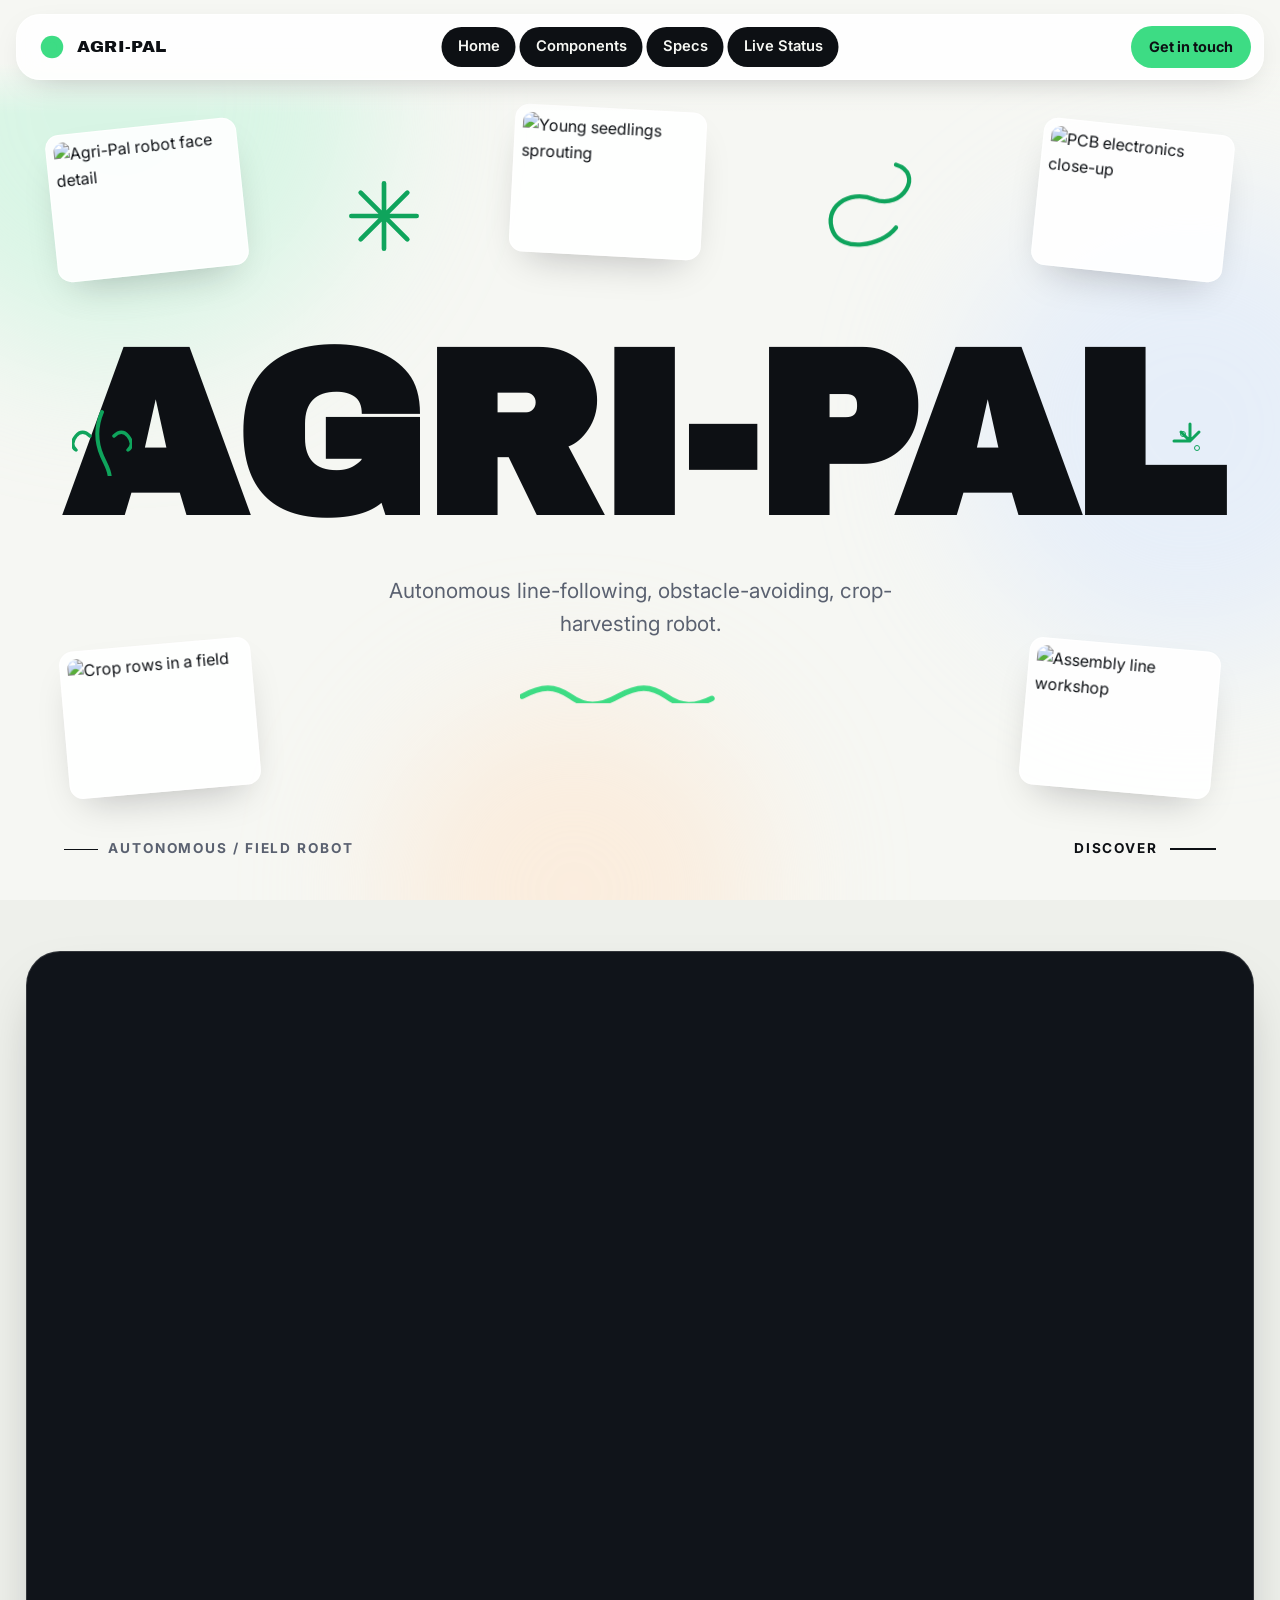
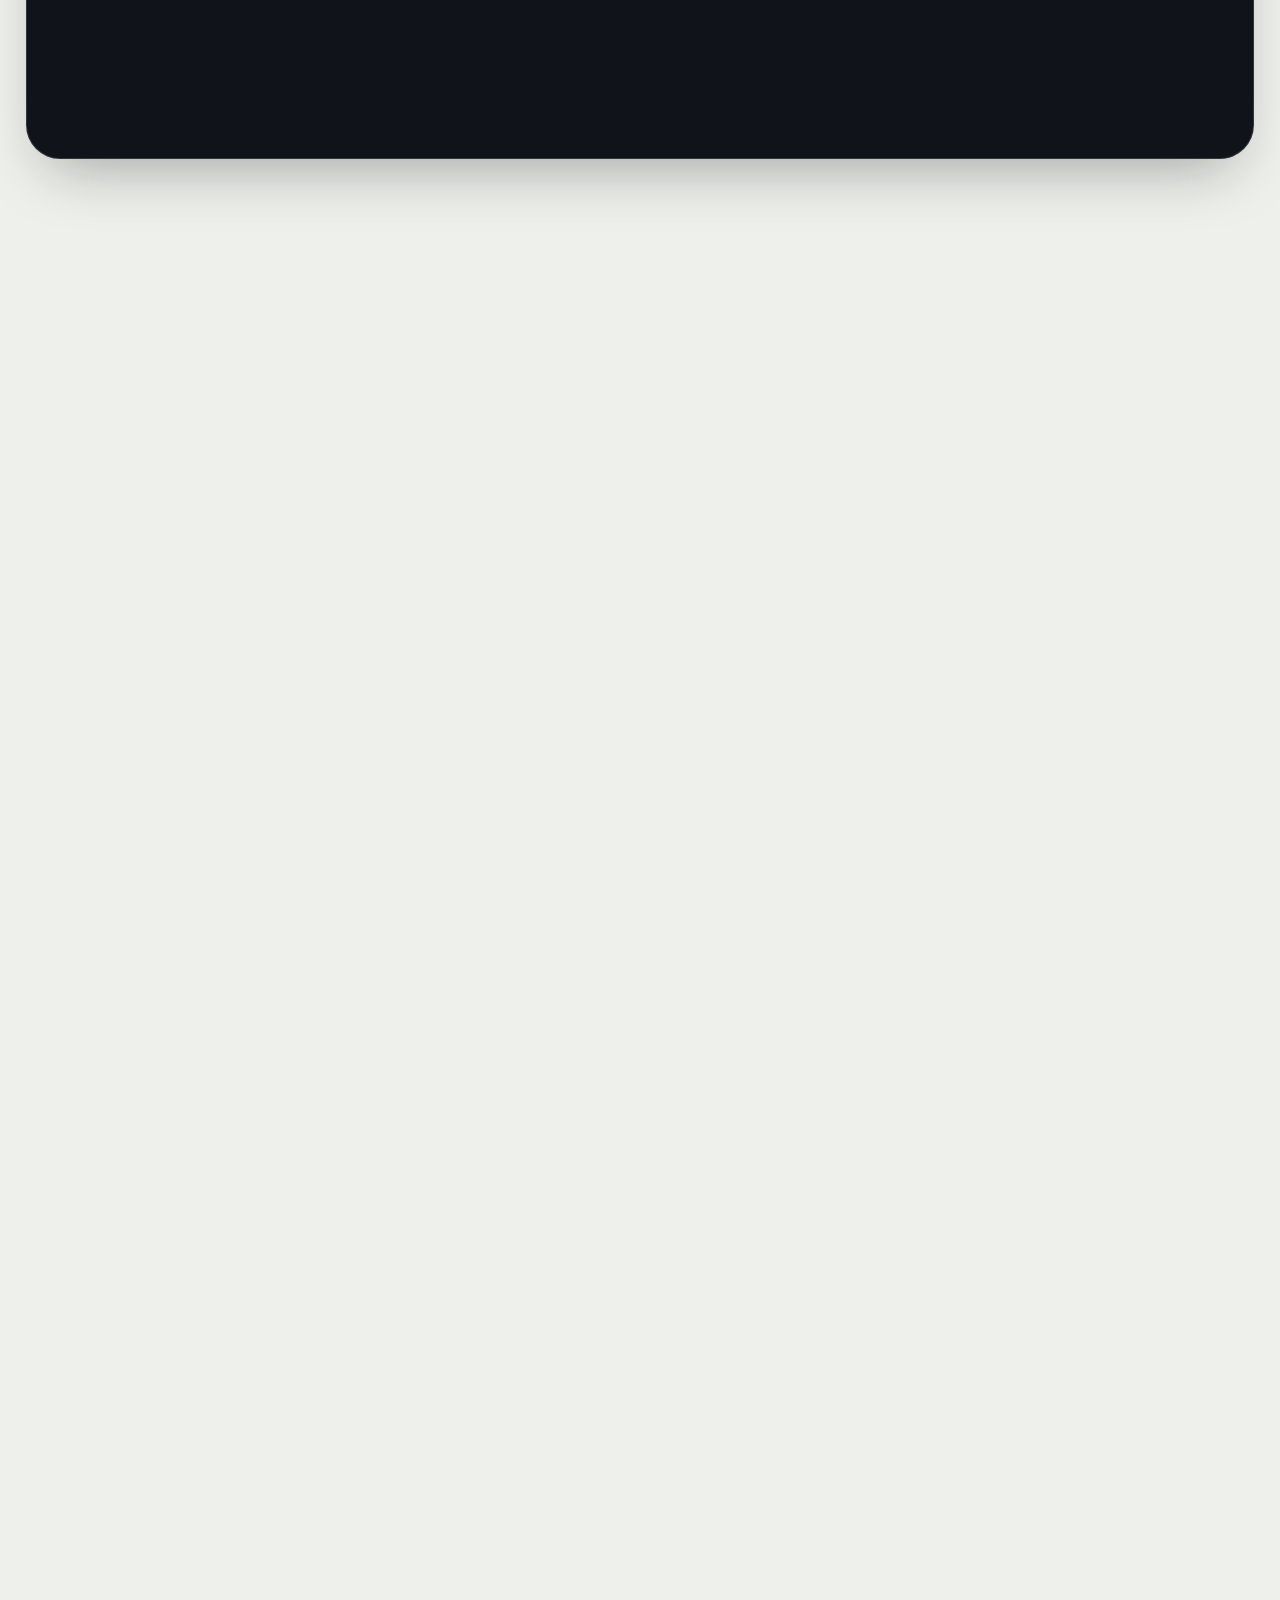
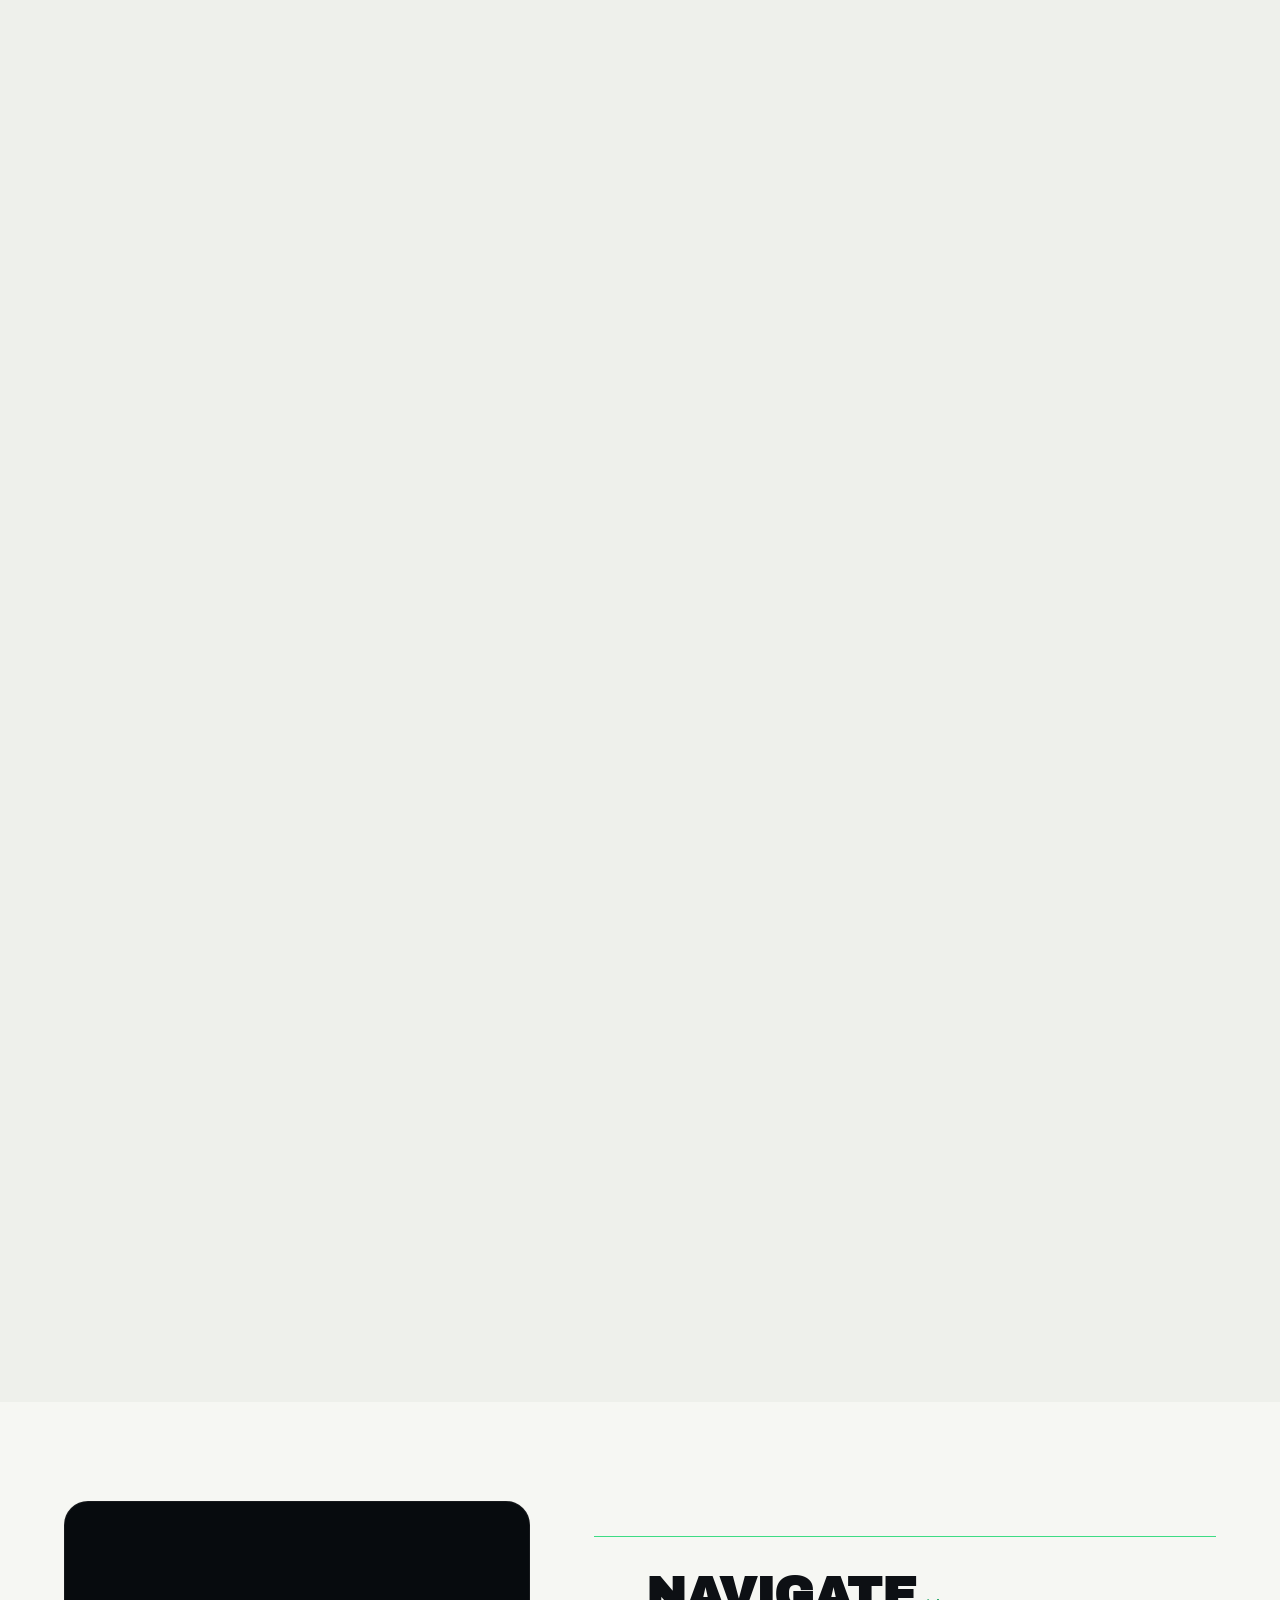
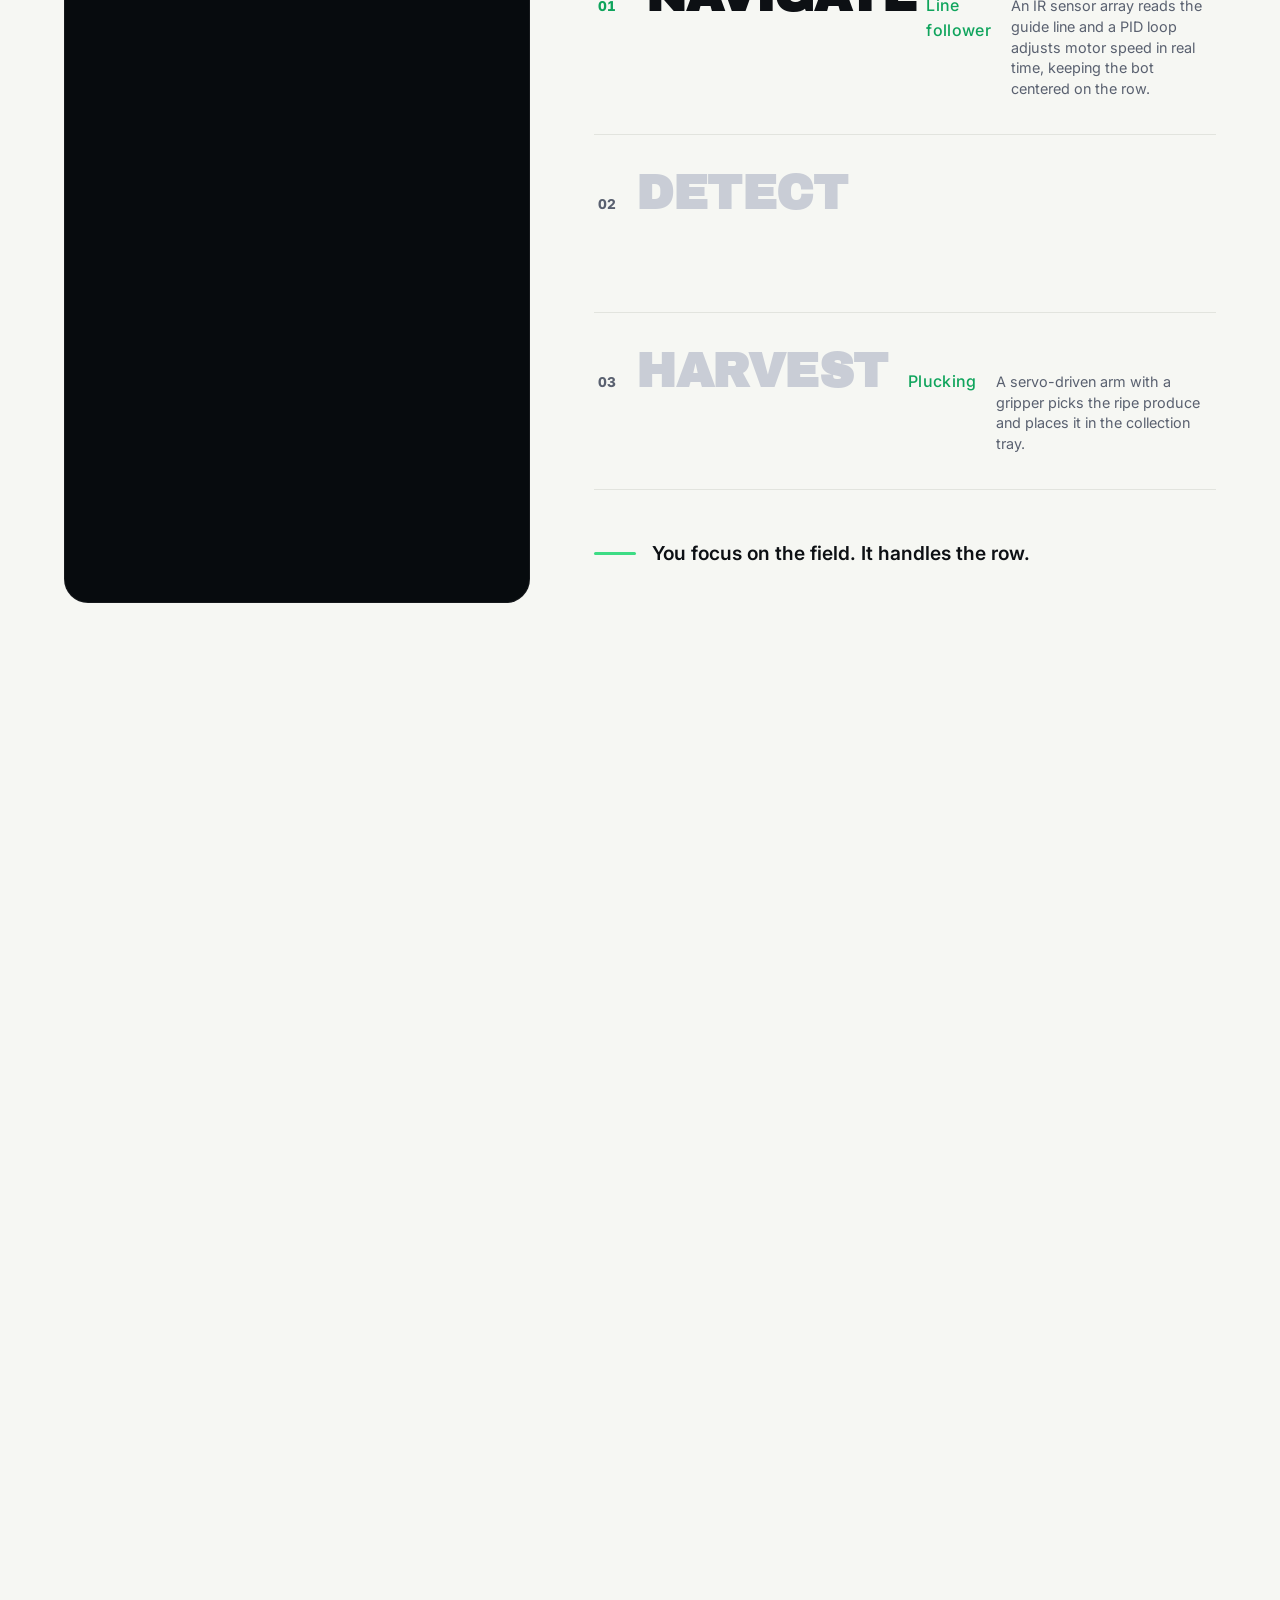
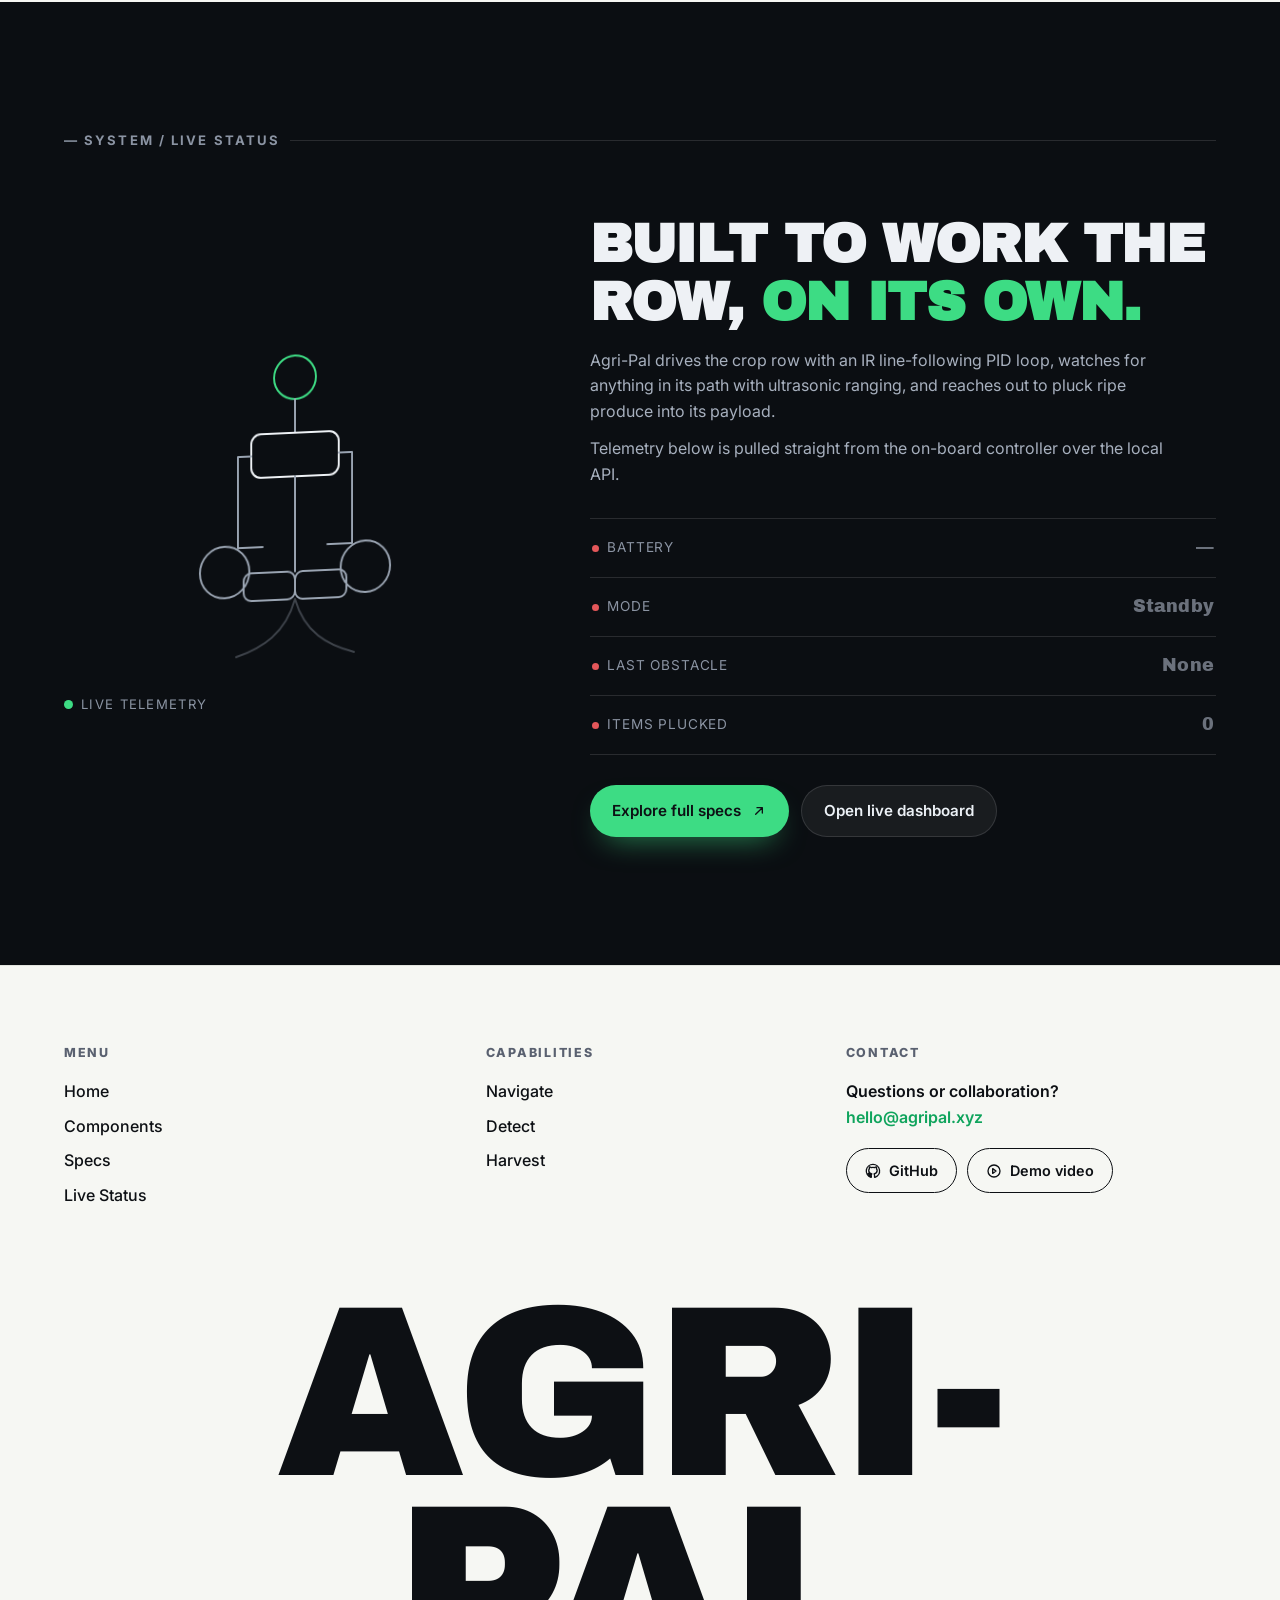
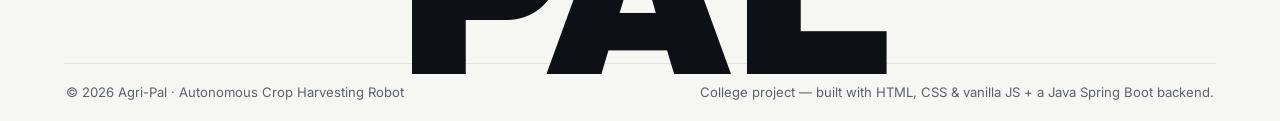
==== index.html @ 2f0918ff "changes style changes" ====
<!DOCTYPE html>
<html lang="en">
<head>
  <meta charset="UTF-8" />
  <meta name="viewport" content="width=device-width, initial-scale=1.0" />
  <title>AGRI-PAL — Autonomous Field Robot</title>
  <meta name="description" content="Agri-Pal is an autonomous line-following, obstacle-avoiding, crop-harvesting field robot. Explore the design, the build and the live status." />
  <link rel="preconnect" href="https://fonts.googleapis.com" />
  <link rel="preconnect" href="https://fonts.gstatic.com" crossorigin />
  <link href="https://fonts.googleapis.com/css2?family=Archivo+Black&family=Inter:wght@400;500;600;700&display=swap" rel="stylesheet" />
  <link rel="stylesheet" href="style.css" />
</head>
<body id="top" data-page="home">

  <a class="skip-link" href="#main">Skip to content</a>

  <!-- ============ NAVBAR: floating pill ============ -->
  <header class="site-nav" id="site-nav" data-theme="light">
    <a class="nav-logo" href="#top" data-modal="home">
      <svg class="nav-mark" viewBox="0 0 32 32" aria-hidden="true">
        <circle cx="16" cy="16" r="12" />
        <circle cx="16" cy="16" r="5" fill="#0d1014" />
      </svg>
      <span class="nav-name">Agri-Pal</span>
    </a>
    <nav class="nav-links" id="nav-links" aria-label="Primary">
      <a href="#top" data-modal="home">Home</a>
<a href="#components" data-modal="components">Components</a>
      <a href="#specs" data-modal="specs">Specs</a>
      <a href="#live-status" data-modal="status">Live Status</a>
    </nav>
    <a class="nav-cta" href="#contact" data-contact>Get in touch</a>
    <button class="nav-burger" id="nav-burger" aria-expanded="false" aria-controls="nav-links" aria-label="Toggle navigation">
      <span></span><span></span><span></span>
    </button>
  </header>

  <main id="main">

    <!-- ============ 1 · HERO / MOODBOARD ============ -->
    <section class="hero moodboard">
      <div class="mg-blobs" aria-hidden="true"><i></i><i></i><i></i></div>

      <!-- hand-drawn accents (direct children of hero, centred % of hero container) -->
      <div class="doodle-wrap aster" style="left: 30%; top: 24%;"><svg class="doodle-svg" viewBox="0 0 60 60" fill="none" aria-hidden="true">
        <path d="M30 2v56M2 30h56M10 10l40 40M50 10L10 50" stroke-width="4" stroke-linecap="round"/>
      </svg></div>
      <div class="doodle-wrap swirl" style="left: 68%; top: 23%;"><svg class="doodle-svg" viewBox="0 0 120 90" fill="none" aria-hidden="true">
        <path d="M84 6c26 8 6 42-20 32C40 28 16 46 26 68c8 18 44 14 58-4" stroke-width="4" stroke-linecap="round"/>
      </svg></div>
      <div class="doodle-wrap squiggle" style="left: 50%; top: 77%;"><svg class="doodle-svg" viewBox="0 0 220 18" fill="none" aria-hidden="true">
        <path d="M2 12c18-10 30-10 44 0s26 10 44 0 30-10 44 0 26 10 42 2" stroke-width="5" stroke-linecap="round"/>
      </svg></div>
      <div class="doodle-wrap leaf" style="left: 8%; top: 49%;"><svg class="doodle-svg" viewBox="0 0 60 70" fill="none" aria-hidden="true">
        <path d="M30 6c-6 14-6 30 0 44s14 20 0 44" stroke-width="4" stroke-linecap="round"/>
        <path d="M18 30c-5-5-10-5-14 0s-5 10 0 14M42 30c5-5 10-5 14 0s5 10 0 14" stroke-width="3.5" stroke-linecap="round"/>
      </svg></div>
      <div class="doodle-wrap sparkle" style="left: 93%; top: 49%;"><svg class="doodle-svg" viewBox="0 0 38 38" fill="none" aria-hidden="true">
        <path d="M19 2v16M3 19h16M10 10l8 8M28 10l-8 8" stroke-width="3" stroke-linecap="round"/>
        <circle cx="12" cy="12" r="2.5"/><circle cx="26" cy="26" r="2.5"/>
      </svg></div>

      <p class="kicker">Autonomous / Field Robot</p>

      <div class="wordmark-wrap">
        <h1 class="wordmark">Agri-Pal</h1>
      </div>

      <p class="tagline">Autonomous line-following, obstacle-avoiding, crop-harvesting robot.</p>

      <!-- scattered photo thumbnails -->
      <div class="thumb-cloud" aria-hidden="false">
        <figure class="thumb t1">
          <div class="thumb-img"><img src="assets/moodboard/thumb-robot-face.jpg" alt="Agri-Pal robot face detail" loading="lazy" width="320" height="240"/></div>
          <figcaption class="thumb-caption">Robot face</figcaption>
        </figure>
        <figure class="thumb t2">
          <div class="thumb-img"><img src="assets/moodboard/thumb-pcb-electronics.jpg" alt="PCB electronics close-up" loading="lazy" width="320" height="240"/></div>
          <figcaption class="thumb-caption">Control board</figcaption>
        </figure>
        <figure class="thumb t3">
          <div class="thumb-img"><img src="assets/moodboard/thumb-crop-rows.jpg" alt="Crop rows in a field" loading="lazy" width="320" height="240"/></div>
          <figcaption class="thumb-caption">Field rows</figcaption>
        </figure>
        <figure class="thumb t4">
          <div class="thumb-img"><img src="assets/moodboard/thumb-assembly-line.jpg" alt="Assembly line workshop" loading="lazy" width="320" height="240"/></div>
          <figcaption class="thumb-caption">Assembly line</figcaption>
        </figure>
        <figure class="thumb t5">
          <div class="thumb-img"><img src="assets/moodboard/thumb-seedlings.jpg" alt="Young seedlings sprouting" loading="lazy" width="320" height="240"/></div>
          <figcaption class="thumb-caption">Seedlings</figcaption>
        </figure>
      </div>

      <a class="discover" href="#assembly" aria-label="Discover the assembly">
        <span>Discover</span>
        <span class="cue-line" aria-hidden="true"></span>
      </a>
    </section>

    <!-- ============ 2 · ASSEMBLY SHOWCASE ============ -->
    <section id="assembly" class="asc-section">
      <div class="asc-track" id="asc-track">
        <div class="asc-stage" id="asc-stage">
          <canvas id="bot-canvas" class="assembly-canvas" aria-label="Assembly animation — scroll to assemble the bot"></canvas>

          <div class="asc-loader" id="asc-loader" role="status" aria-live="polite">
            <span class="spinner" aria-hidden="true"></span>
            <span id="asc-loader-label">Loading render frames…</span>
          </div>

          <p class="asc-caption" id="asc-caption">Scroll to assemble the bot</p>

          <noscript>
            <div class="noscript-fallback">
              <img src="assets/frames/frame_120.jpg" alt="Assembled Agri-Pal robot" />
              <span>Enable JavaScript to see the assembly animation. Here is the finished build.</span>
            </div>
          </noscript>
        </div>
      </div>
    </section>

    <!-- ============ 3 · CAPABILITIES (pinned, scroll-driven) ============ -->
    <section id="capabilities" class="cap-track-section">
      <div class="cap-stage" id="cap-stage">
        <div class="cap-wire reveal" aria-hidden="true">
          <svg class="doodle aster" viewBox="0 0 60 60" fill="none">
            <path d="M30 2v56M2 30h56M10 10l40 40M50 10L10 50" stroke-width="4" stroke-linecap="round"/>
          </svg>
          <div class="robot-panel" id="robot-panel">
            <canvas class="dot-robot" id="dot-robot" role="img" aria-label="Dot-built Agri-Pal robot"></canvas>
          </div>
        </div>

        <div class="cap-content reveal">
          <div class="cap-labels" id="cap-labels">
            <div class="cap-label lit" id="cap-navigate" data-phase="0">
              <span class="num">01</span>
              <h3>Navigate</h3>
              <p class="cap-sub">Line follower</p>
              <p class="cap-desc">An IR sensor array reads the guide line and a PID loop adjusts motor speed in real time, keeping the bot centered on the row.</p>
            </div>
            <div class="cap-label" id="cap-detect" data-phase="1">
              <span class="num">02</span>
              <h3>Detect</h3>
              <p class="cap-sub">Obstacle detection</p>
              <p class="cap-desc">Ultrasonic sensing scans ahead. When something enters the safety distance, the bot halts or reroutes around it.</p>
            </div>
            <div class="cap-label" id="cap-harvest" data-phase="2">
              <span class="num">03</span>
              <h3>Harvest</h3>
              <p class="cap-sub">Plucking</p>
              <p class="cap-desc">A servo-driven arm with a gripper picks the ripe produce and places it in the collection tray.</p>
            </div>
          </div>
          <p class="cap-tag">You focus on the field. It handles the row.</p>
        </div>
      </div>
    </section>

    <!-- ============ 4 · DARK FLIP — LIVE STATUS / SPECS ============ -->
    <section id="live" class="section dark-flip">
      <p class="flip-eyebrow">— System / Live status</p>

      <div class="wire-model reveal">
        <div class="wire-rotate" id="wire-rotate" role="img" aria-label="Interactive Agri-Pal wireframe — drag to rotate">
          <svg viewBox="0 0 300 340" fill="none" stroke="#9aa4b2" stroke-width="2" stroke-linecap="round" stroke-linejoin="round">
            <circle cx="150" cy="40" r="22" stroke="#3ddc84" />
            <path d="M150 62v34" />
            <rect x="104" y="96" width="92" height="44" rx="10" stroke="#eef1f5" />
            <path d="M104 118h-14v92h26M196 118h14v92h-26" />
            <circle cx="76" cy="234" r="26" />
            <circle cx="224" cy="234" r="26" />
            <path d="M150 140v96" />
            <rect x="96" y="236" width="54" height="28" rx="8" />
            <rect x="150" y="236" width="54" height="28" rx="8" />
            <path d="M150 264c-10 34-34 48-62 56M150 264c10 34 34 48 62 56" opacity=".35" />
          </svg>
        </div>
        <p class="tele-caption">Live telemetry</p>
      </div>

      <div class="flip-content reveal">
        <h2 class="flip-head">Built to work the row, <span class="glow">on its own.</span></h2>
        <div class="flip-body">
          <p>Agri-Pal drives the crop row with an IR line-following PID loop, watches for anything in its path with ultrasonic ranging, and reaches out to pluck ripe produce into its payload.</p>
          <p>Telemetry below is pulled straight from the on-board controller over the local API.</p>
        </div>

        <div class="stat-rows" id="stat-rows">
          <div class="stat-row">
            <span class="stat-label"><span class="live-dot" aria-hidden="true"></span>Battery</span>
            <span class="stat-value pulse" id="row-battery">—</span>
          </div>
          <div class="stat-row">
            <span class="stat-label"><span class="live-dot" aria-hidden="true"></span>Mode</span>
            <span class="stat-value" id="row-mode">Standby</span>
          </div>
          <div class="stat-row">
            <span class="stat-label"><span class="live-dot" aria-hidden="true"></span>Last obstacle</span>
            <span class="stat-value" id="row-obstacle">None</span>
          </div>
          <div class="stat-row">
            <span class="stat-label"><span class="live-dot" aria-hidden="true"></span>Items plucked</span>
            <span class="stat-value pulse" id="row-plucked">0</span>
          </div>
        </div>

        <div class="flip-cta">
          <a class="btn btn-accent btn-arrow" href="#specs" data-modal="specs">
            Explore full specs
            <svg viewBox="0 0 24 24" fill="none" stroke="currentColor" stroke-width="2" stroke-linecap="round" stroke-linejoin="round"><path d="M7 17L17 7M9 7h8v8"/></svg>
          </a>
          <a class="btn btn-dark" href="#live-status" data-modal="status">Open live dashboard</a>
        </div>
      </div>
    </section>
  </main>

  <!-- ============ 5 · FOOTER ============ -->
  <footer class="footer-site">
    <div class="footer-cols">
      <div class="footer-col">
        <h4>Menu</h4>
        <ul class="footer-links">
          <li><a href="#top">Home</a></li>
          <li><a href="#components" data-modal="components">Components</a></li>
          <li><a href="#specs" data-modal="specs">Specs</a></li>
          <li><a href="#live-status" data-modal="status">Live Status</a></li>
        </ul>
      </div>
      <div class="footer-col">
        <h4>Capabilities</h4>
        <ul class="footer-links">
          <li><a href="#capabilities">Navigate</a></li>
          <li><a href="#capabilities">Detect</a></li>
          <li><a href="#capabilities">Harvest</a></li>
        </ul>
      </div>
      <div class="footer-col">
        <h4>Contact</h4>
        <p class="footer-contact">Questions or collaboration?<br /><a href="#contact" data-contact>hello@agripal.xyz</a></p>
        <div class="footer-pills">
          <a class="pill" href="#" aria-label="GitHub repository">
            <svg viewBox="0 0 24 24" fill="none" stroke="currentColor" stroke-width="2" stroke-linecap="round" stroke-linejoin="round"><path d="M12 2a10 10 0 0 0-3.2 19.5c.5.1.7-.2.7-.5v-1.8c-2.8.6-3.4-1.3-3.4-1.3-.5-1.2-1.1-1.5-1.1-1.5-.9-.6.1-.6.1-.6 1 .1 1.5 1 1.5 1 .9 1.5 2.4 1.1 3 .9.1-.7.4-1.1.6-1.4-2.2-.3-4.6-1.1-4.6-5 0-1.1.4-2 1-2.7-.1-.3-.4-1.3.1-2.7 0 0 .8-.3 2.7 1a9.4 9.4 0 0 1 5 0c1.9-1.3 2.7-1 2.7-1 .5 1.4.2 2.4.1 2.7.6.7 1 1.6 1 2.7 0 3.9-2.4 4.7-4.6 5 .4.3.7.9.7 1.9v2.8c0 .3.2.6.7.5A10 10 0 0 0 12 2z"/></svg>
            GitHub
          </a>
          <a class="pill" href="#" aria-label="Demo video">
            <svg viewBox="0 0 24 24" fill="none" stroke="currentColor" stroke-width="2" stroke-linecap="round" stroke-linejoin="round"><circle cx="12" cy="12" r="9"/><path d="M10 8.5l5 3.5-5 3.5v-7z"/></svg>
            Demo video
          </a>
        </div>
      </div>
    </div>

    <div class="footer-wordmark" aria-hidden="true">Agri-Pal</div>

    <div class="footer-bottom">
      <span>© 2026 Agri-Pal · Autonomous Crop Harvesting Robot</span>
      <span>College project — built with HTML, CSS &amp; vanilla JS + a Java Spring Boot backend.</span>
    </div>
  </footer>

  <div id="modal-root"></div>

  <script src="ui.js"></script>
  <script src="botshape.js"></script>
  <script src="botrig.js"></script>
  <script src="dotrobot.js"></script>
  <script src="script.js"></script>
  <script src="live-dashboard.js"></script>
  <script src="specs.js"></script>
  <script src="particles.js"></script>
</body>
</html>
---- style.css ----
/* ============================================================================
   AGRI-PAL — Smart Farm Bot
   Light editorial "creative-studio" theme
   ========================================================================= */

/* ---------- Design tokens ---------- */
:root {
  --paper:      #f6f7f3;   /* off-white page bg */
  --paper-2:    #eef0eb;   /* softer panel bg */
  --card:       rgba(255, 255, 255, .85);
  --ink:        #0d1014;   /* near-black text */
  --ink-soft:   #5a6170;   /* muted text */
  --line:       #e2e4de;   /* hairline borders */
  --accent:     #3ddc84;   /* vivid green */
  --accent-deep:#0fa45c;   /* darker green (legible accent) */
  --dark:       #0b0e12;   /* flip-section bg */
  --dark-soft:  #1a2028;   /* flip-card bg */
  --dark-line:  rgba(255, 255, 255, .12);

  --radius-xl:  28px;
  --radius-lg:  20px;
  --radius-md:  12px;

  --font-display: "Archivo Black", "Arial Black", system-ui, sans-serif;
  --font-body:    "Inter", system-ui, -apple-system, "Segoe UI", sans-serif;

  --nav-h: 66px;
  --shadow-soft: 0 18px 40px -18px rgba(13, 16, 20, .28);
  --shadow-hover: 0 28px 60px -22px rgba(13, 16, 20, .35);

  --ease: cubic-bezier(.22, .61, .36, 1);
}

/* ---------- Reset & base ---------- */
* { box-sizing: border-box; margin: 0; padding: 0; }

html {
  scroll-behavior: smooth;
  scroll-padding-top: calc(var(--nav-h) + 26px);
  -webkit-text-size-adjust: 100%;
}

body {
  font-family: var(--font-body);
  background: var(--paper);
  color: var(--ink);
  line-height: 1.6;
  -webkit-font-smoothing: antialiased;
  /* `clip` (not `hidden`) preserves position:sticky for descendants —
     `overflow-x: hidden` on body breaks the sticky assembly panel. */
  overflow-x: clip;
}

img, svg, canvas { display: block; max-width: 100%; }

a { color: inherit; text-decoration: none; }

button {
  font: inherit;
  color: inherit;
  background: none;
  border: 0;
  cursor: pointer;
}

::selection { background: var(--accent); color: var(--ink); }

:focus-visible { outline: 2px solid var(--accent-deep); outline-offset: 3px; }

.skip-link {
  position: fixed; left: 12px; top: -60px; z-index: 200;
  background: var(--ink); color: var(--paper);
  padding: 10px 16px; border-radius: 10px;
  transition: top .2s ease;
}
.skip-link:focus { top: 12px; }

/* ---------- Shared primitives ---------- */
.page-main { padding-top: calc(var(--nav-h) + 28px); }

.section { padding: clamp(72px, 10vw, 130px) clamp(20px, 5vw, 64px); }

.section-head { margin-bottom: clamp(34px, 5vw, 60px); }

.section-title {
  font-family: var(--font-display);
  font-size: clamp(2.1rem, 5.2vw, 4rem);
  line-height: 1.02;
  letter-spacing: -0.015em;
  text-transform: uppercase;
}

.section-title .accent { color: var(--accent-deep); }

.section-sub {
  margin-top: 14px;
  color: var(--ink-soft);
  max-width: 54ch;
  font-size: clamp(1rem, 1.6vw, 1.15rem);
}

.accent { color: var(--accent-deep); }

.badge {
  display: inline-flex; align-items: center; gap: 8px;
  font-size: .78rem; font-weight: 700; letter-spacing: .08em;
  text-transform: uppercase; color: var(--ink-soft);
  border: 1px solid var(--line); border-radius: 999px;
  padding: 7px 14px; background: rgba(255, 255, 255, .6);
}
.badge::before {
  content: ""; width: 8px; height: 8px; border-radius: 50%;
  background: var(--accent-deep);
}

.glass-card {
  background: var(--card);
  -webkit-backdrop-filter: blur(12px);
  backdrop-filter: blur(12px);
  border: 1px solid rgba(255, 255, 255, .7);
  box-shadow: var(--shadow-soft);
  border-radius: var(--radius-lg);
}

.card {
  background: var(--card);
  border: 1px solid var(--line);
  border-radius: var(--radius-md);
  padding: 22px;
  box-shadow: none;
}

.card-grid {
  display: grid;
  gap: 18px;
  grid-template-columns: repeat(auto-fit, minmax(240px, 1fr));
}

/* Scoped wide container used only by the Components mosaic grid */
.components-grid-wide {
  width: min(100% - 48px, 1760px);
  margin-inline: auto;
}
@media (max-width: 700px) {
  .components-grid-wide {
    width: min(100% - 32px, 1760px);
  }
}

/* Restore the normal (narrower) tab-section containers */
.pt-intro-inner,
.pt-rows-inner,
.specs-inner {
  width: min(100% - 48px, 1200px);
  margin-inline: auto;
}
@media (max-width: 700px) {
  .pt-intro-inner,
  .pt-rows-inner,
  .specs-inner {
    width: min(100% - 32px, 1200px);
  }
}

/* Reveal-on-scroll */
.reveal {
  opacity: 0;
  transform: translateY(30px);
  transition: opacity .7s var(--ease), transform .7s var(--ease);
}
@media (prefers-reduced-motion: no-preference) {
  .reveal.stagger > * { opacity: 0; transform: translateY(30px); transition: opacity .7s var(--ease), transform .7s var(--ease); }
  .reveal.stagger.visible > * ,
  .reveal.visible { opacity: 1; transform: none; }
  .reveal.stagger.visible > *:nth-child(2) { transition-delay: .08s; }
  .reveal.stagger.visible > *:nth-child(3) { transition-delay: .16s; }
  .reveal.stagger.visible > *:nth-child(4) { transition-delay: .24s; }
  .reveal.stagger.visible > *:nth-child(5) { transition-delay: .32s; }
  .reveal.stagger.visible > *:nth-child(6) { transition-delay: .4s; }
  .reveal.stagger.visible > *:nth-child(7) { transition-delay: .48s; }
  .reveal.stagger.visible > *:nth-child(8) { transition-delay: .56s; }
  .reveal.stagger.visible > *:nth-child(9) { transition-delay: .64s; }
}
@media (prefers-reduced-motion: reduce) {
  .reveal { opacity: 1; transform: none; transition: none; }
  .reveal.stagger > * { opacity: 1; transform: none; transition: none; }
}

/* ---------- Buttons ---------- */
.btn {
  display: inline-flex; align-items: center; justify-content: center; gap: 10px;
  padding: 13px 22px; border-radius: 999px;
  font-weight: 600; font-size: .95rem;
  transition: transform .25s var(--ease), box-shadow .25s var(--ease), background .25s ease;
  white-space: nowrap;
}
.btn svg { width: 17px; height: 17px; }

.btn-fill {
  background: var(--ink); color: var(--paper);
  box-shadow: 0 14px 30px -14px rgba(13, 16, 20, .5);
}
.btn-fill:hover { transform: translateY(-2px); box-shadow: var(--shadow-hover); }

.btn-accent {
  background: var(--accent); color: var(--ink);
  box-shadow: 0 14px 30px -14px rgba(61, 220, 132, .65);
}
.btn-accent:hover { transform: translateY(-2px); background: #53e794; }

.btn-ghost {
  border: 1px solid var(--line); color: var(--ink);
  background: rgba(255, 255, 255, .55);
}
.btn-ghost:hover { border-color: var(--ink); transform: translateY(-2px); }

.btn-dark { background: rgba(255, 255, 255, .06); color: #ecf1f6; border: 1px solid var(--dark-line); }
.btn-dark:hover { background: rgba(255, 255, 255, .14); transform: translateY(-2px); }

/* ============================================================================
   Floating pill navbar
   ========================================================================= */
.site-nav {
  position: fixed;
  top: 14px; left: 16px; right: 16px;
  z-index: 90;
  height: var(--nav-h);
  display: flex; align-items: center;
  padding: 0 12px 0 20px;
  background: rgba(255, 255, 255, .86);
  -webkit-backdrop-filter: blur(14px); backdrop-filter: blur(14px);
  border: 1px solid rgba(255, 255, 255, .85);
  border-radius: 24px;
  box-shadow: 0 10px 34px -18px rgba(13, 16, 20, .35);
  transition: background 300ms ease, border-color 300ms ease, color 300ms ease;
}
.site-nav.nav-overlay { z-index: 1000; }
.site-nav[data-theme="dark"] {
  background: rgba(10, 14, 18, 0.92);
  border-color: rgba(255, 255, 255, 0.08);
  color: #ffffff;
}
.site-nav[data-theme="dark"] .nav-mark circle { fill: var(--accent); }
.site-nav[data-theme="dark"] .nav-links a { color: #e8eef0; }
.site-nav[data-theme="dark"] .nav-links a:hover { color: #fff; background: rgba(255, 255, 255, 0.08); }
.site-nav[data-theme="dark"] .nav-links a.nav-active { color: #fff; background: #1fa463; }
.site-nav[data-theme="dark"] .nav-cta { background: var(--accent); color: var(--ink); }
.site-nav[data-theme="dark"] .nav-burger span { background: #ecf1f6; }

.nav-logo { display: flex; align-items: center; gap: 10px; font-family: var(--font-display); letter-spacing: .01em; font-size: 1.05rem; }
.nav-mark { width: 30px; height: 30px; }
.nav-mark circle { fill: var(--accent); }
.nav-name { text-transform: uppercase; }

.nav-links {
  position: absolute; left: 50%; transform: translateX(-50%);
  display: flex; align-items: center; gap: 4px;
}
.nav-links a {
  padding: 8px 16px; border-radius: 999px;
  font-size: .92rem; font-weight: 600; color: var(--ink-soft);
  transition: color .2s ease, background .2s ease;
}
.nav-links a:hover { color: var(--ink); background: rgba(13, 16, 20, .06); }
.nav-links a.active, .nav-links a[aria-current="page"] { color: var(--paper); background: var(--ink); }
.nav-links a.nav-active { color: var(--paper); background: var(--ink); }

.nav-cta {
  margin-left: auto;
  padding: 9px 18px; border-radius: 999px;
  background: var(--accent); color: var(--ink);
  font-weight: 700; font-size: .9rem;
  transition: transform .2s var(--ease), box-shadow .2s ease;
}
.nav-cta:hover { transform: translateY(-1px); box-shadow: 0 10px 22px -10px rgba(61, 220, 132, .7); }

.nav-burger {
  display: none; margin-left: auto;
  width: 42px; height: 42px; border-radius: 12px;
  flex-direction: column; align-items: center; justify-content: center; gap: 5px;
}
.nav-burger span { width: 20px; height: 2px; background: var(--ink); border-radius: 2px; transition: transform .3s var(--ease), opacity .2s; }
.nav-burger.open span:nth-child(1) { transform: translateY(7px) rotate(45deg); }
.nav-burger.open span:nth-child(2) { opacity: 0; }
.nav-burger.open span:nth-child(3) { transform: translateY(-7px) rotate(-45deg); }

@media (max-width: 940px) {
  .nav-links {
    position: static; transform: none; flex-direction: column; align-items: stretch; gap: 4px;
    position: absolute; top: calc(100% + 10px); left: 0; right: 0;
    background: rgba(255, 255, 255, .97);
    -webkit-backdrop-filter: blur(14px); backdrop-filter: blur(14px);
    border: 1px solid var(--line); border-radius: 20px;
    padding: 12px; box-shadow: var(--shadow-soft);
    opacity: 0; pointer-events: none; transform: translateY(-8px);
    transition: opacity .25s ease, transform .3s var(--ease);
  }
  .nav-links.open { opacity: 1; pointer-events: auto; transform: none; }
  .nav-links a { padding: 12px 14px; }
  .nav-cta { display: none; }
  .nav-burger { display: flex; }
}

/* Soft scrim behind the floating navbar so content never clips its edge */
.nav-scrim {
  position: fixed; top: 0; left: 0; right: 0; z-index: 88;
  height: calc(var(--nav-h) + 48px);
  pointer-events: none;
  background: linear-gradient(to bottom, var(--paper), var(--paper) 55%, rgba(246, 247, 243, 0));
}

/* ============================================================================
   Custom cursor trail (created only on fine-pointer devices, see ui.js)
   ========================================================================= */
.cursor-trail {
  position: fixed; inset: 0;
  width: 100%; height: 100%;
  pointer-events: none;
  z-index: 2000;
}

/* ============================================================================
   Modal system
   ========================================================================= */
.modal { display: none; }
.modal.open { display: block; }

.modal-backdrop {
  position: fixed; inset: 0; z-index: 120;
  background: rgba(13, 16, 20, .45);
  -webkit-backdrop-filter: blur(3px); backdrop-filter: blur(3px);
}

.modal-panel {
  position: fixed; z-index: 121;
  left: 50%; top: 50%;
  transform: translate(-50%, -50%);
  width: min(680px, calc(100vw - 32px));
  max-height: min(78vh, 720px);
  display: flex; flex-direction: column;
  background: var(--paper);
  border-radius: var(--radius-xl);
  box-shadow: 0 40px 90px -30px rgba(0, 0, 0, .5);
  overflow: hidden;
  animation: modalIn .3s var(--ease);
}
@keyframes modalIn { from { opacity: 0; transform: translate(-50%, -48%); } }

.modal-shell { display: flex; flex-direction: column; height: 100%; }

.modal-head {
  display: flex; align-items: center; justify-content: space-between; gap: 14px;
  padding: 20px 22px 14px;
  border-bottom: 1px solid var(--line);
}
.modal-title {
  font-family: var(--font-display);
  font-size: 1.35rem; text-transform: uppercase; letter-spacing: .01em;
}
.modal-close {
  flex: none; width: 40px; height: 40px; border-radius: 50%;
  display: flex; align-items: center; justify-content: center;
  border: 1px solid var(--line); color: var(--ink-soft);
  transition: background .2s, color .2s;
}
.modal-close:hover { background: var(--ink); color: var(--paper); }

.modal-scroll { overflow-y: auto; overscroll-behavior: contain; padding: 22px; }

.modal-body { color: var(--ink-soft); max-width: 62ch; }
.modal-body p + p { margin-top: 12px; }
.modal-body strong { color: var(--ink); }

.modal-cards { display: grid; gap: 12px; }
.modal-card {
  display: grid; grid-template-columns: 1fr auto; gap: 8px 20px;
  border: 1px solid var(--line); border-radius: var(--radius-md);
  padding: 18px 20px; text-align: left;
  transition: transform .2s var(--ease), border-color .2s ease, box-shadow .2s ease;
  cursor: pointer;
}
.modal-card:hover { transform: translateY(-3px); border-color: var(--accent-deep); box-shadow: var(--shadow-soft); }
.modal-card h4 { font-size: 1.02rem; letter-spacing: .005em; }
.modal-card p { color: var(--ink-soft); font-size: .93rem; margin-top: 2px; }
.modal-card .go {
  grid-row: span 2; align-self: center;
  width: 42px; height: 42px; border-radius: 50%;
  display: flex; align-items: center; justify-content: center;
  border: 1px solid var(--line); color: var(--ink);
}
.modal-card .go svg { width: 17px; height: 17px; }

.modal-part {
  display: inline-block; margin-bottom: 16px;
  font-size: .75rem; font-weight: 700; letter-spacing: .1em; text-transform: uppercase;
  color: var(--accent-deep); background: rgba(61, 220, 132, .14);
  padding: 5px 12px; border-radius: 999px;
}
.detail-title {
  font-family: var(--font-display);
  font-size: 1.6rem; text-transform: uppercase; letter-spacing: .01em; line-height: 1.05;
  margin-bottom: 4px;
}

/* Diagram / photo area inside the component "Details" modal.
   Add an `img` path to a component card in ui.js MODALS to display a
   photo, exploded diagram or labelled illustration here. */
.modal-visual {
  margin: 18px 0 4px;
  border-radius: var(--radius-md);
  background: linear-gradient(135deg, #10141a, #2a3340);
  aspect-ratio: 16 / 9;
  display: flex; align-items: center; justify-content: center;
  position: relative; overflow: hidden;
}
.modal-visual img {
  width: 100%; height: 100%; object-fit: cover;
}
.modal-visual.placeholder {
  flex-direction: column; gap: 10px;
  text-align: center; padding: 22px;
  font-size: .9rem; color: rgba(255, 255, 255, .55);
  border: 1px dashed rgba(255, 255, 255, .28);
  font-style: italic;
}
.modal-visual .vs-icon svg { width: 30px; height: 30px; stroke: rgba(255, 255, 255, .5); }
.modal-detail { display: grid; gap: 18px; margin-top: 18px; }
.modal-detail h4 { font-size: .8rem; letter-spacing: .12em; text-transform: uppercase; color: var(--ink-soft); margin-bottom: 8px; }
.modal-how p { margin-top: 6px; }
.modal-chip {
  display: inline-block; background: var(--card); border: 1px solid var(--line);
  padding: 7px 13px; border-radius: 999px; font-size: .82rem; font-weight: 600; margin: 4px 4px 0 0;
}

.modal-table-wrap { overflow-x: auto; border: 1px solid var(--line); border-radius: var(--radius-md); }
.specs-table { width: 100%; border-collapse: collapse; font-size: .93rem; background: var(--card); }
.specs-table th, .specs-table td { text-align: left; padding: 12px 16px; border-bottom: 1px solid var(--line); }
.specs-table th { font-family: var(--font-display); text-transform: uppercase; font-size: .78rem; letter-spacing: .06em; color: var(--ink); background: var(--paper-2); }
.specs-table tr:last-child td { border-bottom: 0; }
.specs-table td:first-child { color: var(--ink); font-weight: 600; white-space: nowrap; }
.specs-table tr:hover td { background: rgba(61, 220, 132, .05); }

.modal-footer {
  display: flex; justify-content: space-between; align-items: center; gap: 12px; flex-wrap: wrap;
  padding: 14px 22px 20px; border-top: 1px solid var(--line);
}
.modal-jump {
  font-size: .92rem; font-weight: 600; color: var(--accent-deep);
  display: inline-flex; align-items: center; gap: 6px;
}
.modal-jump:hover { text-decoration: underline; }

/* ============================================================================
   1 · Hero / moodboard
   ========================================================================= */
.hero {
  position: relative;
  min-height: 100vh;
  display: flex; flex-direction: column; align-items: center; justify-content: center;
  padding: 110px 20px 40px;
  overflow: hidden;
}

.mg-blobs { position: absolute; inset: 0; pointer-events: none; }
.mg-blobs i { position: absolute; border-radius: 50%; filter: blur(70px); opacity: .5; }
.mg-blobs i:nth-child(1) { width: 520px; height: 520px; left: -140px; top: -160px; background: #bcf4d8; }
.mg-blobs i:nth-child(2) { width: 460px; height: 460px; right: -140px; top: 22%; background: #d7e6ff; }
.mg-blobs i:nth-child(3) { width: 380px; height: 380px; left: 30%; bottom: -180px; background: #ffe3c9; }

.kicker {
  position: absolute; left: clamp(20px, 5vw, 64px); bottom: 40px; z-index: 4;
  font-size: .85rem; font-weight: 700; letter-spacing: .14em; text-transform: uppercase; color: var(--ink-soft);
  display: flex; align-items: center; gap: 10px;
}
.kicker::before { content: ""; width: 34px; height: 1px; background: var(--ink); }

.wordmark-wrap { position: relative; text-align: center; z-index: 3; }

.wordmark {
  font-family: var(--font-display);
  font-size: clamp(4rem, 18vw, 16rem);
  line-height: .95;
  letter-spacing: -0.02em;
  text-transform: uppercase;
  color: var(--ink);
  position: relative; z-index: 4;
}

.doodle-wrap { position: absolute; z-index: 6; pointer-events: none; }
.doodle-wrap.aster { left: 30%; top: 24%; transform: translate(-50%, -50%); }
.doodle-wrap.swirl { left: 68%; top: 23%; transform: translate(-50%, -50%); }
.doodle-wrap.squiggle { left: 50%; top: 77%; transform: translate(-50%, -50%); }
.doodle-wrap.leaf { left: 8%; top: 49%; transform: translate(-50%, -50%); }
.doodle-wrap.sparkle { left: 93%; top: 49%; transform: translate(-50%, -50%); }

.doodle-svg { width: 100%; height: auto; display: block; }
.doodle-wrap.aster .doodle-svg { width: clamp(56px, 8vw, 70px); stroke: var(--accent-deep); }
.doodle-wrap.swirl .doodle-svg { width: clamp(90px, 14vw, 130px); stroke: var(--accent-deep); }
.doodle-wrap.squiggle .doodle-svg { width: clamp(170px, 24vw, 240px); stroke: var(--accent); }
.doodle-wrap.leaf .doodle-svg { width: clamp(45px, 6vw, 60px); stroke: var(--accent-deep); }
.doodle-wrap.sparkle .doodle-svg { width: clamp(30px, 4vw, 38px); stroke: var(--accent-deep); }

@media (max-width: 700px) {
  .doodle-wrap.leaf, .doodle-wrap.sparkle { display: none; }
}

@media (prefers-reduced-motion: no-preference) {
  .doodle-svg {
    animation: doodleDraw 1.4s var(--ease) both, doodleWobble 6s ease-in-out infinite;
  }
  @keyframes doodleDraw {
    from { opacity: 0; transform: scale(0.85); }
    to { opacity: 1; transform: scale(1); }
  }
  @keyframes doodleWobble {
    0%, 100% { transform: scale(1) rotate(0deg); }
    33% { transform: scale(1.04) rotate(1deg); }
    66% { transform: scale(0.97) rotate(-1deg); }
  }
}

/* Photo thumbnails scattered around the hero — bigger, clamp-scaled, re-spaced */
.thumb-cloud { position: absolute; inset: 0; z-index: 1; pointer-events: none; }

figure.thumb {
  --rot: 0deg;
  position: absolute; pointer-events: auto;
  width: clamp(170px, 15vw, 250px);
  aspect-ratio: 4 / 3;
  background: rgba(255, 255, 255, .9);
  border: 1px solid rgba(255, 255, 255, .9);
  border-radius: 14px;
  padding: 7px;
  box-shadow: var(--shadow-soft);
  transform: rotate(var(--rot));
  transition: transform .35s var(--ease), box-shadow .35s ease, z-index 0s;
  cursor: pointer;
  z-index: 1;
}
figure.thumb:hover { transform: rotate(0deg) scale(1.06); box-shadow: var(--shadow-hover); z-index: 6; }

.tagline {
  margin: 26px auto 0; text-align: center; z-index: 4; position: relative;
  max-width: 46ch; color: var(--ink-soft);
  font-size: clamp(1.05rem, 1.8vw, 1.3rem);
}

/* Photo thumbnails scattered around the hero — bigger, clamp-scaled, re-spaced */
.thumb-cloud { position: absolute; inset: 0; z-index: 1; pointer-events: none; }

.thumb-img {
  overflow: hidden; border-radius: 9px;
  animation: thumbFloat 7s ease-in-out infinite;
  will-change: transform;
}
.thumb img { width: 100%; height: auto; border-radius: 9px; }

/* Slow, organic drift + whisper of rotation. Amplitudes stay small
   (<=8px vertical, <=3px sway, <=1.6deg) and the loop starts and ends at
   identity (0%/100% translate(0,0) rotate(0)), so each card only bobs
   around its own scattered spot — it never wanders. Each card tunes its
   own vars + duration, and a negative delay starts it mid-loop. */
@keyframes thumbFloat {
  0%   { transform: translateY(0) translateX(0) rotate(var(--rot)); }
  50%  { transform: translateY(var(--drift, 0px)) translateX(var(--sway, 0px)) rotate(var(--rot)); }
  100% { transform: translateY(0) translateX(0) rotate(var(--rot)); }
}

figcaption.thumb-caption {
  position: absolute; left: 10px; bottom: 10px;
  font-size: .72rem; font-weight: 700; letter-spacing: .08em; text-transform: uppercase;
  color: var(--paper); background: rgba(13, 16, 20, .82);
  border-radius: 999px; padding: 4px 10px;
  opacity: 0; transform: translateY(6px);
  transition: opacity .3s ease, transform .3s ease;
  pointer-events: none;
}
figure.thumb:hover .thumb-caption { opacity: 1; transform: none; }

/* Thumb placement — all fully visible, safe margins, balanced around wordmark */
.thumb.t1 { left: 4%; top: 14%; width: clamp(170px, 15vw, 250px); --rot: -6deg; }
.thumb.t5 { left: 40%; top: 12%; width: clamp(170px, 15vw, 250px); --rot: 3deg; }
.thumb.t2 { right: 4%; top: 14%; width: clamp(170px, 15vw, 250px); --rot: 6deg; }
.thumb.t3 { left: 5%; bottom: 12%; width: clamp(170px, 15vw, 250px); --rot: -5deg; }
.thumb.t4 { right: 5%; bottom: 12%; width: clamp(170px, 15vw, 250px); --rot: 5deg; }

.thumb.t1 .thumb-img { --drift: -6px; --sway: 2px; --tilt: 1.2deg; animation-duration: 7s;   animation-delay: -1.4s; }
.thumb.t2 .thumb-img { --drift: 5px;  --sway: -2px; --tilt: -1.1deg; animation-duration: 8.5s; animation-delay: -3.2s; }
.thumb.t3 .thumb-img { --drift: -6px; --sway: 2.5px; --tilt: 1.1deg;  animation-duration: 10s;  animation-delay: -4.6s; }
.thumb.t4 .thumb-img { --drift: 5px;  --sway: -2px; --tilt: -1.2deg; animation-duration: 9s;   animation-delay: -3.8s; }
.thumb.t5 .thumb-img { --drift: -5px; --sway: 2.5px; --tilt: 1.2deg;  animation-duration: 7.5s; animation-delay: -2.2s; }

@media (max-width: 980px) {
  .thumb-cloud { display: block; }
  .hero { min-height: 0; padding-top: calc(var(--nav-h) + 90px); }
  .kicker { position: static; order: -1; margin-bottom: 20px; }
  .discover { position: static; margin-top: 44px; }
  .thumb.t2, .thumb.t4 { display: none; }
  .thumb.t1 { left: 6%; top: 58%; width: clamp(120px, 28vw, 170px); --rot: -4deg; }
  .thumb.t3 { left: 50%; top: 76%; width: clamp(120px, 28vw, 170px); transform: translateX(-50%); --rot: 4deg; }
  .thumb.t5 { right: 6%; top: 58%; width: clamp(120px, 28vw, 170px); --rot: -4deg; }
}

/* Dot robot panel in the Navigate / Detect / Harvest section */
.robot-panel {
  position: relative;
  width: 100%;
  height: 78vh;
  min-height: 520px;
  background: #070b0e;
  border: 1px solid rgba(255, 255, 255, 0.06);
  border-radius: 24px;
  overflow: hidden;
}
.dot-robot {
  position: absolute;
  inset: 0;
  width: 100%; height: 100%;
  display: block;
  background: transparent;
}

/* Discover scroll cue */
.discover {
  position: absolute; right: clamp(20px, 5vw, 64px); bottom: 40px; z-index: 4;
  display: inline-flex; align-items: center; gap: 12px;
  font-size: .85rem; font-weight: 700; letter-spacing: .14em; text-transform: uppercase; color: var(--ink);
}
.discover .cue-line { width: 46px; height: 2px; background: var(--ink); position: relative; overflow: hidden; }
.discover .cue-line::after {
  content: ""; position: absolute; inset: 0;
  background: var(--accent-deep);
  transform: translateX(-100%);
  -webkit-animation: cueSlide 1.8s var(--ease) infinite;
  animation: cueSlide 1.8s var(--ease) infinite;
}
.btn-arrow svg { width: 16px; height: 16px; transition: transform .25s var(--ease); }
.btn-arrow:hover svg { transform: translate(3px, 3px); }
@keyframes cueSlide { 0% { transform: translateX(-100%); } 60% { transform: translateX(0); } 100% { transform: translateX(100%); } }

@media (max-width: 980px) {
  .thumb-cloud { display: block; }
  .hero { min-height: 0; padding-top: calc(var(--nav-h) + 90px); }
  .kicker { position: static; order: -1; margin-bottom: 20px; }
  .discover { position: static; margin-top: 44px; }
}

/* ============================================================================
   2 · Assembly showcase (canvas scrubbed through 120 frames)
   ========================================================================= */
.asc-section { background: var(--paper-2); padding: clamp(28px, 4vw, 56px) 0 clamp(24px, 4vw, 56px); }

.asc-track { height: 400vh; position: relative; }

.asc-stage {
  position: -webkit-sticky; position: sticky;
  top: calc(var(--nav-h) + 26px);
  height: calc(100vh - var(--nav-h) - 26px);
  width: calc(100% - clamp(24px, 4vw, 56px));
  margin: 0 auto;
  background: #10141a;
  border: 1px solid rgba(255, 255, 255, .14);
  border-radius: calc(var(--radius-xl) + 6px);
  overflow: hidden;
  box-shadow: var(--shadow-hover);
}

.assembly-canvas {
  position: absolute; inset: 0;
  width: 100%; height: 100%;
}

.asc-loader {
  position: absolute; inset: 0;
  display: flex; flex-direction: column; align-items: center; justify-content: center; gap: 14px;
  color: #9aa4b2; font-size: .9rem;
  background: #10141a;
  transition: opacity .5s ease, visibility .5s;
  z-index: 5;
}
.asc-loader.done { opacity: 0; visibility: hidden; }
.asc-loader .spinner { width: 34px; height: 34px; border-radius: 50%; border: 3px solid rgba(255, 255, 255, .15); border-top-color: var(--accent); -webkit-animation: spin .8s linear infinite; animation: spin .8s linear infinite; }
@keyframes spin { to { transform: rotate(360deg); } }

.asc-caption {
  position: absolute; left: 50%; bottom: 26px; transform: translateX(-50%);
  z-index: 4;
  display: flex; align-items: center; gap: 10px;
  color: rgba(255, 255, 255, .85);
  font-size: .85rem; font-weight: 600; letter-spacing: .06em; text-transform: uppercase;
  padding: 9px 18px; border-radius: 999px;
  background: rgba(13, 16, 20, .55);
  -webkit-backdrop-filter: blur(6px); backdrop-filter: blur(6px);
  border: 1px solid rgba(255, 255, 255, .14);
  transition: opacity .6s ease;
}
.asc-caption::before { content: ""; width: 9px; height: 9px; border-radius: 50%; background: var(--accent); -webkit-animation: blink 1.4s ease infinite; animation: blink 1.4s ease infinite; }
@keyframes blink { 50% { opacity: .35; } }
.asc-caption.faded { opacity: 0; }

.asc-scrub {
  position: absolute; left: 50%; transform: translateX(-50%); bottom: 26px; z-index: 3;
  width: min(320px, 60vw); height: 2px; background: rgba(255, 255, 255, .22); border-radius: 2px;
}
.asc-scrub i { display: block; height: 100%; width: 0%; background: var(--accent); border-radius: 2px; }

/* ============================================================================
   3 · Capabilities
   ========================================================================= */
.cap-track-section {
  height: 200vh;
  position: relative;
  background: var(--paper);
}

.cap-stage {
  position: -webkit-sticky; position: sticky; top: 0;
  height: 100vh;
  display: grid; grid-template-columns: minmax(280px, .9fr) 1.2fr;
  gap: clamp(28px, 5vw, 80px); align-items: center;
  padding: 0 clamp(20px, 5vw, 64px);
  overflow: hidden;
}

.cap-wire { position: relative; display: flex; justify-content: center; align-items: center; height: 100%; }
.cap-wire svg { width: min(340px, 80vw); height: auto; }
.cap-wire .doodle.aster { position: absolute; top: -6%; right: 2%; width: 60px; }

.cap-labels { display: grid; gap: 0; }

.cap-label {
  display: flex; align-items: baseline; gap: 20px;
  border-top: 1px solid var(--line);
  padding: clamp(20px, 3vw, 34px) 4px;
  transition: border-color .3s ease;
}
.cap-label:last-child { border-bottom: 1px solid var(--line); }
.cap-label.lit { border-top-color: var(--accent); }
.cap-label .num {
  font-size: .85rem; font-weight: 800; color: var(--ink-soft); font-variant-numeric: tabular-nums;
  transition: color .3s ease;
}
.cap-label.lit .num { color: var(--accent-deep); }
.cap-label h3 {
  font-family: var(--font-display); font-size: clamp(1.8rem, 4.4vw, 3rem);
  text-transform: uppercase; line-height: 1; letter-spacing: -0.01em;
  color: #c9cdd6; transition: color .35s var(--ease), transform .35s var(--ease);
}
.cap-label.lit h3 { color: var(--ink); transform: translateX(10px); }

.cap-label .cap-desc {
  font-size: clamp(0.8rem, 1.6vw, 0.9rem);
  color: var(--ink-soft);
  margin-top: 2px;
  max-width: 34ch;
  line-height: 1.45;
  transition: opacity 400ms var(--ease), transform 400ms var(--ease), color .3s ease;
  opacity: 0;
  transform: translateY(12px);
}
.cap-label.lit .cap-desc { color: var(--ink-soft); opacity: 1; transform: none; transition-delay: 140ms; }

.cap-label .cap-sub {
  font-size: clamp(0.85rem, 1.8vw, 1rem);
  font-weight: 500;
  color: var(--accent-deep);
  margin-top: 6px;
  letter-spacing: 0.02em;
  transition: opacity 400ms var(--ease), transform 400ms var(--ease), color .3s ease;
  opacity: 0;
  transform: translateY(12px);
}
.cap-label.lit .cap-sub { color: var(--accent-deep); opacity: 1; transform: none; transition-delay: 80ms; }

.cap-wire .robot-part { transition: stroke .35s var(--ease); }
.cap-stage.phase-0 .robot-wheels { stroke: var(--accent-deep); }
.cap-stage.phase-0 .robot-head,
.cap-stage.phase-0 .robot-body,
.cap-stage.phase-0 .robot-harvest { stroke: #8a919c; }
.cap-stage.phase-1 .robot-head { stroke: var(--accent-deep); }
.cap-stage.phase-1 .robot-wheels,
.cap-stage.phase-1 .robot-body,
.cap-stage.phase-1 .robot-harvest { stroke: #8a919c; }
.cap-stage.phase-2 .robot-harvest { stroke: var(--accent-deep); }
.cap-stage.phase-2 .robot-head,
.cap-stage.phase-2 .robot-body,
.cap-stage.phase-2 .robot-wheels { stroke: #8a919c; }

.cap-tag {
  margin-top: clamp(30px, 4vw, 48px);
  display: flex; align-items: center; gap: 16px;
  font-size: clamp(1rem, 2vw, 1.2rem); font-weight: 600; color: var(--ink);
}
.cap-tag::before { content: ""; flex: none; width: 42px; height: 3px; background: var(--accent); border-radius: 3px; }

/* Tab indicator (02 / 03) with prev/next arrows inside tab views */
.tab-indicator {
  position: fixed; right: 24px; bottom: 24px; z-index: 1100;
  display: flex; align-items: center; gap: 10px;
  background: rgba(255, 255, 255, .9);
  -webkit-backdrop-filter: blur(10px); backdrop-filter: blur(10px);
  border: 1px solid var(--line); border-radius: 12px;
  padding: 8px 14px; font-size: 12px; font-weight: 700;
  letter-spacing: .12em; text-transform: uppercase; color: var(--ink);
  pointer-events: auto;
}
.tab-indicator.dark {
  background: rgba(11, 14, 18, .9); border-color: rgba(255,255,255,.15); color: #ecf1f6;
}
.tab-indicator .tab-arrow {
  width: 28px; height: 28px; border-radius: 8px; border: 1px solid var(--line);
  display: flex; align-items: center; justify-content: center;
  font-size: 14px; font-weight: 800; color: var(--ink); cursor: pointer;
  transition: background .2s ease, color .2s ease;
}
.tab-indicator .tab-arrow:hover { background: var(--accent-deep); color: #fff; border-color: var(--accent-deep); }
.tab-indicator.dark .tab-arrow { color: #c9d2de; border-color: rgba(255,255,255,.25); }
.tab-indicator.dark .tab-arrow:hover { background: var(--accent-deep); color: #fff; }

.tab-count { font-variant-numeric: tabular-nums; }

@media (max-width: 900px) {
  .cap-stage { grid-template-columns: 1fr; }
  .cap-wire { order: -1; }
}

/* ============================================================================
   4 · Dark flip section — live status / specs
   ========================================================================= */
.dark-flip {
  background: var(--dark);
  color: #eef1f5;
  display: grid; grid-template-columns: minmax(280px, .85fr) 1.15fr;
  gap: clamp(30px, 5vw, 80px); align-items: center;
}

.flip-eyebrow {
  grid-column: 1 / -1;
  display: flex; align-items: center; gap: 10px;
  font-size: .82rem; font-weight: 700; letter-spacing: .16em; text-transform: uppercase; color: #8b94a3;
}
.flip-eyebrow::after { content: ""; flex: 1; height: 1px; background: var(--dark-line); }

.wire-model { position: relative; }
.wire-model svg { width: min(300px, 76vw); height: auto; margin: 0 auto; }
.wire-rotate {
  cursor: grab; user-select: none; -webkit-user-select: none;
  transform-style: preserve-3d;
  transition: transform .5s var(--ease);
}
.wire-rotate:active { cursor: grabbing; }

.tele-caption {
  margin-top: 18px; text-align: center;
  display: inline-flex; align-items: center; gap: 8px;
  font-size: .82rem; letter-spacing: .1em; text-transform: uppercase; color: #8b94a3;
}
.tele-caption::before { content: ""; width: 9px; height: 9px; border-radius: 50%; background: var(--accent); -webkit-animation: blink 1.6s ease infinite; animation: blink 1.6s ease infinite; }

.flip-head {
  font-family: var(--font-display); font-size: clamp(2rem, 4.6vw, 3.4rem);
  text-transform: uppercase; line-height: 1.05; letter-spacing: -0.01em;
}
.flip-head .glow { color: var(--accent); }
.flip-body { margin-top: 18px; color: #a7b0be; max-width: 58ch; }
.flip-body p + p { margin-top: 12px; }

.stat-rows { margin: 30px 0; border-top: 1px solid var(--dark-line); }

.stat-row {
  display: flex; align-items: center; justify-content: space-between; gap: 20px;
  padding: 15px 2px; border-bottom: 1px solid var(--dark-line);
}
.stat-label { font-size: .85rem; letter-spacing: .06em; text-transform: uppercase; color: #8b94a3; }
.stat-label .live-dot { display: inline-block; width: 7px; height: 7px; border-radius: 50%; background: var(--accent); margin-right: 8px; -webkit-animation: blink 1.6s ease infinite; animation: blink 1.6s ease infinite; }
.stat-value { font-family: var(--font-display); font-size: 1.1rem; letter-spacing: .01em; font-variant-numeric: tabular-nums; }
.stat-value.pulse { color: var(--accent); transition: transform .2s ease; }
.stat-value.pulse.tick { transform: scale(1.12); }
.stat-row.offline .stat-value { color: #6b717c; }
.stat-row.offline .live-dot { background: #e4575a; }

.flip-cta { margin-top: 8px; display: flex; gap: 12px; flex-wrap: wrap; }

@media (max-width: 900px) {
  .dark-flip { grid-template-columns: 1fr; }
  .wire-model { order: -1; }
  .flip-eyebrow { grid-column: 1; }
}

/* ============================================================================
   5 · Footer
   ========================================================================= */
.footer-site {
  background: var(--paper);
  border-top: 1px solid var(--line);
  padding: clamp(48px, 6vw, 84px) clamp(20px, 5vw, 64px) 0;
  overflow: hidden;
}

.footer-cols {
  display: grid; grid-template-columns: 1.2fr 1fr 1.2fr; gap: clamp(26px, 4vw, 60px);
  padding-bottom: clamp(34px, 5vw, 56px);
}
.footer-col h4 {
  font-size: .78rem; font-weight: 800; letter-spacing: .14em; text-transform: uppercase; color: var(--ink-soft);
  margin-bottom: 16px;
}
.footer-links { list-style: none; display: grid; gap: 9px; }
.footer-links a { font-weight: 500; transition: color .2s ease; }
.footer-links a:hover { color: var(--accent-deep); }

.footer-contact { font-weight: 600; }
.footer-contact a { color: var(--accent-deep); }
.footer-contact a:hover { text-decoration: underline; }

.footer-pills { display: flex; gap: 10px; margin-top: 18px; flex-wrap: wrap; }
.pill {
  display: inline-flex; align-items: center; gap: 8px;
  padding: 10px 18px; border-radius: 999px;
  border: 1px solid var(--ink); font-weight: 600; font-size: .9rem;
  transition: background .2s ease, color .2s ease, transform .2s var(--ease);
}
.pill svg { width: 16px; height: 16px; }
.pill:hover { background: var(--ink); color: var(--paper); transform: translateY(-2px); }

.footer-wordmark {
  font-family: var(--font-display);
  font-size: clamp(4.5rem, 19vw, 20rem);
  line-height: .82;
  text-transform: uppercase; text-align: center;
  letter-spacing: -0.02em; color: var(--ink);
  transform: translateY(0.12em);
  user-select: none;
}

.footer-bottom {
  display: flex; align-items: center; justify-content: space-between; gap: 14px; flex-wrap: wrap;
  border-top: 1px solid var(--line);
  padding: 18px 2px; font-size: .82rem; color: var(--ink-soft);
}

/* Subpage footers */
.footer {
  background: var(--paper);
  border-top: 1px solid var(--line);
  padding: 34px clamp(20px, 5vw, 64px);
  text-align: center; color: var(--ink-soft);
}
.footer p + p { margin-top: 6px; }
.footer-small { font-size: .85rem; }

/* ============================================================================
   Live Status page
   ========================================================================= */
.dash-top { display: flex; align-items: center; justify-content: space-between; gap: 18px; flex-wrap: wrap; margin-bottom: 26px; }

.status-pill { font-weight: 700; font-size: .88rem; letter-spacing: .05em; }
.pill-light {
  display: inline-flex; align-items: center; gap: 8px;
  padding: 10px 18px; border-radius: 999px;
  background: var(--card); border: 1px solid var(--line);
  box-shadow: var(--shadow-soft);
}
.pill-light .status-dot { width: 10px; height: 10px; border-radius: 50%; background: #9aa3b1; }
.pill-light.online .status-dot { background: var(--accent-deep); box-shadow: 0 0 0 4px rgba(61, 220, 132, .22); -webkit-animation: blink 1.6s ease infinite; animation: blink 1.6s ease infinite; }
.pill-light.offline .status-dot { background: #e4575a; box-shadow: 0 0 0 4px rgba(228, 87, 90, .2); }

.dash-grid { display: grid; grid-template-columns: repeat(5, minmax(0, 1fr)); gap: 18px; }

.dash-tile {
  position: relative;
  min-width: 0;
  background: var(--card);
  border: 1px solid var(--line);
  border-radius: var(--radius-lg);
  padding: 22px;
  transition: transform .3s var(--ease), box-shadow .3s ease;
}
.dash-tile:hover { transform: translateY(-4px); box-shadow: var(--shadow-soft); }

.dash-label {
  font-size: .78rem; font-weight: 700; letter-spacing: .12em; text-transform: uppercase; color: var(--ink-soft);
  display: flex; align-items: center; justify-content: space-between;
}
.tile-icon { width: 34px; height: 34px; border-radius: 10px; background: rgba(61, 220, 132, .16); color: var(--accent-deep); display: flex; align-items: center; justify-content: center; }
.tile-icon svg { width: 18px; height: 18px; }

.dash-value {
  margin-top: 14px;
  font-family: var(--font-display);
  font-size: clamp(2rem, 4vw, 2.6rem);
  line-height: 1; font-variant-numeric: tabular-nums;
}
.dash-value small { font-size: .5em; font-family: var(--font-body); color: var(--ink-soft); }

/* Live Status dashboard — scoped readability fixes */
.live-dash {
  --ld-label: #3a434c;
  --ld-note: #3a434c;
  --ld-intro: #3f4650;
  --ld-accent: #0b7a43;
  --ld-badge-bg: #dff3e7;
  --ld-border: #d3d7d0;
}
.live-dash .glass-card.dashboard {
  padding: 32px;
}
@media (max-width: 700px) {
  .live-dash .glass-card.dashboard {
    padding: 20px;
  }
}
.live-dash .pt-live-label {
  color: #0b7a43;
  font-size: 14px;
  font-weight: 700;
  letter-spacing: 0.12em;
}
.live-dash .pt-live-lede {
  color: #3f4650;
  font-size: 17px;
  line-height: 1.55;
  max-width: 60ch;
}
.live-dash .dash-label {
  color: #3a434c;
  font-size: 14px;
  font-weight: 700;
  letter-spacing: 0.06em;
}
.live-dash .dash-meta {
  color: #3a434c;
  font-size: 15px;
  display: block;
  margin-top: 6px;
  line-height: 1.4;
}
.live-dash .tile-icon {
  color: #0b7a43;
  background: #dff3e7;
}
.live-dash .dash-grid {
  grid-template-columns: repeat(auto-fit, minmax(210px, 1fr));
  gap: 14px;
  align-items: stretch;
}
.live-dash .dash-tile {
  background: #ffffff;
  border: 1.5px solid #d3d7d0;
  box-shadow: 0 2px 8px rgba(0, 0, 0, 0.06);
  container-type: inline-size;
  min-width: 0;
  display: flex;
  flex-direction: column;
}
.live-dash .dash-label-row {
  display: flex;
  align-items: center;
  justify-content: space-between;
  gap: 8px;
  height: 24px;
  min-width: 0;
}
.live-dash .dash-label {
  white-space: nowrap;
  overflow: hidden;
  text-overflow: ellipsis;
  min-width: 0;
}
.live-dash .status-pill {
  font-size: 16px;
}
.live-dash .pill-light {
  font-size: 16px;
}
.live-dash .pill-light.demo .status-dot {
  background: #d97706;
  box-shadow: 0 0 0 4px rgba(217, 119, 6, 0.2);
}
.live-dash .dash-value {
  font-family: var(--font-body);
  font-weight: 800;
  font-size: clamp(24px, 13cqw, 38px);
  line-height: 1.1;
  color: #1b2127;
  white-space: nowrap;
  min-width: 0;
}
.live-dash .dash-value.is-waiting {
  font-family: var(--font-body);
  font-size: 20px;
  color: #3a434c;
  white-space: normal;
}
.live-dash .battery-fill {
  background: #16a34a;
}
.live-dash .battery-fill.is-low {
  background: #d97706;
}
.live-dash .battery-fill.is-critical {
  background: #dc2626;
}
.live-dash .mode-dot {
  display: inline-block;
  width: 8px;
  height: 8px;
  border-radius: 50%;
  background: #0b7a43;
  margin-right: 6px;
  vertical-align: middle;
}
.live-dash .dash-demo-badge {
  display: inline-block;
  margin-left: 10px;
  padding: 2px 8px;
  border-radius: 999px;
  background: #0b7a43;
  color: #ffffff;
  font-size: 11px;
  font-weight: 700;
  letter-spacing: 0.12em;
  vertical-align: middle;
}
.live-dash .dash-source {
  margin-top: 20px;
  color: #5a6570;
  font-size: 14px;
}
.live-dash .dash-grid.is-empty .dash-tile {
  display: none;
}
.live-dash .dash-empty {
  display: none;
  grid-column: 1 / -1;
  flex-direction: column;
  align-items: center;
  text-align: center;
  gap: 10px;
  padding: 24px;
}
.live-dash .dash-grid.is-empty .dash-empty {
  display: flex;
}
.live-dash .dash-empty-dot {
  width: 12px;
  height: 12px;
  border-radius: 50%;
  background: #0b7a43;
  animation: ldPulse 1.4s ease-in-out infinite;
}
@keyframes ldPulse {
  0%, 100% { transform: scale(1); opacity: 1; }
  50% { transform: scale(1.35); opacity: 0.6; }
}
.live-dash .dash-empty-title {
  margin: 0;
  font-size: 22px;
  font-weight: 700;
  color: #1b2127;
}
.live-dash .dash-empty-text {
  margin: 0;
  font-size: 16px;
  color: #3a434c;
}


.battery-bar { margin-top: 16px; height: 8px; background: var(--paper-2); border-radius: 8px; overflow: hidden; }
.battery-fill { height: 100%; background: var(--accent-deep); border-radius: 8px; width: 0%; transition: width .6s var(--ease); }

.dash-meta { margin-top: 14px; font-size: .84rem; color: var(--ink-soft); }
.dash-meta.live { display: inline-flex; align-items: center; gap: 7px; }
.dash-meta.live::before { content: ""; width: 7px; height: 7px; border-radius: 50%; background: var(--accent-deep); -webkit-animation: blink 1.6s ease infinite; animation: blink 1.6s ease infinite; }

@media (max-width: 1024px) {
  .dash-grid { grid-template-columns: repeat(2, minmax(0, 1fr)); }
}
@media (max-width: 620px) {
  .dash-grid { grid-template-columns: minmax(0, 1fr); }
}

/* ============================================================================
   How It Works page
   ========================================================================= */
.steps {
  display: grid; grid-template-columns: 1fr auto 1fr auto 1fr;
  gap: 18px; align-items: stretch;
}
.step { text-align: left; position: relative; overflow: hidden; }
.step::after {
  content: ""; position: absolute; left: 0; top: 0; width: 100%; height: 4px;
  background: linear-gradient(90deg, var(--accent), transparent);
  opacity: .85;
}
.step-icon {
  width: 46px; height: 46px; border-radius: 14px; margin-bottom: 16px;
  background: rgba(61, 220, 132, .16); color: var(--accent-deep);
  display: flex; align-items: center; justify-content: center;
}
.step-icon svg { width: 22px; height: 22px; }
.step h3 { font-family: var(--font-display); text-transform: uppercase; font-size: 1.05rem; margin-bottom: 10px; line-height: 1.2; }
.step p { color: var(--ink-soft); font-size: .94rem; }
.step-arrow {
  display: flex; align-items: center; justify-content: center;
  color: var(--accent-deep); font-size: 1.6rem;
  padding-top: 46px;
}
@media (max-width: 900px) {
  .steps { grid-template-columns: 1fr; }
  .step-arrow { transform: rotate(90deg); padding: 4px 0; }
}

/* ============================================================================
   Team page
   ========================================================================= */

/* ============================================================================
   Misc
   ========================================================================= */
.noscript-fallback {
  position: absolute; inset: 0;
  display: flex; flex-direction: column; align-items: center; justify-content: center; gap: 12px;
  color: #9aa4b2; text-align: center; padding: 20px;
  background: #10141a;
}
.noscript-fallback img { max-height: 60%; width: auto; }

@media (max-height: 700px) {
  .wordmark { font-size: clamp(3rem, 12vw, 10rem); }
}
@media (prefers-reduced-motion: reduce) {
  * { animation: none !important; transition-duration: .01ms !important; }
  html { scroll-behavior: auto; }
}
/* ===== Particle nav pages ===== */
.pt-page {
  position: fixed;
  inset: 0;
  z-index: 950;
  background: #0d1014;
  color: #f6f7f3;
  overflow-y: auto;
  overflow-x: hidden;
  -webkit-overflow-scrolling: touch;
  visibility: hidden;
  pointer-events: none;
}
.pt-page.is-open,
.pt-page.is-open-calm {
  visibility: visible;
  pointer-events: auto;
}
.pt-page[data-calm] {
  opacity: 0;
  transition: opacity .34s ease;
}
.pt-page[data-calm].is-open-calm {
  opacity: 1;
}
.pt-page:not([data-calm]) {
  clip-path: var(--c0);
  transition: clip-path .65s cubic-bezier(.65, 0, .35, 1);
}
.pt-page:not([data-calm]).is-open {
  clip-path: var(--c1);
}
.pt-page:not([data-calm]).is-closing {
  clip-path: var(--c0);
}
.pt-page * {
  box-sizing: border-box;
}
.pt-close {
  position: fixed;
  top: 16px;
  right: 20px;
  z-index: 2;
  width: 46px;
  height: 46px;
  border-radius: 50%;
  border: 1px solid rgba(246, 247, 243, .28);
  background: transparent;
  color: #f6f7f3;
  font-size: 22px;
  line-height: 1;
  cursor: pointer;
  transition: border-color .2s, color .2s, transform .3s;
}
.pt-close:hover {
  border-color: #3ddc84;
  color: #3ddc84;
  transform: rotate(90deg);
}
.pt-inner {
  display: flex;
  flex-direction: column;
  min-height: 100%;
  width: 100%;
}
.pt-stage {
  position: sticky;
  top: 0;
  height: 100vh;
  height: 100dvh;
  overflow: hidden;
}
.pt-static-stage {
  display: flex;
  flex-direction: column;
  align-items: center;
  justify-content: center;
  gap: 18px;
  padding: calc(76px + 8px) 24px 44px;
  text-align: center;
}
.pt-bread {
  position: absolute;
  top: 26px;
  left: 0;
  right: 0;
  margin: 0;
  font-size: 12px;
  letter-spacing: .24em;
  text-transform: uppercase;
  text-align: center;
  color: #3ddc84;
  pointer-events: none;
}
.pt-canvas {
  position: absolute;
  inset: 0;
  width: 100%;
  height: 100%;
  cursor: crosshair;
  touch-action: manipulation;
  -webkit-user-select: none;
  user-select: none;
}
.pt-desc {
  margin: 16px auto 0;
  max-width: 620px;
  font-size: 14px;
  line-height: 1.6;
  color: rgba(246, 247, 243, .78);
}
.pt-hint {
  position: absolute;
  bottom: 24px;
  left: 0;
  width: 100%;
  margin: 0;
  font-size: 12px;
  letter-spacing: .18em;
  text-transform: uppercase;
  text-align: center;
  color: rgba(246, 247, 243, .45);
  pointer-events: none;
  animation: ptHint 1.8s ease-in-out infinite;
}
@keyframes ptHint {
  0%, 100% { transform: translateY(0); opacity: .45; }
  50% { transform: translateY(5px); opacity: .9; }
}
.pt-morph {
  position: absolute;
  right: 20px;
  bottom: 22px;
  margin: 0;
  font-size: 12px;
  letter-spacing: .16em;
  text-transform: uppercase;
  text-align: right;
  color: rgba(61, 220, 132, .85);
  pointer-events: none;
}
.pt-static {
  margin: 0;
  font-family: 'Archivo Black', 'Arial Black', sans-serif;
  font-size: clamp(30px, 8vw, 92px);
  letter-spacing: .02em;
  line-height: 1.05;
  text-transform: uppercase;
}
.pt-swap {
  margin-top: 4px;
  font: inherit;
  font-size: 13px;
  letter-spacing: .12em;
  text-transform: uppercase;
  color: #3ddc84;
  background: none;
  border: 1px solid rgba(246, 247, 243, .18);
  border-radius: 999px;
  padding: 10px 18px;
  cursor: pointer;
  transition: border-color .2s;
}
.pt-swap:hover {
  border-color: #3ddc84;
}
.pt-bot-box svg {
  width: min(270px, 62vw);
  height: auto;
  margin-top: 10px;
}
/* ===== Story panels ===== */
.pt-story {
  width: 100%;
}
.pt-intro {
  background: #0d1014;
  color: #f6f7f3;
  padding: 120px 0 96px;
}
.pt-intro-inner {
  /* width handled by .wrap-wide */
}
.pt-kicker {
  display: flex;
  justify-content: space-between;
  gap: 18px;
  flex-wrap: wrap;
}
.pt-part,
.pt-tag {
  margin: 0;
  font-size: 11.5px;
  letter-spacing: .22em;
  text-transform: uppercase;
  color: #3ddc84;
}
.pt-tag {
  color: rgba(246, 247, 243, .5);
}
.pt-rule {
  border: 0;
  border-top: 1px solid rgba(246, 247, 243, .16);
  margin: 20px 0 44px;
}
.pt-intro-grid {
  display: grid;
  grid-template-columns: 1.1fr .9fr;
  gap: 56px;
  align-items: start;
}
.pt-intro-text h2 {
  margin: 0 0 22px;
  font-family: 'Archivo Black', 'Arial Black', sans-serif;
  font-size: clamp(34px, 5.4vw, 64px);
  line-height: 1.02;
  letter-spacing: .01em;
}
.pt-intro-text h2 {
  max-width: 70ch;
}
.pt-intro-text p {
  margin: 0;
  max-width: 70ch;
  font-size: 15px;
  line-height: 1.75;
  color: rgba(246, 247, 243, .72);
}
.pt-fig {
  margin: 0;
  text-align: left;
}
.pt-fig svg {
  width: min(300px, 62vw);
  height: auto;
}
.pt-fig figcaption {
  margin-top: 14px;
  font-size: 11px;
  letter-spacing: .2em;
  text-transform: uppercase;
  color: #3ddc84;
}
.pt-fig-note {
  margin: 10px 0 0;
  max-width: 320px;
  font-size: 13px;
  line-height: 1.65;
  color: rgba(246, 247, 243, .55);
}
.pt-rows {
  background: #f6f7f3;
  color: #0d1014;
  padding: 120px 0 140px;
}
.pt-rows-inner {
  /* width handled by .wrap-wide */
}
.pt-live-head { margin: 0 0 28px; }
.pt-live-label {
  display: inline-block;
  margin-bottom: 10px;
  font-size: 11.5px;
  font-weight: 700;
  letter-spacing: .22em;
  text-transform: uppercase;
  color: var(--accent-deep);
}
.pt-live-lede {
  margin: 0;
  max-width: 70ch;
  font-size: 14px;
  line-height: 1.65;
  color: rgba(13, 16, 20, .6);
}
.pt-live-lede code {
  font-family: ui-monospace, SFMono-Regular, Menlo, Consolas, monospace;
  font-size: .92em;
  padding: 1px 5px;
  border-radius: 4px;
  background: rgba(13, 16, 20, .06);
}
.pt-foot {
  background: #0d1014;
  color: #f6f7f3;
  padding: 64px 24px 96px;
}
.pt-foot-inner {
  max-width: 1040px;
  margin: 0 auto;
  display: flex;
  justify-content: space-between;
  gap: 16px;
  align-items: baseline;
  flex-wrap: wrap;
  font-size: 12px;
  letter-spacing: .18em;
  text-transform: uppercase;
}
.pt-foot-inner p {
  margin: 0;
  color: rgba(246, 247, 243, .5);
}
.pt-foot-inner b {
  color: #3ddc84;
}

@media (max-width: 700px) {
  .pt-morph {
    right: 16px;
    bottom: 18px;
    font-size: 11px;
  }
  .pt-hint {
    left: 18px;
    right: 18px;
    width: auto;
    bottom: 20px;
  }
  .pt-intro {
    padding: 84px 0 72px;
  }
  .pt-rows {
    padding: 84px 0 100px;
  }
  .pt-intro-grid {
    grid-template-columns: 1fr;
    gap: 40px;
  }
}
@media (prefers-reduced-motion: reduce) {
  .pt-page:not([data-calm]) {
    transition-duration: .01ms !important;
  }
}

/* ============================================================================
   Components tab — photo mosaic grid
   ============================================================================ */
.pt-components-grid {
  display: grid;
  grid-template-columns: repeat(4, 1fr);
  grid-auto-rows: auto;
  gap: 12px;
}

.pt-components-grid .pt-tile,
.components-grid-wide .pt-tile,
.components-grid-wide .tile {
  height: clamp(280px, 21vw, 400px);
}

/* Photo fill fix scoped to the Components grid only */
.components-grid-wide .pt-tile,
.components-grid-wide .tile {
  overflow: hidden;
}
.components-grid-wide .pt-tile img,
.components-grid-wide .tile img {
  position: absolute;
  inset: 0;
  width: 100%;
  height: 100%;
  object-fit: cover;
}

.pt-tile {
  position: relative;
  border-radius: 7px;
  overflow: hidden;
  background: #cfd3d6;
  transition: transform .3s var(--ease), box-shadow .3s ease;
  cursor: default;
}
.pt-tile:focus {
  outline: 2px solid #3ddc84;
  outline-offset: 2px;
}

.pt-tile-photo img {
  position: absolute;
  inset: 0;
  width: 100%;
  height: 100%;
  object-fit: cover;
  object-position: center;
  background: #cfd3d6;
  display: block;
  transition: transform .4s var(--ease);
}

.pt-tile--assembled img {
  object-position: center 40%;
}

.pt-components-grid .pt-tile {
  opacity: 0;
  transform: translateY(18px);
  transition: opacity .55s var(--ease), transform .55s var(--ease);
}
.pt-components-grid.is-in .pt-tile {
  opacity: 1;
  transform: none;
}
@media (prefers-reduced-motion: reduce) {
  .pt-components-grid .pt-tile {
    opacity: 1;
    transform: none;
    transition: none;
  }
}

.pt-tile-gradient {
  position: absolute;
  inset: 0;
  background: linear-gradient(to top, rgba(13, 16, 20, .85), transparent);
  pointer-events: none;
}

.pt-tile-label {
  position: absolute;
  bottom: 14px;
  left: 14px;
  font-size: 11px;
  font-weight: 800;
  letter-spacing: .16em;
  text-transform: uppercase;
  color: #f6f7f3;
  text-shadow: 0 1px 3px rgba(0, 0, 0, .6);
  pointer-events: none;
  z-index: 2;
}

.pt-tile-intro {
  grid-column: 3 / span 2;
  grid-row: 1;
  background: #3ddc84;
  color: #0d1014;
  display: flex;
  flex-direction: column;
  justify-content: center;
  padding: 30px;
  text-align: left;
}
.pt-tile-eyebrow {
  font-size: 11px;
  font-weight: 800;
  letter-spacing: .22em;
  text-transform: uppercase;
  color: #0d1014;
  margin-bottom: 12px;
}
.pt-tile-headline {
  font-family: 'Archivo Black', 'Arial Black', sans-serif;
  font-size: clamp(24px, 4vw, 34px);
  line-height: 1.05;
  margin: 0 0 14px;
  color: #0d1014;
}
.pt-tile-intro-desc {
  margin: 0;
  font-size: 14px;
  line-height: 1.6;
  color: #0d1014;
  max-width: 260px;
}

.pt-tile-hover {
  position: absolute;
  inset: 0;
  background: rgba(13, 16, 20, .92);
  color: #f6f7f3;
  padding: 22px;
  display: flex;
  flex-direction: column;
  justify-content: center;
  opacity: 0;
  transform: translateY(20px);
  transition: opacity .35s var(--ease), transform .35s var(--ease);
  pointer-events: none;
  z-index: 3;
}
.pt-tile:hover .pt-tile-hover,
.pt-tile:focus-within .pt-tile-hover {
  opacity: 1;
  transform: none;
}
.pt-tile:hover img,
.pt-tile:focus-within img {
  transform: scale(1.05);
}

.pt-tile-hover-name {
  font-family: 'Archivo Black', 'Arial Black', sans-serif;
  font-size: 18px;
  text-transform: uppercase;
  letter-spacing: .02em;
  color: #3ddc84;
  margin: 0 0 10px;
}
.pt-tile-hover-desc {
  margin: 0 0 14px;
  font-size: 14px;
  line-height: 1.6;
  color: #f6f7f3;
}
.pt-tile-hover-specs {
  margin: 0;
  padding-left: 18px;
  color: rgba(246, 247, 243, .7);
  font-size: 13px;
}
.pt-tile-hover-specs li {
  margin: 0 0 6px;
}

/* Broken image fallback — dark gradient tile with label */
.pt-tile-broken img {
  display: none;
}
.pt-tile-broken .pt-tile-gradient {
  background: linear-gradient(135deg, #10141a 0%, #2a3340 100%);
}
.pt-tile-broken .pt-tile-label {
  z-index: 4;
  left: 50%;
  top: 50%;
  bottom: auto;
  transform: translate(-50%, -50%);
  width: 80%;
  text-align: center;
  font-size: 12px;
  letter-spacing: .18em;
  text-shadow: none;
}

/* Tablet — 2 columns */
@media (max-width: 900px) {
  .pt-components-grid {
    grid-template-columns: repeat(2, 1fr);
    grid-auto-rows: minmax(250px, auto);
    gap: 8px;
  }
  .pt-components-grid .pt-tile:nth-child(1) { grid-column: 1; grid-row: 1 !important; }
  .pt-components-grid .pt-tile:nth-child(2) { grid-column: 2; grid-row: 1 !important; }
  .pt-components-grid .pt-tile:nth-child(3) { grid-column: 1 / span 2; grid-row: 2 !important; }
  .pt-components-grid .pt-tile:nth-child(4) { grid-column: 1 / span 2; grid-row: 3 !important; }
  .pt-components-grid .pt-tile:nth-child(5) { grid-column: 1; grid-row: 4 !important; }
  .pt-components-grid .pt-tile:nth-child(6) { grid-column: 2; grid-row: 4 !important; }
  .pt-components-grid .pt-tile:nth-child(7) { grid-column: 1; grid-row: 5 !important; }
  .pt-components-grid .pt-tile:nth-child(8) { grid-column: 2; grid-row: 5 !important; }
  .pt-components-grid .pt-tile:nth-child(9) { grid-column: 1 / span 2; grid-row: 6 !important; }
}

/* Mobile — 1 column */
@media (max-width: 600px) {
  .pt-components-grid {
    grid-template-columns: 1fr;
    grid-auto-rows: minmax(220px, auto);
    gap: 8px;
  }
  .pt-components-grid .pt-tile {
    grid-column: 1 !important;
    grid-row: auto !important;
  }
}

/* ============================================================================
   Contact view
   ============================================================================ */
.site-nav .nav-cta.cta-active {
  box-shadow: 0 0 0 2px #0d1014, 0 0 0 4px rgba(61, 220, 132, .9), 0 12px 24px -12px rgba(61, 220, 132, .8);
}

.ct-view {
  position: fixed;
  inset: 0;
  z-index: 960;
  background: #f6f6f2;
  color: var(--ink);
  overflow-y: auto;
  overflow-x: hidden;
  -webkit-overflow-scrolling: touch;
  visibility: hidden;
  pointer-events: none;
  clip-path: var(--c0, circle(0px at 50% 50%));
  transition: clip-path .65s cubic-bezier(.65, 0, .35, 1);
}
.ct-view.is-open {
  visibility: visible;
  pointer-events: auto;
  clip-path: var(--c1);
}
.ct-view.is-closing {
  visibility: visible;
  pointer-events: none;
  clip-path: var(--c0);
}

.ct-main {
  position: relative;
  padding: calc(var(--nav-h) + 78px) clamp(20px, 5vw, 64px) clamp(64px, 8vw, 100px);
  overflow: hidden;
  background: #f6f6f2;
}

.ct-blobs {
  position: absolute;
  inset: 0;
  pointer-events: none;
  z-index: 0;
}
.ct-blobs i {
  position: absolute;
  border-radius: 50%;
  filter: blur(70px);
  opacity: .5;
}
.ct-blobs i:nth-child(1) { width: 500px; height: 500px; left: -160px; top: -150px; background: #bcf4d8; }
.ct-blobs i:nth-child(2) { width: 450px; height: 450px; right: -150px; top: 8%; background: #d7e6ff; }
.ct-blobs i:nth-child(3) { width: 330px; height: 330px; left: 28%; bottom: -190px; background: #d9f8e6; }

.ct-back {
  position: absolute;
  top: calc(var(--nav-h) + 28px);
  left: clamp(20px, 5vw, 64px);
  z-index: 3;
  display: inline-flex;
  align-items: center;
  gap: 8px;
  padding: 8px 15px;
  border: 1px solid var(--line);
  border-radius: 999px;
  background: rgba(255, 255, 255, .62);
  color: var(--ink-soft);
  font-size: .8rem;
  font-weight: 600;
  transition: color .2s ease, border-color .2s ease, transform .2s var(--ease);
}
.ct-back:hover { color: var(--ink); border-color: var(--ink); transform: translateX(-2px); }
.ct-back svg { width: 16px; height: 16px; }

.ct-hero {
  position: relative;
  z-index: 1;
  max-width: 1000px;
  margin: 0 auto;
  text-align: center;
}

.ct-headline-wrap {
  position: relative;
  display: inline-block;
  text-align: center;
}
.ct-headline {
  position: relative;
  z-index: 1;
  font-family: var(--font-display);
  font-size: clamp(2.7rem, 8vw, 6.4rem);
  line-height: .96;
  letter-spacing: -0.02em;
  text-transform: uppercase;
  color: var(--ink);
}
.ct-line { display: block; }
.ct-line-two { color: #14a35c; }
.ct-line-two-wrap { position: relative; display: inline-block; }

.ct-doodle {
  position: absolute;
  z-index: 2;
  pointer-events: none;
}
.ct-doodle svg { display: block; width: 100%; height: auto; }
.ct-doodle svg path {
  fill: none;
  stroke: currentColor;
  stroke-width: 4;
  stroke-linecap: round;
  stroke-linejoin: round;
  stroke-dasharray: 100;
  stroke-dashoffset: 100;
}
.ct-curl {
  right: 100%;
  top: 2px;
  margin-right: 24px;
  width: clamp(60px, 8vw, 104px);
  color: #14a35c;
}
.ct-aster {
  left: 100%;
  top: 6px;
  margin-left: 24px;
  width: clamp(42px, 5vw, 62px);
  color: #14a35c;
}
.ct-underline {
  left: 50%;
  top: calc(100% + 10px);
  transform: translateX(-50%);
  width: 55%;
  color: #3ddc84;
}
.ct-underline svg path { stroke-width: 4.5; }

.ct-hero > .ct-headline-wrap,
.ct-sub,
.ct-write,
.ct-card {
  opacity: 0;
  transform: translateY(24px);
  transition: opacity .7s var(--ease), transform .7s var(--ease);
}
.ct-view.is-open .ct-headline-wrap { opacity: 1; transform: none; transition-delay: .1s; }
.ct-view.is-open .ct-sub { opacity: 1; transform: none; transition-delay: .2s; }
.ct-view.is-open .ct-write { opacity: 1; transform: none; transition-delay: .28s; }
.ct-view.is-open .ct-card { opacity: 1; transform: none; transition-delay: .16s; }

.ct-view.is-open .ct-doodle svg path {
  animation: ctDraw .95s var(--ease) both;
}
.ct-view.is-open .ct-doodle svg {
  animation: ctWobble 5.6s ease-in-out 1.1s infinite;
}
@keyframes ctDraw {
  from { stroke-dashoffset: 100; }
  to { stroke-dashoffset: 0; }
}
@keyframes ctWobble {
  0%, 100% { transform: scale(1) rotate(0deg); }
  33% { transform: scale(1.04) rotate(1.4deg); }
  66% { transform: scale(.97) rotate(-1.2deg); }
}

.ct-sub {
  max-width: 46ch;
  margin: 58px auto 0;
  color: var(--ink-soft);
  font-size: clamp(1rem, 1.5vw, 1.08rem);
  line-height: 1.65;
}

.ct-write {
  display: flex;
  align-items: center;
  justify-content: center;
  gap: 12px;
  margin-top: 26px;
  flex-wrap: wrap;
}
.ct-write-label {
  font-size: .78rem;
  font-weight: 800;
  letter-spacing: .16em;
  text-transform: uppercase;
  color: var(--ink-soft);
}
.ct-mail {
  display: inline-flex;
  align-items: center;
  gap: 12px;
  padding: 9px 9px 9px 20px;
  border-radius: 999px;
  background: var(--ink);
  color: var(--paper);
  font-weight: 600;
  font-size: .92rem;
  transition: transform .22s var(--ease), box-shadow .22s ease;
}
.ct-mail:hover { transform: translateY(-2px); box-shadow: 0 14px 28px -14px rgba(13, 16, 20, .6); }
.ct-mail-arrow {
  width: 30px;
  height: 30px;
  border-radius: 50%;
  border: 1px solid rgba(255, 255, 255, .28);
  display: inline-flex;
  align-items: center;
  justify-content: center;
  transition: background .2s ease, border-color .2s ease, color .2s ease;
}
.ct-mail-arrow svg { width: 15px; height: 15px; }
.ct-mail:hover .ct-mail-arrow { background: #3ddc84; border-color: #3ddc84; color: var(--ink); }

.ct-card {
  position: relative;
  z-index: 1;
  width: 100%;
  max-width: 640px;
  margin: 44px auto 0;
  padding: 32px;
  border-radius: 28px;
  border: 1px solid rgba(0, 0, 0, .04);
  background: #fff;
  box-shadow: var(--shadow-soft);
}

.ct-card-head {
  display: flex;
  align-items: flex-start;
  justify-content: space-between;
  gap: 18px;
  margin-bottom: 24px;
}
.ct-card-title {
  font-family: var(--font-display);
  font-size: clamp(1.35rem, 2.6vw, 1.75rem);
  line-height: 1.05;
  text-transform: uppercase;
  letter-spacing: .01em;
}
.ct-card-sub {
  margin-top: 8px;
  font-size: .9rem;
  color: var(--ink-soft);
}
.ct-required {
  flex: none;
  font-size: .72rem;
  font-weight: 700;
  letter-spacing: .08em;
  text-transform: uppercase;
  color: #9aa0a8;
  padding-top: 5px;
}

.ct-form-grid {
  display: grid;
  grid-template-columns: 1fr 1fr;
  gap: 18px;
}
.ct-field { display: flex; flex-direction: column; gap: 7px; min-width: 0; }
.ct-field-full { grid-column: 1 / -1; margin-top: 18px; }
.ct-field label {
  font-size: .76rem;
  font-weight: 700;
  letter-spacing: .03em;
  color: var(--ink);
}
.ct-req { color: #14a35c; margin-left: 2px; }

.ct-field input,
.ct-field textarea {
  width: 100%;
  background: #f4f4f0;
  border: 1px solid rgba(0, 0, 0, .06);
  border-radius: 14px;
  padding: 14px;
  font-family: var(--font-body);
  font-size: .95rem;
  color: var(--ink);
  transition: border-color 150ms ease, box-shadow 150ms ease, background 150ms ease;
}
.ct-field textarea {
  min-height: 140px;
  resize: vertical;
  line-height: 1.55;
}
.ct-field input::placeholder,
.ct-field textarea::placeholder { color: #9aa0a8; }
.ct-field input:focus,
.ct-field textarea:focus {
  outline: none;
  border-color: #3ddc84;
  box-shadow: 0 0 0 3px rgba(61, 220, 132, .2);
  background: #fff;
}
.ct-field input.is-invalid,
.ct-field textarea.is-invalid {
  border-color: #d9542f;
  box-shadow: 0 0 0 3px rgba(217, 84, 47, .12);
}

.ct-error {
  margin: 0;
  color: #d9542f;
  font-size: .78rem;
  line-height: 1.4;
}
.ct-error:empty { display: none; }

.ct-check {
  position: relative;
  display: flex;
  align-items: flex-start;
  gap: 10px;
  margin: 18px 0 0;
  font-size: .86rem;
  line-height: 1.5;
  color: var(--ink-soft);
  cursor: pointer;
}
.ct-check input {
  position: absolute;
  width: 1px;
  height: 1px;
  opacity: 0;
  pointer-events: none;
}
.ct-box {
  flex: none;
  width: 20px;
  height: 20px;
  margin-top: 1px;
  border: 1px solid rgba(13, 16, 20, .18);
  border-radius: 6px;
  background: #f4f4f0;
  display: inline-flex;
  align-items: center;
  justify-content: center;
  transition: background .15s ease, border-color .15s ease;
}
.ct-box svg { width: 14px; height: 14px; stroke: #0d1014; stroke-width: 2.4; opacity: 0; transform: scale(.6); transition: opacity .15s ease, transform .15s ease; }
.ct-check input:checked + .ct-box { background: #3ddc84; border-color: #3ddc84; }
.ct-check input:checked + .ct-box svg { opacity: 1; transform: none; }
.ct-check input:focus-visible + .ct-box { box-shadow: 0 0 0 3px rgba(61, 220, 132, .24); }
.ct-check input.is-invalid + .ct-box { border-color: #d9542f; }

.ct-hp {
  position: absolute;
  left: -9999px;
  width: 1px;
  height: 1px;
  overflow: hidden;
}

.ct-notice {
  margin-top: 18px;
  padding: 14px 16px;
  border: 1px solid var(--line);
  border-radius: 14px;
  background: #f4f4f0;
  color: var(--ink-soft);
  font-size: .87rem;
  line-height: 1.5;
  display: flex;
  align-items: center;
  justify-content: space-between;
  gap: 14px;
  flex-wrap: wrap;
}
.ct-notice[hidden] { display: none; }
.ct-notice p { margin: 0; max-width: 36ch; }
.ct-notice-link {
  display: inline-flex;
  align-items: center;
  padding: 9px 16px;
  border-radius: 999px;
  background: var(--ink);
  color: var(--paper);
  font-size: .82rem;
  font-weight: 600;
  white-space: nowrap;
  transition: transform .2s var(--ease), background .2s ease;
}
.ct-notice-link:hover { transform: translateY(-1px); background: #14a35c; }

.ct-submit {
  position: relative;
  width: 100%;
  margin-top: 18px;
  padding: 14px 58px;
  border-radius: 999px;
  display: flex;
  align-items: center;
  justify-content: center;
  gap: 12px;
  background: #e6e8e1;
  color: #8b9199;
  font-weight: 700;
  font-size: .95rem;
  cursor: not-allowed;
  transition: background .2s ease, color .2s ease, transform .2s var(--ease), box-shadow .2s ease;
}
.ct-submit:not(:disabled) {
  background: #3ddc84;
  color: var(--ink);
  cursor: pointer;
  box-shadow: 0 16px 30px -18px rgba(61, 220, 132, .9);
}
.ct-submit:not(:disabled):hover { transform: translateY(-2px); background: #53e794; }
.ct-submit-ico {
  position: absolute;
  right: 10px;
  top: 50%;
  transform: translateY(-50%);
  width: 30px;
  height: 30px;
  border-radius: 50%;
  border: 1px solid currentColor;
  display: inline-flex;
  align-items: center;
  justify-content: center;
}
.ct-submit-arrow { width: 15px; height: 15px; }
.ct-spinner {
  display: none;
  width: 14px;
  height: 14px;
  border-radius: 50%;
  border: 2px solid rgba(13, 16, 20, .25);
  border-top-color: #0d1014;
  animation: spin .7s linear infinite;
}
.ct-submit.is-sending .ct-submit-arrow { display: none; }
.ct-submit.is-sending .ct-spinner { display: block; }

.ct-success {
  text-align: center;
  padding: 26px 12px 18px;
}
.ct-success-ring {
  width: 68px;
  height: 68px;
  margin: 0 auto 20px;
  border-radius: 50%;
  background: #3ddc84;
  color: #0d1014;
  display: flex;
  align-items: center;
  justify-content: center;
}
.ct-success-ring svg {
  width: 34px;
  height: 34px;
  stroke: currentColor;
  stroke-width: 2.8;
  stroke-linecap: round;
  stroke-linejoin: round;
}
.ct-check-path {
  stroke-dasharray: 30;
  stroke-dashoffset: 30;
  animation: ctCheck .55s .15s cubic-bezier(.65, 0, .35, 1) forwards;
}
@keyframes ctCheck { to { stroke-dashoffset: 0; } }
.ct-success-title {
  margin: 0 0 10px;
  font-family: var(--font-display);
  font-size: clamp(1.5rem, 3vw, 2rem);
  line-height: 1.05;
  text-transform: uppercase;
}
.ct-success p {
  max-width: 38ch;
  margin: 0 auto 22px;
  color: var(--ink-soft);
  font-size: .95rem;
  line-height: 1.6;
}
.ct-linkbtn {
  color: #14a35c;
  font-weight: 700;
  font-size: .9rem;
  text-decoration: underline;
  text-underline-offset: 4px;
}
.ct-linkbtn:hover { color: var(--ink); }

.ct-footer-slot .footer-site,
.ct-footer-slot .footer { border-top: 1px solid var(--line); }

.ct-sr {
  position: absolute;
  width: 1px;
  height: 1px;
  padding: 0;
  margin: -1px;
  overflow: hidden;
  clip: rect(0, 0, 0, 0);
  white-space: nowrap;
  border: 0;
}

@media (max-width: 700px) {
  .ct-main { padding: calc(var(--nav-h) + 68px) 18px 62px; }
  .ct-back { top: calc(var(--nav-h) + 20px); left: 18px; }
  .ct-headline { font-size: clamp(2rem, 10.5vw, 3.6rem); }
  .ct-curl, .ct-aster { display: none; }
  .ct-sub { margin-top: 28px; }
  .ct-card { padding: 22px; border-radius: 24px; margin-top: 34px; }
  .ct-card-head { flex-direction: column; gap: 6px; }
  .ct-required { align-self: flex-start; padding-top: 0; }
  .ct-form-grid { grid-template-columns: 1fr; }
  .ct-field-full { margin-top: 0; }
}

@media (prefers-reduced-motion: reduce) {
  .ct-view { transition: none; }
  .ct-view.is-open,
  .ct-view.is-closing { clip-path: none; }
  .ct-hero > .ct-headline-wrap,
  .ct-sub,
  .ct-write,
  .ct-card { opacity: 1; transform: none; transition: none; }
  .ct-doodle svg,
  .ct-doodle svg path { animation: none; }
  .ct-doodle svg path { stroke-dashoffset: 0; }
}

/* ============================================================================
   Specs tab — four-section redesign (all classes scoped with .specs-)
   ============================================================================ */
.specs-scope {
  --specs-light: #f6f6f2;
  --specs-dark: #0b0f12;
  --specs-accent: #3ddc84;
  --specs-accent-deep: #0fa45c;
  --specs-ink: #0d1014;
  --specs-line: rgba(13, 16, 20, .1);
  --specs-line-dark: rgba(255, 255, 255, .1);
  --specs-mono: ui-monospace, SFMono-Regular, Menlo, Consolas, "Liberation Mono", monospace;
  background: var(--specs-light);
  color: var(--specs-ink);
  overflow-x: clip;
}

.specs-section {
  padding: 96px 0;
  position: relative;
}
.specs-section--light { background: var(--specs-light); color: var(--specs-ink); }
.specs-section--dark { background: var(--specs-dark); color: #f6f7f3; }
.specs-scope section[id] { scroll-margin-top: calc(var(--nav-h) + 26px); }

.specs-inner {
  /* horizontal sizing handled by shared container rule above */
}

.specs-head {
  display: flex;
  justify-content: space-between;
  align-items: baseline;
  gap: 20px;
  padding-bottom: 16px;
  border-bottom: 1px solid var(--specs-line);
  font-family: var(--specs-mono);
  font-size: 11px;
  line-height: 1.4;
  letter-spacing: .18em;
  text-transform: uppercase;
  color: rgba(13, 16, 20, .5);
}
.specs-head span:first-child { color: var(--specs-accent-deep); }
.specs-section--dark .specs-head {
  border-bottom-color: rgba(255, 255, 255, .12);
  color: rgba(246, 247, 243, .5);
}
.specs-section--dark .specs-head span:first-child { color: var(--specs-accent); }

/* Scroll reveal */
.specs-reveal {
  opacity: 0;
  transform: translateY(32px);
  transition: opacity .75s var(--ease), transform .75s var(--ease);
}
.specs-reveal.is-visible { opacity: 1; transform: none; }

/* ------------------------------------------------------------------ 01 bento */
.specs-bento {
  display: grid;
  grid-template-columns: repeat(4, minmax(0, 1fr));
  grid-auto-rows: minmax(158px, auto);
  gap: 12px;
  margin-top: 44px;
}
.specs-tile {
  display: flex;
  flex-direction: column;
  min-width: 0;
  padding: 24px;
  border-radius: 24px;
  background: #fff;
  border: 1px solid rgba(13, 16, 20, .04);
  box-shadow: 0 20px 44px -32px rgba(13, 16, 20, .36);
  transition: transform .35s var(--ease), box-shadow .35s ease;
}
.specs-tile:hover {
  transform: translateY(-4px);
  box-shadow: 0 28px 52px -30px rgba(13, 16, 20, .32);
}
.specs-tile-top {
  display: flex;
  justify-content: space-between;
  align-items: center;
  gap: 12px;
}
.specs-tile-label {
  font-family: var(--specs-mono);
  font-size: 10.5px;
  font-weight: 700;
  letter-spacing: .16em;
  text-transform: uppercase;
  color: rgba(13, 16, 20, .52);
}

.specs-stat {
  margin: auto 0 0;
  padding-top: 18px;
  font-family: var(--font-display);
  font-size: clamp(36px, 4.4vw, 56px);
  line-height: .9;
  letter-spacing: -.02em;
  font-variant-numeric: tabular-nums;
}
.specs-stat small {
  margin-left: 8px;
  font-family: var(--specs-mono);
  font-size: 11px;
  font-weight: 600;
  letter-spacing: .02em;
  color: rgba(13, 16, 20, .45);
}
.specs-tile-meta {
  margin: 14px 0 0;
  font-size: 11.5px;
  line-height: 1.5;
  color: rgba(13, 16, 20, .52);
}
.specs-tile-rule {
  height: 1px;
  margin-top: 16px;
  background: rgba(13, 16, 20, .08);
}

.specs-tile--speed {
  grid-column: span 2;
  grid-row: span 2;
  padding: clamp(22px, 2.4vw, 30px);
}
.specs-gauge-wrap {
  position: relative;
  flex: 1;
  display: flex;
  align-items: flex-end;
  justify-content: center;
  min-height: 170px;
  margin-top: 8px;
}
.specs-gauge {
  width: 100%;
  max-width: 330px;
  height: auto;
  overflow: visible;
}
.specs-gauge-track,
.specs-gauge-fill {
  fill: none;
  stroke-width: 12;
  stroke-linecap: round;
}
.specs-gauge-track { stroke: #e9ebe4; }
.specs-gauge-fill {
  stroke: var(--specs-accent);
  transition: stroke-dashoffset 1.2s var(--ease);
}
.specs-gauge-value {
  position: absolute;
  left: 50%;
  bottom: 3px;
  transform: translateX(-50%);
  display: flex;
  align-items: baseline;
  gap: 8px;
  font-family: var(--font-display);
  font-size: clamp(44px, 5.4vw, 68px);
  line-height: .82;
  letter-spacing: -.03em;
  font-variant-numeric: tabular-nums;
}
.specs-gauge-value small {
  font-family: var(--specs-mono);
  font-size: 12px;
  font-weight: 600;
  letter-spacing: .03em;
  color: rgba(13, 16, 20, .45);
}
.specs-tile-note {
  margin: 18px 0 0;
  max-width: 32ch;
  font-size: 12.5px;
  line-height: 1.55;
  color: rgba(13, 16, 20, .55);
}

.specs-bar {
  height: 8px;
  margin-top: 16px;
  border-radius: 999px;
  background: #eceee7;
  overflow: hidden;
}
.specs-bar i {
  display: block;
  width: 0;
  height: 100%;
  border-radius: inherit;
  background: linear-gradient(90deg, var(--specs-accent), var(--specs-accent-deep));
  transition: width 1.2s var(--ease);
}

.specs-sensor-dots {
  display: flex;
  flex-wrap: wrap;
  gap: 8px;
  margin-top: 22px;
}
.specs-sensor-dots i {
  width: 12px;
  height: 12px;
  border-radius: 50%;
  background: #dfe4dd;
  transition: background .3s ease, box-shadow .3s ease, transform .3s ease;
  transition-delay: calc(var(--i) * 90ms);
}
.specs-sensor-dots.is-on i {
  background: var(--specs-accent-deep);
  box-shadow: 0 0 0 4px rgba(61, 220, 132, .14);
  transform: translateY(-1px);
}

.specs-pulse {
  width: 100%;
  height: 38px;
  margin-top: auto;
  color: var(--specs-accent-deep);
}
.specs-pulse path {
  fill: none;
  stroke: currentColor;
  stroke-width: 2.5;
  stroke-linecap: round;
  stroke-linejoin: round;
  stroke-dasharray: 100;
  stroke-dashoffset: 100;
}
.specs-pulse.is-on path { animation: specsPulse 2.8s linear infinite; }
@keyframes specsPulse {
  0% { stroke-dashoffset: 100; }
  70% { stroke-dashoffset: 0; }
  100% { stroke-dashoffset: -100; }
}

.specs-tile--drive {
  grid-column: span 4;
  padding: 24px 28px;
}
.specs-drive-row {
  display: flex;
  justify-content: space-between;
  align-items: center;
  gap: 24px;
  margin-top: 14px;
}
.specs-drive-value {
  margin: 0;
  font-family: var(--font-display);
  font-size: clamp(28px, 3.4vw, 44px);
  line-height: 1;
  letter-spacing: -.01em;
  text-transform: uppercase;
}
.specs-drive-wheels { display: flex; gap: 18px; }
.specs-drive-wheels i {
  position: relative;
  display: block;
  width: 58px;
  height: 58px;
  border: 2px solid var(--specs-accent-deep);
  border-radius: 50%;
}
.specs-drive-wheels i::before {
  content: "";
  position: absolute;
  inset: 12px;
  border: 2px dashed rgba(15, 164, 92, .45);
  border-radius: 50%;
}
.specs-tile--drive .specs-tile-meta { margin-top: 12px; }

/* ---------------------------------------------------------------- 02 explore */
.specs-explore-grid {
  display: grid;
  grid-template-columns: minmax(0, 1.05fr) minmax(0, .95fr);
  gap: clamp(24px, 4vw, 56px);
  margin-top: 44px;
  align-items: stretch;
}
.specs-explore-grid > * { min-width: 0; }

.specs-bot-panel {
  position: relative;
  width: 100%;
  min-height: 480px;
  aspect-ratio: 4 / 5;
  max-height: 720px;
  border-radius: 24px;
  border: 1px solid rgba(255, 255, 255, .06);
  background: #070b0e;
  overflow: hidden;
}
.specs-bot-canvas {
  position: absolute;
  inset: 0;
  width: 100%;
  height: 100%;
  display: block;
}
.specs-hotspots {
  position: absolute;
  inset: 0;
  pointer-events: none;
  z-index: 2;
}
.specs-hotspot {
  position: absolute;
  display: grid;
  place-items: center;
  width: 44px;
  height: 44px;
  padding: 0;
  transform: translate(-50%, -50%);
  border-radius: 50%;
  background: transparent;
  pointer-events: auto;
  touch-action: manipulation;
}
.specs-hotspot:focus-visible {
  outline: 2px solid #fff;
  outline-offset: 4px;
}
.specs-hotspot-dot {
  position: relative;
  z-index: 2;
  width: 20px;
  height: 20px;
  border-radius: 50%;
  background: var(--specs-accent);
  box-shadow: 0 0 0 4px rgba(61, 220, 132, .15), 0 0 18px rgba(61, 220, 132, .65);
  transition: transform .22s var(--ease), box-shadow .22s ease;
}
.specs-hotspot-ring {
  position: absolute;
  width: 30px;
  height: 30px;
  border: 1px solid rgba(61, 220, 132, .72);
  border-radius: 50%;
  animation: specsHotspot 2.2s ease-out infinite;
}
.specs-hotspot:hover .specs-hotspot-dot { transform: scale(1.15); }
.specs-hotspot.is-selected .specs-hotspot-dot {
  transform: scale(1.12);
  box-shadow: 0 0 0 3px #0b0f12, 0 0 0 5px var(--specs-accent), 0 0 24px rgba(61, 220, 132, .8);
}
.specs-hotspot.is-selected .specs-hotspot-ring {
  animation: none;
  border-color: var(--specs-accent);
  transform: scale(1.36);
}
@keyframes specsHotspot {
  0% { opacity: .85; transform: scale(.8); }
  75%, 100% { opacity: 0; transform: scale(1.55); }
}
.specs-hotspot-tip {
  position: absolute;
  left: 50%;
  bottom: calc(100% + 8px);
  padding: 6px 10px;
  transform: translate(-50%, 4px);
  border-radius: 8px;
  background: #f6f7f3;
  color: #0d1014;
  font-size: 11px;
  font-weight: 600;
  line-height: 1.2;
  white-space: nowrap;
  opacity: 0;
  pointer-events: none;
  box-shadow: 0 12px 24px -14px rgba(0, 0, 0, .8);
  transition: opacity .18s ease, transform .18s ease;
  z-index: 6;
}
.specs-hotspot:hover .specs-hotspot-tip,
.specs-hotspot:focus-visible .specs-hotspot-tip {
  opacity: 1;
  transform: translate(-50%, 0);
}


.specs-partcard {
  display: flex;
  flex-direction: column;
  padding: clamp(20px, 2.4vw, 28px);
  border: 1px solid rgba(255, 255, 255, .08);
  border-radius: 24px;
  background: #0f1418;
}
.specs-partcard-swap {
  transition: opacity .25s ease, transform .25s ease;
}
.specs-partcard-swap.is-swapping {
  opacity: 0;
  transform: translateY(6px);
}
.specs-partcard-photo {
  margin: 0;
  height: 160px;
  border-radius: 18px;
  overflow: hidden;
  background: #151c21;
  border: 1px solid rgba(255, 255, 255, .06);
}
.specs-card-photo-img {
  display: block;
  width: 100%;
  height: 160px;
  object-fit: cover;
  background: #151c21;
}
.specs-photo--fallback {
  display: flex;
  align-items: center;
  justify-content: center;
  background: linear-gradient(135deg, #141b20, #0b0f12);
  color: rgba(61, 220, 132, .8);
}
.specs-photo-fallback-icon svg { width: 42px; height: 42px; }

.specs-partcard-head {
  display: flex;
  justify-content: space-between;
  align-items: center;
  gap: 12px;
  margin: 20px 0 10px;
}
.specs-pill {
  display: inline-flex;
  align-items: center;
  padding: 5px 10px;
  border-radius: 999px;
  border: 1px solid rgba(61, 220, 132, .28);
  background: rgba(61, 220, 132, .12);
  color: var(--specs-accent);
  font-family: var(--specs-mono);
  font-size: 9.5px;
  letter-spacing: .12em;
  text-transform: uppercase;
  white-space: nowrap;
}

.specs-partcard-title {
  margin: 0 0 18px;
  font-family: var(--font-display);
  font-size: clamp(20px, 2.4vw, 28px);
  line-height: 1.06;
  letter-spacing: .01em;
  text-transform: uppercase;
}
.specs-card-rows {
  margin: 0;
  border-top: 1px solid rgba(255, 255, 255, .09);
}
.specs-card-row {
  display: flex;
  justify-content: space-between;
  gap: 16px;
  padding: 10px 0;
  border-bottom: 1px solid rgba(255, 255, 255, .08);
  font-size: 12.5px;
  line-height: 1.5;
}
.specs-card-row dt {
  font-family: var(--specs-mono);
  font-size: 10px;
  letter-spacing: .06em;
  text-transform: uppercase;
  color: rgba(246, 247, 243, .48);
}
.specs-card-row dd {
  margin: 0;
  text-align: right;
  color: rgba(246, 247, 243, .88);
}
.specs-partcard-role {
  margin: 18px 0 0;
  font-size: 13px;
  line-height: 1.65;
  color: rgba(246, 247, 243, .62);
}
.specs-card-nav {
  display: flex;
  align-items: center;
  justify-content: space-between;
  gap: 16px;
  margin-top: auto;
  padding-top: 22px;
  border-top: 1px solid rgba(255, 255, 255, .08);
}
.specs-card-arrow {
  display: grid;
  place-items: center;
  width: 44px;
  height: 44px;
  border-radius: 50%;
  border: 1px solid rgba(255, 255, 255, .14);
  color: #f6f7f3;
  transition: border-color .2s ease, color .2s ease, background .2s ease;
}
.specs-card-arrow:hover {
  border-color: var(--specs-accent);
  color: var(--specs-accent);
  background: rgba(61, 220, 132, .08);
}
.specs-card-arrow svg { width: 18px; height: 18px; }
.specs-card-counter {
  font-family: var(--specs-mono);
  font-size: 11px;
  letter-spacing: .14em;
  color: rgba(246, 247, 243, .5);
  font-variant-numeric: tabular-nums;
}

/* -------------------------------------------------------------- 03 datasheet */
.specs-tabs-wrap {
  position: sticky;
  top: calc(var(--nav-h) + 20px);
  z-index: 5;
  margin: 30px -4px 24px;
  padding: 8px 4px;
  background: linear-gradient(#f6f6f2 72%, rgba(246, 246, 242, 0));
}
.specs-tabs {
  display: flex;
  gap: 8px;
  padding: 5px;
  border-radius: 999px;
  border: 1px solid var(--specs-line);
  background: #fff;
  box-shadow: 0 14px 32px -28px rgba(13, 16, 20, .5);
  overflow-x: auto;
  scrollbar-width: none;
  -webkit-overflow-scrolling: touch;
}
.specs-tabs::-webkit-scrollbar { display: none; }
.specs-tab {
  flex: none;
  min-height: 44px;
  padding: 10px 16px;
  border-radius: 999px;
  color: rgba(13, 16, 20, .62);
  font-size: 12.5px;
  font-weight: 600;
  line-height: 1;
  white-space: nowrap;
  transition: background .22s ease, color .22s ease, box-shadow .22s ease;
}
.specs-tab:hover { background: #f1f3ee; color: var(--specs-ink); }
.specs-tab.is-active {
  background: var(--specs-accent);
  color: #0d1014;
  box-shadow: 0 8px 20px -12px rgba(61, 220, 132, .95);
}
.specs-tab-count {
  display: inline-flex;
  align-items: center;
  justify-content: center;
  min-width: 18px;
  height: 18px;
  margin-left: 4px;
  padding: 0 5px;
  border-radius: 999px;
  background: rgba(13, 16, 20, .07);
  font-family: var(--specs-mono);
  font-size: 9.5px;
  font-variant-numeric: tabular-nums;
}
.specs-tab.is-active .specs-tab-count { background: rgba(13, 16, 20, .14); }

.specs-ds-list { transition: opacity .3s ease, transform .3s var(--ease); }
.specs-ds-list.is-switching { opacity: 0; transform: translateX(12px); }

.specs-ds-row {
  position: relative;
  margin-bottom: 10px;
  border: 1px solid rgba(13, 16, 20, .06);
  border-radius: 20px;
  background: #fff;
  box-shadow: 0 14px 30px -28px rgba(13, 16, 20, .4);
  overflow: hidden;
}
.specs-ds-row::before {
  content: "";
  position: absolute;
  left: 0;
  top: 0;
  bottom: 0;
  width: 0;
  background: var(--specs-accent);
  transition: width .3s var(--ease);
}
.specs-ds-row.is-open::before { width: 3px; }
.specs-ds-head {
  display: grid;
  grid-template-columns: 64px minmax(0, 1fr) 44px;
  align-items: center;
  gap: 18px;
  padding: 16px 18px;
}
.specs-ds-thumb {
  display: block;
  width: 64px;
  height: 64px;
  border-radius: 16px;
  overflow: hidden;
  background: #0f1418;
}
.specs-ds-photo-img {
  display: block;
  width: 64px;
  height: 64px;
  object-fit: cover;
  background: #0f1418;
}
.specs-icon-tile {
  display: flex;
  align-items: center;
  justify-content: center;
  width: 64px;
  height: 64px;
  border-radius: 16px;
  border: 1px solid var(--specs-line);
  background: #f1f3ee;
  color: var(--specs-accent-deep);
}
.specs-icon-tile svg { width: 28px; height: 28px; }
.specs-ds-thumb .specs-photo--fallback { width: 64px; height: 64px; }
.specs-ds-thumb .specs-photo-fallback-icon svg { width: 28px; height: 28px; }

.specs-ds-main { min-width: 0; }
.specs-ds-name {
  display: block;
  padding: 0;
  border: 0;
  background: none;
  font-family: var(--font-display);
  font-size: 15px;
  line-height: 1.2;
  letter-spacing: .02em;
  text-align: left;
  text-transform: uppercase;
  color: var(--specs-ink);
  transition: color .2s ease;
}
.specs-ds-name:hover {
  color: var(--specs-accent-deep);
  text-decoration: underline;
  text-underline-offset: 4px;
}

.specs-ds-chips {
  display: flex;
  flex-wrap: wrap;
  gap: 6px;
  margin-top: 9px;
}
.specs-chip {
  display: inline-flex;
  gap: 5px;
  align-items: baseline;
  max-width: 100%;
  padding: 4px 8px;
  border: 1px solid rgba(13, 16, 20, .05);
  border-radius: 7px;
  background: #f3f5f0;
  font-family: var(--specs-mono);
  font-size: 10.5px;
  line-height: 1.4;
  color: rgba(13, 16, 20, .64);
}
.specs-chip b { font-weight: 700; color: rgba(13, 16, 20, .84); }

.specs-ds-plus {
  display: grid;
  place-items: center;
  width: 44px;
  height: 44px;
  border-radius: 50%;
  border: 1px solid rgba(13, 16, 20, .12);
  color: var(--specs-accent-deep);
  transition: border-color .2s ease, background .2s ease, color .2s ease;
}
.specs-ds-plus:hover {
  border-color: var(--specs-accent-deep);
  background: rgba(61, 220, 132, .1);
}
.specs-ds-plus span {
  position: relative;
  display: block;
  width: 14px;
  height: 14px;
  transition: transform .3s var(--ease);
}
.specs-ds-plus span::before,
.specs-ds-plus span::after {
  content: "";
  position: absolute;
  left: 50%;
  top: 50%;
  border-radius: 2px;
  background: currentColor;
  transform: translate(-50%, -50%);
}
.specs-ds-plus span::before { width: 14px; height: 1.5px; }
.specs-ds-plus span::after { width: 1.5px; height: 14px; }
.specs-ds-row.is-open .specs-ds-plus {
  border-color: var(--specs-accent-deep);
  background: rgba(61, 220, 132, .12);
}
.specs-ds-row.is-open .specs-ds-plus span { transform: rotate(45deg); }

.specs-ds-detail {
  height: 0;
  overflow: hidden;
  transition: height .35s var(--ease);
}
.specs-ds-detail-inner {
  padding: 2px 18px 20px 100px;
  border-top: 1px solid rgba(13, 16, 20, .06);
}
.specs-ds-fullrows {
  display: grid;
  grid-template-columns: repeat(2, minmax(0, 1fr));
  gap: 0 24px;
  margin: 0;
  padding: 12px 0 0;
}
.specs-ds-rowline {
  display: flex;
  justify-content: space-between;
  gap: 16px;
  padding: 8px 0;
  border-bottom: 1px solid rgba(13, 16, 20, .07);
  font-size: 12px;
  line-height: 1.45;
}
.specs-ds-rowline dt {
  font-family: var(--specs-mono);
  font-size: 10px;
  letter-spacing: .06em;
  text-transform: uppercase;
  color: rgba(13, 16, 20, .48);
}
.specs-ds-rowline dd {
  margin: 0;
  text-align: right;
  font-weight: 600;
  color: rgba(13, 16, 20, .86);
}
.specs-ds-role {
  margin: 16px 0 0;
  font-size: 12.5px;
  line-height: 1.6;
  color: rgba(13, 16, 20, .58);
}

/* ------------------------------------------------------------ 04 how it works */
.specs-diagram-wrap {
  margin-top: 40px;
  padding: 16px;
  border: 1px solid rgba(255, 255, 255, .06);
  border-radius: 20px;
  background: rgba(255, 255, 255, .015);
  overflow-x: auto;
  overflow-y: hidden;
  scrollbar-width: thin;
  scrollbar-color: rgba(61, 220, 132, .5) transparent;
}
.specs-diagram {
  display: block;
  width: 100%;
  min-width: 860px;
  height: auto;
}
.specs-wire {
  fill: none;
  stroke: rgba(255, 255, 255, .16);
  stroke-width: 1.6;
  transition: stroke .35s ease, stroke-width .35s ease;
}
.specs-wire.is-active {
  stroke: var(--specs-accent);
  stroke-width: 2.4;
  filter: drop-shadow(0 0 6px rgba(61, 220, 132, .45));
}
.specs-wire--telemetry {
  stroke: rgba(255, 255, 255, .08);
  stroke-dasharray: 3 5;
}
.specs-node-box {
  fill: #10161a;
  stroke: rgba(255, 255, 255, .12);
  stroke-width: 1.2;
  transition: fill .35s ease, stroke .35s ease, stroke-width .35s ease;
}
.specs-node-icon { color: rgba(246, 247, 243, .58); transition: color .35s ease; }
.specs-node-label {
  fill: rgba(246, 247, 243, .82);
  font-family: var(--font-body);
  font-size: 13px;
  font-weight: 600;
  letter-spacing: .01em;
  transition: fill .35s ease;
}
.specs-node.is-active .specs-node-box {
  fill: rgba(61, 220, 132, .1);
  stroke: var(--specs-accent);
  stroke-width: 1.8;
}
.specs-node.is-active .specs-node-icon { color: var(--specs-accent); }
.specs-node.is-active .specs-node-label { fill: #eafff3; }
.specs-node.is-paused .specs-node-box { animation: specsNodePause 1.4s ease-in-out infinite; }
@keyframes specsNodePause {
  0%, 100% { stroke-opacity: 1; }
  50% { stroke-opacity: .22; }
}
.specs-wifi-tag { color: rgba(246, 247, 243, .38); }
.specs-wifi-tag text {
  fill: currentColor;
  font-family: var(--specs-mono);
  font-size: 9.5px;
  letter-spacing: .16em;
}
.specs-flow-dot {
  fill: var(--specs-accent);
  filter: drop-shadow(0 0 4px rgba(61, 220, 132, .8));
}
.specs-flow-dot--telemetry {
  fill: rgba(61, 220, 132, .5);
  filter: none;
}

.specs-steps {
  display: flex;
  flex-wrap: wrap;
  gap: 8px;
  margin-top: 26px;
}
.specs-step {
  display: inline-flex;
  align-items: center;
  gap: 9px;
  min-height: 44px;
  padding: 9px 14px;
  border: 1px solid rgba(255, 255, 255, .12);
  border-radius: 999px;
  background: rgba(255, 255, 255, .03);
  color: rgba(246, 247, 243, .65);
  font-size: 12.5px;
  font-weight: 600;
  line-height: 1.2;
  transition: border-color .22s ease, background .22s ease, color .22s ease;
}
.specs-step > span {
  display: inline-flex;
  align-items: center;
  justify-content: center;
  width: 20px;
  height: 20px;
  border-radius: 50%;
  background: rgba(255, 255, 255, .08);
  font-family: var(--specs-mono);
  font-size: 10px;
  color: rgba(246, 247, 243, .7);
}
.specs-step:hover {
  border-color: rgba(61, 220, 132, .4);
  color: #fff;
}
.specs-step.is-active {
  border-color: var(--specs-accent);
  background: var(--specs-accent);
  color: #0b0f12;
}
.specs-step.is-active > span {
  background: rgba(11, 15, 18, .16);
  color: #0b0f12;
}
.specs-step-desc {
  min-height: 44px;
  max-width: 72ch;
  margin: 18px 0 0;
  font-size: 13.5px;
  line-height: 1.65;
  color: rgba(246, 247, 243, .6);
}

/* ------------------------------------------------------------- responsive */
@media (max-width: 980px) {
  .specs-bento { grid-template-columns: repeat(2, minmax(0, 1fr)); }
  .specs-tile--speed { grid-column: span 2; }
  .specs-tile--drive { grid-column: span 2; }
  .specs-explore-grid { grid-template-columns: 1fr; }
  .specs-bot-panel { max-width: 560px; margin: 0 auto; }
  .specs-partcard { width: 100%; }
  .specs-ds-detail-inner { padding-left: 18px; }
}

@media (max-width: 700px) {
  .specs-section { padding: 76px 0; }
  .specs-head { font-size: 10px; letter-spacing: .14em; gap: 12px; }
  .specs-bento { grid-template-columns: 1fr; }
  .specs-tile--speed,
  .specs-tile--drive { grid-column: span 1; }
  .specs-tile--speed { grid-row: auto; min-height: 340px; }
  .specs-tile { padding: 22px; }
  .specs-gauge-wrap { min-height: 150px; }
  .specs-drive-wheels i { width: 48px; height: 48px; }
  .specs-drive-row { gap: 16px; }
  .specs-bot-panel { min-height: 420px; aspect-ratio: 4 / 5; }
  .specs-partcard-photo,
  .specs-card-photo-img { height: 140px; }
  .specs-card-row { font-size: 12px; }
  .specs-tabs-wrap { top: calc(var(--nav-h) + 12px); margin-top: 24px; }
  .specs-tab { padding: 10px 13px; font-size: 12px; }
  .specs-ds-head {
    grid-template-columns: 56px minmax(0, 1fr) 44px;
    gap: 12px;
    padding: 14px;
  }
  .specs-ds-thumb,
  .specs-ds-photo-img,
  .specs-icon-tile,
  .specs-ds-thumb .specs-photo--fallback { width: 56px; height: 56px; }
  .specs-icon-tile svg { width: 24px; height: 24px; }
  .specs-ds-name { font-size: 13.5px; }
  .specs-ds-fullrows { grid-template-columns: 1fr; gap: 0; }
  .specs-ds-detail-inner { padding: 2px 14px 18px; }
  .specs-diagram-wrap { padding: 10px; }
  .specs-diagram { min-width: 900px; }
  .specs-step { font-size: 12px; padding: 8px 12px; }
}

@media (max-width: 460px) {
  .specs-chip { font-size: 9.5px; }
  .specs-ds-chips { gap: 5px; }
  .specs-partcard-head { align-items: flex-start; flex-direction: column; gap: 6px; }
  
  .specs-gauge-value { font-size: 46px; }
}

@media (prefers-reduced-motion: reduce) {
  .specs-reveal { opacity: 1; transform: none; transition: none; }
  .specs-tile,
  .specs-partcard-swap,
  .specs-ds-list,
  .specs-ds-detail,
  .specs-gauge-fill,
  .specs-bar i { transition: none; }
  .specs-sensor-dots i { transition: none; }
  .specs-hotspot-ring { animation: none; opacity: .55; }
  .specs-pulse path { animation: none; stroke-dashoffset: 0; }
  .specs-node.is-paused .specs-node-box { animation: none; }
}


/* ============================================================================
   Specs view — scoped readability overrides
   ========================================================================= */
.specs-view {
  --sv-text: #1b2127;
}
.specs-view .specs-head {
  font-family: var(--font-body);
  font-size: 15px;
  font-weight: 700;
  letter-spacing: 0.04em;
}
.specs-view .specs-head span:first-child {
  color: #0b7a43;
  font-size: 15px;
}
.specs-view .specs-section--dark .specs-head span:first-child {
  color: #5fe39a;
}
.specs-view .specs-head span:last-child {
  color: #3a434c;
  font-size: 14px;
  font-weight: 400;
  letter-spacing: 0.02em;
}
.specs-view .specs-section--dark .specs-head span:last-child {
  color: #c9d3d8;
}
.specs-view .specs-tile-label {
  font-family: var(--font-body);
  font-size: 15px;
  font-weight: 700;
  color: #3a434c;
  letter-spacing: 0.02em;
  text-transform: none;
}
.specs-view .specs-stat small,
.specs-view .specs-gauge-value small {
  font-size: 20px;
  font-weight: 600;
  color: #3a434c;
  font-family: var(--font-body);
  vertical-align: baseline;
  letter-spacing: 0.02em;
}
.specs-view .specs-tile-meta,
.specs-view .specs-tile-note {
  font-size: 16px;
  color: #3a434c;
  letter-spacing: 0.02em;
}
.specs-view .specs-card-row dt {
  font-family: var(--font-body);
  font-size: 14px;
  color: #c3cfd5;
  letter-spacing: 0.02em;
}
.specs-view .specs-card-row dd {
  font-size: 17px;
  color: #ffffff;
}
.specs-view .specs-partcard-role {
  font-size: 16px;
  color: #dbe4e8;
}
.specs-view .specs-card-counter {
  font-size: 15px;
  color: #dbe4e8;
}
.specs-view .specs-chip {
  font-size: 14px;
  color: #1b2127;
  text-transform: none;
  font-family: var(--font-body);
  letter-spacing: 0.02em;
}
.specs-view .specs-tab-count {
  font-size: 13px;
  color: #1b2127;
}
.specs-view .specs-tab {
  font-size: 14px;
}
.specs-view .specs-card-row {
  font-size: 14px;
}
.specs-view .specs-hotspot-tip {
  font-size: 14px;
  letter-spacing: 0.02em;
}
.specs-view .specs-pill {
  font-size: 14px;
  font-family: var(--font-body);
  letter-spacing: 0.02em;
}
.specs-view .specs-step {
  font-size: 14px;
}
.specs-view .specs-step-desc {
  font-size: 14px;
}
.specs-view .specs-node-label {
  font-size: 14px;
}
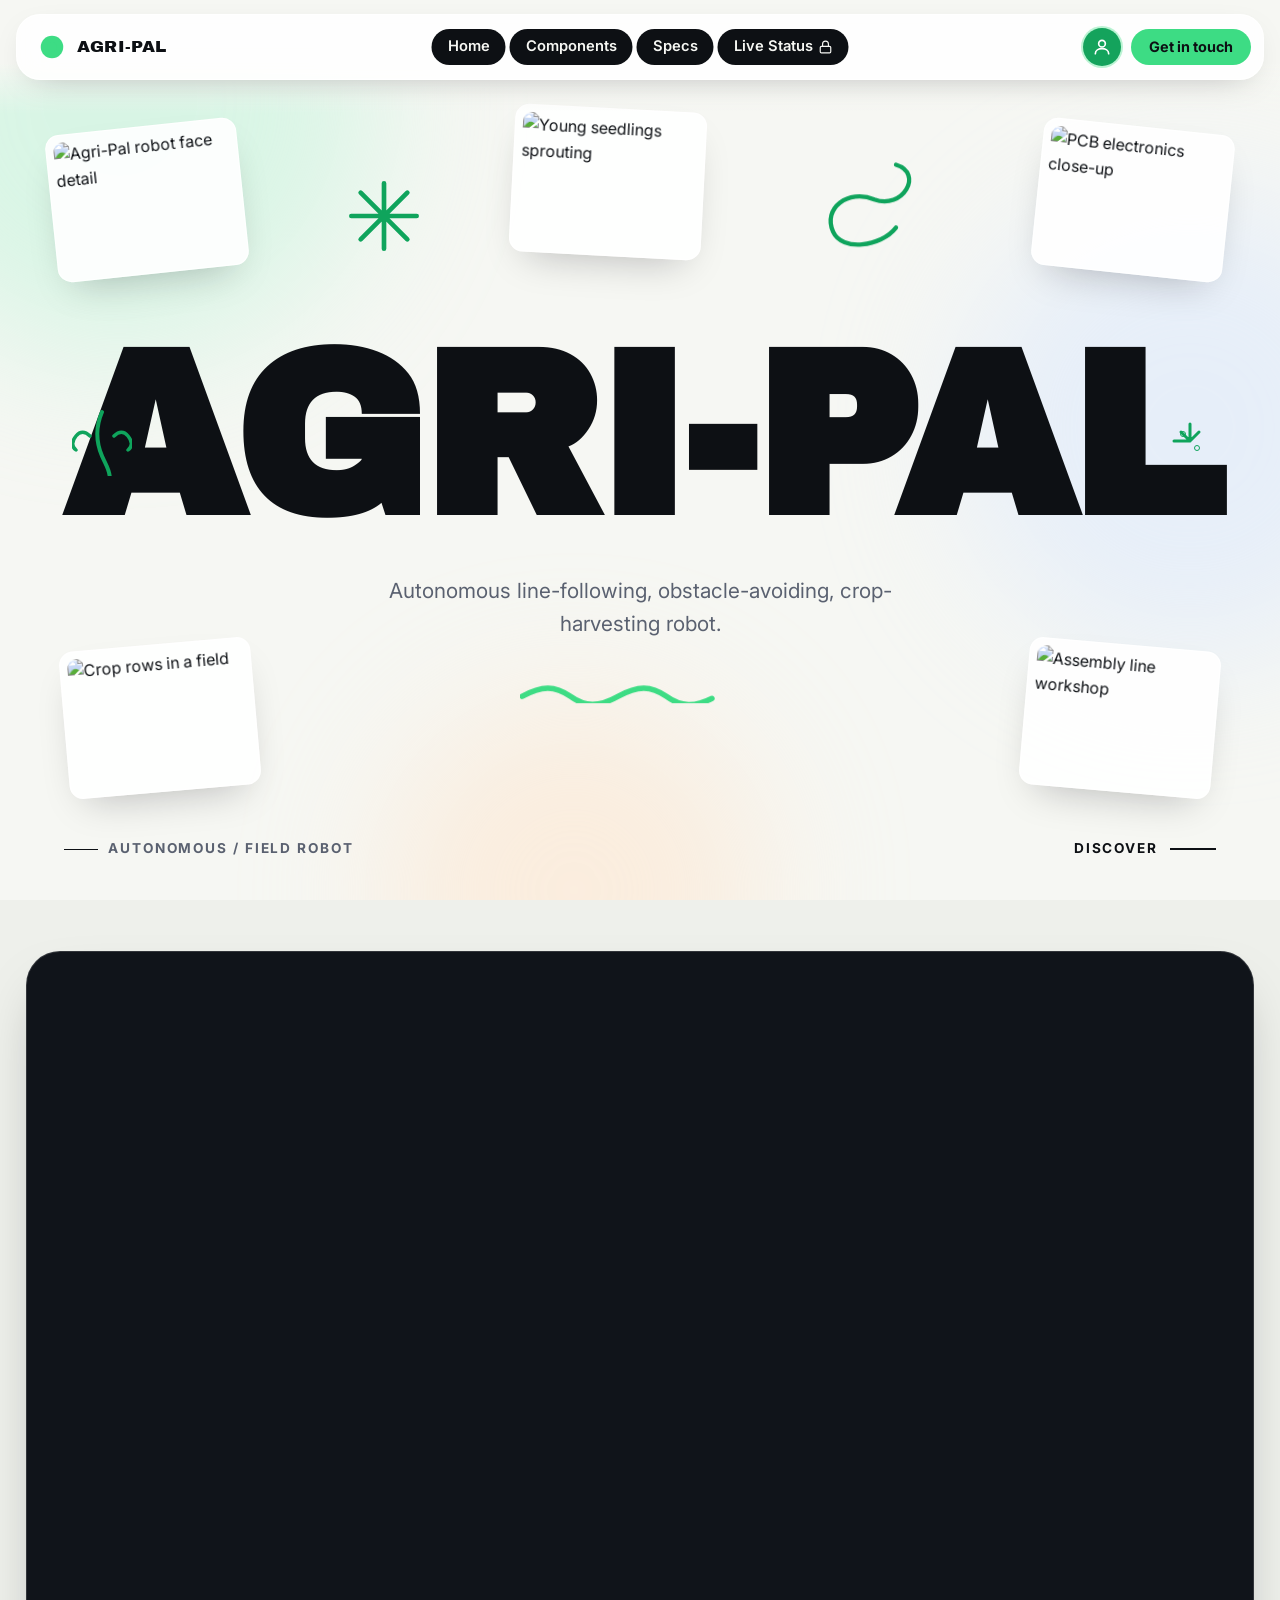
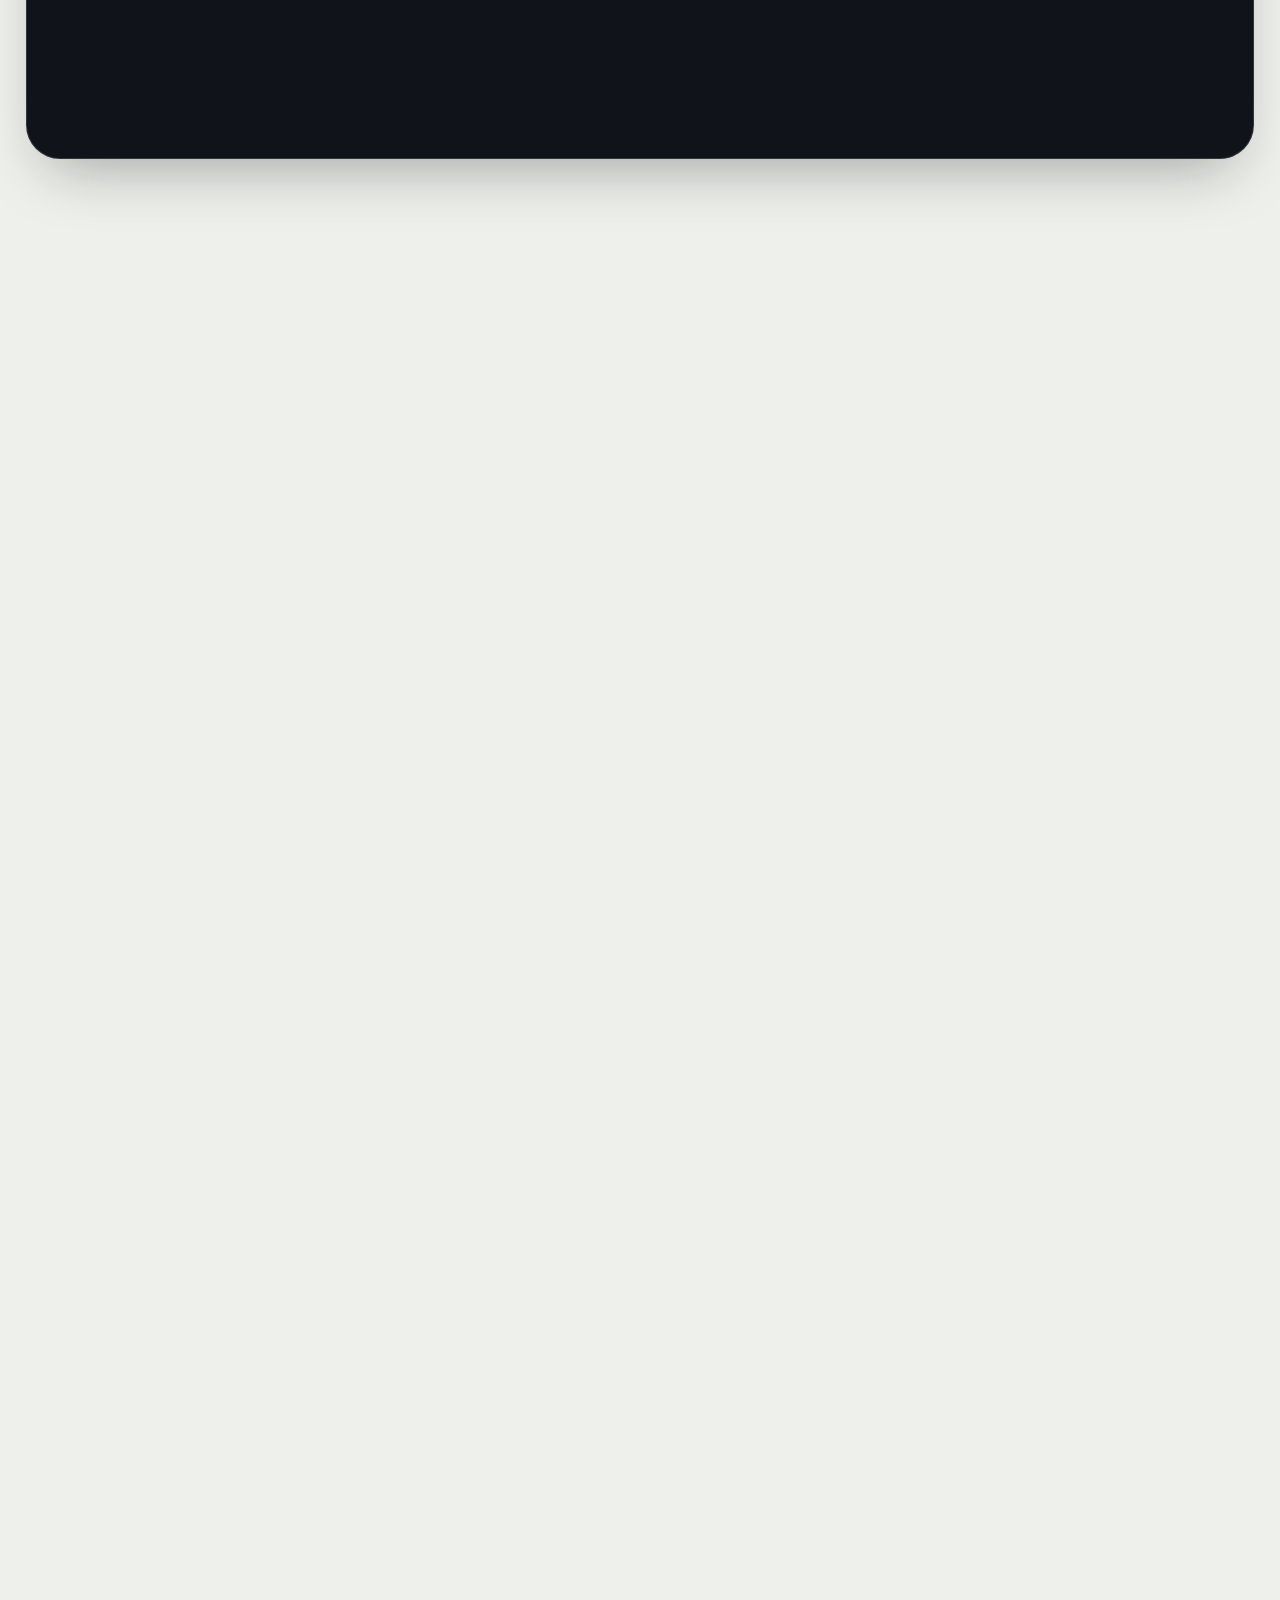
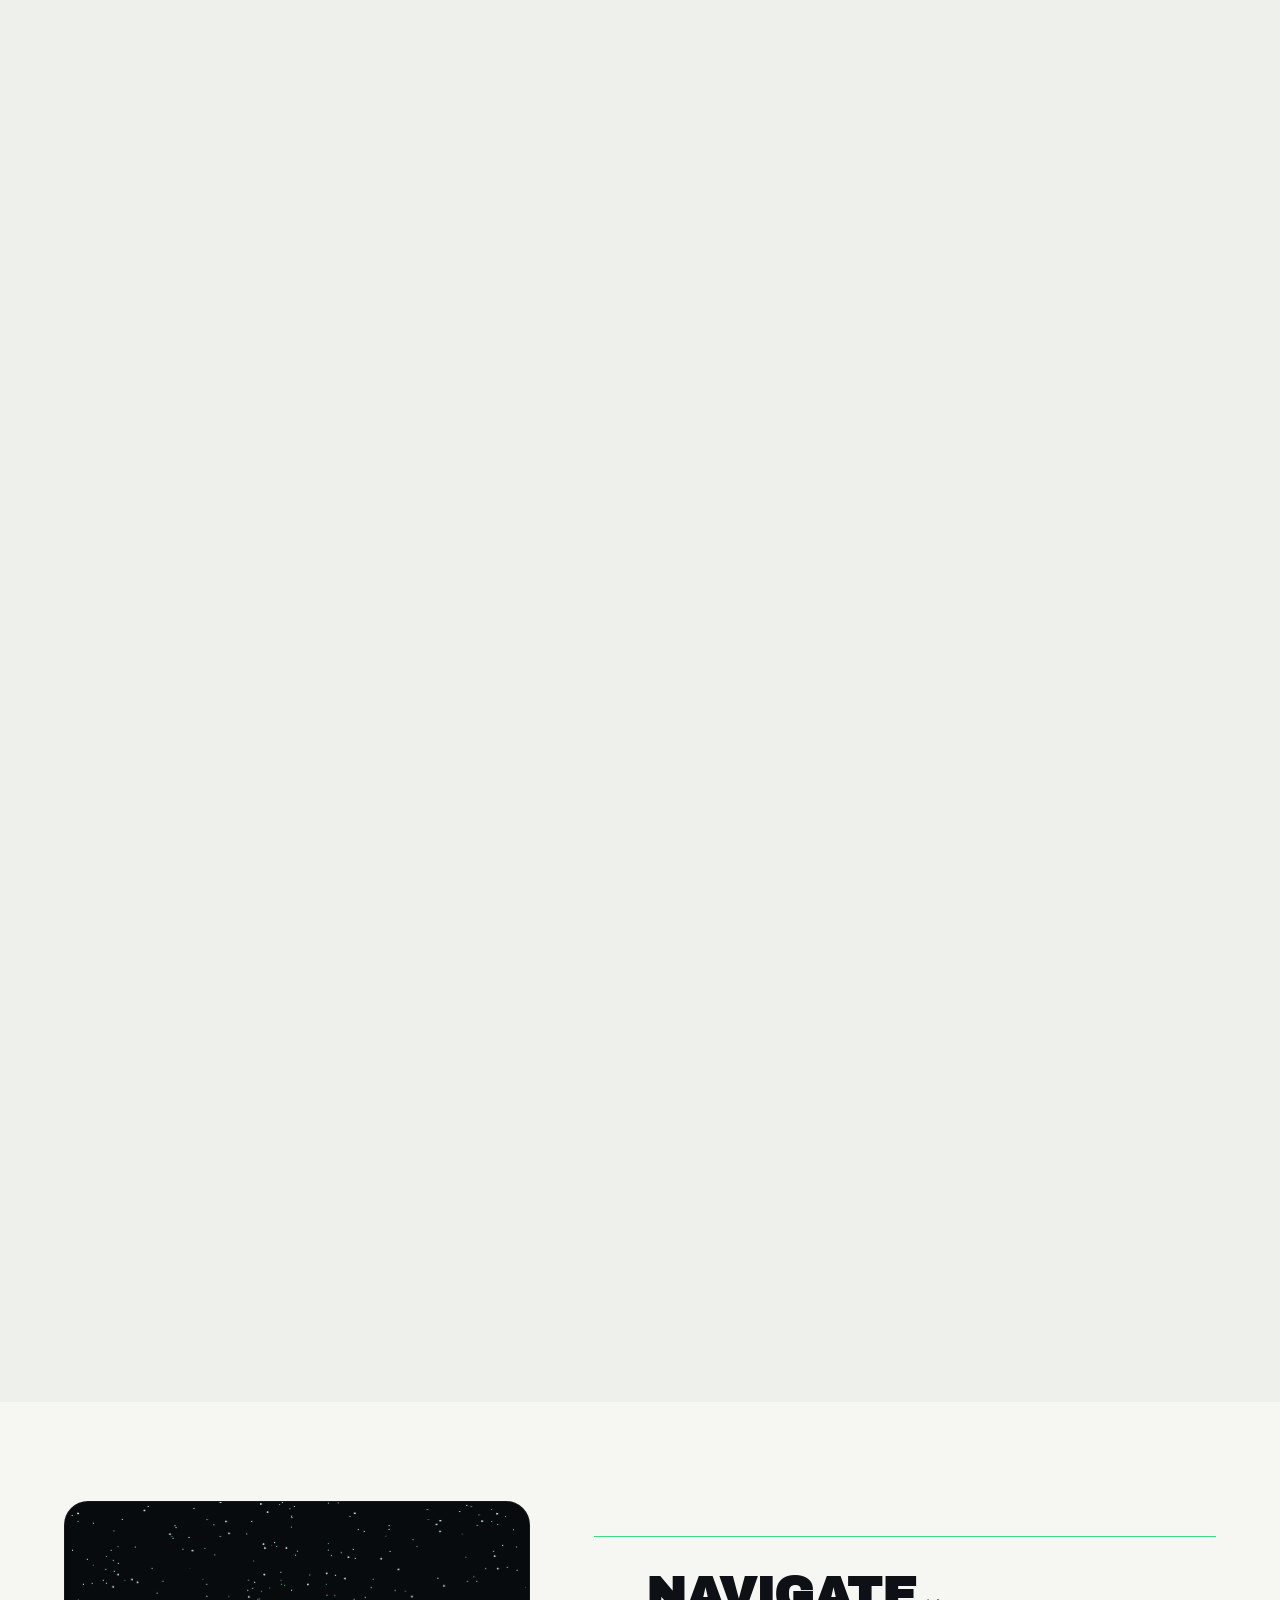
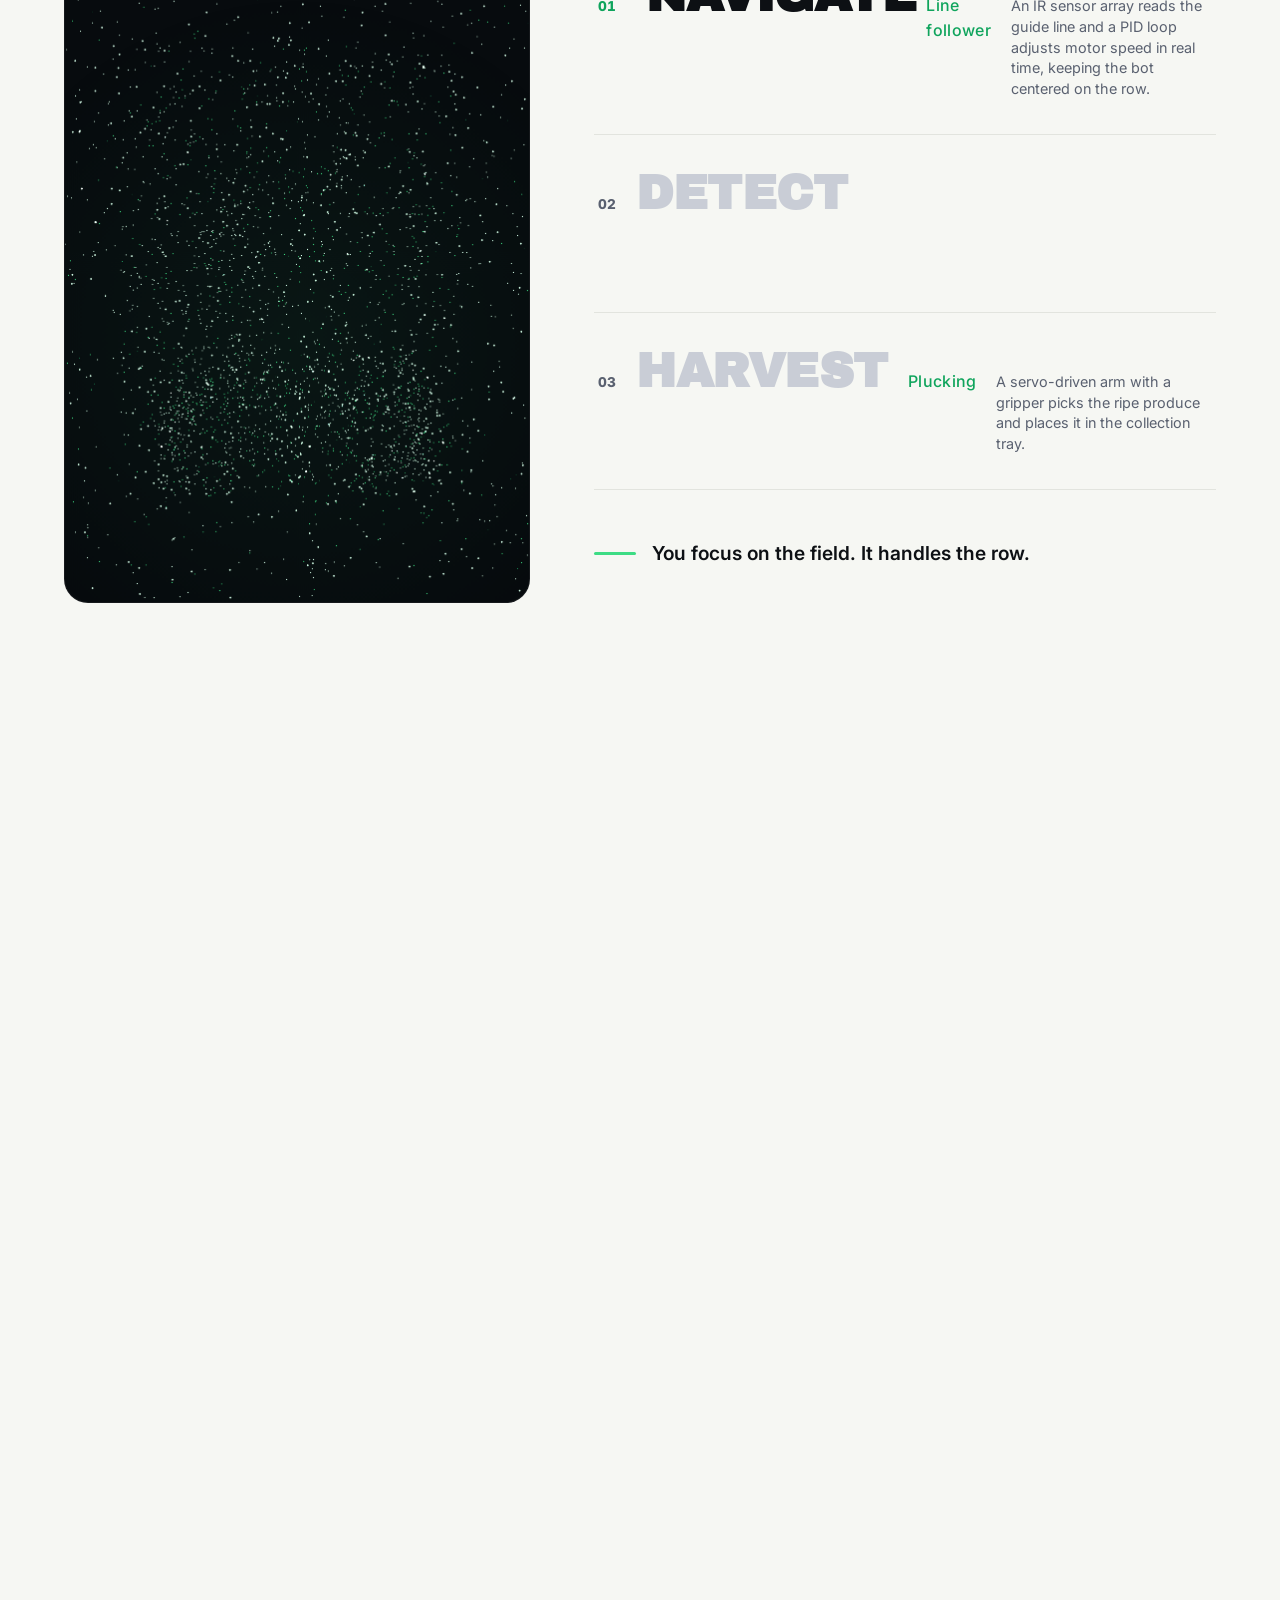
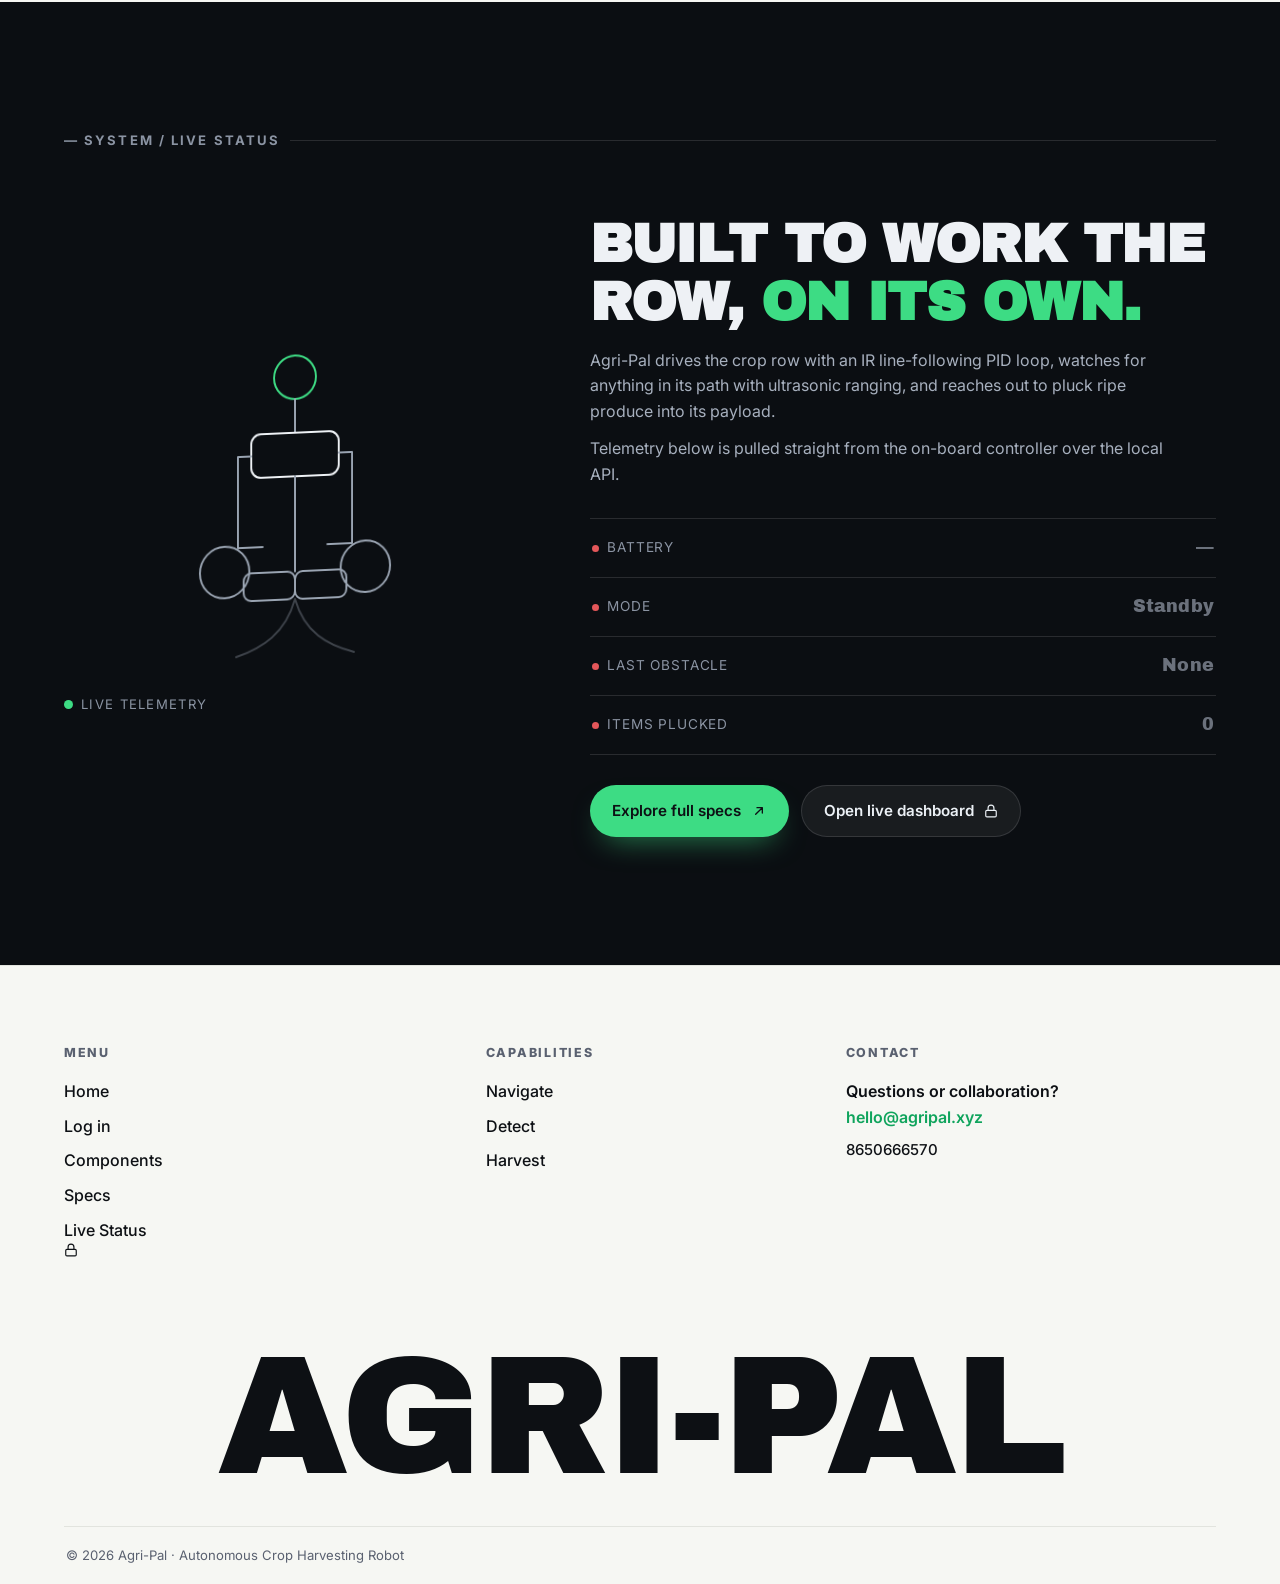
==== commit cf184381: "update" ====
--- a/index.html
+++ b/index.html
@@ -8,7 +8,11 @@
   <link rel="preconnect" href="https://fonts.googleapis.com" />
   <link rel="preconnect" href="https://fonts.gstatic.com" crossorigin />
   <link href="https://fonts.googleapis.com/css2?family=Archivo+Black&family=Inter:wght@400;500;600;700&display=swap" rel="stylesheet" />
-  <link rel="stylesheet" href="style.css" />
+  <link rel="stylesheet" href="style.css?v=19" />
+  <link rel="stylesheet" href="live-backdrop.css?v=19" />
+  <link rel="stylesheet" href="live-contours.css?v=19" />
+  <link rel="stylesheet" href="auth-ui.css?v=19" />
+  <link rel="stylesheet" href="auth-gate.css?v=19" />
 </head>
 <body id="top" data-page="home">
 
@@ -29,7 +33,14 @@
       <a href="#specs" data-modal="specs">Specs</a>
       <a href="#live-status" data-modal="status">Live Status</a>
     </nav>
-    <a class="nav-cta" href="#contact" data-contact>Get in touch</a>
+    <div class="nav-right">
+      <div class="nav-pfp-wrap">
+        <button type="button" id="nav-pfp-btn" class="nav-pfp-btn" aria-label="Account">
+          <svg viewBox="0 0 24 24" fill="none" stroke="currentColor" stroke-width="2" stroke-linecap="round" stroke-linejoin="round" aria-hidden="true"><circle cx="12" cy="8" r="4"/><path d="M4 20c0-4 4-6 8-6s8 2 8 6"/></svg>
+        </button>
+      </div>
+      <a class="nav-cta" href="#contact" data-contact>Get in touch</a>
+    </div>
     <button class="nav-burger" id="nav-burger" aria-expanded="false" aria-controls="nav-links" aria-label="Toggle navigation">
       <span></span><span></span><span></span>
     </button>
@@ -218,6 +229,130 @@
     </section>
   </main>
 
+  <div id="modal-root"></div>
+
+  <!-- ============ AUTH VIEWS ============ -->
+  <section id="login" class="auth-view" aria-hidden="true">
+    <div class="auth-shell">
+      <div class="auth-left">
+        <div class="crew-wrap"></div>
+      </div>
+      <div class="auth-card" id="login-card">
+        <div class="auth-logo">
+          <span class="auth-logo-mark"></span>
+        </div>
+        <h1 class="auth-title">Welcome back!</h1>
+        <p class="auth-sub">Please enter your details</p>
+        <form class="auth-form" id="login-form" novalidate>
+          <div class="auth-field field">
+            <input id="login-email" name="email" type="email" autocomplete="email" required />
+            <label for="login-email">Email</label>
+            <p class="auth-err" data-for="email"></p>
+          </div>
+          <div class="auth-field field auth-field--pw">
+            <label for="login-password">Password</label>
+            <div class="password-input-row">
+              <input id="login-password" name="password" type="password" autocomplete="current-password" required />
+              <button type="button" class="auth-eye pw-toggle" aria-pressed="false" aria-label="Show password" data-toggle="login-password">
+                <svg viewBox="0 0 24 24" fill="none" stroke="currentColor" stroke-width="2" stroke-linecap="round" stroke-linejoin="round"><path d="M1 12s4-8 11-8 11 8 11 8-4 8-11 8-11-8-11-8z"/><circle cx="12" cy="12" r="3"/></svg>
+              </button>
+            </div>
+            <p class="auth-err" data-for="password"></p>
+          </div>
+          <div class="auth-row">
+            <label class="auth-check"><input type="checkbox" id="login-remember" checked /> Remember me</label>
+            <a href="#" class="auth-link" id="login-forgot">Forgot password?</a>
+          </div>
+          <p class="auth-note" id="login-forgot-note" aria-live="polite" hidden>Password reset by email isn't set up yet. Ask your Agri-Pal admin to reset it, or create a new account with a new bot code.</p>
+          <button type="submit" class="auth-btn auth-btn--primary" id="login-submit">Log in</button>
+          <button type="button" class="auth-btn auth-btn--secondary" id="login-claim">
+            <svg viewBox="0 0 24 24" fill="none" stroke="currentColor" stroke-width="2" stroke-linecap="round" stroke-linejoin="round"><circle cx="7.5" cy="15.5" r="5.5"/><path d="M21 2l-9.6 9.6M15.5 7.5l3 3"/></svg>
+            Claim a bot with a code
+          </button>
+          <p class="auth-banner" id="login-banner" hidden></p>
+          <p class="auth-bottom">Don't have an account? <a href="#signup" class="auth-link">Sign up</a></p>
+        </form>
+      </div>
+    </div>
+  </section>
+
+  <section id="signup" class="auth-view" aria-hidden="true">
+    <div class="auth-shell">
+      <div class="auth-left">
+        <div class="crew-wrap"></div>
+      </div>
+      <div class="auth-card" id="signup-card">
+        <div class="auth-steps">
+          <span class="auth-stepbar"></span>
+          <span class="auth-stepbar"></span>
+        </div>
+        <p class="auth-steplabel">Step 1 of 2</p>
+        <div class="auth-step" data-step="1">
+          <h1 class="auth-title">Claim your bot</h1>
+          <p class="auth-sub">Enter the code that came with your bot</p>
+          <form class="auth-form" id="signup-step1" novalidate>
+            <div class="auth-field field">
+              <input id="signup-code" name="code" type="text" autocomplete="off" required />
+              <label for="signup-code">Bot code</label>
+              <p class="auth-hint">Demo code: AGRI-DEMO-0001</p>
+              <p class="auth-err" data-for="code"></p>
+            </div>
+            <div class="auth-chip" id="signup-chip" hidden></div>
+            <button type="submit" class="auth-btn auth-btn--primary" id="signup-check">Check code</button>
+          </form>
+        </div>
+        <div class="auth-step" data-step="2" hidden>
+          <h1 class="auth-title">Create your account</h1>
+          <p class="auth-sub">Set up your login</p>
+          <form class="auth-form" id="signup-step2" novalidate>
+            <div class="auth-field field">
+              <input id="signup-name" name="name" type="text" autocomplete="name" required />
+              <label for="signup-name">Name</label>
+              <p class="auth-err" data-for="name"></p>
+            </div>
+            <div class="auth-field field">
+              <input id="signup-email" name="email" type="email" autocomplete="email" required />
+              <label for="signup-email">Email</label>
+              <p class="auth-err" data-for="email"></p>
+            </div>
+            <div class="auth-field field auth-field--pw">
+              <label for="signup-password">Password</label>
+              <div class="password-input-row">
+                <input id="signup-password" name="password" type="password" autocomplete="new-password" required />
+                <button type="button" class="auth-eye pw-toggle" aria-pressed="false" aria-label="Show password" data-toggle="signup-password">
+                  <svg viewBox="0 0 24 24" fill="none" stroke="currentColor" stroke-width="2" stroke-linecap="round" stroke-linejoin="round"><path d="M1 12s4-8 11-8 11 8 11 8-4 8-11 8-11-8-11-8z"/><circle cx="12" cy="12" r="3"/></svg>
+                </button>
+              </div>
+              <div class="auth-strength"><span></span><span></span><span></span><span></span></div>
+              <p class="auth-hint">8+ characters · a letter · a number</p>
+              <p class="auth-err" data-for="password"></p>
+            </div>
+            <div class="auth-field field">
+              <input id="signup-confirm" name="confirm" type="password" autocomplete="new-password" required />
+              <label for="signup-confirm">Confirm password</label>
+              <p class="auth-err" data-for="confirm"></p>
+            </div>
+            <div class="auth-row">
+              <a href="#" class="auth-link" id="signup-back">Back</a>
+            </div>
+            <button type="submit" class="auth-btn auth-btn--primary" id="signup-create">Create account</button>
+          </form>
+        </div>
+        <div class="auth-step" data-step="success" hidden>
+          <div class="auth-success">
+            <svg class="auth-check" viewBox="0 0 52 52" aria-hidden="true"><circle cx="26" cy="26" r="24" fill="none" stroke="#14a35c" stroke-width="3"/><path d="M14 27 L22 35 L38 19" fill="none" stroke="#14a35c" stroke-width="3.5" stroke-linecap="round" stroke-linejoin="round"/></svg>
+            <h1 class="auth-title" id="signup-success-name">Welcome!</h1>
+            <p class="auth-sub" id="signup-success-bot">Bot linked.</p>
+            <button type="button" class="auth-btn auth-btn--primary" id="signup-gonow">Go now</button>
+          </div>
+        </div>
+        <p class="auth-banner" id="signup-banner" hidden></p>
+        <p class="auth-bottom">Already have an account? <a href="#login" class="auth-link">Log in</a></p>
+      </div>
+    </div>
+  </section>
+
+
   <!-- ============ 5 · FOOTER ============ -->
   <footer class="footer-site">
     <div class="footer-cols">
@@ -225,6 +360,7 @@
         <h4>Menu</h4>
         <ul class="footer-links">
           <li><a href="#top">Home</a></li>
+          <li><a href="#login">Log in</a></li>
           <li><a href="#components" data-modal="components">Components</a></li>
           <li><a href="#specs" data-modal="specs">Specs</a></li>
           <li><a href="#live-status" data-modal="status">Live Status</a></li>
@@ -241,16 +377,7 @@
       <div class="footer-col">
         <h4>Contact</h4>
         <p class="footer-contact">Questions or collaboration?<br /><a href="#contact" data-contact>hello@agripal.xyz</a></p>
-        <div class="footer-pills">
-          <a class="pill" href="#" aria-label="GitHub repository">
-            <svg viewBox="0 0 24 24" fill="none" stroke="currentColor" stroke-width="2" stroke-linecap="round" stroke-linejoin="round"><path d="M12 2a10 10 0 0 0-3.2 19.5c.5.1.7-.2.7-.5v-1.8c-2.8.6-3.4-1.3-3.4-1.3-.5-1.2-1.1-1.5-1.1-1.5-.9-.6.1-.6.1-.6 1 .1 1.5 1 1.5 1 .9 1.5 2.4 1.1 3 .9.1-.7.4-1.1.6-1.4-2.2-.3-4.6-1.1-4.6-5 0-1.1.4-2 1-2.7-.1-.3-.4-1.3.1-2.7 0 0 .8-.3 2.7 1a9.4 9.4 0 0 1 5 0c1.9-1.3 2.7-1 2.7-1 .5 1.4.2 2.4.1 2.7.6.7 1 1.6 1 2.7 0 3.9-2.4 4.7-4.6 5 .4.3.7.9.7 1.9v2.8c0 .3.2.6.7.5A10 10 0 0 0 12 2z"/></svg>
-            GitHub
-          </a>
-          <a class="pill" href="#" aria-label="Demo video">
-            <svg viewBox="0 0 24 24" fill="none" stroke="currentColor" stroke-width="2" stroke-linecap="round" stroke-linejoin="round"><circle cx="12" cy="12" r="9"/><path d="M10 8.5l5 3.5-5 3.5v-7z"/></svg>
-            Demo video
-          </a>
-        </div>
+        <a class="footer-phone" href="tel:+918650666570">8650666570</a>
       </div>
     </div>
 
@@ -258,19 +385,23 @@
 
     <div class="footer-bottom">
       <span>© 2026 Agri-Pal · Autonomous Crop Harvesting Robot</span>
-      <span>College project — built with HTML, CSS &amp; vanilla JS + a Java Spring Boot backend.</span>
     </div>
   </footer>
 
-  <div id="modal-root"></div>
-
-  <script src="ui.js"></script>
-  <script src="botshape.js"></script>
-  <script src="botrig.js"></script>
-  <script src="dotrobot.js"></script>
-  <script src="script.js"></script>
-  <script src="live-dashboard.js"></script>
-  <script src="specs.js"></script>
-  <script src="particles.js"></script>
+
+  <script src="ui.js?v=19"></script>
+  <script src="botshape.js?v=19"></script>
+  <script src="botrig.js?v=19"></script>
+  <script src="dotrobot.js?v=19"></script>
+  <script src="script.js?v=19"></script>
+  <script src="live-dashboard.js?v=19"></script>
+  <script src="specs.js?v=19"></script>
+  <script src="particles.js?v=19"></script>
+  <script src="live-backdrop.js?v=19"></script>
+  <script src="contours.js?v=19"></script>
+  <script src="live-contours.js?v=19"></script>
+  <script src="login-crew.js?v=19"></script>
+<script src="auth-ui.js?v=19"></script>
+  <script src="auth-gate.js?v=19"></script>
 </body>
 </html>
--- a/style.css
+++ b/style.css
@@ -260,13 +260,31 @@
   padding: 8px 16px; border-radius: 999px;
   font-size: .92rem; font-weight: 600; color: var(--ink-soft);
   transition: color .2s ease, background .2s ease;
+  display: inline-flex; align-items: center; gap: 6px; white-space: nowrap;
+  height: 36px; box-sizing: border-box;
+}
+.nav-cta, .nav-login-pill, .nav-auth button, .nav-avatar {
+  display: inline-flex; align-items: center; gap: 6px; white-space: nowrap;
+  height: 36px; box-sizing: border-box;
 }
 .nav-links a:hover { color: var(--ink); background: rgba(13, 16, 20, .06); }
 .nav-links a.active, .nav-links a[aria-current="page"] { color: var(--paper); background: var(--ink); }
 .nav-links a.nav-active { color: var(--paper); background: var(--ink); }
 
+.nav-auth { display: inline-flex; align-items: center; margin-left: auto; margin-right: 10px; }
+.nav-login-pill {
+  padding: 9px 18px; border-radius: 999px;
+  background: transparent; color: var(--ink);
+  border: 1px solid var(--line);
+  font-weight: 700; font-size: .9rem; cursor: pointer;
+  transition: transform .2s var(--ease), box-shadow .2s ease, background .2s ease;
+}
+.nav-login-pill:hover { background: rgba(13,16,20,.06); }
+.site-nav[data-theme="dark"] .nav-login-pill { color: #e8eef0; border-color: rgba(255,255,255,.2); }
+.site-nav[data-theme="dark"] .nav-login-pill:hover { background: rgba(255,255,255,.08); }
+
 .nav-cta {
-  margin-left: auto;
+  margin-left: 0;
   padding: 9px 18px; border-radius: 999px;
   background: var(--accent); color: var(--ink);
   font-weight: 700; font-size: .9rem;
@@ -298,6 +316,7 @@
   .nav-links.open { opacity: 1; pointer-events: auto; transform: none; }
   .nav-links a { padding: 12px 14px; }
   .nav-cta { display: none; }
+  .nav-auth { margin-left: 0; margin-right: 4px; }
   .nav-burger { display: flex; }
 }
 
@@ -913,6 +932,12 @@
 .footer-contact a { color: var(--accent-deep); }
 .footer-contact a:hover { text-decoration: underline; }
 
+.footer-phone {
+  display: inline-block; margin-top: 8px; font-size: 15px;
+  font-weight: 500; color: #111418; text-decoration: none;
+}
+.footer-phone:hover { color: #14a35c; text-decoration: underline; }
+
 .footer-pills { display: flex; gap: 10px; margin-top: 18px; flex-wrap: wrap; }
 .pill {
   display: inline-flex; align-items: center; gap: 8px;
@@ -925,16 +950,18 @@
 
 .footer-wordmark {
   font-family: var(--font-display);
-  font-size: clamp(4.5rem, 19vw, 20rem);
-  line-height: .82;
+  display: block;
+  white-space: nowrap;
+  font-size: clamp(44px, 13.2vw, 185px);
+  line-height: 0.95;
   text-transform: uppercase; text-align: center;
   letter-spacing: -0.02em; color: var(--ink);
-  transform: translateY(0.12em);
+  margin: 24px 0 28px;
   user-select: none;
 }
 
 .footer-bottom {
-  display: flex; align-items: center; justify-content: space-between; gap: 14px; flex-wrap: wrap;
+  display: flex; align-items: center; justify-content: flex-start; gap: 14px; flex-wrap: wrap;
   border-top: 1px solid var(--line);
   padding: 18px 2px; font-size: .82rem; color: var(--ink-soft);
 }
@@ -3403,3 +3430,221 @@
 .specs-view .specs-node-label {
   font-size: 14px;
 }
+
+/* ---- Navbar PFP avatar (nav-pfp-btn) ---- */
+.nav-pfp-btn {
+  position: relative; z-index: 20; flex-shrink: 0;
+  width: 38px; height: 38px; min-width: 38px; border-radius: 50%;
+  display: inline-flex; align-items: center; justify-content: center; padding: 0;
+  background: #14a35c; color: #fff; border: 0; cursor: pointer;
+  box-shadow: 0 0 0 2px rgba(61,220,132,0.35);
+}
+.nav-pfp-btn svg { width: 20px; height: 20px; }
+
+/* ---- Bento telemetry dashboard ---- */
+.live-dash .bento { padding: 28px; }
+.bento-header { display: flex; align-items: center; justify-content: space-between; gap: 12px; flex-wrap: wrap; margin-bottom: 18px; }
+.bento-kicker { font-size: 11px; font-weight: 700; letter-spacing: .18em; text-transform: uppercase; color: #0b7a43; }
+.bento-title { font-size: 24px; font-weight: 800; color: #111418; margin: 4px 0 0; }
+.bento-header-right { display: flex; align-items: center; gap: 10px; flex-wrap: wrap; }
+.mode-pill { font-size: 13px; color: #3a434c; background: #f1f2ee; padding: 6px 12px; border-radius: 999px; }
+.bento-row1 { display: grid; grid-template-columns: 1fr 1.4fr; gap: 14px; margin-bottom: 14px; }
+.bento-row2 { display: grid; grid-template-columns: 1fr 1fr; gap: 14px; margin-bottom: 14px; }
+@media (max-width: 700px) { .bento-row1, .bento-row2 { grid-template-columns: 1fr; } }
+.bento-card { background: #fff; border: 1px solid #d3d7d0; border-radius: 16px; padding: 18px; }
+.bento-card-head { font-size: 13px; font-weight: 700; color: #3a434c; margin-bottom: 12px; text-transform: uppercase; letter-spacing: .08em; }
+.ring-wrap { position: relative; width: 120px; height: 120px; margin: 0 auto 8px; }
+.ring { width: 100%; height: 100%; transform: rotate(-90deg); }
+.ring-bg { fill: none; stroke: #e3e5e0; stroke-width: 10; }
+.ring-fill { fill: none; stroke: #14a35c; stroke-width: 10; stroke-linecap: round; stroke-dasharray: 327; stroke-dashoffset: 327; transition: stroke-dashoffset .6s ease; }
+.ring-val { position: absolute; inset: 0; display: flex; align-items: center; justify-content: center; font-size: 26px; font-weight: 800; color: #111418; }
+.bento-meta { font-size: 13px; color: #5a6570; margin-top: 6px; text-align: center; }
+.rowtrack-val { font-size: 22px; font-weight: 800; color: #111418; }
+.rowtrack-sub { font-size: 16px; color: #3a434c; margin: 4px 0 10px; }
+.rowtrack-bars { display: grid; grid-template-columns: repeat(12, 1fr); gap: 4px; }
+.rowtrack-bars span { height: 8px; border-radius: 4px; background: #e3e5e0; }
+.rowtrack-bars span.done { background: #14a35c; }
+.rowtrack-bars span.active { background: #14a35c; box-shadow: 0 0 8px rgba(61,220,132,.6); }
+.bento-big { font-size: 34px; font-weight: 800; color: #111418; }
+.bento-sub { font-size: 13px; color: #5a6570; }
+.prox-bar { height: 8px; background: #e3e5e0; border-radius: 4px; margin: 8px 0; overflow: hidden; }
+.prox-fill { height: 100%; width: 40%; background: #14a35c; border-radius: 4px; transition: width .6s ease, background .3s ease; }
+.packet-log { font-family: ui-monospace, monospace; font-size: 12px; color: #c9d2de; background: #111613; padding: 10px; border-radius: 8px; min-height: 40px; }
+
+/* ---- polished live dashboard (bento v2) ---- */
+.live-dash { background: transparent !important; }
+.live-dash .glass-card.dashboard { overflow: hidden; border-radius: 24px; }
+.rowtrack-top { display: flex; align-items: baseline; justify-content: space-between; gap: 12px; margin-bottom: 8px; }
+.rowtrack-val { font-size: 28px; font-weight: 800; color: #111418; }
+.rowtrack-pct { font-size: 13px; color: #5a6570; }
+.rowtrack-bars span.active { animation: rowPulse 1.4s ease-in-out infinite; }
+@keyframes rowPulse { 0%,100% { box-shadow: 0 0 6px rgba(61,220,132,.5); } 50% { box-shadow: 0 0 14px rgba(61,220,132,.9); } }
+.harvest-split { display: grid; grid-template-columns: 1fr 1fr; gap: 20px; position: relative; }
+.harvest-divider { position: absolute; left: 50%; top: 0; bottom: 0; width: 1px; background: #e3e5e0; transform: translateX(-50%); }
+.harvest-col { padding: 0 4px; }
+.harvest-label { font-size: 11px; font-weight: 700; letter-spacing: .12em; text-transform: uppercase; color: #3a434c; margin-bottom: 6px; }
+.packet-log { min-height: 110px; }
+.pkt-line { color: #94a3b8; line-height: 1.6; }
+.pkt-line.pkt-new { color: #4ade80; font-weight: 600; }
+.poll-badge { font-size: 10px; font-weight: 700; letter-spacing: .12em; color: #0b7a43; background: #e7f5ec; padding: 3px 8px; border-radius: 999px; margin-left: 8px; }
+
+/* ---- subsystems card ---- */
+.bento-subsys { background: #ffffff; }
+.subsys-pill { font-size: 11px; font-weight: 700; letter-spacing: .1em; padding: 3px 10px; border-radius: 999px; margin-left: 8px; }
+.subsys-pill.nominal { color: #0b7a43; background: #e7f5ec; }
+.subsys-pill.caution { color: #92400e; background: #fef3c7; }
+.subsys-pill.offline { color: #991b1b; background: #fee2e2; }
+.subsys-list { display: flex; flex-direction: column; gap: 8px; }
+.subsys-row { display: flex; justify-content: space-between; align-items: center; padding: 8px 0; border-bottom: 1px solid #eef0eb; }
+.subsys-row:last-child { border-bottom: 0; }
+.subsys-key { font-size: 13px; color: #3a434c; }
+.subsys-val { font-size: 13px; font-weight: 600; color: #111418; }
+
+/* ---- polish v8 ---- */
+.live-dash { margin-top: 24px; }
+.batt-pill { font-size: 11px; font-weight: 700; letter-spacing: .1em; padding: 3px 10px; border-radius: 999px; margin-left: 8px; }
+.batt-pill.healthy { color: #0b7a43; background: #e7f5ec; }
+.batt-pill.low { color: #92400e; background: #fef3c7; }
+.batt-pill.offline { color: #991b1b; background: #fee2e2; }
+.rowtrack-bars { display: grid; grid-template-columns: repeat(12, 1fr); gap: 4px; }
+.rowbar-col { display: flex; flex-direction: column; align-items: center; gap: 4px; }
+.rowbar { height: 8px; width: 100%; border-radius: 4px; background: #e3e5e0; }
+.rowbar.done { background: #14a35c; }
+.rowbar.active { background: #14a35c; animation: rowPulse 1.4s ease-in-out infinite; }
+.rowbar-num { font-size: 9px; color: #9aa3b1; font-variant-numeric: tabular-nums; }
+
+/* ---- navbar right-side flex group ---- */
+.nav-right { display: flex; align-items: center; gap: 10px; margin-left: auto; }
+
+#nav-pfp-dropdown,
+.nav-pfp-dropdown,
+.nav-account-dropdown {
+  background: #0b0f0d !important;
+  border: 1px solid rgba(52, 211, 153, 0.35) !important;
+  border-radius: 14px !important;
+  padding: 6px !important;
+  min-width: 132px !important;
+  box-shadow: 0 12px 28px rgba(0, 0, 0, 0.65) !important;
+}
+
+#nav-pfp-dropdown button,
+.nav-pfp-dropdown button,
+.nav-account-dropdown button,
+.nav-logout-btn {
+  display: block !important;
+  width: 100% !important;
+  padding: 10px 16px !important;
+  border: none !important;
+  border-radius: 10px !important;
+  background: #0b0f0d !important;
+  color: #34d399 !important;
+  font-weight: 700 !important;
+  font-size: 14px !important;
+  line-height: 1.2 !important;
+  text-align: center !important;
+  opacity: 1 !important;
+  visibility: visible !important;
+  cursor: pointer !important;
+}
+
+#nav-pfp-dropdown button:hover,
+.nav-pfp-dropdown button:hover,
+.nav-account-dropdown button:hover,
+.nav-logout-btn:hover {
+  background: #131d18 !important;
+  color: #4ade80 !important;
+}
+
+.nav-pfp-wrap {
+  position: relative !important;
+  display: inline-flex !important;
+  align-items: center !important;
+}
+
+#nav-pfp-dropdown {
+  position: absolute !important;
+  top: calc(100% + 12px) !important;
+  left: 50% !important;
+  transform: translateX(-50%) !important;
+  z-index: 9999 !important;
+  display: none !important;
+  background: #0b0f0d !important;
+  border: 1px solid rgba(52, 211, 153, 0.35) !important;
+  border-radius: 14px !important;
+  padding: 6px !important;
+  min-width: 124px !important;
+  box-shadow: 0 12px 28px rgba(0, 0, 0, 0.65) !important;
+}
+
+#nav-pfp-dropdown.is-open {
+  display: block !important;
+}
+
+#nav-pfp-dropdown .nav-logout-btn {
+  display: block !important;
+  width: 100% !important;
+  padding: 10px 16px !important;
+  border: none !important;
+  border-radius: 10px !important;
+  background: #0b0f0d !important;
+  color: #34d399 !important;
+  font-weight: 700 !important;
+  font-size: 14px !important;
+  text-align: center !important;
+  white-space: nowrap !important;
+  cursor: pointer !important;
+}
+
+#nav-pfp-dropdown .nav-logout-btn:hover {
+  background: #131d18 !important;
+  color: #4ade80 !important;
+}
+
+/* ---- telemetry contour bg ---- */
+.telemetry-contour-bg {
+  position: absolute;
+  inset: -24px;
+  width: calc(100% + 48px);
+  height: calc(100% + 48px);
+  z-index: 0;
+  pointer-events: none;
+}
+.telemetry-contour-bg path {
+  fill: none;
+  stroke: rgba(16, 32, 22, 0.14);
+  stroke-width: 1.25;
+  stroke-linecap: round;
+  animation: contourDrift 16s ease-in-out infinite alternate;
+  transform-origin: center;
+}
+.telemetry-contour-bg path.accent {
+  stroke: rgba(22, 163, 74, 0.14);
+}
+.telemetry-contour-bg path:nth-child(even) {
+  animation-duration: 21s;
+  animation-direction: alternate-reverse;
+}
+@keyframes contourDrift {
+  0%   { transform: translate3d(0px, 0px, 0) scale(1); }
+  100% { transform: translate3d(14px, -10px, 0) scale(1.015); }
+}
+
+/* ---- live-dash solid card, no lines inside ---- */
+.live-dash .glass-card.dashboard {
+  position: relative !important;
+  z-index: 2 !important;
+  background: #ffffff !important;
+  overflow: hidden;
+}
+
+.telemetry-contour-canvas {
+  position: absolute !important;
+  top: 0 !important;
+  left: 50% !important;
+  transform: translateX(-50%) !important;
+  width: 100vw !important;
+  height: 100% !important;
+  z-index: 0 !important;
+  pointer-events: none !important;
+  display: block !important;
+}
--- a/live-backdrop.css
+++ b/live-backdrop.css
@@ -0,0 +1,125 @@
+/* ============================================================================
+   Live Status backdrop — scoped to the Live Status section only
+   ========================================================================= */
+@property --ld-tint-a { syntax: "<color>"; initial-value: #e3f4ec; inherits: true; }
+@property --ld-tint-b { syntax: "<color>"; initial-value: #f6f7f3; inherits: true; }
+
+.live-section, .live-dash {
+  position: relative;
+  --ld-tint-a: #e3f4ec;
+  --ld-tint-b: #f6f7f3;
+}
+
+/* children sit above the backdrop */
+.live-section > *, .live-dash > * { position: relative; z-index: 1; }
+.live-section .ld-bg, .live-dash .ld-bg { z-index: 0; }
+
+/* ---- ld-bg wrapper ---- */
+.live-section .ld-bg, .live-dash .ld-bg {
+  position: absolute;
+  inset: 0;
+  overflow: hidden;
+  pointer-events: none;
+  z-index: 0;
+  background: #f6f7f3;
+}
+
+/* soft blobs */
+.live-section .ld-bg .ld-blobs, .live-dash .ld-bg .ld-blobs {
+  position: absolute; inset: 0;
+}
+.live-section .ld-bg .ld-blobs i, .live-dash .ld-bg .ld-blobs i {
+  position: absolute;
+  border-radius: 50%;
+  filter: blur(46px);
+  opacity: 0.55;
+  will-change: transform;
+}
+.live-section .ld-bg .ld-blobs i:nth-child(1),
+.live-dash .ld-bg .ld-blobs i:nth-child(1) {
+  width: 55%; height: 55%; left: -8%; top: -12%;
+  background: radial-gradient(circle at center, #bff0d4 0%, transparent 68%);
+  animation: ldDrift1 30s ease-in-out infinite alternate;
+}
+.live-section .ld-bg .ld-blobs i:nth-child(2),
+.live-dash .ld-bg .ld-blobs i:nth-child(2) {
+  width: 50%; height: 50%; right: -6%; top: -8%;
+  background: radial-gradient(circle at center, #d9d4f8 0%, transparent 68%);
+  animation: ldDrift2 36s ease-in-out infinite alternate;
+}
+.live-section .ld-bg .ld-blobs i:nth-child(3),
+.live-dash .ld-bg .ld-blobs i:nth-child(3) {
+  width: 60%; height: 48%; left: 20%; bottom: -16%;
+  background: radial-gradient(circle at center, #fddcc2 0%, transparent 68%);
+  animation: ldDrift3 40s ease-in-out infinite alternate;
+}
+@keyframes ldDrift1 { 0% { transform: translate(-24px, -18px); } 100% { transform: translate(24px, 18px); } }
+@keyframes ldDrift2 { 0% { transform: translate(20px, -22px); } 100% { transform: translate(-20px, 22px); } }
+@keyframes ldDrift3 { 0% { transform: translate(-16px, 20px); } 100% { transform: translate(16px, -20px); } }
+
+/* dot field */
+.live-section .ld-bg .ld-dots, .live-dash .ld-bg .ld-dots {
+  position: absolute; inset: 0;
+  background-image: radial-gradient(circle, #14a35c 1.2px, transparent 1.3px);
+  background-size: 16px 16px;
+  opacity: 0.22;
+  mask-image: radial-gradient(ellipse at center, #000 20%, transparent 75%);
+  -webkit-mask-image: radial-gradient(ellipse at center, #000 20%, transparent 75%);
+}
+
+/* time-of-day tint */
+.live-section .ld-bg .ld-tint, .live-dash .ld-bg .ld-tint {
+  position: absolute; inset: 0;
+  opacity: 0.5;
+  background: linear-gradient(135deg, var(--ld-tint-a), var(--ld-tint-b));
+  transition: background 3s ease, --ld-tint-a 3s ease, --ld-tint-b 3s ease;
+}
+
+/* ---- frosted panel ---- */
+.live-section .glass-card.dashboard, .live-dash .glass-card.dashboard {
+  background: rgba(255, 255, 255, 0.72);
+  -webkit-backdrop-filter: blur(10px) saturate(1.1);
+  backdrop-filter: blur(10px) saturate(1.1);
+  border: 1px solid rgba(255, 255, 255, 0.9);
+  box-shadow: 0 12px 36px rgba(20, 60, 40, 0.12);
+}
+@supports not (backdrop-filter: blur(1px)) {
+  .live-section .glass-card.dashboard, .live-dash .glass-card.dashboard {
+    background: rgba(255, 255, 255, 0.94);
+  }
+}
+
+/* ---- pulse ring ---- */
+.live-section .ld-pulse-ring, .live-dash .ld-pulse-ring {
+  position: absolute;
+  width: 12px; height: 12px;
+  border-radius: 50%;
+  border: 2px solid;
+  pointer-events: none;
+  z-index: 2;
+  transform: translate(-50%, -50%) scale(0);
+  opacity: 0.35;
+  animation: ldRing 1.8s ease-out forwards;
+}
+@keyframes ldRing {
+  to { transform: translate(-50%, -50%) scale(14); opacity: 0; }
+}
+
+/* ---- updated line ---- */
+.live-section .ld-updated, .live-dash .ld-updated {
+  color: #5a6570;
+}
+
+/* ---- phones ---- */
+@media (max-width: 768px) {
+  .live-section .ld-bg .ld-dots, .live-dash .ld-bg .ld-dots { opacity: 0.14; }
+  .live-section .ld-bg .ld-blobs i:nth-child(3),
+  .live-dash .ld-bg .ld-blobs i:nth-child(3) { display: none; }
+}
+
+/* ---- reduced motion ---- */
+@media (prefers-reduced-motion: reduce) {
+  .live-section .ld-bg .ld-blobs i, .live-dash .ld-bg .ld-blobs i { animation: none; }
+  .live-section .ld-pulse-ring, .live-dash .ld-pulse-ring { display: none; }
+  .live-section .ld-empty-dot, .live-dash .ld-empty-dot { animation: none; }
+}
--- a/live-contours.css
+++ b/live-contours.css
@@ -0,0 +1,41 @@
+/* ============================================================================
+   Live Status — animated topographic contour lines (scoped)
+   ========================================================================= */
+.live-section, .live-dash, .live-contours-root {
+  position: relative;
+  isolation: isolate;
+  background: #f6f7f3;
+}
+
+/* canvas (contours) sits behind everything */
+.live-section canvas, .live-dash canvas, .live-contours-root canvas {
+  z-index: 0;
+}
+
+/* real content above the lines */
+.live-section > *:not(.ld-bg), .live-dash > *:not(.ld-bg), .live-contours-root > * {
+  position: relative;
+  z-index: 1;
+}
+.live-section .ld-bg, .live-dash .ld-bg {
+  z-index: 0;
+}
+
+/* frosted panel so lines read softly behind it */
+.live-section .glass-card.dashboard, .live-dash .glass-card.dashboard {
+  background: rgba(255, 255, 255, 0.80);
+  -webkit-backdrop-filter: blur(6px);
+  backdrop-filter: blur(6px);
+  border: 1px solid rgba(255, 255, 255, 0.9);
+  box-shadow: 0 12px 36px rgba(20, 60, 40, 0.12);
+}
+@supports not (backdrop-filter: blur(1px)) {
+  .live-section .glass-card.dashboard, .live-dash .glass-card.dashboard {
+    background: rgba(255, 255, 255, 0.95);
+  }
+}
+
+/* inner cards stay solid white */
+.live-section .dash-tile, .live-dash .dash-tile {
+  background: #ffffff;
+}
--- a/auth-ui.css
+++ b/auth-ui.css
@@ -0,0 +1,230 @@
+/* ============================================================================
+   Auth views — scoped to .auth-shell / .auth-view
+   ========================================================================= */
+.auth-view {
+  display: none;
+  position: relative; z-index: 1;
+  background: #f6f7f3;
+  visibility: visible; pointer-events: auto;
+  clip-path: var(--c0, circle(0px at 50% 50%));
+  transition: clip-path .65s cubic-bezier(.65,0,.35,1);
+  overflow: visible;
+}
+.auth-view.is-open {
+  display: block;
+  clip-path: var(--c1, circle(150vmax at 50% 50%));
+}
+.auth-view.is-closing { pointer-events: none; clip-path: var(--c0); }
+
+.auth-shell {
+  width: min(100% - 48px, 1120px);
+  min-height: 100vh;
+  height: auto;
+  margin: 0 auto;
+  background: #ececeb;
+  border-radius: 28px;
+  position: relative; overflow: visible;
+  display: flex;
+}
+
+.auth-left {
+  position: relative;
+  flex: 1 1 50%;
+  min-height: 100%;
+  display: flex; align-items: center; justify-content: center;
+  background: #ececeb;
+  overflow: visible;
+}
+.crew-wrap {
+  position: absolute;
+  left: 50%; transform: translateX(-50%);
+  bottom: 16%;
+  width: min(520px, 88%);
+}
+
+.auth-card {
+  position: relative; top: 0; right: 0; bottom: 0;
+  flex: 1 1 50%; min-width: 400px;
+  background: #fff; border-radius: 0 28px 28px 0;
+  padding: 36px 48px;
+  display: flex; flex-direction: column; align-items: center; justify-content: center;
+  overflow: visible;
+}
+.auth-card > * { max-width: 420px; width: 100%; }
+
+.auth-logo { margin-bottom: 8px; }
+.auth-logo-mark {
+  display: inline-block; width: 44px; height: 44px; border-radius: 50%;
+  background: #14a35c;
+}
+.auth-title { font-size: 34px; font-weight: 800; font-family: 'Archivo Black', 'Arial Black', sans-serif; color: #111418; margin: 6px 0 4px; text-align: center; }
+.auth-sub { font-size: 15px; color: #4a535c; margin: 0 0 24px; text-align: center; }
+
+.auth-form { width: 100%; display: flex; flex-direction: column; gap: 20px; }
+.auth-field { position: relative; height: 54px; }
+.auth-field input {
+  width: 100%; height: 54px; border: 0; border-bottom: 1.5px solid #bfc4c7;
+  background: transparent; font-size: 16px; color: #111418;
+  padding: 0 40px 0 0; outline: none;
+}
+.auth-field label {
+  position: absolute; left: 0; top: 16px; font-size: 16px; color: #5a6570;
+  transition: all .2s ease; pointer-events: none;
+}
+.auth-field input:focus ~ label,
+.auth-field input:not(:placeholder-shown) ~ label {
+  top: 0; font-size: 12px; color: #111418;
+}
+.auth-field input:focus { border-bottom-color: #111418; border-bottom-width: 2px; }
+.auth-field.is-invalid input { border-bottom-color: #e5484d; }
+.auth-err { font-size: 13.5px; color: #c93a3f; margin: 4px 0 0; min-height: 18px; }
+.auth-hint { font-size: 13px; color: #5a6570; margin: 4px 0 0; }
+
+.password-input-row { position: relative; display: flex; align-items: center; }
+.password-input-row input { padding-right: 42px; }
+.auth-field--pw .auth-eye {
+  position: absolute; right: 12px; top: 50%; transform: translateY(-50%);
+  display: inline-flex; align-items: center; justify-content: center;
+  background: none; border: 0; cursor: pointer; padding: 6px; color: #5a6570;
+}
+.auth-field--pw .auth-eye svg { width: 20px; height: 20px; }
+
+.auth-strength { display: flex; gap: 6px; margin-top: 6px; }
+.auth-strength span { flex: 1; height: 4px; background: #e3e5e0; border-radius: 2px; }
+.auth-strength span.ok { background: #14a35c; }
+
+.auth-row { display: flex; align-items: center; justify-content: space-between; gap: 12px; font-size: 14px; }
+.auth-check { display: flex; align-items: center; gap: 8px; color: #111418; white-space: nowrap; font-size: 14px; }
+.auth-check input { accent-color: #14a35c; width: 18px; height: 18px; }
+.auth-link { white-space: nowrap; }
+.auth-link { font-size: 13.5px; color: #5a6570; text-decoration: none; }
+.auth-link:hover { text-decoration: underline; }
+
+.auth-btn {
+  width: 100%; height: 50px; border-radius: 999px; border: 0; cursor: pointer;
+  font-size: 16px; font-weight: 600; transition: transform .2s ease, box-shadow .2s ease;
+}
+.auth-btn--primary { background: #111418; color: #fff; }
+.auth-btn--primary:hover { transform: translateY(-1px); box-shadow: 0 0 0 3px rgba(61,220,132,.35); }
+.auth-btn--primary:disabled { opacity: .6; cursor: not-allowed; }
+.auth-btn--secondary { background: #f1f2ee; color: #111418; border: 1px solid #e3e5e0; height: 46px; font-size: 14px; }
+.auth-btn--secondary { display: inline-flex; align-items: center; justify-content: center; gap: 6px; }
+.auth-btn--secondary svg { width: 18px; height: 18px; vertical-align: middle; }
+
+.auth-banner {
+  background: #fef2f2; color: #991b1b; padding: 10px 14px; border-radius: 10px;
+  font-size: 14px; text-align: center;
+}
+.auth-banner button { background: none; border: 0; color: #991b1b; text-decoration: underline; cursor: pointer; }
+
+.auth-bottom { font-size: 14px; color: #5a6570; text-align: center; margin-top: 8px; }
+.auth-bottom a { color: #14a35c; font-weight: 600; }
+
+.auth-note { font-size: 13.5px; color: #5a6570; background: #f1f2ee; padding: 10px 12px; border-radius: 8px; }
+
+.auth-steps { display: flex; gap: 8px; width: 100%; margin-bottom: 6px; }
+.auth-stepbar { flex: 1; height: 4px; background: #e3e5e0; border-radius: 2px; }
+.auth-stepbar.active { background: #14a35c; }
+.auth-steplabel { font-size: 12px; color: #5a6570; margin-bottom: 12px; align-self: flex-start; }
+.auth-chip { background: #e7f5ec; color: #0b7a43; padding: 6px 12px; border-radius: 999px; font-size: 13px; font-weight: 600; margin-bottom: 12px; align-self: flex-start; }
+.auth-success { display: flex; flex-direction: column; align-items: center; gap: 12px; }
+.auth-check { width: 64px; height: 64px; }
+
+/* mobile */
+@media (max-width: 860px) {
+  .auth-shell { flex-direction: column; height: auto; margin-top: 80px; }
+  .auth-left { position: relative; height: 230px; right: 0; flex: none; }
+  .crew-wrap { width: min(250px, 60%); bottom: 0; }
+  .auth-card { position: relative; top: 0; right: 0; bottom: 0; width: 100%; min-width: 0; margin: 0; }
+}
+
+/* crew-wrap must not be clipped */
+.crew-wrap { overflow: visible; }
+/* Targeted auth fixes (scoped) */
+.auth-shell input:-webkit-autofill,
+.auth-shell input:-webkit-autofill:hover,
+.auth-shell input:-webkit-autofill:focus {
+  -webkit-box-shadow: 0 0 0 1000px #ffffff inset !important;
+  -webkit-text-fill-color: #111418 !important;
+  caret-color: #111418;
+  transition: background-color 5000s ease-in-out 0s;
+}
+.auth-shell .auth-field input:-webkit-autofill ~ label {
+  top: 2px; font-size: 12px;
+}
+.auth-shell .auth-steps { margin-bottom: 24px; }
+.auth-shell .auth-steplabel { align-self: flex-start; text-align: left; }
+.auth-shell #signup-step1 .auth-hint { display: block; margin: 8px 0 22px; font-size: 13px; color: #5a6570; }
+.auth-shell .auth-card { display: flex; flex-direction: column; justify-content: space-between; padding: 36px 48px 26px; }
+.auth-shell .auth-card .auth-form { margin: auto 0; width: 100%; }
+.auth-shell .auth-bottom { margin-top: auto; padding-top: 16px; text-align: center; }
+.auth-shell .pw-toggle { position: absolute; top: 50%; transform: translateY(-50%); bottom: auto; }
+.auth-shell .auth-row { display: flex; align-items: center; justify-content: space-between; margin: 6px 0 22px; }
+.auth-shell .auth-check,
+.auth-shell .auth-link { white-space: nowrap; }
+
+/* Sign-up card alignment fixes (scoped) */
+.auth-shell .field,
+.auth-shell .auth-field {
+  display: block;
+  position: relative;
+  overflow: visible;
+  height: auto;
+  min-height: 54px;
+  margin-bottom: 12px;
+}
+.auth-shell #signup .auth-steps {
+  display: grid;
+  grid-template-columns: 1fr 1fr;
+  gap: 10px;
+  width: 100%;
+  margin-bottom: 24px;
+}
+.auth-shell #signup .auth-steplabel {
+  text-align: left;
+  font-size: 12.5px;
+  color: #5a6570;
+  margin: 8px 0 26px;
+}
+.auth-shell #signup-step1 input {
+  width: 100%;
+  height: 36px;
+  margin-top: 18px;
+  padding: 4px 0 6px;
+  background: transparent;
+  border: none;
+  border-radius: 0;
+  border-bottom: 1.5px solid #bfc4c7;
+  font-family: ui-monospace, SFMono-Regular, Menlo, monospace;
+  font-size: 16px;
+  letter-spacing: 0.06em;
+  color: #111418;
+  outline: none;
+}
+.auth-shell #signup-step1 input:focus {
+  border-bottom: 2px solid #111418;
+}
+.auth-shell #signup-step1 .auth-field label {
+  position: absolute;
+  left: 0;
+  top: 24px;
+  font-size: 15px;
+  color: #5a6570;
+  pointer-events: none;
+  transition: all 0.18s ease;
+}
+.auth-shell #signup-step1 .auth-field input:focus ~ label,
+.auth-shell #signup-step1 .auth-field input:not(:placeholder-shown) ~ label {
+  top: 2px;
+  font-size: 12px;
+  color: #4a535c;
+}
+.auth-shell #signup-step1 .auth-hint {
+  display: block;
+  position: static;
+  margin: 10px 0 24px;
+  font-size: 13px;
+  line-height: 1.4;
+  color: #5a6570;
+  text-align: left;
+}
--- a/auth-gate.css
+++ b/auth-gate.css
@@ -0,0 +1,73 @@
+/* ============================================================================
+   Auth gate — navbar auth pill + Live Status lock (scoped)
+   ========================================================================= */
+.nav-auth { display: inline-flex; align-items: center; margin-left: auto; margin-right: 10px; }
+.site-nav .nav-links a, .site-nav .nav-cta, .site-nav .nav-login-pill, .site-nav .nav-auth .nav-login-pill {
+  display: inline-flex; align-items: center; gap: 6px; white-space: nowrap;
+}
+.nav-auth .nav-login-pill {
+  background: transparent; border: 1px solid rgba(0,0,0,0.12); color: #0d1014;
+  padding: 8px 16px; border-radius: 999px; font-weight: 600; font-size: .9rem;
+  cursor: pointer; transition: background .2s ease, border-color .2s ease;
+}
+.site-nav[data-theme="dark"] .nav-auth .nav-login-pill {
+  border-color: rgba(255,255,255,0.25); color: #ecf1f6;
+}
+.site-nav[data-theme="dark"] .nav-auth .nav-login-pill:hover { background: rgba(255,255,255,0.08); }
+.nav-auth .nav-login-pill:hover { background: rgba(13,16,20,0.06); }
+
+.nav-auth .nav-avatar, #nav-pfp-btn {
+  width: 38px; height: 38px; border-radius: 50%; background: #14a35c; color: #fff;
+  display: inline-flex; align-items: center; justify-content: center; font-weight: 700; font-size: .9rem;
+  cursor: pointer; border: 0; position: relative;
+  box-shadow: 0 0 0 2px rgba(61,220,132,0.35);
+}
+#nav-pfp-btn { position: relative; }
+.nav-auth .nav-avatar svg { width: 20px; height: 20px; }
+.nav-auth-menu {
+  position: absolute; top: calc(100% + 10px); right: 0;
+  background: #0d120f; border: 1px solid rgba(52, 211, 153, 0.28); border-radius: 14px;
+  padding: 6px; min-width: 136px;
+  box-shadow: 0 12px 28px rgba(0, 0, 0, 0.55);
+  z-index: 999;
+}
+.nav-auth-menu button {
+  width: 100%; padding: 10px 16px; border: none; border-radius: 10px;
+  background: transparent; color: #34d399; font-weight: 700; font-size: 14px;
+  text-align: center; cursor: pointer;
+}
+.nav-auth-menu button:hover { background: rgba(52, 211, 153, 0.14); color: #4ade80; }
+.nav-auth-menu .nam-name { font-weight: 700; color: #0d1014; }
+.nav-auth-menu .nam-email { font-size: .85rem; color: #5a6170; }
+.nav-auth-menu .nam-bot { font-size: .85rem; color: #0b7a43; margin: 8px 0; }
+.nav-auth-menu button, .nav-auth-menu a {
+  display: block; width: 100%; text-align: left; padding: 8px 10px; border-radius: 8px;
+  background: none; border: 0; cursor: pointer; color: #0d1014; font-size: .9rem;
+}
+.nav-auth-menu button:hover, .nav-auth-menu a:hover { background: rgba(13,16,20,.06); }
+
+/* Live Status lock card */
+.live-lock {
+  max-width: 420px; margin: 40px auto; background: #fff; border-radius: 24px;
+  box-shadow: 0 18px 40px -18px rgba(13,16,20,.28); padding: 28px; text-align: center;
+}
+.live-lock .lock-icon {
+  width: 56px; height: 56px; border-radius: 50%; background: #e7f5ec; color: #14a35c;
+  display: flex; align-items: center; justify-content: center; margin: 0 auto 14px;
+}
+.live-lock h3 { font-size: 22px; font-weight: 700; color: #111418; margin: 0 0 8px; }
+.live-lock p { font-size: 16px; color: #3a434c; margin: 0 0 18px; }
+.live-lock .lock-btns { display: flex; gap: 10px; justify-content: center; flex-wrap: wrap; margin-bottom: 12px; }
+.live-lock .lock-btns button, .live-lock .lock-btns a {
+  padding: 10px 20px; border-radius: 999px; font-weight: 600; cursor: pointer; border: 0;
+}
+.live-lock .lock-primary { background: #111418; color: #fff; }
+.live-lock .lock-secondary { background: #fff; color: #111418; border: 1px solid #e3e5e0; }
+.live-lock .lock-demo { font-size: 13px; color: #5a6570; }
+
+.live-status-locked .glass-card.dashboard { filter: blur(7px); pointer-events: none; }
+.live-status-locked .glass-card.dashboard { opacity: .7; }
+
+@media (max-width: 900px) {
+  .nav-auth { margin-left: 0; margin-right: 4px; }
+}
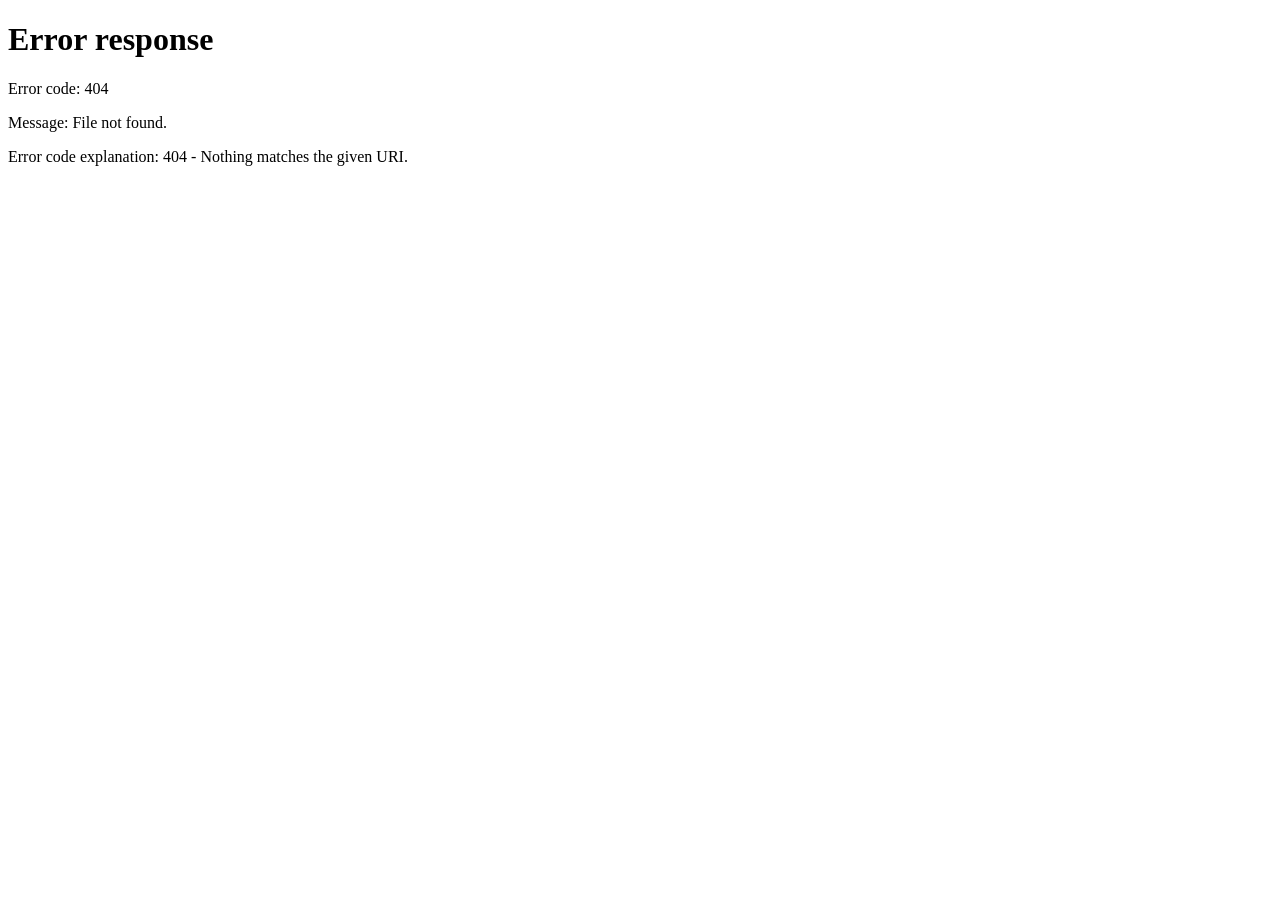
==== commit 083341b5: "connect" ====
--- a/index.html
+++ b/index.html
@@ -2,406 +2,14 @@
 <html lang="en">
 <head>
   <meta charset="UTF-8" />
-  <meta name="viewport" content="width=device-width, initial-scale=1.0" />
-  <title>AGRI-PAL — Autonomous Field Robot</title>
-  <meta name="description" content="Agri-Pal is an autonomous line-following, obstacle-avoiding, crop-harvesting field robot. Explore the design, the build and the live status." />
-  <link rel="preconnect" href="https://fonts.googleapis.com" />
-  <link rel="preconnect" href="https://fonts.gstatic.com" crossorigin />
-  <link href="https://fonts.googleapis.com/css2?family=Archivo+Black&family=Inter:wght@400;500;600;700&display=swap" rel="stylesheet" />
-  <link rel="stylesheet" href="style.css?v=19" />
-  <link rel="stylesheet" href="live-backdrop.css?v=19" />
-  <link rel="stylesheet" href="live-contours.css?v=19" />
-  <link rel="stylesheet" href="auth-ui.css?v=19" />
-  <link rel="stylesheet" href="auth-gate.css?v=19" />
+  <meta http-equiv="refresh" content="0; url=./web/index.html" />
+  <title>Agri-Pal</title>
+  <script>
+    (function () {
+      var hash = window.location.hash || "";
+      window.location.replace("./web/index.html" + hash);
+    })();
+  </script>
 </head>
-<body id="top" data-page="home">
-
-  <a class="skip-link" href="#main">Skip to content</a>
-
-  <!-- ============ NAVBAR: floating pill ============ -->
-  <header class="site-nav" id="site-nav" data-theme="light">
-    <a class="nav-logo" href="#top" data-modal="home">
-      <svg class="nav-mark" viewBox="0 0 32 32" aria-hidden="true">
-        <circle cx="16" cy="16" r="12" />
-        <circle cx="16" cy="16" r="5" fill="#0d1014" />
-      </svg>
-      <span class="nav-name">Agri-Pal</span>
-    </a>
-    <nav class="nav-links" id="nav-links" aria-label="Primary">
-      <a href="#top" data-modal="home">Home</a>
-<a href="#components" data-modal="components">Components</a>
-      <a href="#specs" data-modal="specs">Specs</a>
-      <a href="#live-status" data-modal="status">Live Status</a>
-    </nav>
-    <div class="nav-right">
-      <div class="nav-pfp-wrap">
-        <button type="button" id="nav-pfp-btn" class="nav-pfp-btn" aria-label="Account">
-          <svg viewBox="0 0 24 24" fill="none" stroke="currentColor" stroke-width="2" stroke-linecap="round" stroke-linejoin="round" aria-hidden="true"><circle cx="12" cy="8" r="4"/><path d="M4 20c0-4 4-6 8-6s8 2 8 6"/></svg>
-        </button>
-      </div>
-      <a class="nav-cta" href="#contact" data-contact>Get in touch</a>
-    </div>
-    <button class="nav-burger" id="nav-burger" aria-expanded="false" aria-controls="nav-links" aria-label="Toggle navigation">
-      <span></span><span></span><span></span>
-    </button>
-  </header>
-
-  <main id="main">
-
-    <!-- ============ 1 · HERO / MOODBOARD ============ -->
-    <section class="hero moodboard">
-      <div class="mg-blobs" aria-hidden="true"><i></i><i></i><i></i></div>
-
-      <!-- hand-drawn accents (direct children of hero, centred % of hero container) -->
-      <div class="doodle-wrap aster" style="left: 30%; top: 24%;"><svg class="doodle-svg" viewBox="0 0 60 60" fill="none" aria-hidden="true">
-        <path d="M30 2v56M2 30h56M10 10l40 40M50 10L10 50" stroke-width="4" stroke-linecap="round"/>
-      </svg></div>
-      <div class="doodle-wrap swirl" style="left: 68%; top: 23%;"><svg class="doodle-svg" viewBox="0 0 120 90" fill="none" aria-hidden="true">
-        <path d="M84 6c26 8 6 42-20 32C40 28 16 46 26 68c8 18 44 14 58-4" stroke-width="4" stroke-linecap="round"/>
-      </svg></div>
-      <div class="doodle-wrap squiggle" style="left: 50%; top: 77%;"><svg class="doodle-svg" viewBox="0 0 220 18" fill="none" aria-hidden="true">
-        <path d="M2 12c18-10 30-10 44 0s26 10 44 0 30-10 44 0 26 10 42 2" stroke-width="5" stroke-linecap="round"/>
-      </svg></div>
-      <div class="doodle-wrap leaf" style="left: 8%; top: 49%;"><svg class="doodle-svg" viewBox="0 0 60 70" fill="none" aria-hidden="true">
-        <path d="M30 6c-6 14-6 30 0 44s14 20 0 44" stroke-width="4" stroke-linecap="round"/>
-        <path d="M18 30c-5-5-10-5-14 0s-5 10 0 14M42 30c5-5 10-5 14 0s5 10 0 14" stroke-width="3.5" stroke-linecap="round"/>
-      </svg></div>
-      <div class="doodle-wrap sparkle" style="left: 93%; top: 49%;"><svg class="doodle-svg" viewBox="0 0 38 38" fill="none" aria-hidden="true">
-        <path d="M19 2v16M3 19h16M10 10l8 8M28 10l-8 8" stroke-width="3" stroke-linecap="round"/>
-        <circle cx="12" cy="12" r="2.5"/><circle cx="26" cy="26" r="2.5"/>
-      </svg></div>
-
-      <p class="kicker">Autonomous / Field Robot</p>
-
-      <div class="wordmark-wrap">
-        <h1 class="wordmark">Agri-Pal</h1>
-      </div>
-
-      <p class="tagline">Autonomous line-following, obstacle-avoiding, crop-harvesting robot.</p>
-
-      <!-- scattered photo thumbnails -->
-      <div class="thumb-cloud" aria-hidden="false">
-        <figure class="thumb t1">
-          <div class="thumb-img"><img src="assets/moodboard/thumb-robot-face.jpg" alt="Agri-Pal robot face detail" loading="lazy" width="320" height="240"/></div>
-          <figcaption class="thumb-caption">Robot face</figcaption>
-        </figure>
-        <figure class="thumb t2">
-          <div class="thumb-img"><img src="assets/moodboard/thumb-pcb-electronics.jpg" alt="PCB electronics close-up" loading="lazy" width="320" height="240"/></div>
-          <figcaption class="thumb-caption">Control board</figcaption>
-        </figure>
-        <figure class="thumb t3">
-          <div class="thumb-img"><img src="assets/moodboard/thumb-crop-rows.jpg" alt="Crop rows in a field" loading="lazy" width="320" height="240"/></div>
-          <figcaption class="thumb-caption">Field rows</figcaption>
-        </figure>
-        <figure class="thumb t4">
-          <div class="thumb-img"><img src="assets/moodboard/thumb-assembly-line.jpg" alt="Assembly line workshop" loading="lazy" width="320" height="240"/></div>
-          <figcaption class="thumb-caption">Assembly line</figcaption>
-        </figure>
-        <figure class="thumb t5">
-          <div class="thumb-img"><img src="assets/moodboard/thumb-seedlings.jpg" alt="Young seedlings sprouting" loading="lazy" width="320" height="240"/></div>
-          <figcaption class="thumb-caption">Seedlings</figcaption>
-        </figure>
-      </div>
-
-      <a class="discover" href="#assembly" aria-label="Discover the assembly">
-        <span>Discover</span>
-        <span class="cue-line" aria-hidden="true"></span>
-      </a>
-    </section>
-
-    <!-- ============ 2 · ASSEMBLY SHOWCASE ============ -->
-    <section id="assembly" class="asc-section">
-      <div class="asc-track" id="asc-track">
-        <div class="asc-stage" id="asc-stage">
-          <canvas id="bot-canvas" class="assembly-canvas" aria-label="Assembly animation — scroll to assemble the bot"></canvas>
-
-          <div class="asc-loader" id="asc-loader" role="status" aria-live="polite">
-            <span class="spinner" aria-hidden="true"></span>
-            <span id="asc-loader-label">Loading render frames…</span>
-          </div>
-
-          <p class="asc-caption" id="asc-caption">Scroll to assemble the bot</p>
-
-          <noscript>
-            <div class="noscript-fallback">
-              <img src="assets/frames/frame_120.jpg" alt="Assembled Agri-Pal robot" />
-              <span>Enable JavaScript to see the assembly animation. Here is the finished build.</span>
-            </div>
-          </noscript>
-        </div>
-      </div>
-    </section>
-
-    <!-- ============ 3 · CAPABILITIES (pinned, scroll-driven) ============ -->
-    <section id="capabilities" class="cap-track-section">
-      <div class="cap-stage" id="cap-stage">
-        <div class="cap-wire reveal" aria-hidden="true">
-          <svg class="doodle aster" viewBox="0 0 60 60" fill="none">
-            <path d="M30 2v56M2 30h56M10 10l40 40M50 10L10 50" stroke-width="4" stroke-linecap="round"/>
-          </svg>
-          <div class="robot-panel" id="robot-panel">
-            <canvas class="dot-robot" id="dot-robot" role="img" aria-label="Dot-built Agri-Pal robot"></canvas>
-          </div>
-        </div>
-
-        <div class="cap-content reveal">
-          <div class="cap-labels" id="cap-labels">
-            <div class="cap-label lit" id="cap-navigate" data-phase="0">
-              <span class="num">01</span>
-              <h3>Navigate</h3>
-              <p class="cap-sub">Line follower</p>
-              <p class="cap-desc">An IR sensor array reads the guide line and a PID loop adjusts motor speed in real time, keeping the bot centered on the row.</p>
-            </div>
-            <div class="cap-label" id="cap-detect" data-phase="1">
-              <span class="num">02</span>
-              <h3>Detect</h3>
-              <p class="cap-sub">Obstacle detection</p>
-              <p class="cap-desc">Ultrasonic sensing scans ahead. When something enters the safety distance, the bot halts or reroutes around it.</p>
-            </div>
-            <div class="cap-label" id="cap-harvest" data-phase="2">
-              <span class="num">03</span>
-              <h3>Harvest</h3>
-              <p class="cap-sub">Plucking</p>
-              <p class="cap-desc">A servo-driven arm with a gripper picks the ripe produce and places it in the collection tray.</p>
-            </div>
-          </div>
-          <p class="cap-tag">You focus on the field. It handles the row.</p>
-        </div>
-      </div>
-    </section>
-
-    <!-- ============ 4 · DARK FLIP — LIVE STATUS / SPECS ============ -->
-    <section id="live" class="section dark-flip">
-      <p class="flip-eyebrow">— System / Live status</p>
-
-      <div class="wire-model reveal">
-        <div class="wire-rotate" id="wire-rotate" role="img" aria-label="Interactive Agri-Pal wireframe — drag to rotate">
-          <svg viewBox="0 0 300 340" fill="none" stroke="#9aa4b2" stroke-width="2" stroke-linecap="round" stroke-linejoin="round">
-            <circle cx="150" cy="40" r="22" stroke="#3ddc84" />
-            <path d="M150 62v34" />
-            <rect x="104" y="96" width="92" height="44" rx="10" stroke="#eef1f5" />
-            <path d="M104 118h-14v92h26M196 118h14v92h-26" />
-            <circle cx="76" cy="234" r="26" />
-            <circle cx="224" cy="234" r="26" />
-            <path d="M150 140v96" />
-            <rect x="96" y="236" width="54" height="28" rx="8" />
-            <rect x="150" y="236" width="54" height="28" rx="8" />
-            <path d="M150 264c-10 34-34 48-62 56M150 264c10 34 34 48 62 56" opacity=".35" />
-          </svg>
-        </div>
-        <p class="tele-caption">Live telemetry</p>
-      </div>
-
-      <div class="flip-content reveal">
-        <h2 class="flip-head">Built to work the row, <span class="glow">on its own.</span></h2>
-        <div class="flip-body">
-          <p>Agri-Pal drives the crop row with an IR line-following PID loop, watches for anything in its path with ultrasonic ranging, and reaches out to pluck ripe produce into its payload.</p>
-          <p>Telemetry below is pulled straight from the on-board controller over the local API.</p>
-        </div>
-
-        <div class="stat-rows" id="stat-rows">
-          <div class="stat-row">
-            <span class="stat-label"><span class="live-dot" aria-hidden="true"></span>Battery</span>
-            <span class="stat-value pulse" id="row-battery">—</span>
-          </div>
-          <div class="stat-row">
-            <span class="stat-label"><span class="live-dot" aria-hidden="true"></span>Mode</span>
-            <span class="stat-value" id="row-mode">Standby</span>
-          </div>
-          <div class="stat-row">
-            <span class="stat-label"><span class="live-dot" aria-hidden="true"></span>Last obstacle</span>
-            <span class="stat-value" id="row-obstacle">None</span>
-          </div>
-          <div class="stat-row">
-            <span class="stat-label"><span class="live-dot" aria-hidden="true"></span>Items plucked</span>
-            <span class="stat-value pulse" id="row-plucked">0</span>
-          </div>
-        </div>
-
-        <div class="flip-cta">
-          <a class="btn btn-accent btn-arrow" href="#specs" data-modal="specs">
-            Explore full specs
-            <svg viewBox="0 0 24 24" fill="none" stroke="currentColor" stroke-width="2" stroke-linecap="round" stroke-linejoin="round"><path d="M7 17L17 7M9 7h8v8"/></svg>
-          </a>
-          <a class="btn btn-dark" href="#live-status" data-modal="status">Open live dashboard</a>
-        </div>
-      </div>
-    </section>
-  </main>
-
-  <div id="modal-root"></div>
-
-  <!-- ============ AUTH VIEWS ============ -->
-  <section id="login" class="auth-view" aria-hidden="true">
-    <div class="auth-shell">
-      <div class="auth-left">
-        <div class="crew-wrap"></div>
-      </div>
-      <div class="auth-card" id="login-card">
-        <div class="auth-logo">
-          <span class="auth-logo-mark"></span>
-        </div>
-        <h1 class="auth-title">Welcome back!</h1>
-        <p class="auth-sub">Please enter your details</p>
-        <form class="auth-form" id="login-form" novalidate>
-          <div class="auth-field field">
-            <input id="login-email" name="email" type="email" autocomplete="email" required />
-            <label for="login-email">Email</label>
-            <p class="auth-err" data-for="email"></p>
-          </div>
-          <div class="auth-field field auth-field--pw">
-            <label for="login-password">Password</label>
-            <div class="password-input-row">
-              <input id="login-password" name="password" type="password" autocomplete="current-password" required />
-              <button type="button" class="auth-eye pw-toggle" aria-pressed="false" aria-label="Show password" data-toggle="login-password">
-                <svg viewBox="0 0 24 24" fill="none" stroke="currentColor" stroke-width="2" stroke-linecap="round" stroke-linejoin="round"><path d="M1 12s4-8 11-8 11 8 11 8-4 8-11 8-11-8-11-8z"/><circle cx="12" cy="12" r="3"/></svg>
-              </button>
-            </div>
-            <p class="auth-err" data-for="password"></p>
-          </div>
-          <div class="auth-row">
-            <label class="auth-check"><input type="checkbox" id="login-remember" checked /> Remember me</label>
-            <a href="#" class="auth-link" id="login-forgot">Forgot password?</a>
-          </div>
-          <p class="auth-note" id="login-forgot-note" aria-live="polite" hidden>Password reset by email isn't set up yet. Ask your Agri-Pal admin to reset it, or create a new account with a new bot code.</p>
-          <button type="submit" class="auth-btn auth-btn--primary" id="login-submit">Log in</button>
-          <button type="button" class="auth-btn auth-btn--secondary" id="login-claim">
-            <svg viewBox="0 0 24 24" fill="none" stroke="currentColor" stroke-width="2" stroke-linecap="round" stroke-linejoin="round"><circle cx="7.5" cy="15.5" r="5.5"/><path d="M21 2l-9.6 9.6M15.5 7.5l3 3"/></svg>
-            Claim a bot with a code
-          </button>
-          <p class="auth-banner" id="login-banner" hidden></p>
-          <p class="auth-bottom">Don't have an account? <a href="#signup" class="auth-link">Sign up</a></p>
-        </form>
-      </div>
-    </div>
-  </section>
-
-  <section id="signup" class="auth-view" aria-hidden="true">
-    <div class="auth-shell">
-      <div class="auth-left">
-        <div class="crew-wrap"></div>
-      </div>
-      <div class="auth-card" id="signup-card">
-        <div class="auth-steps">
-          <span class="auth-stepbar"></span>
-          <span class="auth-stepbar"></span>
-        </div>
-        <p class="auth-steplabel">Step 1 of 2</p>
-        <div class="auth-step" data-step="1">
-          <h1 class="auth-title">Claim your bot</h1>
-          <p class="auth-sub">Enter the code that came with your bot</p>
-          <form class="auth-form" id="signup-step1" novalidate>
-            <div class="auth-field field">
-              <input id="signup-code" name="code" type="text" autocomplete="off" required />
-              <label for="signup-code">Bot code</label>
-              <p class="auth-hint">Demo code: AGRI-DEMO-0001</p>
-              <p class="auth-err" data-for="code"></p>
-            </div>
-            <div class="auth-chip" id="signup-chip" hidden></div>
-            <button type="submit" class="auth-btn auth-btn--primary" id="signup-check">Check code</button>
-          </form>
-        </div>
-        <div class="auth-step" data-step="2" hidden>
-          <h1 class="auth-title">Create your account</h1>
-          <p class="auth-sub">Set up your login</p>
-          <form class="auth-form" id="signup-step2" novalidate>
-            <div class="auth-field field">
-              <input id="signup-name" name="name" type="text" autocomplete="name" required />
-              <label for="signup-name">Name</label>
-              <p class="auth-err" data-for="name"></p>
-            </div>
-            <div class="auth-field field">
-              <input id="signup-email" name="email" type="email" autocomplete="email" required />
-              <label for="signup-email">Email</label>
-              <p class="auth-err" data-for="email"></p>
-            </div>
-            <div class="auth-field field auth-field--pw">
-              <label for="signup-password">Password</label>
-              <div class="password-input-row">
-                <input id="signup-password" name="password" type="password" autocomplete="new-password" required />
-                <button type="button" class="auth-eye pw-toggle" aria-pressed="false" aria-label="Show password" data-toggle="signup-password">
-                  <svg viewBox="0 0 24 24" fill="none" stroke="currentColor" stroke-width="2" stroke-linecap="round" stroke-linejoin="round"><path d="M1 12s4-8 11-8 11 8 11 8-4 8-11 8-11-8-11-8z"/><circle cx="12" cy="12" r="3"/></svg>
-                </button>
-              </div>
-              <div class="auth-strength"><span></span><span></span><span></span><span></span></div>
-              <p class="auth-hint">8+ characters · a letter · a number</p>
-              <p class="auth-err" data-for="password"></p>
-            </div>
-            <div class="auth-field field">
-              <input id="signup-confirm" name="confirm" type="password" autocomplete="new-password" required />
-              <label for="signup-confirm">Confirm password</label>
-              <p class="auth-err" data-for="confirm"></p>
-            </div>
-            <div class="auth-row">
-              <a href="#" class="auth-link" id="signup-back">Back</a>
-            </div>
-            <button type="submit" class="auth-btn auth-btn--primary" id="signup-create">Create account</button>
-          </form>
-        </div>
-        <div class="auth-step" data-step="success" hidden>
-          <div class="auth-success">
-            <svg class="auth-check" viewBox="0 0 52 52" aria-hidden="true"><circle cx="26" cy="26" r="24" fill="none" stroke="#14a35c" stroke-width="3"/><path d="M14 27 L22 35 L38 19" fill="none" stroke="#14a35c" stroke-width="3.5" stroke-linecap="round" stroke-linejoin="round"/></svg>
-            <h1 class="auth-title" id="signup-success-name">Welcome!</h1>
-            <p class="auth-sub" id="signup-success-bot">Bot linked.</p>
-            <button type="button" class="auth-btn auth-btn--primary" id="signup-gonow">Go now</button>
-          </div>
-        </div>
-        <p class="auth-banner" id="signup-banner" hidden></p>
-        <p class="auth-bottom">Already have an account? <a href="#login" class="auth-link">Log in</a></p>
-      </div>
-    </div>
-  </section>
-
-
-  <!-- ============ 5 · FOOTER ============ -->
-  <footer class="footer-site">
-    <div class="footer-cols">
-      <div class="footer-col">
-        <h4>Menu</h4>
-        <ul class="footer-links">
-          <li><a href="#top">Home</a></li>
-          <li><a href="#login">Log in</a></li>
-          <li><a href="#components" data-modal="components">Components</a></li>
-          <li><a href="#specs" data-modal="specs">Specs</a></li>
-          <li><a href="#live-status" data-modal="status">Live Status</a></li>
-        </ul>
-      </div>
-      <div class="footer-col">
-        <h4>Capabilities</h4>
-        <ul class="footer-links">
-          <li><a href="#capabilities">Navigate</a></li>
-          <li><a href="#capabilities">Detect</a></li>
-          <li><a href="#capabilities">Harvest</a></li>
-        </ul>
-      </div>
-      <div class="footer-col">
-        <h4>Contact</h4>
-        <p class="footer-contact">Questions or collaboration?<br /><a href="#contact" data-contact>hello@agripal.xyz</a></p>
-        <a class="footer-phone" href="tel:+918650666570">8650666570</a>
-      </div>
-    </div>
-
-    <div class="footer-wordmark" aria-hidden="true">Agri-Pal</div>
-
-    <div class="footer-bottom">
-      <span>© 2026 Agri-Pal · Autonomous Crop Harvesting Robot</span>
-    </div>
-  </footer>
-
-
-  <script src="ui.js?v=19"></script>
-  <script src="botshape.js?v=19"></script>
-  <script src="botrig.js?v=19"></script>
-  <script src="dotrobot.js?v=19"></script>
-  <script src="script.js?v=19"></script>
-  <script src="live-dashboard.js?v=19"></script>
-  <script src="specs.js?v=19"></script>
-  <script src="particles.js?v=19"></script>
-  <script src="live-backdrop.js?v=19"></script>
-  <script src="contours.js?v=19"></script>
-  <script src="live-contours.js?v=19"></script>
-  <script src="login-crew.js?v=19"></script>
-<script src="auth-ui.js?v=19"></script>
-  <script src="auth-gate.js?v=19"></script>
-</body>
-</html>+<body></body>
+</html>
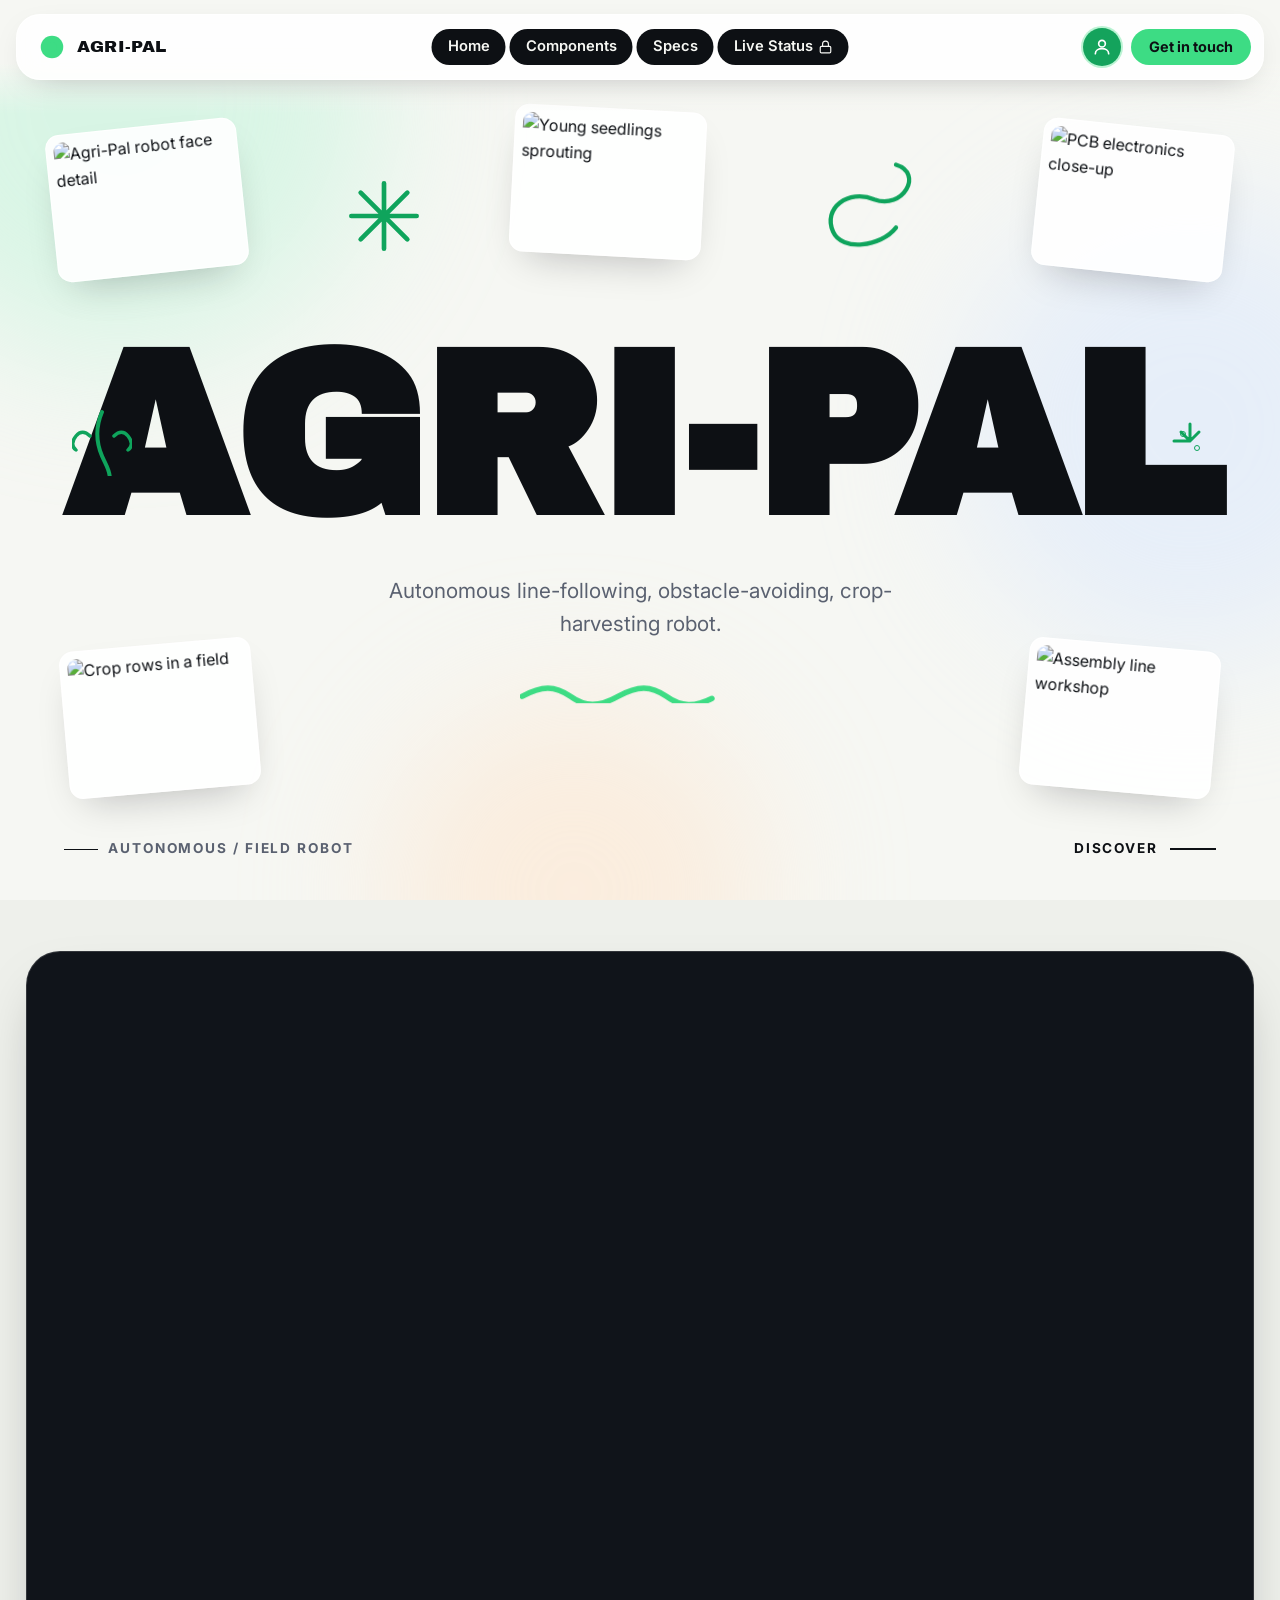
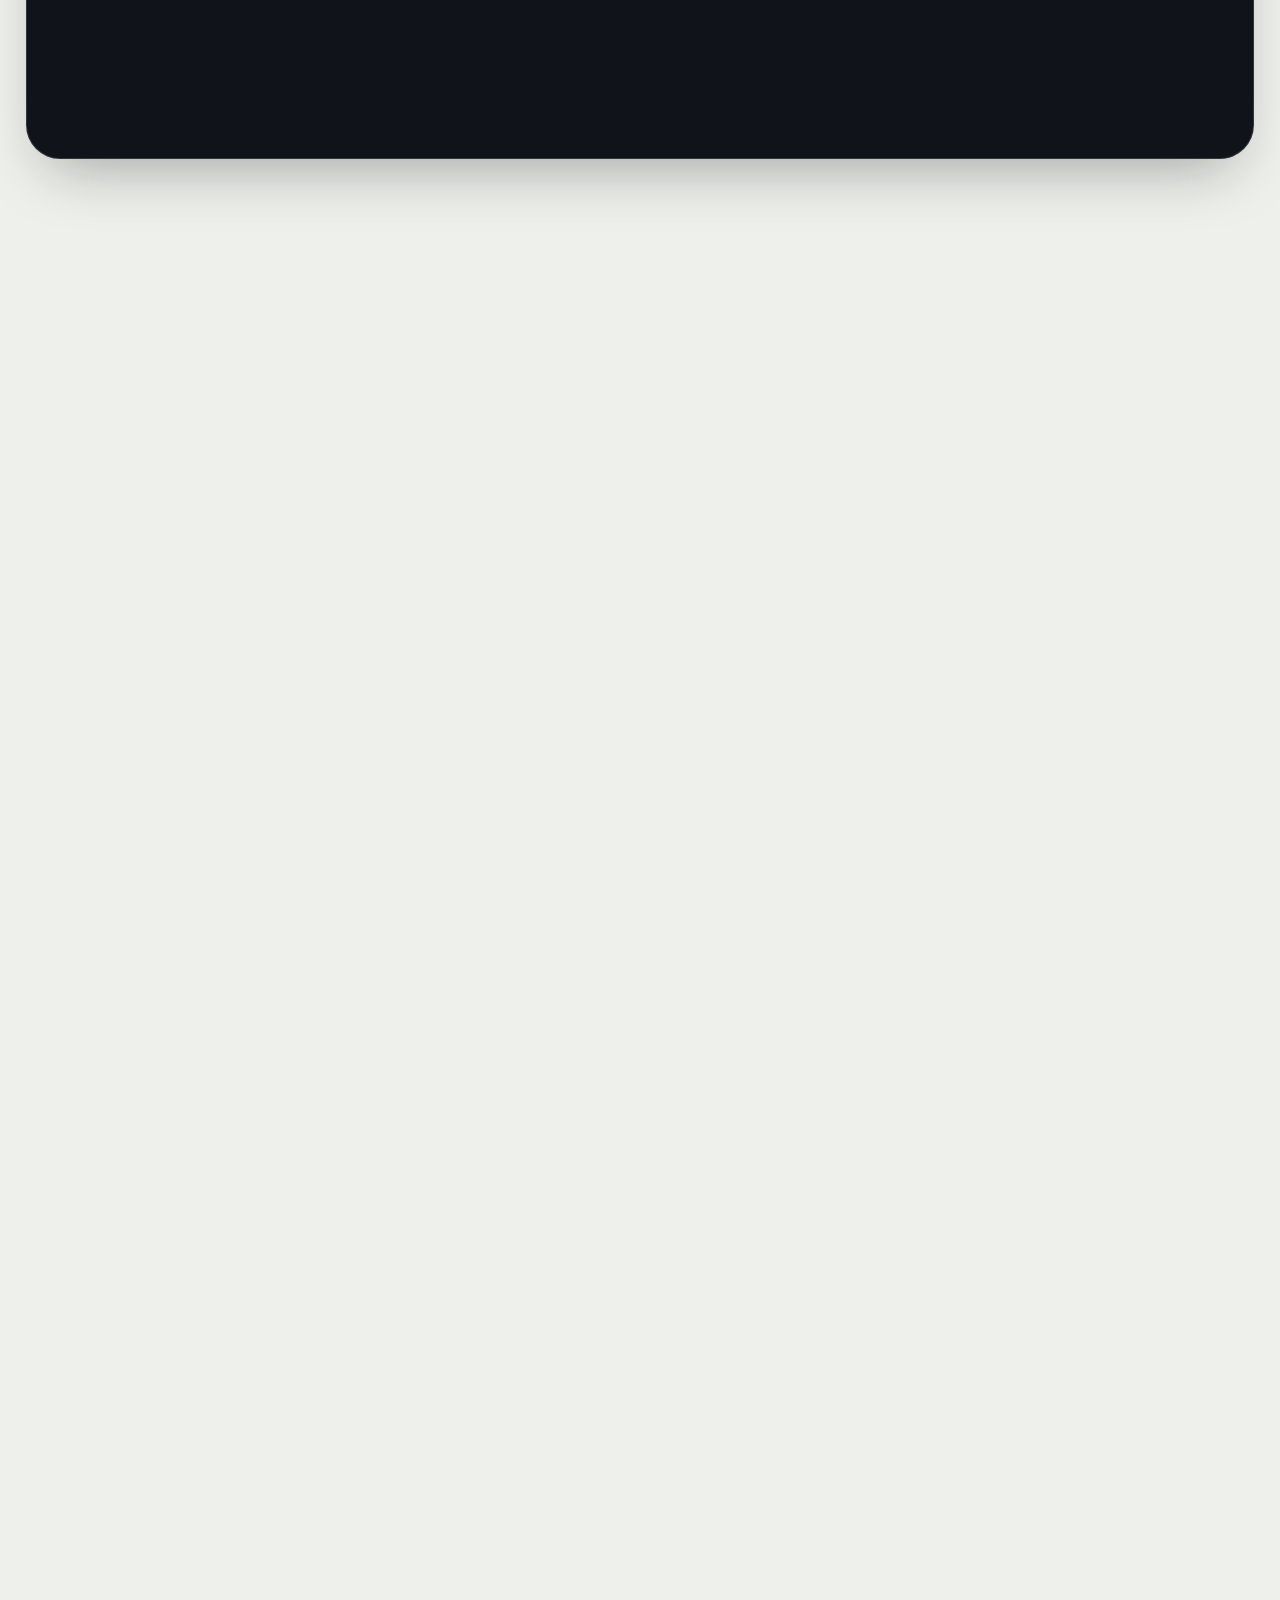
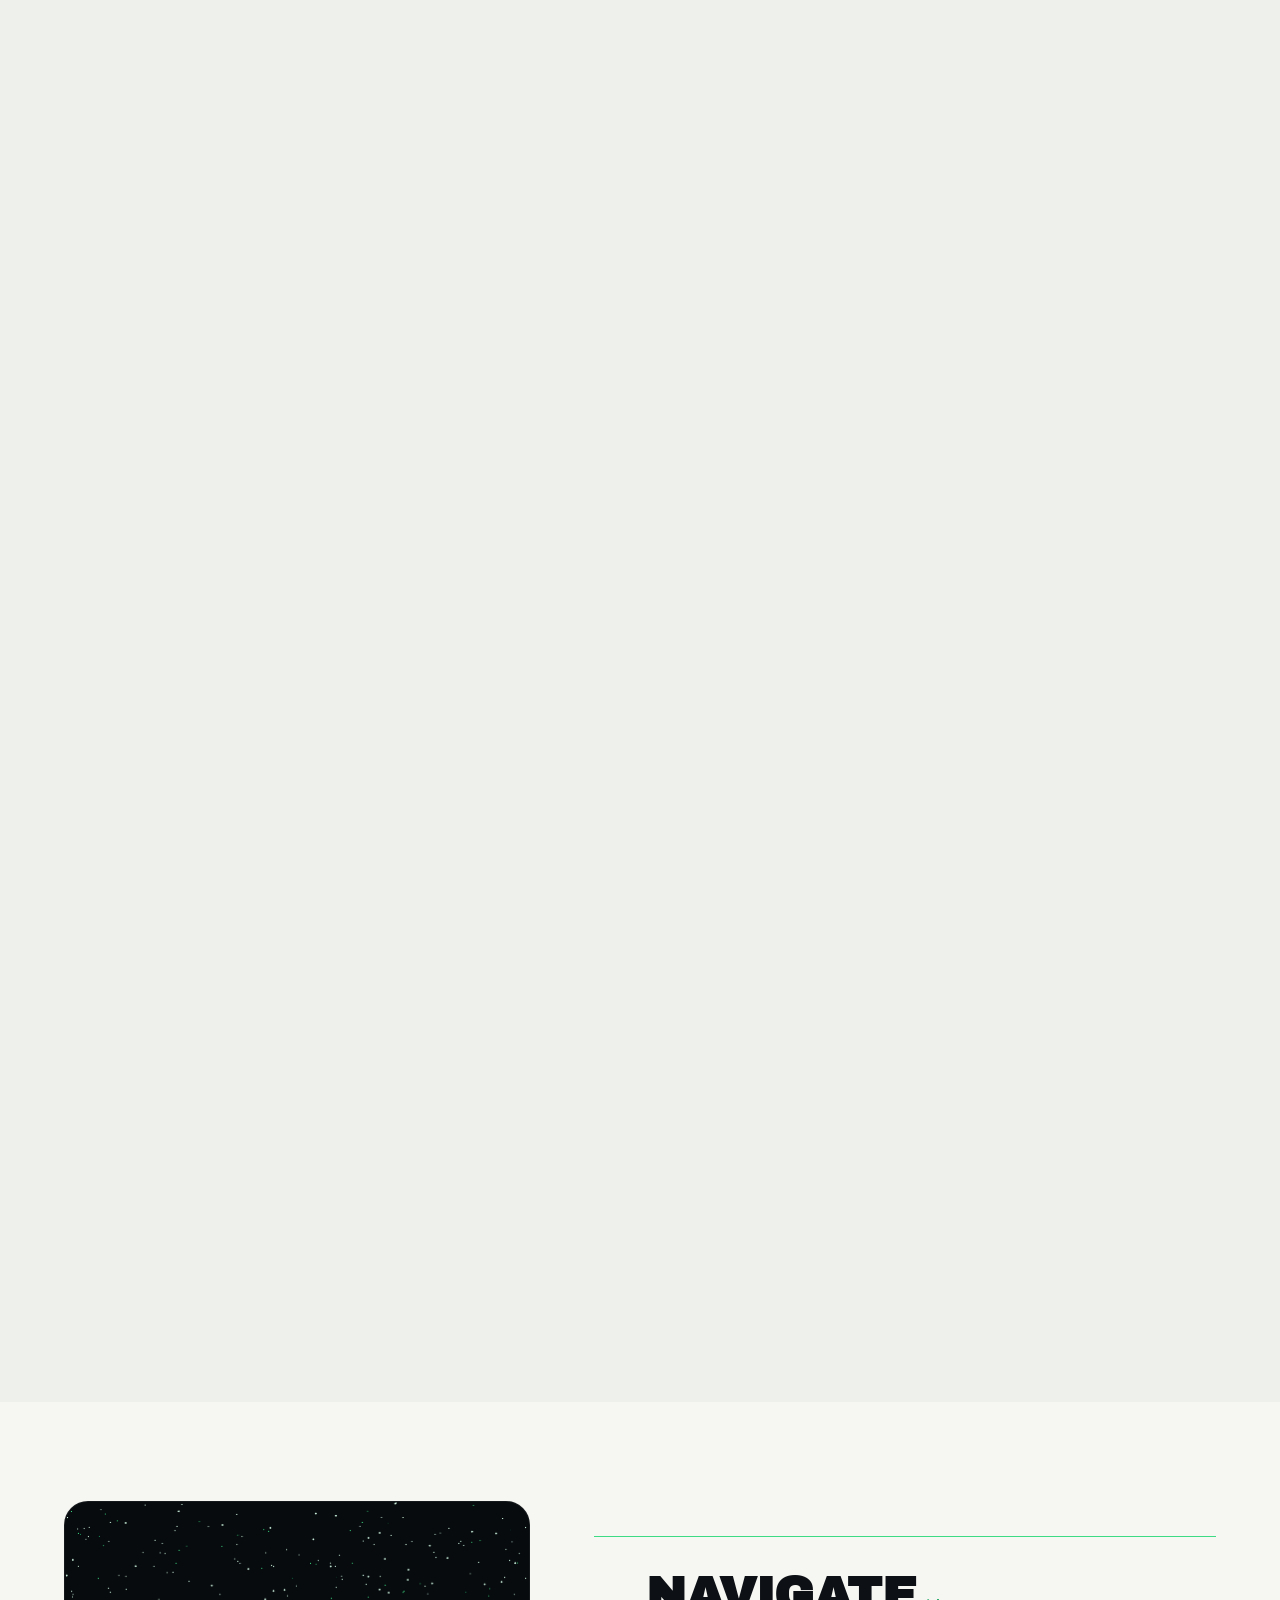
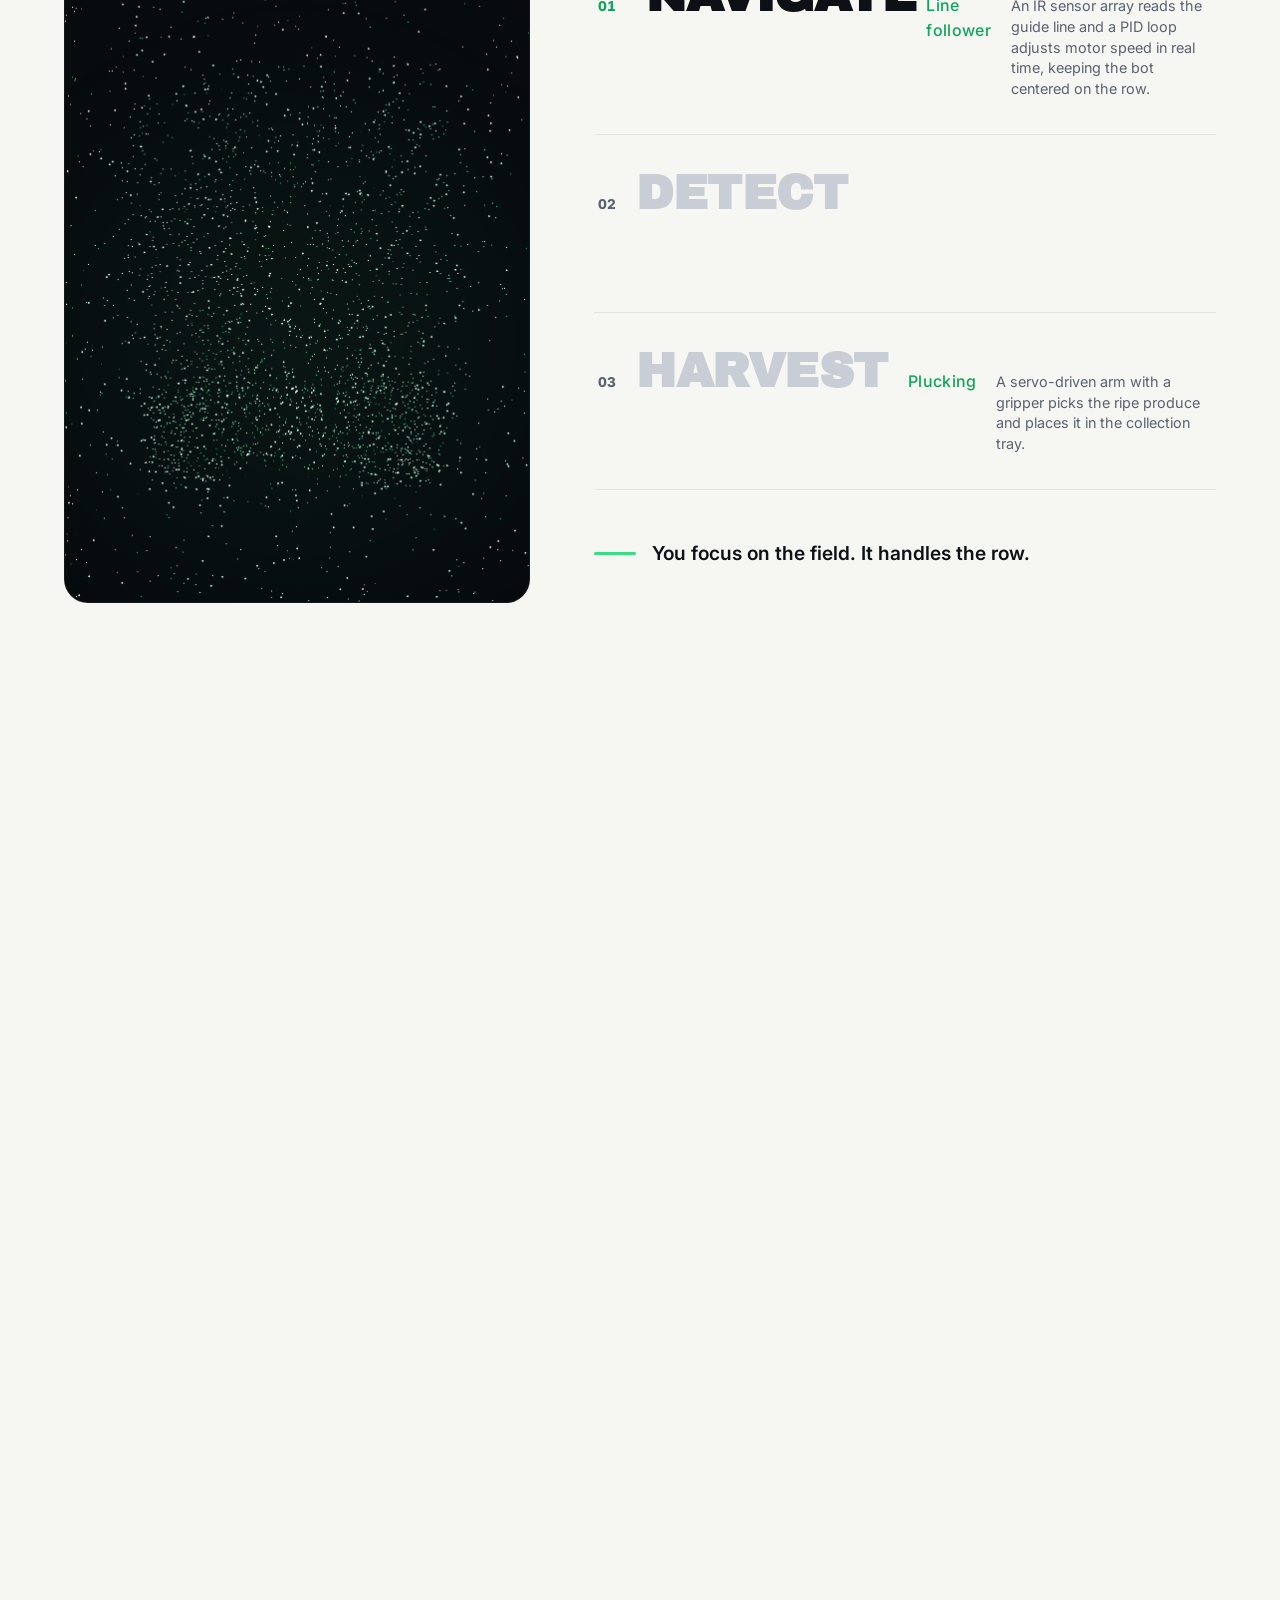
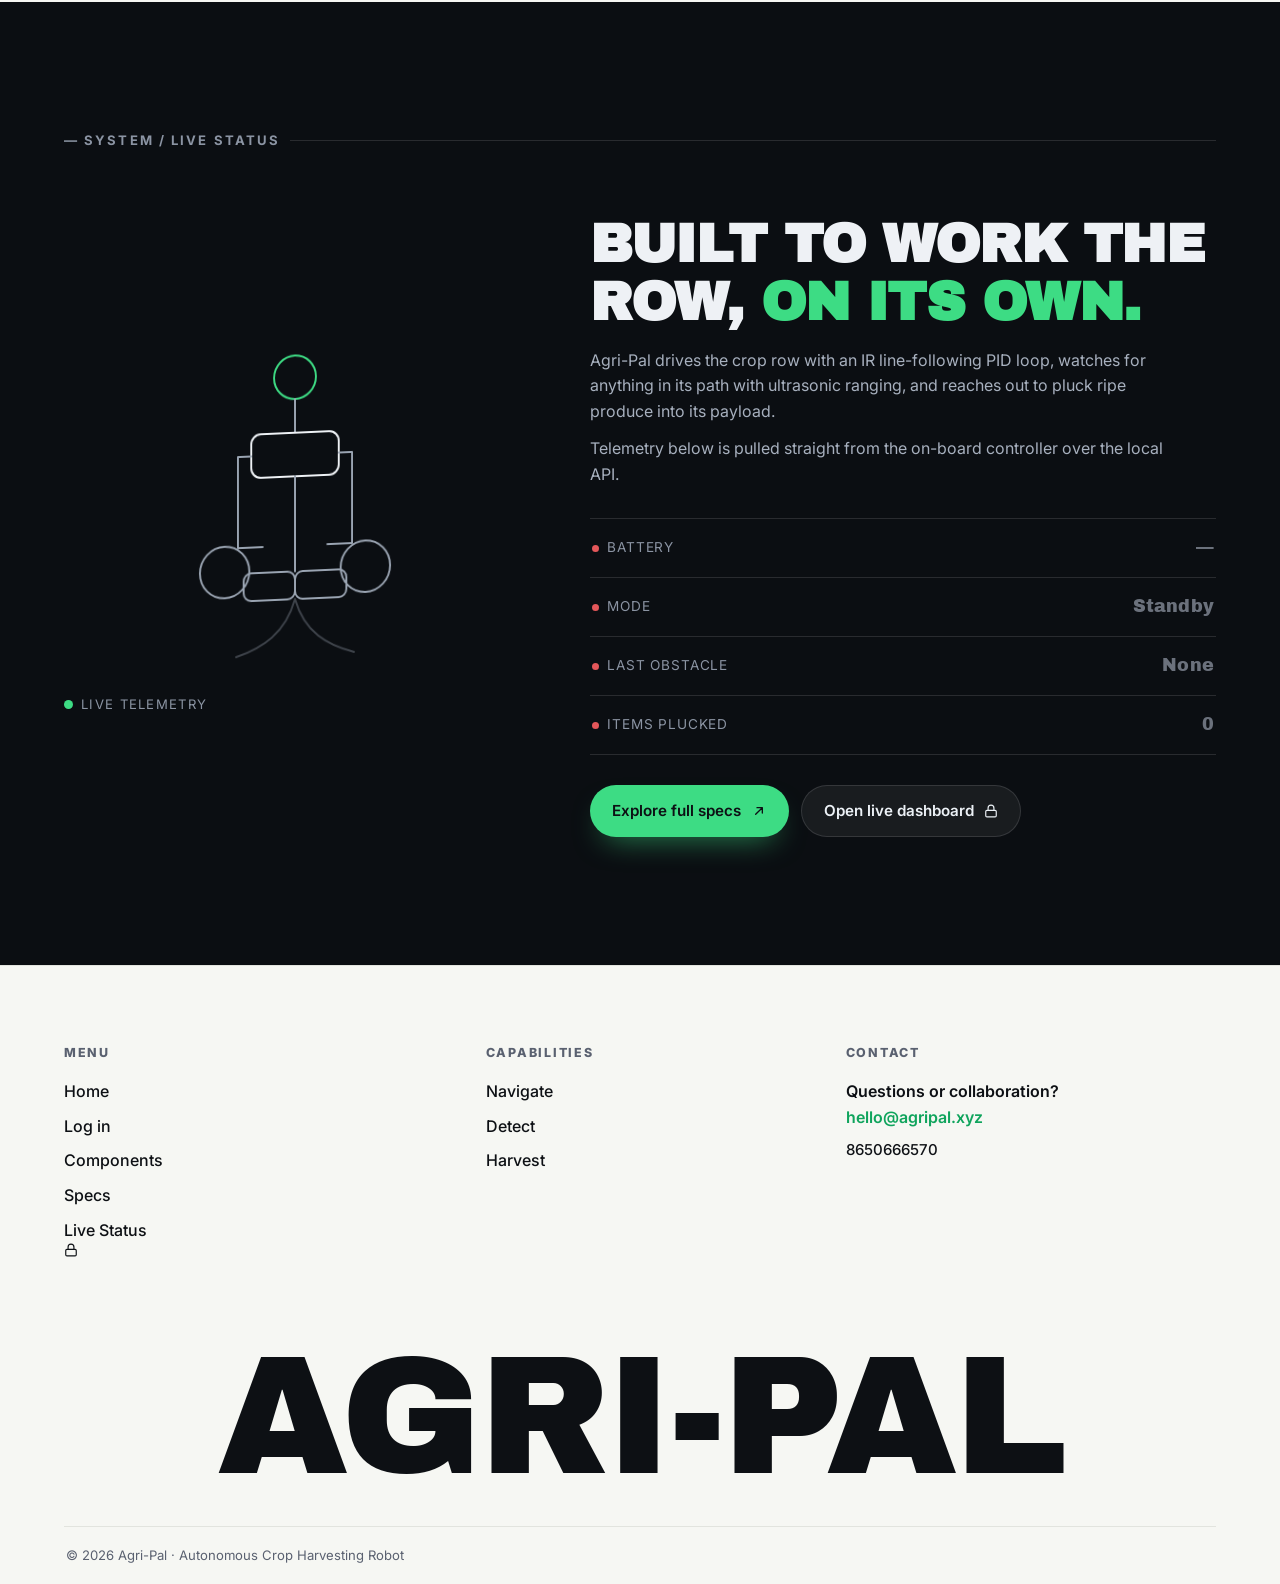
==== commit 11f5eae7: "doooooooooo" ====
--- a/index.html
+++ b/index.html
@@ -2,14 +2,407 @@
 <html lang="en">
 <head>
   <meta charset="UTF-8" />
-  <meta http-equiv="refresh" content="0; url=./web/index.html" />
-  <title>Agri-Pal</title>
-  <script>
-    (function () {
-      var hash = window.location.hash || "";
-      window.location.replace("./web/index.html" + hash);
-    })();
-  </script>
+  <meta name="viewport" content="width=device-width, initial-scale=1.0" />
+  <title>AGRI-PAL — Autonomous Field Robot</title>
+  <meta name="description" content="Agri-Pal is an autonomous line-following, obstacle-avoiding, crop-harvesting field robot. Explore the design, the build and the live status." />
+  <link rel="preconnect" href="https://fonts.googleapis.com" />
+  <link rel="preconnect" href="https://fonts.gstatic.com" crossorigin />
+  <link href="https://fonts.googleapis.com/css2?family=Archivo+Black&family=Inter:wght@400;500;600;700&display=swap" rel="stylesheet" />
+  <link rel="stylesheet" href="style.css?v=19" />
+  <link rel="stylesheet" href="live-backdrop.css?v=19" />
+  <link rel="stylesheet" href="live-contours.css?v=19" />
+  <link rel="stylesheet" href="auth-ui.css?v=19" />
+  <link rel="stylesheet" href="auth-gate.css?v=19" />
+  <script src="config.js?v=20"></script>
 </head>
-<body></body>
-</html>
+<body id="top" data-page="home">
+
+  <a class="skip-link" href="#main">Skip to content</a>
+
+  <!-- ============ NAVBAR: floating pill ============ -->
+  <header class="site-nav" id="site-nav" data-theme="light">
+    <a class="nav-logo" href="#top" data-modal="home">
+      <svg class="nav-mark" viewBox="0 0 32 32" aria-hidden="true">
+        <circle cx="16" cy="16" r="12" />
+        <circle cx="16" cy="16" r="5" fill="#0d1014" />
+      </svg>
+      <span class="nav-name">Agri-Pal</span>
+    </a>
+    <nav class="nav-links" id="nav-links" aria-label="Primary">
+      <a href="#top" data-modal="home">Home</a>
+<a href="#components" data-modal="components">Components</a>
+      <a href="#specs" data-modal="specs">Specs</a>
+      <a href="#live-status" data-modal="status">Live Status</a>
+    </nav>
+    <div class="nav-right">
+      <div class="nav-pfp-wrap">
+        <button type="button" id="nav-pfp-btn" class="nav-pfp-btn" aria-label="Account">
+          <svg viewBox="0 0 24 24" fill="none" stroke="currentColor" stroke-width="2" stroke-linecap="round" stroke-linejoin="round" aria-hidden="true"><circle cx="12" cy="8" r="4"/><path d="M4 20c0-4 4-6 8-6s8 2 8 6"/></svg>
+        </button>
+      </div>
+      <a class="nav-cta" href="#contact" data-contact>Get in touch</a>
+    </div>
+    <button class="nav-burger" id="nav-burger" aria-expanded="false" aria-controls="nav-links" aria-label="Toggle navigation">
+      <span></span><span></span><span></span>
+    </button>
+  </header>
+
+  <main id="main">
+
+    <!-- ============ 1 · HERO / MOODBOARD ============ -->
+    <section class="hero moodboard">
+      <div class="mg-blobs" aria-hidden="true"><i></i><i></i><i></i></div>
+
+      <!-- hand-drawn accents (direct children of hero, centred % of hero container) -->
+      <div class="doodle-wrap aster" style="left: 30%; top: 24%;"><svg class="doodle-svg" viewBox="0 0 60 60" fill="none" aria-hidden="true">
+        <path d="M30 2v56M2 30h56M10 10l40 40M50 10L10 50" stroke-width="4" stroke-linecap="round"/>
+      </svg></div>
+      <div class="doodle-wrap swirl" style="left: 68%; top: 23%;"><svg class="doodle-svg" viewBox="0 0 120 90" fill="none" aria-hidden="true">
+        <path d="M84 6c26 8 6 42-20 32C40 28 16 46 26 68c8 18 44 14 58-4" stroke-width="4" stroke-linecap="round"/>
+      </svg></div>
+      <div class="doodle-wrap squiggle" style="left: 50%; top: 77%;"><svg class="doodle-svg" viewBox="0 0 220 18" fill="none" aria-hidden="true">
+        <path d="M2 12c18-10 30-10 44 0s26 10 44 0 30-10 44 0 26 10 42 2" stroke-width="5" stroke-linecap="round"/>
+      </svg></div>
+      <div class="doodle-wrap leaf" style="left: 8%; top: 49%;"><svg class="doodle-svg" viewBox="0 0 60 70" fill="none" aria-hidden="true">
+        <path d="M30 6c-6 14-6 30 0 44s14 20 0 44" stroke-width="4" stroke-linecap="round"/>
+        <path d="M18 30c-5-5-10-5-14 0s-5 10 0 14M42 30c5-5 10-5 14 0s5 10 0 14" stroke-width="3.5" stroke-linecap="round"/>
+      </svg></div>
+      <div class="doodle-wrap sparkle" style="left: 93%; top: 49%;"><svg class="doodle-svg" viewBox="0 0 38 38" fill="none" aria-hidden="true">
+        <path d="M19 2v16M3 19h16M10 10l8 8M28 10l-8 8" stroke-width="3" stroke-linecap="round"/>
+        <circle cx="12" cy="12" r="2.5"/><circle cx="26" cy="26" r="2.5"/>
+      </svg></div>
+
+      <p class="kicker">Autonomous / Field Robot</p>
+
+      <div class="wordmark-wrap">
+        <h1 class="wordmark">Agri-Pal</h1>
+      </div>
+
+      <p class="tagline">Autonomous line-following, obstacle-avoiding, crop-harvesting robot.</p>
+
+      <!-- scattered photo thumbnails -->
+      <div class="thumb-cloud" aria-hidden="false">
+        <figure class="thumb t1">
+          <div class="thumb-img"><img src="assets/moodboard/thumb-robot-face.jpg" alt="Agri-Pal robot face detail" loading="lazy" width="320" height="240"/></div>
+          <figcaption class="thumb-caption">Robot face</figcaption>
+        </figure>
+        <figure class="thumb t2">
+          <div class="thumb-img"><img src="assets/moodboard/thumb-pcb-electronics.jpg" alt="PCB electronics close-up" loading="lazy" width="320" height="240"/></div>
+          <figcaption class="thumb-caption">Control board</figcaption>
+        </figure>
+        <figure class="thumb t3">
+          <div class="thumb-img"><img src="assets/moodboard/thumb-crop-rows.jpg" alt="Crop rows in a field" loading="lazy" width="320" height="240"/></div>
+          <figcaption class="thumb-caption">Field rows</figcaption>
+        </figure>
+        <figure class="thumb t4">
+          <div class="thumb-img"><img src="assets/moodboard/thumb-assembly-line.jpg" alt="Assembly line workshop" loading="lazy" width="320" height="240"/></div>
+          <figcaption class="thumb-caption">Assembly line</figcaption>
+        </figure>
+        <figure class="thumb t5">
+          <div class="thumb-img"><img src="assets/moodboard/thumb-seedlings.jpg" alt="Young seedlings sprouting" loading="lazy" width="320" height="240"/></div>
+          <figcaption class="thumb-caption">Seedlings</figcaption>
+        </figure>
+      </div>
+
+      <a class="discover" href="#assembly" aria-label="Discover the assembly">
+        <span>Discover</span>
+        <span class="cue-line" aria-hidden="true"></span>
+      </a>
+    </section>
+
+    <!-- ============ 2 · ASSEMBLY SHOWCASE ============ -->
+    <section id="assembly" class="asc-section">
+      <div class="asc-track" id="asc-track">
+        <div class="asc-stage" id="asc-stage">
+          <canvas id="bot-canvas" class="assembly-canvas" aria-label="Assembly animation — scroll to assemble the bot"></canvas>
+
+          <div class="asc-loader" id="asc-loader" role="status" aria-live="polite">
+            <span class="spinner" aria-hidden="true"></span>
+            <span id="asc-loader-label">Loading render frames…</span>
+          </div>
+
+          <p class="asc-caption" id="asc-caption">Scroll to assemble the bot</p>
+
+          <noscript>
+            <div class="noscript-fallback">
+              <img src="assets/frames/frame_120.jpg" alt="Assembled Agri-Pal robot" />
+              <span>Enable JavaScript to see the assembly animation. Here is the finished build.</span>
+            </div>
+          </noscript>
+        </div>
+      </div>
+    </section>
+
+    <!-- ============ 3 · CAPABILITIES (pinned, scroll-driven) ============ -->
+    <section id="capabilities" class="cap-track-section">
+      <div class="cap-stage" id="cap-stage">
+        <div class="cap-wire reveal" aria-hidden="true">
+          <svg class="doodle aster" viewBox="0 0 60 60" fill="none">
+            <path d="M30 2v56M2 30h56M10 10l40 40M50 10L10 50" stroke-width="4" stroke-linecap="round"/>
+          </svg>
+          <div class="robot-panel" id="robot-panel">
+            <canvas class="dot-robot" id="dot-robot" role="img" aria-label="Dot-built Agri-Pal robot"></canvas>
+          </div>
+        </div>
+
+        <div class="cap-content reveal">
+          <div class="cap-labels" id="cap-labels">
+            <div class="cap-label lit" id="cap-navigate" data-phase="0">
+              <span class="num">01</span>
+              <h3>Navigate</h3>
+              <p class="cap-sub">Line follower</p>
+              <p class="cap-desc">An IR sensor array reads the guide line and a PID loop adjusts motor speed in real time, keeping the bot centered on the row.</p>
+            </div>
+            <div class="cap-label" id="cap-detect" data-phase="1">
+              <span class="num">02</span>
+              <h3>Detect</h3>
+              <p class="cap-sub">Obstacle detection</p>
+              <p class="cap-desc">Ultrasonic sensing scans ahead. When something enters the safety distance, the bot halts or reroutes around it.</p>
+            </div>
+            <div class="cap-label" id="cap-harvest" data-phase="2">
+              <span class="num">03</span>
+              <h3>Harvest</h3>
+              <p class="cap-sub">Plucking</p>
+              <p class="cap-desc">A servo-driven arm with a gripper picks the ripe produce and places it in the collection tray.</p>
+            </div>
+          </div>
+          <p class="cap-tag">You focus on the field. It handles the row.</p>
+        </div>
+      </div>
+    </section>
+
+    <!-- ============ 4 · DARK FLIP — LIVE STATUS / SPECS ============ -->
+    <section id="live" class="section dark-flip">
+      <p class="flip-eyebrow">— System / Live status</p>
+
+      <div class="wire-model reveal">
+        <div class="wire-rotate" id="wire-rotate" role="img" aria-label="Interactive Agri-Pal wireframe — drag to rotate">
+          <svg viewBox="0 0 300 340" fill="none" stroke="#9aa4b2" stroke-width="2" stroke-linecap="round" stroke-linejoin="round">
+            <circle cx="150" cy="40" r="22" stroke="#3ddc84" />
+            <path d="M150 62v34" />
+            <rect x="104" y="96" width="92" height="44" rx="10" stroke="#eef1f5" />
+            <path d="M104 118h-14v92h26M196 118h14v92h-26" />
+            <circle cx="76" cy="234" r="26" />
+            <circle cx="224" cy="234" r="26" />
+            <path d="M150 140v96" />
+            <rect x="96" y="236" width="54" height="28" rx="8" />
+            <rect x="150" y="236" width="54" height="28" rx="8" />
+            <path d="M150 264c-10 34-34 48-62 56M150 264c10 34 34 48 62 56" opacity=".35" />
+          </svg>
+        </div>
+        <p class="tele-caption">Live telemetry</p>
+      </div>
+
+      <div class="flip-content reveal">
+        <h2 class="flip-head">Built to work the row, <span class="glow">on its own.</span></h2>
+        <div class="flip-body">
+          <p>Agri-Pal drives the crop row with an IR line-following PID loop, watches for anything in its path with ultrasonic ranging, and reaches out to pluck ripe produce into its payload.</p>
+          <p>Telemetry below is pulled straight from the on-board controller over the local API.</p>
+        </div>
+
+        <div class="stat-rows" id="stat-rows">
+          <div class="stat-row">
+            <span class="stat-label"><span class="live-dot" aria-hidden="true"></span>Battery</span>
+            <span class="stat-value pulse" id="row-battery">—</span>
+          </div>
+          <div class="stat-row">
+            <span class="stat-label"><span class="live-dot" aria-hidden="true"></span>Mode</span>
+            <span class="stat-value" id="row-mode">Standby</span>
+          </div>
+          <div class="stat-row">
+            <span class="stat-label"><span class="live-dot" aria-hidden="true"></span>Last obstacle</span>
+            <span class="stat-value" id="row-obstacle">None</span>
+          </div>
+          <div class="stat-row">
+            <span class="stat-label"><span class="live-dot" aria-hidden="true"></span>Items plucked</span>
+            <span class="stat-value pulse" id="row-plucked">0</span>
+          </div>
+        </div>
+
+        <div class="flip-cta">
+          <a class="btn btn-accent btn-arrow" href="#specs" data-modal="specs">
+            Explore full specs
+            <svg viewBox="0 0 24 24" fill="none" stroke="currentColor" stroke-width="2" stroke-linecap="round" stroke-linejoin="round"><path d="M7 17L17 7M9 7h8v8"/></svg>
+          </a>
+          <a class="btn btn-dark" href="#live-status" data-modal="status">Open live dashboard</a>
+        </div>
+      </div>
+    </section>
+  </main>
+
+  <div id="modal-root"></div>
+
+  <!-- ============ AUTH VIEWS ============ -->
+  <section id="login" class="auth-view" aria-hidden="true">
+    <div class="auth-shell">
+      <div class="auth-left">
+        <div class="crew-wrap"></div>
+      </div>
+      <div class="auth-card" id="login-card">
+        <div class="auth-logo">
+          <span class="auth-logo-mark"></span>
+        </div>
+        <h1 class="auth-title">Welcome back!</h1>
+        <p class="auth-sub">Please enter your details</p>
+        <form class="auth-form" id="login-form" novalidate>
+          <div class="auth-field field">
+            <input id="login-email" name="email" type="email" autocomplete="email" required />
+            <label for="login-email">Email</label>
+            <p class="auth-err" data-for="email"></p>
+          </div>
+          <div class="auth-field field auth-field--pw">
+            <label for="login-password">Password</label>
+            <div class="password-input-row">
+              <input id="login-password" name="password" type="password" autocomplete="current-password" required />
+              <button type="button" class="auth-eye pw-toggle" aria-pressed="false" aria-label="Show password" data-toggle="login-password">
+                <svg viewBox="0 0 24 24" fill="none" stroke="currentColor" stroke-width="2" stroke-linecap="round" stroke-linejoin="round"><path d="M1 12s4-8 11-8 11 8 11 8-4 8-11 8-11-8-11-8z"/><circle cx="12" cy="12" r="3"/></svg>
+              </button>
+            </div>
+            <p class="auth-err" data-for="password"></p>
+          </div>
+          <div class="auth-row">
+            <label class="auth-check"><input type="checkbox" id="login-remember" checked /> Remember me</label>
+            <a href="#" class="auth-link" id="login-forgot">Forgot password?</a>
+          </div>
+          <p class="auth-note" id="login-forgot-note" aria-live="polite" hidden>Password reset by email isn't set up yet. Ask your Agri-Pal admin to reset it, or create a new account with a new bot code.</p>
+          <button type="submit" class="auth-btn auth-btn--primary" id="login-submit">Log in</button>
+          <button type="button" class="auth-btn auth-btn--secondary" id="login-claim">
+            <svg viewBox="0 0 24 24" fill="none" stroke="currentColor" stroke-width="2" stroke-linecap="round" stroke-linejoin="round"><circle cx="7.5" cy="15.5" r="5.5"/><path d="M21 2l-9.6 9.6M15.5 7.5l3 3"/></svg>
+            Claim a bot with a code
+          </button>
+          <p class="auth-banner" id="login-banner" hidden></p>
+          <p class="auth-bottom">Don't have an account? <a href="#signup" class="auth-link">Sign up</a></p>
+        </form>
+      </div>
+    </div>
+  </section>
+
+  <section id="signup" class="auth-view" aria-hidden="true">
+    <div class="auth-shell">
+      <div class="auth-left">
+        <div class="crew-wrap"></div>
+      </div>
+      <div class="auth-card" id="signup-card">
+        <div class="auth-steps">
+          <span class="auth-stepbar"></span>
+          <span class="auth-stepbar"></span>
+        </div>
+        <p class="auth-steplabel">Step 1 of 2</p>
+        <div class="auth-step" data-step="1">
+          <h1 class="auth-title">Claim your bot</h1>
+          <p class="auth-sub">Enter the code that came with your bot</p>
+          <form class="auth-form" id="signup-step1" novalidate>
+            <div class="auth-field field">
+              <input id="signup-code" name="code" type="text" autocomplete="off" required />
+              <label for="signup-code">Bot code</label>
+              <p class="auth-hint">Demo code: AGRI-DEMO-0001</p>
+              <p class="auth-err" data-for="code"></p>
+            </div>
+            <div class="auth-chip" id="signup-chip" hidden></div>
+            <button type="submit" class="auth-btn auth-btn--primary" id="signup-check">Check code</button>
+          </form>
+        </div>
+        <div class="auth-step" data-step="2" hidden>
+          <h1 class="auth-title">Create your account</h1>
+          <p class="auth-sub">Set up your login</p>
+          <form class="auth-form" id="signup-step2" novalidate>
+            <div class="auth-field field">
+              <input id="signup-name" name="name" type="text" autocomplete="name" required />
+              <label for="signup-name">Name</label>
+              <p class="auth-err" data-for="name"></p>
+            </div>
+            <div class="auth-field field">
+              <input id="signup-email" name="email" type="email" autocomplete="email" required />
+              <label for="signup-email">Email</label>
+              <p class="auth-err" data-for="email"></p>
+            </div>
+            <div class="auth-field field auth-field--pw">
+              <label for="signup-password">Password</label>
+              <div class="password-input-row">
+                <input id="signup-password" name="password" type="password" autocomplete="new-password" required />
+                <button type="button" class="auth-eye pw-toggle" aria-pressed="false" aria-label="Show password" data-toggle="signup-password">
+                  <svg viewBox="0 0 24 24" fill="none" stroke="currentColor" stroke-width="2" stroke-linecap="round" stroke-linejoin="round"><path d="M1 12s4-8 11-8 11 8 11 8-4 8-11 8-11-8-11-8z"/><circle cx="12" cy="12" r="3"/></svg>
+                </button>
+              </div>
+              <div class="auth-strength"><span></span><span></span><span></span><span></span></div>
+              <p class="auth-hint">8+ characters · a letter · a number</p>
+              <p class="auth-err" data-for="password"></p>
+            </div>
+            <div class="auth-field field">
+              <input id="signup-confirm" name="confirm" type="password" autocomplete="new-password" required />
+              <label for="signup-confirm">Confirm password</label>
+              <p class="auth-err" data-for="confirm"></p>
+            </div>
+            <div class="auth-row">
+              <a href="#" class="auth-link" id="signup-back">Back</a>
+            </div>
+            <button type="submit" class="auth-btn auth-btn--primary" id="signup-create">Create account</button>
+          </form>
+        </div>
+        <div class="auth-step" data-step="success" hidden>
+          <div class="auth-success">
+            <svg class="auth-check" viewBox="0 0 52 52" aria-hidden="true"><circle cx="26" cy="26" r="24" fill="none" stroke="#14a35c" stroke-width="3"/><path d="M14 27 L22 35 L38 19" fill="none" stroke="#14a35c" stroke-width="3.5" stroke-linecap="round" stroke-linejoin="round"/></svg>
+            <h1 class="auth-title" id="signup-success-name">Welcome!</h1>
+            <p class="auth-sub" id="signup-success-bot">Bot linked.</p>
+            <button type="button" class="auth-btn auth-btn--primary" id="signup-gonow">Go now</button>
+          </div>
+        </div>
+        <p class="auth-banner" id="signup-banner" hidden></p>
+        <p class="auth-bottom">Already have an account? <a href="#login" class="auth-link">Log in</a></p>
+      </div>
+    </div>
+  </section>
+
+
+  <!-- ============ 5 · FOOTER ============ -->
+  <footer class="footer-site">
+    <div class="footer-cols">
+      <div class="footer-col">
+        <h4>Menu</h4>
+        <ul class="footer-links">
+          <li><a href="#top">Home</a></li>
+          <li><a href="#login">Log in</a></li>
+          <li><a href="#components" data-modal="components">Components</a></li>
+          <li><a href="#specs" data-modal="specs">Specs</a></li>
+          <li><a href="#live-status" data-modal="status">Live Status</a></li>
+        </ul>
+      </div>
+      <div class="footer-col">
+        <h4>Capabilities</h4>
+        <ul class="footer-links">
+          <li><a href="#capabilities">Navigate</a></li>
+          <li><a href="#capabilities">Detect</a></li>
+          <li><a href="#capabilities">Harvest</a></li>
+        </ul>
+      </div>
+      <div class="footer-col">
+        <h4>Contact</h4>
+        <p class="footer-contact">Questions or collaboration?<br /><a href="#contact" data-contact>hello@agripal.xyz</a></p>
+        <a class="footer-phone" href="tel:+918650666570">8650666570</a>
+      </div>
+    </div>
+
+    <div class="footer-wordmark" aria-hidden="true">Agri-Pal</div>
+
+    <div class="footer-bottom">
+      <span>© 2026 Agri-Pal · Autonomous Crop Harvesting Robot</span>
+    </div>
+  </footer>
+
+
+  <script src="ui.js?v=19"></script>
+  <script src="botshape.js?v=19"></script>
+  <script src="botrig.js?v=19"></script>
+  <script src="dotrobot.js?v=19"></script>
+  <script src="script.js?v=19"></script>
+  <script src="live-dashboard.js?v=19"></script>
+  <script src="specs.js?v=19"></script>
+  <script src="particles.js?v=19"></script>
+  <script src="live-backdrop.js?v=19"></script>
+  <script src="contours.js?v=19"></script>
+  <script src="live-contours.js?v=19"></script>
+  <script src="login-crew.js?v=19"></script>
+<script src="auth-ui.js?v=19"></script>
+  <script src="auth-gate.js?v=19"></script>
+</body>
+</html>
--- a/style.css
+++ b/style.css
@@ -0,0 +1,3650 @@
+/* ============================================================================
+   AGRI-PAL — Smart Farm Bot
+   Light editorial "creative-studio" theme
+   ========================================================================= */
+
+/* ---------- Design tokens ---------- */
+:root {
+  --paper:      #f6f7f3;   /* off-white page bg */
+  --paper-2:    #eef0eb;   /* softer panel bg */
+  --card:       rgba(255, 255, 255, .85);
+  --ink:        #0d1014;   /* near-black text */
+  --ink-soft:   #5a6170;   /* muted text */
+  --line:       #e2e4de;   /* hairline borders */
+  --accent:     #3ddc84;   /* vivid green */
+  --accent-deep:#0fa45c;   /* darker green (legible accent) */
+  --dark:       #0b0e12;   /* flip-section bg */
+  --dark-soft:  #1a2028;   /* flip-card bg */
+  --dark-line:  rgba(255, 255, 255, .12);
+
+  --radius-xl:  28px;
+  --radius-lg:  20px;
+  --radius-md:  12px;
+
+  --font-display: "Archivo Black", "Arial Black", system-ui, sans-serif;
+  --font-body:    "Inter", system-ui, -apple-system, "Segoe UI", sans-serif;
+
+  --nav-h: 66px;
+  --shadow-soft: 0 18px 40px -18px rgba(13, 16, 20, .28);
+  --shadow-hover: 0 28px 60px -22px rgba(13, 16, 20, .35);
+
+  --ease: cubic-bezier(.22, .61, .36, 1);
+}
+
+/* ---------- Reset & base ---------- */
+* { box-sizing: border-box; margin: 0; padding: 0; }
+
+html {
+  scroll-behavior: smooth;
+  scroll-padding-top: calc(var(--nav-h) + 26px);
+  -webkit-text-size-adjust: 100%;
+}
+
+body {
+  font-family: var(--font-body);
+  background: var(--paper);
+  color: var(--ink);
+  line-height: 1.6;
+  -webkit-font-smoothing: antialiased;
+  /* `clip` (not `hidden`) preserves position:sticky for descendants —
+     `overflow-x: hidden` on body breaks the sticky assembly panel. */
+  overflow-x: clip;
+}
+
+img, svg, canvas { display: block; max-width: 100%; }
+
+a { color: inherit; text-decoration: none; }
+
+button {
+  font: inherit;
+  color: inherit;
+  background: none;
+  border: 0;
+  cursor: pointer;
+}
+
+::selection { background: var(--accent); color: var(--ink); }
+
+:focus-visible { outline: 2px solid var(--accent-deep); outline-offset: 3px; }
+
+.skip-link {
+  position: fixed; left: 12px; top: -60px; z-index: 200;
+  background: var(--ink); color: var(--paper);
+  padding: 10px 16px; border-radius: 10px;
+  transition: top .2s ease;
+}
+.skip-link:focus { top: 12px; }
+
+/* ---------- Shared primitives ---------- */
+.page-main { padding-top: calc(var(--nav-h) + 28px); }
+
+.section { padding: clamp(72px, 10vw, 130px) clamp(20px, 5vw, 64px); }
+
+.section-head { margin-bottom: clamp(34px, 5vw, 60px); }
+
+.section-title {
+  font-family: var(--font-display);
+  font-size: clamp(2.1rem, 5.2vw, 4rem);
+  line-height: 1.02;
+  letter-spacing: -0.015em;
+  text-transform: uppercase;
+}
+
+.section-title .accent { color: var(--accent-deep); }
+
+.section-sub {
+  margin-top: 14px;
+  color: var(--ink-soft);
+  max-width: 54ch;
+  font-size: clamp(1rem, 1.6vw, 1.15rem);
+}
+
+.accent { color: var(--accent-deep); }
+
+.badge {
+  display: inline-flex; align-items: center; gap: 8px;
+  font-size: .78rem; font-weight: 700; letter-spacing: .08em;
+  text-transform: uppercase; color: var(--ink-soft);
+  border: 1px solid var(--line); border-radius: 999px;
+  padding: 7px 14px; background: rgba(255, 255, 255, .6);
+}
+.badge::before {
+  content: ""; width: 8px; height: 8px; border-radius: 50%;
+  background: var(--accent-deep);
+}
+
+.glass-card {
+  background: var(--card);
+  -webkit-backdrop-filter: blur(12px);
+  backdrop-filter: blur(12px);
+  border: 1px solid rgba(255, 255, 255, .7);
+  box-shadow: var(--shadow-soft);
+  border-radius: var(--radius-lg);
+}
+
+.card {
+  background: var(--card);
+  border: 1px solid var(--line);
+  border-radius: var(--radius-md);
+  padding: 22px;
+  box-shadow: none;
+}
+
+.card-grid {
+  display: grid;
+  gap: 18px;
+  grid-template-columns: repeat(auto-fit, minmax(240px, 1fr));
+}
+
+/* Scoped wide container used only by the Components mosaic grid */
+.components-grid-wide {
+  width: min(100% - 48px, 1760px);
+  margin-inline: auto;
+}
+@media (max-width: 700px) {
+  .components-grid-wide {
+    width: min(100% - 32px, 1760px);
+  }
+}
+
+/* Restore the normal (narrower) tab-section containers */
+.pt-intro-inner,
+.pt-rows-inner,
+.specs-inner {
+  width: min(100% - 48px, 1200px);
+  margin-inline: auto;
+}
+@media (max-width: 700px) {
+  .pt-intro-inner,
+  .pt-rows-inner,
+  .specs-inner {
+    width: min(100% - 32px, 1200px);
+  }
+}
+
+/* Reveal-on-scroll */
+.reveal {
+  opacity: 0;
+  transform: translateY(30px);
+  transition: opacity .7s var(--ease), transform .7s var(--ease);
+}
+@media (prefers-reduced-motion: no-preference) {
+  .reveal.stagger > * { opacity: 0; transform: translateY(30px); transition: opacity .7s var(--ease), transform .7s var(--ease); }
+  .reveal.stagger.visible > * ,
+  .reveal.visible { opacity: 1; transform: none; }
+  .reveal.stagger.visible > *:nth-child(2) { transition-delay: .08s; }
+  .reveal.stagger.visible > *:nth-child(3) { transition-delay: .16s; }
+  .reveal.stagger.visible > *:nth-child(4) { transition-delay: .24s; }
+  .reveal.stagger.visible > *:nth-child(5) { transition-delay: .32s; }
+  .reveal.stagger.visible > *:nth-child(6) { transition-delay: .4s; }
+  .reveal.stagger.visible > *:nth-child(7) { transition-delay: .48s; }
+  .reveal.stagger.visible > *:nth-child(8) { transition-delay: .56s; }
+  .reveal.stagger.visible > *:nth-child(9) { transition-delay: .64s; }
+}
+@media (prefers-reduced-motion: reduce) {
+  .reveal { opacity: 1; transform: none; transition: none; }
+  .reveal.stagger > * { opacity: 1; transform: none; transition: none; }
+}
+
+/* ---------- Buttons ---------- */
+.btn {
+  display: inline-flex; align-items: center; justify-content: center; gap: 10px;
+  padding: 13px 22px; border-radius: 999px;
+  font-weight: 600; font-size: .95rem;
+  transition: transform .25s var(--ease), box-shadow .25s var(--ease), background .25s ease;
+  white-space: nowrap;
+}
+.btn svg { width: 17px; height: 17px; }
+
+.btn-fill {
+  background: var(--ink); color: var(--paper);
+  box-shadow: 0 14px 30px -14px rgba(13, 16, 20, .5);
+}
+.btn-fill:hover { transform: translateY(-2px); box-shadow: var(--shadow-hover); }
+
+.btn-accent {
+  background: var(--accent); color: var(--ink);
+  box-shadow: 0 14px 30px -14px rgba(61, 220, 132, .65);
+}
+.btn-accent:hover { transform: translateY(-2px); background: #53e794; }
+
+.btn-ghost {
+  border: 1px solid var(--line); color: var(--ink);
+  background: rgba(255, 255, 255, .55);
+}
+.btn-ghost:hover { border-color: var(--ink); transform: translateY(-2px); }
+
+.btn-dark { background: rgba(255, 255, 255, .06); color: #ecf1f6; border: 1px solid var(--dark-line); }
+.btn-dark:hover { background: rgba(255, 255, 255, .14); transform: translateY(-2px); }
+
+/* ============================================================================
+   Floating pill navbar
+   ========================================================================= */
+.site-nav {
+  position: fixed;
+  top: 14px; left: 16px; right: 16px;
+  z-index: 90;
+  height: var(--nav-h);
+  display: flex; align-items: center;
+  padding: 0 12px 0 20px;
+  background: rgba(255, 255, 255, .86);
+  -webkit-backdrop-filter: blur(14px); backdrop-filter: blur(14px);
+  border: 1px solid rgba(255, 255, 255, .85);
+  border-radius: 24px;
+  box-shadow: 0 10px 34px -18px rgba(13, 16, 20, .35);
+  transition: background 300ms ease, border-color 300ms ease, color 300ms ease;
+}
+.site-nav.nav-overlay { z-index: 1000; }
+.site-nav[data-theme="dark"] {
+  background: rgba(10, 14, 18, 0.92);
+  border-color: rgba(255, 255, 255, 0.08);
+  color: #ffffff;
+}
+.site-nav[data-theme="dark"] .nav-mark circle { fill: var(--accent); }
+.site-nav[data-theme="dark"] .nav-links a { color: #e8eef0; }
+.site-nav[data-theme="dark"] .nav-links a:hover { color: #fff; background: rgba(255, 255, 255, 0.08); }
+.site-nav[data-theme="dark"] .nav-links a.nav-active { color: #fff; background: #1fa463; }
+.site-nav[data-theme="dark"] .nav-cta { background: var(--accent); color: var(--ink); }
+.site-nav[data-theme="dark"] .nav-burger span { background: #ecf1f6; }
+
+.nav-logo { display: flex; align-items: center; gap: 10px; font-family: var(--font-display); letter-spacing: .01em; font-size: 1.05rem; }
+.nav-mark { width: 30px; height: 30px; }
+.nav-mark circle { fill: var(--accent); }
+.nav-name { text-transform: uppercase; }
+
+.nav-links {
+  position: absolute; left: 50%; transform: translateX(-50%);
+  display: flex; align-items: center; gap: 4px;
+}
+.nav-links a {
+  padding: 8px 16px; border-radius: 999px;
+  font-size: .92rem; font-weight: 600; color: var(--ink-soft);
+  transition: color .2s ease, background .2s ease;
+  display: inline-flex; align-items: center; gap: 6px; white-space: nowrap;
+  height: 36px; box-sizing: border-box;
+}
+.nav-cta, .nav-login-pill, .nav-auth button, .nav-avatar {
+  display: inline-flex; align-items: center; gap: 6px; white-space: nowrap;
+  height: 36px; box-sizing: border-box;
+}
+.nav-links a:hover { color: var(--ink); background: rgba(13, 16, 20, .06); }
+.nav-links a.active, .nav-links a[aria-current="page"] { color: var(--paper); background: var(--ink); }
+.nav-links a.nav-active { color: var(--paper); background: var(--ink); }
+
+.nav-auth { display: inline-flex; align-items: center; margin-left: auto; margin-right: 10px; }
+.nav-login-pill {
+  padding: 9px 18px; border-radius: 999px;
+  background: transparent; color: var(--ink);
+  border: 1px solid var(--line);
+  font-weight: 700; font-size: .9rem; cursor: pointer;
+  transition: transform .2s var(--ease), box-shadow .2s ease, background .2s ease;
+}
+.nav-login-pill:hover { background: rgba(13,16,20,.06); }
+.site-nav[data-theme="dark"] .nav-login-pill { color: #e8eef0; border-color: rgba(255,255,255,.2); }
+.site-nav[data-theme="dark"] .nav-login-pill:hover { background: rgba(255,255,255,.08); }
+
+.nav-cta {
+  margin-left: 0;
+  padding: 9px 18px; border-radius: 999px;
+  background: var(--accent); color: var(--ink);
+  font-weight: 700; font-size: .9rem;
+  transition: transform .2s var(--ease), box-shadow .2s ease;
+}
+.nav-cta:hover { transform: translateY(-1px); box-shadow: 0 10px 22px -10px rgba(61, 220, 132, .7); }
+
+.nav-burger {
+  display: none; margin-left: auto;
+  width: 42px; height: 42px; border-radius: 12px;
+  flex-direction: column; align-items: center; justify-content: center; gap: 5px;
+}
+.nav-burger span { width: 20px; height: 2px; background: var(--ink); border-radius: 2px; transition: transform .3s var(--ease), opacity .2s; }
+.nav-burger.open span:nth-child(1) { transform: translateY(7px) rotate(45deg); }
+.nav-burger.open span:nth-child(2) { opacity: 0; }
+.nav-burger.open span:nth-child(3) { transform: translateY(-7px) rotate(-45deg); }
+
+@media (max-width: 940px) {
+  .nav-links {
+    position: static; transform: none; flex-direction: column; align-items: stretch; gap: 4px;
+    position: absolute; top: calc(100% + 10px); left: 0; right: 0;
+    background: rgba(255, 255, 255, .97);
+    -webkit-backdrop-filter: blur(14px); backdrop-filter: blur(14px);
+    border: 1px solid var(--line); border-radius: 20px;
+    padding: 12px; box-shadow: var(--shadow-soft);
+    opacity: 0; pointer-events: none; transform: translateY(-8px);
+    transition: opacity .25s ease, transform .3s var(--ease);
+  }
+  .nav-links.open { opacity: 1; pointer-events: auto; transform: none; }
+  .nav-links a { padding: 12px 14px; }
+  .nav-cta { display: none; }
+  .nav-auth { margin-left: 0; margin-right: 4px; }
+  .nav-burger { display: flex; }
+}
+
+/* Soft scrim behind the floating navbar so content never clips its edge */
+.nav-scrim {
+  position: fixed; top: 0; left: 0; right: 0; z-index: 88;
+  height: calc(var(--nav-h) + 48px);
+  pointer-events: none;
+  background: linear-gradient(to bottom, var(--paper), var(--paper) 55%, rgba(246, 247, 243, 0));
+}
+
+/* ============================================================================
+   Custom cursor trail (created only on fine-pointer devices, see ui.js)
+   ========================================================================= */
+.cursor-trail {
+  position: fixed; inset: 0;
+  width: 100%; height: 100%;
+  pointer-events: none;
+  z-index: 2000;
+}
+
+/* ============================================================================
+   Modal system
+   ========================================================================= */
+.modal { display: none; }
+.modal.open { display: block; }
+
+.modal-backdrop {
+  position: fixed; inset: 0; z-index: 120;
+  background: rgba(13, 16, 20, .45);
+  -webkit-backdrop-filter: blur(3px); backdrop-filter: blur(3px);
+}
+
+.modal-panel {
+  position: fixed; z-index: 121;
+  left: 50%; top: 50%;
+  transform: translate(-50%, -50%);
+  width: min(680px, calc(100vw - 32px));
+  max-height: min(78vh, 720px);
+  display: flex; flex-direction: column;
+  background: var(--paper);
+  border-radius: var(--radius-xl);
+  box-shadow: 0 40px 90px -30px rgba(0, 0, 0, .5);
+  overflow: hidden;
+  animation: modalIn .3s var(--ease);
+}
+@keyframes modalIn { from { opacity: 0; transform: translate(-50%, -48%); } }
+
+.modal-shell { display: flex; flex-direction: column; height: 100%; }
+
+.modal-head {
+  display: flex; align-items: center; justify-content: space-between; gap: 14px;
+  padding: 20px 22px 14px;
+  border-bottom: 1px solid var(--line);
+}
+.modal-title {
+  font-family: var(--font-display);
+  font-size: 1.35rem; text-transform: uppercase; letter-spacing: .01em;
+}
+.modal-close {
+  flex: none; width: 40px; height: 40px; border-radius: 50%;
+  display: flex; align-items: center; justify-content: center;
+  border: 1px solid var(--line); color: var(--ink-soft);
+  transition: background .2s, color .2s;
+}
+.modal-close:hover { background: var(--ink); color: var(--paper); }
+
+.modal-scroll { overflow-y: auto; overscroll-behavior: contain; padding: 22px; }
+
+.modal-body { color: var(--ink-soft); max-width: 62ch; }
+.modal-body p + p { margin-top: 12px; }
+.modal-body strong { color: var(--ink); }
+
+.modal-cards { display: grid; gap: 12px; }
+.modal-card {
+  display: grid; grid-template-columns: 1fr auto; gap: 8px 20px;
+  border: 1px solid var(--line); border-radius: var(--radius-md);
+  padding: 18px 20px; text-align: left;
+  transition: transform .2s var(--ease), border-color .2s ease, box-shadow .2s ease;
+  cursor: pointer;
+}
+.modal-card:hover { transform: translateY(-3px); border-color: var(--accent-deep); box-shadow: var(--shadow-soft); }
+.modal-card h4 { font-size: 1.02rem; letter-spacing: .005em; }
+.modal-card p { color: var(--ink-soft); font-size: .93rem; margin-top: 2px; }
+.modal-card .go {
+  grid-row: span 2; align-self: center;
+  width: 42px; height: 42px; border-radius: 50%;
+  display: flex; align-items: center; justify-content: center;
+  border: 1px solid var(--line); color: var(--ink);
+}
+.modal-card .go svg { width: 17px; height: 17px; }
+
+.modal-part {
+  display: inline-block; margin-bottom: 16px;
+  font-size: .75rem; font-weight: 700; letter-spacing: .1em; text-transform: uppercase;
+  color: var(--accent-deep); background: rgba(61, 220, 132, .14);
+  padding: 5px 12px; border-radius: 999px;
+}
+.detail-title {
+  font-family: var(--font-display);
+  font-size: 1.6rem; text-transform: uppercase; letter-spacing: .01em; line-height: 1.05;
+  margin-bottom: 4px;
+}
+
+/* Diagram / photo area inside the component "Details" modal.
+   Add an `img` path to a component card in ui.js MODALS to display a
+   photo, exploded diagram or labelled illustration here. */
+.modal-visual {
+  margin: 18px 0 4px;
+  border-radius: var(--radius-md);
+  background: linear-gradient(135deg, #10141a, #2a3340);
+  aspect-ratio: 16 / 9;
+  display: flex; align-items: center; justify-content: center;
+  position: relative; overflow: hidden;
+}
+.modal-visual img {
+  width: 100%; height: 100%; object-fit: cover;
+}
+.modal-visual.placeholder {
+  flex-direction: column; gap: 10px;
+  text-align: center; padding: 22px;
+  font-size: .9rem; color: rgba(255, 255, 255, .55);
+  border: 1px dashed rgba(255, 255, 255, .28);
+  font-style: italic;
+}
+.modal-visual .vs-icon svg { width: 30px; height: 30px; stroke: rgba(255, 255, 255, .5); }
+.modal-detail { display: grid; gap: 18px; margin-top: 18px; }
+.modal-detail h4 { font-size: .8rem; letter-spacing: .12em; text-transform: uppercase; color: var(--ink-soft); margin-bottom: 8px; }
+.modal-how p { margin-top: 6px; }
+.modal-chip {
+  display: inline-block; background: var(--card); border: 1px solid var(--line);
+  padding: 7px 13px; border-radius: 999px; font-size: .82rem; font-weight: 600; margin: 4px 4px 0 0;
+}
+
+.modal-table-wrap { overflow-x: auto; border: 1px solid var(--line); border-radius: var(--radius-md); }
+.specs-table { width: 100%; border-collapse: collapse; font-size: .93rem; background: var(--card); }
+.specs-table th, .specs-table td { text-align: left; padding: 12px 16px; border-bottom: 1px solid var(--line); }
+.specs-table th { font-family: var(--font-display); text-transform: uppercase; font-size: .78rem; letter-spacing: .06em; color: var(--ink); background: var(--paper-2); }
+.specs-table tr:last-child td { border-bottom: 0; }
+.specs-table td:first-child { color: var(--ink); font-weight: 600; white-space: nowrap; }
+.specs-table tr:hover td { background: rgba(61, 220, 132, .05); }
+
+.modal-footer {
+  display: flex; justify-content: space-between; align-items: center; gap: 12px; flex-wrap: wrap;
+  padding: 14px 22px 20px; border-top: 1px solid var(--line);
+}
+.modal-jump {
+  font-size: .92rem; font-weight: 600; color: var(--accent-deep);
+  display: inline-flex; align-items: center; gap: 6px;
+}
+.modal-jump:hover { text-decoration: underline; }
+
+/* ============================================================================
+   1 · Hero / moodboard
+   ========================================================================= */
+.hero {
+  position: relative;
+  min-height: 100vh;
+  display: flex; flex-direction: column; align-items: center; justify-content: center;
+  padding: 110px 20px 40px;
+  overflow: hidden;
+}
+
+.mg-blobs { position: absolute; inset: 0; pointer-events: none; }
+.mg-blobs i { position: absolute; border-radius: 50%; filter: blur(70px); opacity: .5; }
+.mg-blobs i:nth-child(1) { width: 520px; height: 520px; left: -140px; top: -160px; background: #bcf4d8; }
+.mg-blobs i:nth-child(2) { width: 460px; height: 460px; right: -140px; top: 22%; background: #d7e6ff; }
+.mg-blobs i:nth-child(3) { width: 380px; height: 380px; left: 30%; bottom: -180px; background: #ffe3c9; }
+
+.kicker {
+  position: absolute; left: clamp(20px, 5vw, 64px); bottom: 40px; z-index: 4;
+  font-size: .85rem; font-weight: 700; letter-spacing: .14em; text-transform: uppercase; color: var(--ink-soft);
+  display: flex; align-items: center; gap: 10px;
+}
+.kicker::before { content: ""; width: 34px; height: 1px; background: var(--ink); }
+
+.wordmark-wrap { position: relative; text-align: center; z-index: 3; }
+
+.wordmark {
+  font-family: var(--font-display);
+  font-size: clamp(4rem, 18vw, 16rem);
+  line-height: .95;
+  letter-spacing: -0.02em;
+  text-transform: uppercase;
+  color: var(--ink);
+  position: relative; z-index: 4;
+}
+
+.doodle-wrap { position: absolute; z-index: 6; pointer-events: none; }
+.doodle-wrap.aster { left: 30%; top: 24%; transform: translate(-50%, -50%); }
+.doodle-wrap.swirl { left: 68%; top: 23%; transform: translate(-50%, -50%); }
+.doodle-wrap.squiggle { left: 50%; top: 77%; transform: translate(-50%, -50%); }
+.doodle-wrap.leaf { left: 8%; top: 49%; transform: translate(-50%, -50%); }
+.doodle-wrap.sparkle { left: 93%; top: 49%; transform: translate(-50%, -50%); }
+
+.doodle-svg { width: 100%; height: auto; display: block; }
+.doodle-wrap.aster .doodle-svg { width: clamp(56px, 8vw, 70px); stroke: var(--accent-deep); }
+.doodle-wrap.swirl .doodle-svg { width: clamp(90px, 14vw, 130px); stroke: var(--accent-deep); }
+.doodle-wrap.squiggle .doodle-svg { width: clamp(170px, 24vw, 240px); stroke: var(--accent); }
+.doodle-wrap.leaf .doodle-svg { width: clamp(45px, 6vw, 60px); stroke: var(--accent-deep); }
+.doodle-wrap.sparkle .doodle-svg { width: clamp(30px, 4vw, 38px); stroke: var(--accent-deep); }
+
+@media (max-width: 700px) {
+  .doodle-wrap.leaf, .doodle-wrap.sparkle { display: none; }
+}
+
+@media (prefers-reduced-motion: no-preference) {
+  .doodle-svg {
+    animation: doodleDraw 1.4s var(--ease) both, doodleWobble 6s ease-in-out infinite;
+  }
+  @keyframes doodleDraw {
+    from { opacity: 0; transform: scale(0.85); }
+    to { opacity: 1; transform: scale(1); }
+  }
+  @keyframes doodleWobble {
+    0%, 100% { transform: scale(1) rotate(0deg); }
+    33% { transform: scale(1.04) rotate(1deg); }
+    66% { transform: scale(0.97) rotate(-1deg); }
+  }
+}
+
+/* Photo thumbnails scattered around the hero — bigger, clamp-scaled, re-spaced */
+.thumb-cloud { position: absolute; inset: 0; z-index: 1; pointer-events: none; }
+
+figure.thumb {
+  --rot: 0deg;
+  position: absolute; pointer-events: auto;
+  width: clamp(170px, 15vw, 250px);
+  aspect-ratio: 4 / 3;
+  background: rgba(255, 255, 255, .9);
+  border: 1px solid rgba(255, 255, 255, .9);
+  border-radius: 14px;
+  padding: 7px;
+  box-shadow: var(--shadow-soft);
+  transform: rotate(var(--rot));
+  transition: transform .35s var(--ease), box-shadow .35s ease, z-index 0s;
+  cursor: pointer;
+  z-index: 1;
+}
+figure.thumb:hover { transform: rotate(0deg) scale(1.06); box-shadow: var(--shadow-hover); z-index: 6; }
+
+.tagline {
+  margin: 26px auto 0; text-align: center; z-index: 4; position: relative;
+  max-width: 46ch; color: var(--ink-soft);
+  font-size: clamp(1.05rem, 1.8vw, 1.3rem);
+}
+
+/* Photo thumbnails scattered around the hero — bigger, clamp-scaled, re-spaced */
+.thumb-cloud { position: absolute; inset: 0; z-index: 1; pointer-events: none; }
+
+.thumb-img {
+  overflow: hidden; border-radius: 9px;
+  animation: thumbFloat 7s ease-in-out infinite;
+  will-change: transform;
+}
+.thumb img { width: 100%; height: auto; border-radius: 9px; }
+
+/* Slow, organic drift + whisper of rotation. Amplitudes stay small
+   (<=8px vertical, <=3px sway, <=1.6deg) and the loop starts and ends at
+   identity (0%/100% translate(0,0) rotate(0)), so each card only bobs
+   around its own scattered spot — it never wanders. Each card tunes its
+   own vars + duration, and a negative delay starts it mid-loop. */
+@keyframes thumbFloat {
+  0%   { transform: translateY(0) translateX(0) rotate(var(--rot)); }
+  50%  { transform: translateY(var(--drift, 0px)) translateX(var(--sway, 0px)) rotate(var(--rot)); }
+  100% { transform: translateY(0) translateX(0) rotate(var(--rot)); }
+}
+
+figcaption.thumb-caption {
+  position: absolute; left: 10px; bottom: 10px;
+  font-size: .72rem; font-weight: 700; letter-spacing: .08em; text-transform: uppercase;
+  color: var(--paper); background: rgba(13, 16, 20, .82);
+  border-radius: 999px; padding: 4px 10px;
+  opacity: 0; transform: translateY(6px);
+  transition: opacity .3s ease, transform .3s ease;
+  pointer-events: none;
+}
+figure.thumb:hover .thumb-caption { opacity: 1; transform: none; }
+
+/* Thumb placement — all fully visible, safe margins, balanced around wordmark */
+.thumb.t1 { left: 4%; top: 14%; width: clamp(170px, 15vw, 250px); --rot: -6deg; }
+.thumb.t5 { left: 40%; top: 12%; width: clamp(170px, 15vw, 250px); --rot: 3deg; }
+.thumb.t2 { right: 4%; top: 14%; width: clamp(170px, 15vw, 250px); --rot: 6deg; }
+.thumb.t3 { left: 5%; bottom: 12%; width: clamp(170px, 15vw, 250px); --rot: -5deg; }
+.thumb.t4 { right: 5%; bottom: 12%; width: clamp(170px, 15vw, 250px); --rot: 5deg; }
+
+.thumb.t1 .thumb-img { --drift: -6px; --sway: 2px; --tilt: 1.2deg; animation-duration: 7s;   animation-delay: -1.4s; }
+.thumb.t2 .thumb-img { --drift: 5px;  --sway: -2px; --tilt: -1.1deg; animation-duration: 8.5s; animation-delay: -3.2s; }
+.thumb.t3 .thumb-img { --drift: -6px; --sway: 2.5px; --tilt: 1.1deg;  animation-duration: 10s;  animation-delay: -4.6s; }
+.thumb.t4 .thumb-img { --drift: 5px;  --sway: -2px; --tilt: -1.2deg; animation-duration: 9s;   animation-delay: -3.8s; }
+.thumb.t5 .thumb-img { --drift: -5px; --sway: 2.5px; --tilt: 1.2deg;  animation-duration: 7.5s; animation-delay: -2.2s; }
+
+@media (max-width: 980px) {
+  .thumb-cloud { display: block; }
+  .hero { min-height: 0; padding-top: calc(var(--nav-h) + 90px); }
+  .kicker { position: static; order: -1; margin-bottom: 20px; }
+  .discover { position: static; margin-top: 44px; }
+  .thumb.t2, .thumb.t4 { display: none; }
+  .thumb.t1 { left: 6%; top: 58%; width: clamp(120px, 28vw, 170px); --rot: -4deg; }
+  .thumb.t3 { left: 50%; top: 76%; width: clamp(120px, 28vw, 170px); transform: translateX(-50%); --rot: 4deg; }
+  .thumb.t5 { right: 6%; top: 58%; width: clamp(120px, 28vw, 170px); --rot: -4deg; }
+}
+
+/* Dot robot panel in the Navigate / Detect / Harvest section */
+.robot-panel {
+  position: relative;
+  width: 100%;
+  height: 78vh;
+  min-height: 520px;
+  background: #070b0e;
+  border: 1px solid rgba(255, 255, 255, 0.06);
+  border-radius: 24px;
+  overflow: hidden;
+}
+.dot-robot {
+  position: absolute;
+  inset: 0;
+  width: 100%; height: 100%;
+  display: block;
+  background: transparent;
+}
+
+/* Discover scroll cue */
+.discover {
+  position: absolute; right: clamp(20px, 5vw, 64px); bottom: 40px; z-index: 4;
+  display: inline-flex; align-items: center; gap: 12px;
+  font-size: .85rem; font-weight: 700; letter-spacing: .14em; text-transform: uppercase; color: var(--ink);
+}
+.discover .cue-line { width: 46px; height: 2px; background: var(--ink); position: relative; overflow: hidden; }
+.discover .cue-line::after {
+  content: ""; position: absolute; inset: 0;
+  background: var(--accent-deep);
+  transform: translateX(-100%);
+  -webkit-animation: cueSlide 1.8s var(--ease) infinite;
+  animation: cueSlide 1.8s var(--ease) infinite;
+}
+.btn-arrow svg { width: 16px; height: 16px; transition: transform .25s var(--ease); }
+.btn-arrow:hover svg { transform: translate(3px, 3px); }
+@keyframes cueSlide { 0% { transform: translateX(-100%); } 60% { transform: translateX(0); } 100% { transform: translateX(100%); } }
+
+@media (max-width: 980px) {
+  .thumb-cloud { display: block; }
+  .hero { min-height: 0; padding-top: calc(var(--nav-h) + 90px); }
+  .kicker { position: static; order: -1; margin-bottom: 20px; }
+  .discover { position: static; margin-top: 44px; }
+}
+
+/* ============================================================================
+   2 · Assembly showcase (canvas scrubbed through 120 frames)
+   ========================================================================= */
+.asc-section { background: var(--paper-2); padding: clamp(28px, 4vw, 56px) 0 clamp(24px, 4vw, 56px); }
+
+.asc-track { height: 400vh; position: relative; }
+
+.asc-stage {
+  position: -webkit-sticky; position: sticky;
+  top: calc(var(--nav-h) + 26px);
+  height: calc(100vh - var(--nav-h) - 26px);
+  width: calc(100% - clamp(24px, 4vw, 56px));
+  margin: 0 auto;
+  background: #10141a;
+  border: 1px solid rgba(255, 255, 255, .14);
+  border-radius: calc(var(--radius-xl) + 6px);
+  overflow: hidden;
+  box-shadow: var(--shadow-hover);
+}
+
+.assembly-canvas {
+  position: absolute; inset: 0;
+  width: 100%; height: 100%;
+}
+
+.asc-loader {
+  position: absolute; inset: 0;
+  display: flex; flex-direction: column; align-items: center; justify-content: center; gap: 14px;
+  color: #9aa4b2; font-size: .9rem;
+  background: #10141a;
+  transition: opacity .5s ease, visibility .5s;
+  z-index: 5;
+}
+.asc-loader.done { opacity: 0; visibility: hidden; }
+.asc-loader .spinner { width: 34px; height: 34px; border-radius: 50%; border: 3px solid rgba(255, 255, 255, .15); border-top-color: var(--accent); -webkit-animation: spin .8s linear infinite; animation: spin .8s linear infinite; }
+@keyframes spin { to { transform: rotate(360deg); } }
+
+.asc-caption {
+  position: absolute; left: 50%; bottom: 26px; transform: translateX(-50%);
+  z-index: 4;
+  display: flex; align-items: center; gap: 10px;
+  color: rgba(255, 255, 255, .85);
+  font-size: .85rem; font-weight: 600; letter-spacing: .06em; text-transform: uppercase;
+  padding: 9px 18px; border-radius: 999px;
+  background: rgba(13, 16, 20, .55);
+  -webkit-backdrop-filter: blur(6px); backdrop-filter: blur(6px);
+  border: 1px solid rgba(255, 255, 255, .14);
+  transition: opacity .6s ease;
+}
+.asc-caption::before { content: ""; width: 9px; height: 9px; border-radius: 50%; background: var(--accent); -webkit-animation: blink 1.4s ease infinite; animation: blink 1.4s ease infinite; }
+@keyframes blink { 50% { opacity: .35; } }
+.asc-caption.faded { opacity: 0; }
+
+.asc-scrub {
+  position: absolute; left: 50%; transform: translateX(-50%); bottom: 26px; z-index: 3;
+  width: min(320px, 60vw); height: 2px; background: rgba(255, 255, 255, .22); border-radius: 2px;
+}
+.asc-scrub i { display: block; height: 100%; width: 0%; background: var(--accent); border-radius: 2px; }
+
+/* ============================================================================
+   3 · Capabilities
+   ========================================================================= */
+.cap-track-section {
+  height: 200vh;
+  position: relative;
+  background: var(--paper);
+}
+
+.cap-stage {
+  position: -webkit-sticky; position: sticky; top: 0;
+  height: 100vh;
+  display: grid; grid-template-columns: minmax(280px, .9fr) 1.2fr;
+  gap: clamp(28px, 5vw, 80px); align-items: center;
+  padding: 0 clamp(20px, 5vw, 64px);
+  overflow: hidden;
+}
+
+.cap-wire { position: relative; display: flex; justify-content: center; align-items: center; height: 100%; }
+.cap-wire svg { width: min(340px, 80vw); height: auto; }
+.cap-wire .doodle.aster { position: absolute; top: -6%; right: 2%; width: 60px; }
+
+.cap-labels { display: grid; gap: 0; }
+
+.cap-label {
+  display: flex; align-items: baseline; gap: 20px;
+  border-top: 1px solid var(--line);
+  padding: clamp(20px, 3vw, 34px) 4px;
+  transition: border-color .3s ease;
+}
+.cap-label:last-child { border-bottom: 1px solid var(--line); }
+.cap-label.lit { border-top-color: var(--accent); }
+.cap-label .num {
+  font-size: .85rem; font-weight: 800; color: var(--ink-soft); font-variant-numeric: tabular-nums;
+  transition: color .3s ease;
+}
+.cap-label.lit .num { color: var(--accent-deep); }
+.cap-label h3 {
+  font-family: var(--font-display); font-size: clamp(1.8rem, 4.4vw, 3rem);
+  text-transform: uppercase; line-height: 1; letter-spacing: -0.01em;
+  color: #c9cdd6; transition: color .35s var(--ease), transform .35s var(--ease);
+}
+.cap-label.lit h3 { color: var(--ink); transform: translateX(10px); }
+
+.cap-label .cap-desc {
+  font-size: clamp(0.8rem, 1.6vw, 0.9rem);
+  color: var(--ink-soft);
+  margin-top: 2px;
+  max-width: 34ch;
+  line-height: 1.45;
+  transition: opacity 400ms var(--ease), transform 400ms var(--ease), color .3s ease;
+  opacity: 0;
+  transform: translateY(12px);
+}
+.cap-label.lit .cap-desc { color: var(--ink-soft); opacity: 1; transform: none; transition-delay: 140ms; }
+
+.cap-label .cap-sub {
+  font-size: clamp(0.85rem, 1.8vw, 1rem);
+  font-weight: 500;
+  color: var(--accent-deep);
+  margin-top: 6px;
+  letter-spacing: 0.02em;
+  transition: opacity 400ms var(--ease), transform 400ms var(--ease), color .3s ease;
+  opacity: 0;
+  transform: translateY(12px);
+}
+.cap-label.lit .cap-sub { color: var(--accent-deep); opacity: 1; transform: none; transition-delay: 80ms; }
+
+.cap-wire .robot-part { transition: stroke .35s var(--ease); }
+.cap-stage.phase-0 .robot-wheels { stroke: var(--accent-deep); }
+.cap-stage.phase-0 .robot-head,
+.cap-stage.phase-0 .robot-body,
+.cap-stage.phase-0 .robot-harvest { stroke: #8a919c; }
+.cap-stage.phase-1 .robot-head { stroke: var(--accent-deep); }
+.cap-stage.phase-1 .robot-wheels,
+.cap-stage.phase-1 .robot-body,
+.cap-stage.phase-1 .robot-harvest { stroke: #8a919c; }
+.cap-stage.phase-2 .robot-harvest { stroke: var(--accent-deep); }
+.cap-stage.phase-2 .robot-head,
+.cap-stage.phase-2 .robot-body,
+.cap-stage.phase-2 .robot-wheels { stroke: #8a919c; }
+
+.cap-tag {
+  margin-top: clamp(30px, 4vw, 48px);
+  display: flex; align-items: center; gap: 16px;
+  font-size: clamp(1rem, 2vw, 1.2rem); font-weight: 600; color: var(--ink);
+}
+.cap-tag::before { content: ""; flex: none; width: 42px; height: 3px; background: var(--accent); border-radius: 3px; }
+
+/* Tab indicator (02 / 03) with prev/next arrows inside tab views */
+.tab-indicator {
+  position: fixed; right: 24px; bottom: 24px; z-index: 1100;
+  display: flex; align-items: center; gap: 10px;
+  background: rgba(255, 255, 255, .9);
+  -webkit-backdrop-filter: blur(10px); backdrop-filter: blur(10px);
+  border: 1px solid var(--line); border-radius: 12px;
+  padding: 8px 14px; font-size: 12px; font-weight: 700;
+  letter-spacing: .12em; text-transform: uppercase; color: var(--ink);
+  pointer-events: auto;
+}
+.tab-indicator.dark {
+  background: rgba(11, 14, 18, .9); border-color: rgba(255,255,255,.15); color: #ecf1f6;
+}
+.tab-indicator .tab-arrow {
+  width: 28px; height: 28px; border-radius: 8px; border: 1px solid var(--line);
+  display: flex; align-items: center; justify-content: center;
+  font-size: 14px; font-weight: 800; color: var(--ink); cursor: pointer;
+  transition: background .2s ease, color .2s ease;
+}
+.tab-indicator .tab-arrow:hover { background: var(--accent-deep); color: #fff; border-color: var(--accent-deep); }
+.tab-indicator.dark .tab-arrow { color: #c9d2de; border-color: rgba(255,255,255,.25); }
+.tab-indicator.dark .tab-arrow:hover { background: var(--accent-deep); color: #fff; }
+
+.tab-count { font-variant-numeric: tabular-nums; }
+
+@media (max-width: 900px) {
+  .cap-stage { grid-template-columns: 1fr; }
+  .cap-wire { order: -1; }
+}
+
+/* ============================================================================
+   4 · Dark flip section — live status / specs
+   ========================================================================= */
+.dark-flip {
+  background: var(--dark);
+  color: #eef1f5;
+  display: grid; grid-template-columns: minmax(280px, .85fr) 1.15fr;
+  gap: clamp(30px, 5vw, 80px); align-items: center;
+}
+
+.flip-eyebrow {
+  grid-column: 1 / -1;
+  display: flex; align-items: center; gap: 10px;
+  font-size: .82rem; font-weight: 700; letter-spacing: .16em; text-transform: uppercase; color: #8b94a3;
+}
+.flip-eyebrow::after { content: ""; flex: 1; height: 1px; background: var(--dark-line); }
+
+.wire-model { position: relative; }
+.wire-model svg { width: min(300px, 76vw); height: auto; margin: 0 auto; }
+.wire-rotate {
+  cursor: grab; user-select: none; -webkit-user-select: none;
+  transform-style: preserve-3d;
+  transition: transform .5s var(--ease);
+}
+.wire-rotate:active { cursor: grabbing; }
+
+.tele-caption {
+  margin-top: 18px; text-align: center;
+  display: inline-flex; align-items: center; gap: 8px;
+  font-size: .82rem; letter-spacing: .1em; text-transform: uppercase; color: #8b94a3;
+}
+.tele-caption::before { content: ""; width: 9px; height: 9px; border-radius: 50%; background: var(--accent); -webkit-animation: blink 1.6s ease infinite; animation: blink 1.6s ease infinite; }
+
+.flip-head {
+  font-family: var(--font-display); font-size: clamp(2rem, 4.6vw, 3.4rem);
+  text-transform: uppercase; line-height: 1.05; letter-spacing: -0.01em;
+}
+.flip-head .glow { color: var(--accent); }
+.flip-body { margin-top: 18px; color: #a7b0be; max-width: 58ch; }
+.flip-body p + p { margin-top: 12px; }
+
+.stat-rows { margin: 30px 0; border-top: 1px solid var(--dark-line); }
+
+.stat-row {
+  display: flex; align-items: center; justify-content: space-between; gap: 20px;
+  padding: 15px 2px; border-bottom: 1px solid var(--dark-line);
+}
+.stat-label { font-size: .85rem; letter-spacing: .06em; text-transform: uppercase; color: #8b94a3; }
+.stat-label .live-dot { display: inline-block; width: 7px; height: 7px; border-radius: 50%; background: var(--accent); margin-right: 8px; -webkit-animation: blink 1.6s ease infinite; animation: blink 1.6s ease infinite; }
+.stat-value { font-family: var(--font-display); font-size: 1.1rem; letter-spacing: .01em; font-variant-numeric: tabular-nums; }
+.stat-value.pulse { color: var(--accent); transition: transform .2s ease; }
+.stat-value.pulse.tick { transform: scale(1.12); }
+.stat-row.offline .stat-value { color: #6b717c; }
+.stat-row.offline .live-dot { background: #e4575a; }
+
+.flip-cta { margin-top: 8px; display: flex; gap: 12px; flex-wrap: wrap; }
+
+@media (max-width: 900px) {
+  .dark-flip { grid-template-columns: 1fr; }
+  .wire-model { order: -1; }
+  .flip-eyebrow { grid-column: 1; }
+}
+
+/* ============================================================================
+   5 · Footer
+   ========================================================================= */
+.footer-site {
+  background: var(--paper);
+  border-top: 1px solid var(--line);
+  padding: clamp(48px, 6vw, 84px) clamp(20px, 5vw, 64px) 0;
+  overflow: hidden;
+}
+
+.footer-cols {
+  display: grid; grid-template-columns: 1.2fr 1fr 1.2fr; gap: clamp(26px, 4vw, 60px);
+  padding-bottom: clamp(34px, 5vw, 56px);
+}
+.footer-col h4 {
+  font-size: .78rem; font-weight: 800; letter-spacing: .14em; text-transform: uppercase; color: var(--ink-soft);
+  margin-bottom: 16px;
+}
+.footer-links { list-style: none; display: grid; gap: 9px; }
+.footer-links a { font-weight: 500; transition: color .2s ease; }
+.footer-links a:hover { color: var(--accent-deep); }
+
+.footer-contact { font-weight: 600; }
+.footer-contact a { color: var(--accent-deep); }
+.footer-contact a:hover { text-decoration: underline; }
+
+.footer-phone {
+  display: inline-block; margin-top: 8px; font-size: 15px;
+  font-weight: 500; color: #111418; text-decoration: none;
+}
+.footer-phone:hover { color: #14a35c; text-decoration: underline; }
+
+.footer-pills { display: flex; gap: 10px; margin-top: 18px; flex-wrap: wrap; }
+.pill {
+  display: inline-flex; align-items: center; gap: 8px;
+  padding: 10px 18px; border-radius: 999px;
+  border: 1px solid var(--ink); font-weight: 600; font-size: .9rem;
+  transition: background .2s ease, color .2s ease, transform .2s var(--ease);
+}
+.pill svg { width: 16px; height: 16px; }
+.pill:hover { background: var(--ink); color: var(--paper); transform: translateY(-2px); }
+
+.footer-wordmark {
+  font-family: var(--font-display);
+  display: block;
+  white-space: nowrap;
+  font-size: clamp(44px, 13.2vw, 185px);
+  line-height: 0.95;
+  text-transform: uppercase; text-align: center;
+  letter-spacing: -0.02em; color: var(--ink);
+  margin: 24px 0 28px;
+  user-select: none;
+}
+
+.footer-bottom {
+  display: flex; align-items: center; justify-content: flex-start; gap: 14px; flex-wrap: wrap;
+  border-top: 1px solid var(--line);
+  padding: 18px 2px; font-size: .82rem; color: var(--ink-soft);
+}
+
+/* Subpage footers */
+.footer {
+  background: var(--paper);
+  border-top: 1px solid var(--line);
+  padding: 34px clamp(20px, 5vw, 64px);
+  text-align: center; color: var(--ink-soft);
+}
+.footer p + p { margin-top: 6px; }
+.footer-small { font-size: .85rem; }
+
+/* ============================================================================
+   Live Status page
+   ========================================================================= */
+.dash-top { display: flex; align-items: center; justify-content: space-between; gap: 18px; flex-wrap: wrap; margin-bottom: 26px; }
+
+.status-pill { font-weight: 700; font-size: .88rem; letter-spacing: .05em; }
+.pill-light {
+  display: inline-flex; align-items: center; gap: 8px;
+  padding: 10px 18px; border-radius: 999px;
+  background: var(--card); border: 1px solid var(--line);
+  box-shadow: var(--shadow-soft);
+}
+.pill-light .status-dot { width: 10px; height: 10px; border-radius: 50%; background: #9aa3b1; }
+.pill-light.online .status-dot { background: var(--accent-deep); box-shadow: 0 0 0 4px rgba(61, 220, 132, .22); -webkit-animation: blink 1.6s ease infinite; animation: blink 1.6s ease infinite; }
+.pill-light.offline .status-dot { background: #e4575a; box-shadow: 0 0 0 4px rgba(228, 87, 90, .2); }
+
+.dash-grid { display: grid; grid-template-columns: repeat(5, minmax(0, 1fr)); gap: 18px; }
+
+.dash-tile {
+  position: relative;
+  min-width: 0;
+  background: var(--card);
+  border: 1px solid var(--line);
+  border-radius: var(--radius-lg);
+  padding: 22px;
+  transition: transform .3s var(--ease), box-shadow .3s ease;
+}
+.dash-tile:hover { transform: translateY(-4px); box-shadow: var(--shadow-soft); }
+
+.dash-label {
+  font-size: .78rem; font-weight: 700; letter-spacing: .12em; text-transform: uppercase; color: var(--ink-soft);
+  display: flex; align-items: center; justify-content: space-between;
+}
+.tile-icon { width: 34px; height: 34px; border-radius: 10px; background: rgba(61, 220, 132, .16); color: var(--accent-deep); display: flex; align-items: center; justify-content: center; }
+.tile-icon svg { width: 18px; height: 18px; }
+
+.dash-value {
+  margin-top: 14px;
+  font-family: var(--font-display);
+  font-size: clamp(2rem, 4vw, 2.6rem);
+  line-height: 1; font-variant-numeric: tabular-nums;
+}
+.dash-value small { font-size: .5em; font-family: var(--font-body); color: var(--ink-soft); }
+
+/* Live Status dashboard — scoped readability fixes */
+.live-dash {
+  --ld-label: #3a434c;
+  --ld-note: #3a434c;
+  --ld-intro: #3f4650;
+  --ld-accent: #0b7a43;
+  --ld-badge-bg: #dff3e7;
+  --ld-border: #d3d7d0;
+}
+.live-dash .glass-card.dashboard {
+  padding: 32px;
+}
+@media (max-width: 700px) {
+  .live-dash .glass-card.dashboard {
+    padding: 20px;
+  }
+}
+.live-dash .pt-live-label {
+  color: #0b7a43;
+  font-size: 14px;
+  font-weight: 700;
+  letter-spacing: 0.12em;
+}
+.live-dash .pt-live-lede {
+  color: #3f4650;
+  font-size: 17px;
+  line-height: 1.55;
+  max-width: 60ch;
+}
+.live-dash .dash-label {
+  color: #3a434c;
+  font-size: 14px;
+  font-weight: 700;
+  letter-spacing: 0.06em;
+}
+.live-dash .dash-meta {
+  color: #3a434c;
+  font-size: 15px;
+  display: block;
+  margin-top: 6px;
+  line-height: 1.4;
+}
+.live-dash .tile-icon {
+  color: #0b7a43;
+  background: #dff3e7;
+}
+.live-dash .dash-grid {
+  grid-template-columns: repeat(auto-fit, minmax(210px, 1fr));
+  gap: 14px;
+  align-items: stretch;
+}
+.live-dash .dash-tile {
+  background: #ffffff;
+  border: 1.5px solid #d3d7d0;
+  box-shadow: 0 2px 8px rgba(0, 0, 0, 0.06);
+  container-type: inline-size;
+  min-width: 0;
+  display: flex;
+  flex-direction: column;
+}
+.live-dash .dash-label-row {
+  display: flex;
+  align-items: center;
+  justify-content: space-between;
+  gap: 8px;
+  height: 24px;
+  min-width: 0;
+}
+.live-dash .dash-label {
+  white-space: nowrap;
+  overflow: hidden;
+  text-overflow: ellipsis;
+  min-width: 0;
+}
+.live-dash .status-pill {
+  font-size: 16px;
+}
+.live-dash .pill-light {
+  font-size: 16px;
+}
+.live-dash .pill-light.demo .status-dot {
+  background: #d97706;
+  box-shadow: 0 0 0 4px rgba(217, 119, 6, 0.2);
+}
+.live-dash .dash-value {
+  font-family: var(--font-body);
+  font-weight: 800;
+  font-size: clamp(24px, 13cqw, 38px);
+  line-height: 1.1;
+  color: #1b2127;
+  white-space: nowrap;
+  min-width: 0;
+}
+.live-dash .dash-value.is-waiting {
+  font-family: var(--font-body);
+  font-size: 20px;
+  color: #3a434c;
+  white-space: normal;
+}
+.live-dash .battery-fill {
+  background: #16a34a;
+}
+.live-dash .battery-fill.is-low {
+  background: #d97706;
+}
+.live-dash .battery-fill.is-critical {
+  background: #dc2626;
+}
+.live-dash .mode-dot {
+  display: inline-block;
+  width: 8px;
+  height: 8px;
+  border-radius: 50%;
+  background: #0b7a43;
+  margin-right: 6px;
+  vertical-align: middle;
+}
+.live-dash .dash-demo-badge {
+  display: inline-block;
+  margin-left: 10px;
+  padding: 2px 8px;
+  border-radius: 999px;
+  background: #0b7a43;
+  color: #ffffff;
+  font-size: 11px;
+  font-weight: 700;
+  letter-spacing: 0.12em;
+  vertical-align: middle;
+}
+.live-dash .dash-source {
+  margin-top: 20px;
+  color: #5a6570;
+  font-size: 14px;
+}
+.live-dash .dash-grid.is-empty .dash-tile {
+  display: none;
+}
+.live-dash .dash-empty {
+  display: none;
+  grid-column: 1 / -1;
+  flex-direction: column;
+  align-items: center;
+  text-align: center;
+  gap: 10px;
+  padding: 24px;
+}
+.live-dash .dash-grid.is-empty .dash-empty {
+  display: flex;
+}
+.live-dash .dash-empty-dot {
+  width: 12px;
+  height: 12px;
+  border-radius: 50%;
+  background: #0b7a43;
+  animation: ldPulse 1.4s ease-in-out infinite;
+}
+@keyframes ldPulse {
+  0%, 100% { transform: scale(1); opacity: 1; }
+  50% { transform: scale(1.35); opacity: 0.6; }
+}
+.live-dash .dash-empty-title {
+  margin: 0;
+  font-size: 22px;
+  font-weight: 700;
+  color: #1b2127;
+}
+.live-dash .dash-empty-text {
+  margin: 0;
+  font-size: 16px;
+  color: #3a434c;
+}
+
+
+.battery-bar { margin-top: 16px; height: 8px; background: var(--paper-2); border-radius: 8px; overflow: hidden; }
+.battery-fill { height: 100%; background: var(--accent-deep); border-radius: 8px; width: 0%; transition: width .6s var(--ease); }
+
+.dash-meta { margin-top: 14px; font-size: .84rem; color: var(--ink-soft); }
+.dash-meta.live { display: inline-flex; align-items: center; gap: 7px; }
+.dash-meta.live::before { content: ""; width: 7px; height: 7px; border-radius: 50%; background: var(--accent-deep); -webkit-animation: blink 1.6s ease infinite; animation: blink 1.6s ease infinite; }
+
+@media (max-width: 1024px) {
+  .dash-grid { grid-template-columns: repeat(2, minmax(0, 1fr)); }
+}
+@media (max-width: 620px) {
+  .dash-grid { grid-template-columns: minmax(0, 1fr); }
+}
+
+/* ============================================================================
+   How It Works page
+   ========================================================================= */
+.steps {
+  display: grid; grid-template-columns: 1fr auto 1fr auto 1fr;
+  gap: 18px; align-items: stretch;
+}
+.step { text-align: left; position: relative; overflow: hidden; }
+.step::after {
+  content: ""; position: absolute; left: 0; top: 0; width: 100%; height: 4px;
+  background: linear-gradient(90deg, var(--accent), transparent);
+  opacity: .85;
+}
+.step-icon {
+  width: 46px; height: 46px; border-radius: 14px; margin-bottom: 16px;
+  background: rgba(61, 220, 132, .16); color: var(--accent-deep);
+  display: flex; align-items: center; justify-content: center;
+}
+.step-icon svg { width: 22px; height: 22px; }
+.step h3 { font-family: var(--font-display); text-transform: uppercase; font-size: 1.05rem; margin-bottom: 10px; line-height: 1.2; }
+.step p { color: var(--ink-soft); font-size: .94rem; }
+.step-arrow {
+  display: flex; align-items: center; justify-content: center;
+  color: var(--accent-deep); font-size: 1.6rem;
+  padding-top: 46px;
+}
+@media (max-width: 900px) {
+  .steps { grid-template-columns: 1fr; }
+  .step-arrow { transform: rotate(90deg); padding: 4px 0; }
+}
+
+/* ============================================================================
+   Team page
+   ========================================================================= */
+
+/* ============================================================================
+   Misc
+   ========================================================================= */
+.noscript-fallback {
+  position: absolute; inset: 0;
+  display: flex; flex-direction: column; align-items: center; justify-content: center; gap: 12px;
+  color: #9aa4b2; text-align: center; padding: 20px;
+  background: #10141a;
+}
+.noscript-fallback img { max-height: 60%; width: auto; }
+
+@media (max-height: 700px) {
+  .wordmark { font-size: clamp(3rem, 12vw, 10rem); }
+}
+@media (prefers-reduced-motion: reduce) {
+  * { animation: none !important; transition-duration: .01ms !important; }
+  html { scroll-behavior: auto; }
+}
+/* ===== Particle nav pages ===== */
+.pt-page {
+  position: fixed;
+  inset: 0;
+  z-index: 950;
+  background: #0d1014;
+  color: #f6f7f3;
+  overflow-y: auto;
+  overflow-x: hidden;
+  -webkit-overflow-scrolling: touch;
+  visibility: hidden;
+  pointer-events: none;
+}
+.pt-page.is-open,
+.pt-page.is-open-calm {
+  visibility: visible;
+  pointer-events: auto;
+}
+.pt-page[data-calm] {
+  opacity: 0;
+  transition: opacity .34s ease;
+}
+.pt-page[data-calm].is-open-calm {
+  opacity: 1;
+}
+.pt-page:not([data-calm]) {
+  clip-path: var(--c0);
+  transition: clip-path .65s cubic-bezier(.65, 0, .35, 1);
+}
+.pt-page:not([data-calm]).is-open {
+  clip-path: var(--c1);
+}
+.pt-page:not([data-calm]).is-closing {
+  clip-path: var(--c0);
+}
+.pt-page * {
+  box-sizing: border-box;
+}
+.pt-close {
+  position: fixed;
+  top: 16px;
+  right: 20px;
+  z-index: 2;
+  width: 46px;
+  height: 46px;
+  border-radius: 50%;
+  border: 1px solid rgba(246, 247, 243, .28);
+  background: transparent;
+  color: #f6f7f3;
+  font-size: 22px;
+  line-height: 1;
+  cursor: pointer;
+  transition: border-color .2s, color .2s, transform .3s;
+}
+.pt-close:hover {
+  border-color: #3ddc84;
+  color: #3ddc84;
+  transform: rotate(90deg);
+}
+.pt-inner {
+  display: flex;
+  flex-direction: column;
+  min-height: 100%;
+  width: 100%;
+}
+.pt-stage {
+  position: sticky;
+  top: 0;
+  height: 100vh;
+  height: 100dvh;
+  overflow: hidden;
+}
+.pt-static-stage {
+  display: flex;
+  flex-direction: column;
+  align-items: center;
+  justify-content: center;
+  gap: 18px;
+  padding: calc(76px + 8px) 24px 44px;
+  text-align: center;
+}
+.pt-bread {
+  position: absolute;
+  top: 26px;
+  left: 0;
+  right: 0;
+  margin: 0;
+  font-size: 12px;
+  letter-spacing: .24em;
+  text-transform: uppercase;
+  text-align: center;
+  color: #3ddc84;
+  pointer-events: none;
+}
+.pt-canvas {
+  position: absolute;
+  inset: 0;
+  width: 100%;
+  height: 100%;
+  cursor: crosshair;
+  touch-action: manipulation;
+  -webkit-user-select: none;
+  user-select: none;
+}
+.pt-desc {
+  margin: 16px auto 0;
+  max-width: 620px;
+  font-size: 14px;
+  line-height: 1.6;
+  color: rgba(246, 247, 243, .78);
+}
+.pt-hint {
+  position: absolute;
+  bottom: 24px;
+  left: 0;
+  width: 100%;
+  margin: 0;
+  font-size: 12px;
+  letter-spacing: .18em;
+  text-transform: uppercase;
+  text-align: center;
+  color: rgba(246, 247, 243, .45);
+  pointer-events: none;
+  animation: ptHint 1.8s ease-in-out infinite;
+}
+@keyframes ptHint {
+  0%, 100% { transform: translateY(0); opacity: .45; }
+  50% { transform: translateY(5px); opacity: .9; }
+}
+.pt-morph {
+  position: absolute;
+  right: 20px;
+  bottom: 22px;
+  margin: 0;
+  font-size: 12px;
+  letter-spacing: .16em;
+  text-transform: uppercase;
+  text-align: right;
+  color: rgba(61, 220, 132, .85);
+  pointer-events: none;
+}
+.pt-static {
+  margin: 0;
+  font-family: 'Archivo Black', 'Arial Black', sans-serif;
+  font-size: clamp(30px, 8vw, 92px);
+  letter-spacing: .02em;
+  line-height: 1.05;
+  text-transform: uppercase;
+}
+.pt-swap {
+  margin-top: 4px;
+  font: inherit;
+  font-size: 13px;
+  letter-spacing: .12em;
+  text-transform: uppercase;
+  color: #3ddc84;
+  background: none;
+  border: 1px solid rgba(246, 247, 243, .18);
+  border-radius: 999px;
+  padding: 10px 18px;
+  cursor: pointer;
+  transition: border-color .2s;
+}
+.pt-swap:hover {
+  border-color: #3ddc84;
+}
+.pt-bot-box svg {
+  width: min(270px, 62vw);
+  height: auto;
+  margin-top: 10px;
+}
+/* ===== Story panels ===== */
+.pt-story {
+  width: 100%;
+}
+.pt-intro {
+  background: #0d1014;
+  color: #f6f7f3;
+  padding: 120px 0 96px;
+}
+.pt-intro-inner {
+  /* width handled by .wrap-wide */
+}
+.pt-kicker {
+  display: flex;
+  justify-content: space-between;
+  gap: 18px;
+  flex-wrap: wrap;
+}
+.pt-part,
+.pt-tag {
+  margin: 0;
+  font-size: 11.5px;
+  letter-spacing: .22em;
+  text-transform: uppercase;
+  color: #3ddc84;
+}
+.pt-tag {
+  color: rgba(246, 247, 243, .5);
+}
+.pt-rule {
+  border: 0;
+  border-top: 1px solid rgba(246, 247, 243, .16);
+  margin: 20px 0 44px;
+}
+.pt-intro-grid {
+  display: grid;
+  grid-template-columns: 1.1fr .9fr;
+  gap: 56px;
+  align-items: start;
+}
+.pt-intro-text h2 {
+  margin: 0 0 22px;
+  font-family: 'Archivo Black', 'Arial Black', sans-serif;
+  font-size: clamp(34px, 5.4vw, 64px);
+  line-height: 1.02;
+  letter-spacing: .01em;
+}
+.pt-intro-text h2 {
+  max-width: 70ch;
+}
+.pt-intro-text p {
+  margin: 0;
+  max-width: 70ch;
+  font-size: 15px;
+  line-height: 1.75;
+  color: rgba(246, 247, 243, .72);
+}
+.pt-fig {
+  margin: 0;
+  text-align: left;
+}
+.pt-fig svg {
+  width: min(300px, 62vw);
+  height: auto;
+}
+.pt-fig figcaption {
+  margin-top: 14px;
+  font-size: 11px;
+  letter-spacing: .2em;
+  text-transform: uppercase;
+  color: #3ddc84;
+}
+.pt-fig-note {
+  margin: 10px 0 0;
+  max-width: 320px;
+  font-size: 13px;
+  line-height: 1.65;
+  color: rgba(246, 247, 243, .55);
+}
+.pt-rows {
+  background: #f6f7f3;
+  color: #0d1014;
+  padding: 120px 0 140px;
+}
+.pt-rows-inner {
+  /* width handled by .wrap-wide */
+}
+.pt-live-head { margin: 0 0 28px; }
+.pt-live-label {
+  display: inline-block;
+  margin-bottom: 10px;
+  font-size: 11.5px;
+  font-weight: 700;
+  letter-spacing: .22em;
+  text-transform: uppercase;
+  color: var(--accent-deep);
+}
+.pt-live-lede {
+  margin: 0;
+  max-width: 70ch;
+  font-size: 14px;
+  line-height: 1.65;
+  color: rgba(13, 16, 20, .6);
+}
+.pt-live-lede code {
+  font-family: ui-monospace, SFMono-Regular, Menlo, Consolas, monospace;
+  font-size: .92em;
+  padding: 1px 5px;
+  border-radius: 4px;
+  background: rgba(13, 16, 20, .06);
+}
+.pt-foot {
+  background: #0d1014;
+  color: #f6f7f3;
+  padding: 64px 24px 96px;
+}
+.pt-foot-inner {
+  max-width: 1040px;
+  margin: 0 auto;
+  display: flex;
+  justify-content: space-between;
+  gap: 16px;
+  align-items: baseline;
+  flex-wrap: wrap;
+  font-size: 12px;
+  letter-spacing: .18em;
+  text-transform: uppercase;
+}
+.pt-foot-inner p {
+  margin: 0;
+  color: rgba(246, 247, 243, .5);
+}
+.pt-foot-inner b {
+  color: #3ddc84;
+}
+
+@media (max-width: 700px) {
+  .pt-morph {
+    right: 16px;
+    bottom: 18px;
+    font-size: 11px;
+  }
+  .pt-hint {
+    left: 18px;
+    right: 18px;
+    width: auto;
+    bottom: 20px;
+  }
+  .pt-intro {
+    padding: 84px 0 72px;
+  }
+  .pt-rows {
+    padding: 84px 0 100px;
+  }
+  .pt-intro-grid {
+    grid-template-columns: 1fr;
+    gap: 40px;
+  }
+}
+@media (prefers-reduced-motion: reduce) {
+  .pt-page:not([data-calm]) {
+    transition-duration: .01ms !important;
+  }
+}
+
+/* ============================================================================
+   Components tab — photo mosaic grid
+   ============================================================================ */
+.pt-components-grid {
+  display: grid;
+  grid-template-columns: repeat(4, 1fr);
+  grid-auto-rows: auto;
+  gap: 12px;
+}
+
+.pt-components-grid .pt-tile,
+.components-grid-wide .pt-tile,
+.components-grid-wide .tile {
+  height: clamp(280px, 21vw, 400px);
+}
+
+/* Photo fill fix scoped to the Components grid only */
+.components-grid-wide .pt-tile,
+.components-grid-wide .tile {
+  overflow: hidden;
+}
+.components-grid-wide .pt-tile img,
+.components-grid-wide .tile img {
+  position: absolute;
+  inset: 0;
+  width: 100%;
+  height: 100%;
+  object-fit: cover;
+}
+
+.pt-tile {
+  position: relative;
+  border-radius: 7px;
+  overflow: hidden;
+  background: #cfd3d6;
+  transition: transform .3s var(--ease), box-shadow .3s ease;
+  cursor: default;
+}
+.pt-tile:focus {
+  outline: 2px solid #3ddc84;
+  outline-offset: 2px;
+}
+
+.pt-tile-photo img {
+  position: absolute;
+  inset: 0;
+  width: 100%;
+  height: 100%;
+  object-fit: cover;
+  object-position: center;
+  background: #cfd3d6;
+  display: block;
+  transition: transform .4s var(--ease);
+}
+
+.pt-tile--assembled img {
+  object-position: center 40%;
+}
+
+.pt-components-grid .pt-tile {
+  opacity: 0;
+  transform: translateY(18px);
+  transition: opacity .55s var(--ease), transform .55s var(--ease);
+}
+.pt-components-grid.is-in .pt-tile {
+  opacity: 1;
+  transform: none;
+}
+@media (prefers-reduced-motion: reduce) {
+  .pt-components-grid .pt-tile {
+    opacity: 1;
+    transform: none;
+    transition: none;
+  }
+}
+
+.pt-tile-gradient {
+  position: absolute;
+  inset: 0;
+  background: linear-gradient(to top, rgba(13, 16, 20, .85), transparent);
+  pointer-events: none;
+}
+
+.pt-tile-label {
+  position: absolute;
+  bottom: 14px;
+  left: 14px;
+  font-size: 11px;
+  font-weight: 800;
+  letter-spacing: .16em;
+  text-transform: uppercase;
+  color: #f6f7f3;
+  text-shadow: 0 1px 3px rgba(0, 0, 0, .6);
+  pointer-events: none;
+  z-index: 2;
+}
+
+.pt-tile-intro {
+  grid-column: 3 / span 2;
+  grid-row: 1;
+  background: #3ddc84;
+  color: #0d1014;
+  display: flex;
+  flex-direction: column;
+  justify-content: center;
+  padding: 30px;
+  text-align: left;
+}
+.pt-tile-eyebrow {
+  font-size: 11px;
+  font-weight: 800;
+  letter-spacing: .22em;
+  text-transform: uppercase;
+  color: #0d1014;
+  margin-bottom: 12px;
+}
+.pt-tile-headline {
+  font-family: 'Archivo Black', 'Arial Black', sans-serif;
+  font-size: clamp(24px, 4vw, 34px);
+  line-height: 1.05;
+  margin: 0 0 14px;
+  color: #0d1014;
+}
+.pt-tile-intro-desc {
+  margin: 0;
+  font-size: 14px;
+  line-height: 1.6;
+  color: #0d1014;
+  max-width: 260px;
+}
+
+.pt-tile-hover {
+  position: absolute;
+  inset: 0;
+  background: rgba(13, 16, 20, .92);
+  color: #f6f7f3;
+  padding: 22px;
+  display: flex;
+  flex-direction: column;
+  justify-content: center;
+  opacity: 0;
+  transform: translateY(20px);
+  transition: opacity .35s var(--ease), transform .35s var(--ease);
+  pointer-events: none;
+  z-index: 3;
+}
+.pt-tile:hover .pt-tile-hover,
+.pt-tile:focus-within .pt-tile-hover {
+  opacity: 1;
+  transform: none;
+}
+.pt-tile:hover img,
+.pt-tile:focus-within img {
+  transform: scale(1.05);
+}
+
+.pt-tile-hover-name {
+  font-family: 'Archivo Black', 'Arial Black', sans-serif;
+  font-size: 18px;
+  text-transform: uppercase;
+  letter-spacing: .02em;
+  color: #3ddc84;
+  margin: 0 0 10px;
+}
+.pt-tile-hover-desc {
+  margin: 0 0 14px;
+  font-size: 14px;
+  line-height: 1.6;
+  color: #f6f7f3;
+}
+.pt-tile-hover-specs {
+  margin: 0;
+  padding-left: 18px;
+  color: rgba(246, 247, 243, .7);
+  font-size: 13px;
+}
+.pt-tile-hover-specs li {
+  margin: 0 0 6px;
+}
+
+/* Broken image fallback — dark gradient tile with label */
+.pt-tile-broken img {
+  display: none;
+}
+.pt-tile-broken .pt-tile-gradient {
+  background: linear-gradient(135deg, #10141a 0%, #2a3340 100%);
+}
+.pt-tile-broken .pt-tile-label {
+  z-index: 4;
+  left: 50%;
+  top: 50%;
+  bottom: auto;
+  transform: translate(-50%, -50%);
+  width: 80%;
+  text-align: center;
+  font-size: 12px;
+  letter-spacing: .18em;
+  text-shadow: none;
+}
+
+/* Tablet — 2 columns */
+@media (max-width: 900px) {
+  .pt-components-grid {
+    grid-template-columns: repeat(2, 1fr);
+    grid-auto-rows: minmax(250px, auto);
+    gap: 8px;
+  }
+  .pt-components-grid .pt-tile:nth-child(1) { grid-column: 1; grid-row: 1 !important; }
+  .pt-components-grid .pt-tile:nth-child(2) { grid-column: 2; grid-row: 1 !important; }
+  .pt-components-grid .pt-tile:nth-child(3) { grid-column: 1 / span 2; grid-row: 2 !important; }
+  .pt-components-grid .pt-tile:nth-child(4) { grid-column: 1 / span 2; grid-row: 3 !important; }
+  .pt-components-grid .pt-tile:nth-child(5) { grid-column: 1; grid-row: 4 !important; }
+  .pt-components-grid .pt-tile:nth-child(6) { grid-column: 2; grid-row: 4 !important; }
+  .pt-components-grid .pt-tile:nth-child(7) { grid-column: 1; grid-row: 5 !important; }
+  .pt-components-grid .pt-tile:nth-child(8) { grid-column: 2; grid-row: 5 !important; }
+  .pt-components-grid .pt-tile:nth-child(9) { grid-column: 1 / span 2; grid-row: 6 !important; }
+}
+
+/* Mobile — 1 column */
+@media (max-width: 600px) {
+  .pt-components-grid {
+    grid-template-columns: 1fr;
+    grid-auto-rows: minmax(220px, auto);
+    gap: 8px;
+  }
+  .pt-components-grid .pt-tile {
+    grid-column: 1 !important;
+    grid-row: auto !important;
+  }
+}
+
+/* ============================================================================
+   Contact view
+   ============================================================================ */
+.site-nav .nav-cta.cta-active {
+  box-shadow: 0 0 0 2px #0d1014, 0 0 0 4px rgba(61, 220, 132, .9), 0 12px 24px -12px rgba(61, 220, 132, .8);
+}
+
+.ct-view {
+  position: fixed;
+  inset: 0;
+  z-index: 960;
+  background: #f6f6f2;
+  color: var(--ink);
+  overflow-y: auto;
+  overflow-x: hidden;
+  -webkit-overflow-scrolling: touch;
+  visibility: hidden;
+  pointer-events: none;
+  clip-path: var(--c0, circle(0px at 50% 50%));
+  transition: clip-path .65s cubic-bezier(.65, 0, .35, 1);
+}
+.ct-view.is-open {
+  visibility: visible;
+  pointer-events: auto;
+  clip-path: var(--c1);
+}
+.ct-view.is-closing {
+  visibility: visible;
+  pointer-events: none;
+  clip-path: var(--c0);
+}
+
+.ct-main {
+  position: relative;
+  padding: calc(var(--nav-h) + 78px) clamp(20px, 5vw, 64px) clamp(64px, 8vw, 100px);
+  overflow: hidden;
+  background: #f6f6f2;
+}
+
+.ct-blobs {
+  position: absolute;
+  inset: 0;
+  pointer-events: none;
+  z-index: 0;
+}
+.ct-blobs i {
+  position: absolute;
+  border-radius: 50%;
+  filter: blur(70px);
+  opacity: .5;
+}
+.ct-blobs i:nth-child(1) { width: 500px; height: 500px; left: -160px; top: -150px; background: #bcf4d8; }
+.ct-blobs i:nth-child(2) { width: 450px; height: 450px; right: -150px; top: 8%; background: #d7e6ff; }
+.ct-blobs i:nth-child(3) { width: 330px; height: 330px; left: 28%; bottom: -190px; background: #d9f8e6; }
+
+.ct-back {
+  position: absolute;
+  top: calc(var(--nav-h) + 28px);
+  left: clamp(20px, 5vw, 64px);
+  z-index: 3;
+  display: inline-flex;
+  align-items: center;
+  gap: 8px;
+  padding: 8px 15px;
+  border: 1px solid var(--line);
+  border-radius: 999px;
+  background: rgba(255, 255, 255, .62);
+  color: var(--ink-soft);
+  font-size: .8rem;
+  font-weight: 600;
+  transition: color .2s ease, border-color .2s ease, transform .2s var(--ease);
+}
+.ct-back:hover { color: var(--ink); border-color: var(--ink); transform: translateX(-2px); }
+.ct-back svg { width: 16px; height: 16px; }
+
+.ct-hero {
+  position: relative;
+  z-index: 1;
+  max-width: 1000px;
+  margin: 0 auto;
+  text-align: center;
+}
+
+.ct-headline-wrap {
+  position: relative;
+  display: inline-block;
+  text-align: center;
+}
+.ct-headline {
+  position: relative;
+  z-index: 1;
+  font-family: var(--font-display);
+  font-size: clamp(2.7rem, 8vw, 6.4rem);
+  line-height: .96;
+  letter-spacing: -0.02em;
+  text-transform: uppercase;
+  color: var(--ink);
+}
+.ct-line { display: block; }
+.ct-line-two { color: #14a35c; }
+.ct-line-two-wrap { position: relative; display: inline-block; }
+
+.ct-doodle {
+  position: absolute;
+  z-index: 2;
+  pointer-events: none;
+}
+.ct-doodle svg { display: block; width: 100%; height: auto; }
+.ct-doodle svg path {
+  fill: none;
+  stroke: currentColor;
+  stroke-width: 4;
+  stroke-linecap: round;
+  stroke-linejoin: round;
+  stroke-dasharray: 100;
+  stroke-dashoffset: 100;
+}
+.ct-curl {
+  right: 100%;
+  top: 2px;
+  margin-right: 24px;
+  width: clamp(60px, 8vw, 104px);
+  color: #14a35c;
+}
+.ct-aster {
+  left: 100%;
+  top: 6px;
+  margin-left: 24px;
+  width: clamp(42px, 5vw, 62px);
+  color: #14a35c;
+}
+.ct-underline {
+  left: 50%;
+  top: calc(100% + 10px);
+  transform: translateX(-50%);
+  width: 55%;
+  color: #3ddc84;
+}
+.ct-underline svg path { stroke-width: 4.5; }
+
+.ct-hero > .ct-headline-wrap,
+.ct-sub,
+.ct-write,
+.ct-card {
+  opacity: 0;
+  transform: translateY(24px);
+  transition: opacity .7s var(--ease), transform .7s var(--ease);
+}
+.ct-view.is-open .ct-headline-wrap { opacity: 1; transform: none; transition-delay: .1s; }
+.ct-view.is-open .ct-sub { opacity: 1; transform: none; transition-delay: .2s; }
+.ct-view.is-open .ct-write { opacity: 1; transform: none; transition-delay: .28s; }
+.ct-view.is-open .ct-card { opacity: 1; transform: none; transition-delay: .16s; }
+
+.ct-view.is-open .ct-doodle svg path {
+  animation: ctDraw .95s var(--ease) both;
+}
+.ct-view.is-open .ct-doodle svg {
+  animation: ctWobble 5.6s ease-in-out 1.1s infinite;
+}
+@keyframes ctDraw {
+  from { stroke-dashoffset: 100; }
+  to { stroke-dashoffset: 0; }
+}
+@keyframes ctWobble {
+  0%, 100% { transform: scale(1) rotate(0deg); }
+  33% { transform: scale(1.04) rotate(1.4deg); }
+  66% { transform: scale(.97) rotate(-1.2deg); }
+}
+
+.ct-sub {
+  max-width: 46ch;
+  margin: 58px auto 0;
+  color: var(--ink-soft);
+  font-size: clamp(1rem, 1.5vw, 1.08rem);
+  line-height: 1.65;
+}
+
+.ct-write {
+  display: flex;
+  align-items: center;
+  justify-content: center;
+  gap: 12px;
+  margin-top: 26px;
+  flex-wrap: wrap;
+}
+.ct-write-label {
+  font-size: .78rem;
+  font-weight: 800;
+  letter-spacing: .16em;
+  text-transform: uppercase;
+  color: var(--ink-soft);
+}
+.ct-mail {
+  display: inline-flex;
+  align-items: center;
+  gap: 12px;
+  padding: 9px 9px 9px 20px;
+  border-radius: 999px;
+  background: var(--ink);
+  color: var(--paper);
+  font-weight: 600;
+  font-size: .92rem;
+  transition: transform .22s var(--ease), box-shadow .22s ease;
+}
+.ct-mail:hover { transform: translateY(-2px); box-shadow: 0 14px 28px -14px rgba(13, 16, 20, .6); }
+.ct-mail-arrow {
+  width: 30px;
+  height: 30px;
+  border-radius: 50%;
+  border: 1px solid rgba(255, 255, 255, .28);
+  display: inline-flex;
+  align-items: center;
+  justify-content: center;
+  transition: background .2s ease, border-color .2s ease, color .2s ease;
+}
+.ct-mail-arrow svg { width: 15px; height: 15px; }
+.ct-mail:hover .ct-mail-arrow { background: #3ddc84; border-color: #3ddc84; color: var(--ink); }
+
+.ct-card {
+  position: relative;
+  z-index: 1;
+  width: 100%;
+  max-width: 640px;
+  margin: 44px auto 0;
+  padding: 32px;
+  border-radius: 28px;
+  border: 1px solid rgba(0, 0, 0, .04);
+  background: #fff;
+  box-shadow: var(--shadow-soft);
+}
+
+.ct-card-head {
+  display: flex;
+  align-items: flex-start;
+  justify-content: space-between;
+  gap: 18px;
+  margin-bottom: 24px;
+}
+.ct-card-title {
+  font-family: var(--font-display);
+  font-size: clamp(1.35rem, 2.6vw, 1.75rem);
+  line-height: 1.05;
+  text-transform: uppercase;
+  letter-spacing: .01em;
+}
+.ct-card-sub {
+  margin-top: 8px;
+  font-size: .9rem;
+  color: var(--ink-soft);
+}
+.ct-required {
+  flex: none;
+  font-size: .72rem;
+  font-weight: 700;
+  letter-spacing: .08em;
+  text-transform: uppercase;
+  color: #9aa0a8;
+  padding-top: 5px;
+}
+
+.ct-form-grid {
+  display: grid;
+  grid-template-columns: 1fr 1fr;
+  gap: 18px;
+}
+.ct-field { display: flex; flex-direction: column; gap: 7px; min-width: 0; }
+.ct-field-full { grid-column: 1 / -1; margin-top: 18px; }
+.ct-field label {
+  font-size: .76rem;
+  font-weight: 700;
+  letter-spacing: .03em;
+  color: var(--ink);
+}
+.ct-req { color: #14a35c; margin-left: 2px; }
+
+.ct-field input,
+.ct-field textarea {
+  width: 100%;
+  background: #f4f4f0;
+  border: 1px solid rgba(0, 0, 0, .06);
+  border-radius: 14px;
+  padding: 14px;
+  font-family: var(--font-body);
+  font-size: .95rem;
+  color: var(--ink);
+  transition: border-color 150ms ease, box-shadow 150ms ease, background 150ms ease;
+}
+.ct-field textarea {
+  min-height: 140px;
+  resize: vertical;
+  line-height: 1.55;
+}
+.ct-field input::placeholder,
+.ct-field textarea::placeholder { color: #9aa0a8; }
+.ct-field input:focus,
+.ct-field textarea:focus {
+  outline: none;
+  border-color: #3ddc84;
+  box-shadow: 0 0 0 3px rgba(61, 220, 132, .2);
+  background: #fff;
+}
+.ct-field input.is-invalid,
+.ct-field textarea.is-invalid {
+  border-color: #d9542f;
+  box-shadow: 0 0 0 3px rgba(217, 84, 47, .12);
+}
+
+.ct-error {
+  margin: 0;
+  color: #d9542f;
+  font-size: .78rem;
+  line-height: 1.4;
+}
+.ct-error:empty { display: none; }
+
+.ct-check {
+  position: relative;
+  display: flex;
+  align-items: flex-start;
+  gap: 10px;
+  margin: 18px 0 0;
+  font-size: .86rem;
+  line-height: 1.5;
+  color: var(--ink-soft);
+  cursor: pointer;
+}
+.ct-check input {
+  position: absolute;
+  width: 1px;
+  height: 1px;
+  opacity: 0;
+  pointer-events: none;
+}
+.ct-box {
+  flex: none;
+  width: 20px;
+  height: 20px;
+  margin-top: 1px;
+  border: 1px solid rgba(13, 16, 20, .18);
+  border-radius: 6px;
+  background: #f4f4f0;
+  display: inline-flex;
+  align-items: center;
+  justify-content: center;
+  transition: background .15s ease, border-color .15s ease;
+}
+.ct-box svg { width: 14px; height: 14px; stroke: #0d1014; stroke-width: 2.4; opacity: 0; transform: scale(.6); transition: opacity .15s ease, transform .15s ease; }
+.ct-check input:checked + .ct-box { background: #3ddc84; border-color: #3ddc84; }
+.ct-check input:checked + .ct-box svg { opacity: 1; transform: none; }
+.ct-check input:focus-visible + .ct-box { box-shadow: 0 0 0 3px rgba(61, 220, 132, .24); }
+.ct-check input.is-invalid + .ct-box { border-color: #d9542f; }
+
+.ct-hp {
+  position: absolute;
+  left: -9999px;
+  width: 1px;
+  height: 1px;
+  overflow: hidden;
+}
+
+.ct-notice {
+  margin-top: 18px;
+  padding: 14px 16px;
+  border: 1px solid var(--line);
+  border-radius: 14px;
+  background: #f4f4f0;
+  color: var(--ink-soft);
+  font-size: .87rem;
+  line-height: 1.5;
+  display: flex;
+  align-items: center;
+  justify-content: space-between;
+  gap: 14px;
+  flex-wrap: wrap;
+}
+.ct-notice[hidden] { display: none; }
+.ct-notice p { margin: 0; max-width: 36ch; }
+.ct-notice-link {
+  display: inline-flex;
+  align-items: center;
+  padding: 9px 16px;
+  border-radius: 999px;
+  background: var(--ink);
+  color: var(--paper);
+  font-size: .82rem;
+  font-weight: 600;
+  white-space: nowrap;
+  transition: transform .2s var(--ease), background .2s ease;
+}
+.ct-notice-link:hover { transform: translateY(-1px); background: #14a35c; }
+
+.ct-submit {
+  position: relative;
+  width: 100%;
+  margin-top: 18px;
+  padding: 14px 58px;
+  border-radius: 999px;
+  display: flex;
+  align-items: center;
+  justify-content: center;
+  gap: 12px;
+  background: #e6e8e1;
+  color: #8b9199;
+  font-weight: 700;
+  font-size: .95rem;
+  cursor: not-allowed;
+  transition: background .2s ease, color .2s ease, transform .2s var(--ease), box-shadow .2s ease;
+}
+.ct-submit:not(:disabled) {
+  background: #3ddc84;
+  color: var(--ink);
+  cursor: pointer;
+  box-shadow: 0 16px 30px -18px rgba(61, 220, 132, .9);
+}
+.ct-submit:not(:disabled):hover { transform: translateY(-2px); background: #53e794; }
+.ct-submit-ico {
+  position: absolute;
+  right: 10px;
+  top: 50%;
+  transform: translateY(-50%);
+  width: 30px;
+  height: 30px;
+  border-radius: 50%;
+  border: 1px solid currentColor;
+  display: inline-flex;
+  align-items: center;
+  justify-content: center;
+}
+.ct-submit-arrow { width: 15px; height: 15px; }
+.ct-spinner {
+  display: none;
+  width: 14px;
+  height: 14px;
+  border-radius: 50%;
+  border: 2px solid rgba(13, 16, 20, .25);
+  border-top-color: #0d1014;
+  animation: spin .7s linear infinite;
+}
+.ct-submit.is-sending .ct-submit-arrow { display: none; }
+.ct-submit.is-sending .ct-spinner { display: block; }
+
+.ct-success {
+  text-align: center;
+  padding: 26px 12px 18px;
+}
+.ct-success-ring {
+  width: 68px;
+  height: 68px;
+  margin: 0 auto 20px;
+  border-radius: 50%;
+  background: #3ddc84;
+  color: #0d1014;
+  display: flex;
+  align-items: center;
+  justify-content: center;
+}
+.ct-success-ring svg {
+  width: 34px;
+  height: 34px;
+  stroke: currentColor;
+  stroke-width: 2.8;
+  stroke-linecap: round;
+  stroke-linejoin: round;
+}
+.ct-check-path {
+  stroke-dasharray: 30;
+  stroke-dashoffset: 30;
+  animation: ctCheck .55s .15s cubic-bezier(.65, 0, .35, 1) forwards;
+}
+@keyframes ctCheck { to { stroke-dashoffset: 0; } }
+.ct-success-title {
+  margin: 0 0 10px;
+  font-family: var(--font-display);
+  font-size: clamp(1.5rem, 3vw, 2rem);
+  line-height: 1.05;
+  text-transform: uppercase;
+}
+.ct-success p {
+  max-width: 38ch;
+  margin: 0 auto 22px;
+  color: var(--ink-soft);
+  font-size: .95rem;
+  line-height: 1.6;
+}
+.ct-linkbtn {
+  color: #14a35c;
+  font-weight: 700;
+  font-size: .9rem;
+  text-decoration: underline;
+  text-underline-offset: 4px;
+}
+.ct-linkbtn:hover { color: var(--ink); }
+
+.ct-footer-slot .footer-site,
+.ct-footer-slot .footer { border-top: 1px solid var(--line); }
+
+.ct-sr {
+  position: absolute;
+  width: 1px;
+  height: 1px;
+  padding: 0;
+  margin: -1px;
+  overflow: hidden;
+  clip: rect(0, 0, 0, 0);
+  white-space: nowrap;
+  border: 0;
+}
+
+@media (max-width: 700px) {
+  .ct-main { padding: calc(var(--nav-h) + 68px) 18px 62px; }
+  .ct-back { top: calc(var(--nav-h) + 20px); left: 18px; }
+  .ct-headline { font-size: clamp(2rem, 10.5vw, 3.6rem); }
+  .ct-curl, .ct-aster { display: none; }
+  .ct-sub { margin-top: 28px; }
+  .ct-card { padding: 22px; border-radius: 24px; margin-top: 34px; }
+  .ct-card-head { flex-direction: column; gap: 6px; }
+  .ct-required { align-self: flex-start; padding-top: 0; }
+  .ct-form-grid { grid-template-columns: 1fr; }
+  .ct-field-full { margin-top: 0; }
+}
+
+@media (prefers-reduced-motion: reduce) {
+  .ct-view { transition: none; }
+  .ct-view.is-open,
+  .ct-view.is-closing { clip-path: none; }
+  .ct-hero > .ct-headline-wrap,
+  .ct-sub,
+  .ct-write,
+  .ct-card { opacity: 1; transform: none; transition: none; }
+  .ct-doodle svg,
+  .ct-doodle svg path { animation: none; }
+  .ct-doodle svg path { stroke-dashoffset: 0; }
+}
+
+/* ============================================================================
+   Specs tab — four-section redesign (all classes scoped with .specs-)
+   ============================================================================ */
+.specs-scope {
+  --specs-light: #f6f6f2;
+  --specs-dark: #0b0f12;
+  --specs-accent: #3ddc84;
+  --specs-accent-deep: #0fa45c;
+  --specs-ink: #0d1014;
+  --specs-line: rgba(13, 16, 20, .1);
+  --specs-line-dark: rgba(255, 255, 255, .1);
+  --specs-mono: ui-monospace, SFMono-Regular, Menlo, Consolas, "Liberation Mono", monospace;
+  background: var(--specs-light);
+  color: var(--specs-ink);
+  overflow-x: clip;
+}
+
+.specs-section {
+  padding: 96px 0;
+  position: relative;
+}
+.specs-section--light { background: var(--specs-light); color: var(--specs-ink); }
+.specs-section--dark { background: var(--specs-dark); color: #f6f7f3; }
+.specs-scope section[id] { scroll-margin-top: calc(var(--nav-h) + 26px); }
+
+.specs-inner {
+  /* horizontal sizing handled by shared container rule above */
+}
+
+.specs-head {
+  display: flex;
+  justify-content: space-between;
+  align-items: baseline;
+  gap: 20px;
+  padding-bottom: 16px;
+  border-bottom: 1px solid var(--specs-line);
+  font-family: var(--specs-mono);
+  font-size: 11px;
+  line-height: 1.4;
+  letter-spacing: .18em;
+  text-transform: uppercase;
+  color: rgba(13, 16, 20, .5);
+}
+.specs-head span:first-child { color: var(--specs-accent-deep); }
+.specs-section--dark .specs-head {
+  border-bottom-color: rgba(255, 255, 255, .12);
+  color: rgba(246, 247, 243, .5);
+}
+.specs-section--dark .specs-head span:first-child { color: var(--specs-accent); }
+
+/* Scroll reveal */
+.specs-reveal {
+  opacity: 0;
+  transform: translateY(32px);
+  transition: opacity .75s var(--ease), transform .75s var(--ease);
+}
+.specs-reveal.is-visible { opacity: 1; transform: none; }
+
+/* ------------------------------------------------------------------ 01 bento */
+.specs-bento {
+  display: grid;
+  grid-template-columns: repeat(4, minmax(0, 1fr));
+  grid-auto-rows: minmax(158px, auto);
+  gap: 12px;
+  margin-top: 44px;
+}
+.specs-tile {
+  display: flex;
+  flex-direction: column;
+  min-width: 0;
+  padding: 24px;
+  border-radius: 24px;
+  background: #fff;
+  border: 1px solid rgba(13, 16, 20, .04);
+  box-shadow: 0 20px 44px -32px rgba(13, 16, 20, .36);
+  transition: transform .35s var(--ease), box-shadow .35s ease;
+}
+.specs-tile:hover {
+  transform: translateY(-4px);
+  box-shadow: 0 28px 52px -30px rgba(13, 16, 20, .32);
+}
+.specs-tile-top {
+  display: flex;
+  justify-content: space-between;
+  align-items: center;
+  gap: 12px;
+}
+.specs-tile-label {
+  font-family: var(--specs-mono);
+  font-size: 10.5px;
+  font-weight: 700;
+  letter-spacing: .16em;
+  text-transform: uppercase;
+  color: rgba(13, 16, 20, .52);
+}
+
+.specs-stat {
+  margin: auto 0 0;
+  padding-top: 18px;
+  font-family: var(--font-display);
+  font-size: clamp(36px, 4.4vw, 56px);
+  line-height: .9;
+  letter-spacing: -.02em;
+  font-variant-numeric: tabular-nums;
+}
+.specs-stat small {
+  margin-left: 8px;
+  font-family: var(--specs-mono);
+  font-size: 11px;
+  font-weight: 600;
+  letter-spacing: .02em;
+  color: rgba(13, 16, 20, .45);
+}
+.specs-tile-meta {
+  margin: 14px 0 0;
+  font-size: 11.5px;
+  line-height: 1.5;
+  color: rgba(13, 16, 20, .52);
+}
+.specs-tile-rule {
+  height: 1px;
+  margin-top: 16px;
+  background: rgba(13, 16, 20, .08);
+}
+
+.specs-tile--speed {
+  grid-column: span 2;
+  grid-row: span 2;
+  padding: clamp(22px, 2.4vw, 30px);
+}
+.specs-gauge-wrap {
+  position: relative;
+  flex: 1;
+  display: flex;
+  align-items: flex-end;
+  justify-content: center;
+  min-height: 170px;
+  margin-top: 8px;
+}
+.specs-gauge {
+  width: 100%;
+  max-width: 330px;
+  height: auto;
+  overflow: visible;
+}
+.specs-gauge-track,
+.specs-gauge-fill {
+  fill: none;
+  stroke-width: 12;
+  stroke-linecap: round;
+}
+.specs-gauge-track { stroke: #e9ebe4; }
+.specs-gauge-fill {
+  stroke: var(--specs-accent);
+  transition: stroke-dashoffset 1.2s var(--ease);
+}
+.specs-gauge-value {
+  position: absolute;
+  left: 50%;
+  bottom: 3px;
+  transform: translateX(-50%);
+  display: flex;
+  align-items: baseline;
+  gap: 8px;
+  font-family: var(--font-display);
+  font-size: clamp(44px, 5.4vw, 68px);
+  line-height: .82;
+  letter-spacing: -.03em;
+  font-variant-numeric: tabular-nums;
+}
+.specs-gauge-value small {
+  font-family: var(--specs-mono);
+  font-size: 12px;
+  font-weight: 600;
+  letter-spacing: .03em;
+  color: rgba(13, 16, 20, .45);
+}
+.specs-tile-note {
+  margin: 18px 0 0;
+  max-width: 32ch;
+  font-size: 12.5px;
+  line-height: 1.55;
+  color: rgba(13, 16, 20, .55);
+}
+
+.specs-bar {
+  height: 8px;
+  margin-top: 16px;
+  border-radius: 999px;
+  background: #eceee7;
+  overflow: hidden;
+}
+.specs-bar i {
+  display: block;
+  width: 0;
+  height: 100%;
+  border-radius: inherit;
+  background: linear-gradient(90deg, var(--specs-accent), var(--specs-accent-deep));
+  transition: width 1.2s var(--ease);
+}
+
+.specs-sensor-dots {
+  display: flex;
+  flex-wrap: wrap;
+  gap: 8px;
+  margin-top: 22px;
+}
+.specs-sensor-dots i {
+  width: 12px;
+  height: 12px;
+  border-radius: 50%;
+  background: #dfe4dd;
+  transition: background .3s ease, box-shadow .3s ease, transform .3s ease;
+  transition-delay: calc(var(--i) * 90ms);
+}
+.specs-sensor-dots.is-on i {
+  background: var(--specs-accent-deep);
+  box-shadow: 0 0 0 4px rgba(61, 220, 132, .14);
+  transform: translateY(-1px);
+}
+
+.specs-pulse {
+  width: 100%;
+  height: 38px;
+  margin-top: auto;
+  color: var(--specs-accent-deep);
+}
+.specs-pulse path {
+  fill: none;
+  stroke: currentColor;
+  stroke-width: 2.5;
+  stroke-linecap: round;
+  stroke-linejoin: round;
+  stroke-dasharray: 100;
+  stroke-dashoffset: 100;
+}
+.specs-pulse.is-on path { animation: specsPulse 2.8s linear infinite; }
+@keyframes specsPulse {
+  0% { stroke-dashoffset: 100; }
+  70% { stroke-dashoffset: 0; }
+  100% { stroke-dashoffset: -100; }
+}
+
+.specs-tile--drive {
+  grid-column: span 4;
+  padding: 24px 28px;
+}
+.specs-drive-row {
+  display: flex;
+  justify-content: space-between;
+  align-items: center;
+  gap: 24px;
+  margin-top: 14px;
+}
+.specs-drive-value {
+  margin: 0;
+  font-family: var(--font-display);
+  font-size: clamp(28px, 3.4vw, 44px);
+  line-height: 1;
+  letter-spacing: -.01em;
+  text-transform: uppercase;
+}
+.specs-drive-wheels { display: flex; gap: 18px; }
+.specs-drive-wheels i {
+  position: relative;
+  display: block;
+  width: 58px;
+  height: 58px;
+  border: 2px solid var(--specs-accent-deep);
+  border-radius: 50%;
+}
+.specs-drive-wheels i::before {
+  content: "";
+  position: absolute;
+  inset: 12px;
+  border: 2px dashed rgba(15, 164, 92, .45);
+  border-radius: 50%;
+}
+.specs-tile--drive .specs-tile-meta { margin-top: 12px; }
+
+/* ---------------------------------------------------------------- 02 explore */
+.specs-explore-grid {
+  display: grid;
+  grid-template-columns: minmax(0, 1.05fr) minmax(0, .95fr);
+  gap: clamp(24px, 4vw, 56px);
+  margin-top: 44px;
+  align-items: stretch;
+}
+.specs-explore-grid > * { min-width: 0; }
+
+.specs-bot-panel {
+  position: relative;
+  width: 100%;
+  min-height: 480px;
+  aspect-ratio: 4 / 5;
+  max-height: 720px;
+  border-radius: 24px;
+  border: 1px solid rgba(255, 255, 255, .06);
+  background: #070b0e;
+  overflow: hidden;
+}
+.specs-bot-canvas {
+  position: absolute;
+  inset: 0;
+  width: 100%;
+  height: 100%;
+  display: block;
+}
+.specs-hotspots {
+  position: absolute;
+  inset: 0;
+  pointer-events: none;
+  z-index: 2;
+}
+.specs-hotspot {
+  position: absolute;
+  display: grid;
+  place-items: center;
+  width: 44px;
+  height: 44px;
+  padding: 0;
+  transform: translate(-50%, -50%);
+  border-radius: 50%;
+  background: transparent;
+  pointer-events: auto;
+  touch-action: manipulation;
+}
+.specs-hotspot:focus-visible {
+  outline: 2px solid #fff;
+  outline-offset: 4px;
+}
+.specs-hotspot-dot {
+  position: relative;
+  z-index: 2;
+  width: 20px;
+  height: 20px;
+  border-radius: 50%;
+  background: var(--specs-accent);
+  box-shadow: 0 0 0 4px rgba(61, 220, 132, .15), 0 0 18px rgba(61, 220, 132, .65);
+  transition: transform .22s var(--ease), box-shadow .22s ease;
+}
+.specs-hotspot-ring {
+  position: absolute;
+  width: 30px;
+  height: 30px;
+  border: 1px solid rgba(61, 220, 132, .72);
+  border-radius: 50%;
+  animation: specsHotspot 2.2s ease-out infinite;
+}
+.specs-hotspot:hover .specs-hotspot-dot { transform: scale(1.15); }
+.specs-hotspot.is-selected .specs-hotspot-dot {
+  transform: scale(1.12);
+  box-shadow: 0 0 0 3px #0b0f12, 0 0 0 5px var(--specs-accent), 0 0 24px rgba(61, 220, 132, .8);
+}
+.specs-hotspot.is-selected .specs-hotspot-ring {
+  animation: none;
+  border-color: var(--specs-accent);
+  transform: scale(1.36);
+}
+@keyframes specsHotspot {
+  0% { opacity: .85; transform: scale(.8); }
+  75%, 100% { opacity: 0; transform: scale(1.55); }
+}
+.specs-hotspot-tip {
+  position: absolute;
+  left: 50%;
+  bottom: calc(100% + 8px);
+  padding: 6px 10px;
+  transform: translate(-50%, 4px);
+  border-radius: 8px;
+  background: #f6f7f3;
+  color: #0d1014;
+  font-size: 11px;
+  font-weight: 600;
+  line-height: 1.2;
+  white-space: nowrap;
+  opacity: 0;
+  pointer-events: none;
+  box-shadow: 0 12px 24px -14px rgba(0, 0, 0, .8);
+  transition: opacity .18s ease, transform .18s ease;
+  z-index: 6;
+}
+.specs-hotspot:hover .specs-hotspot-tip,
+.specs-hotspot:focus-visible .specs-hotspot-tip {
+  opacity: 1;
+  transform: translate(-50%, 0);
+}
+
+
+.specs-partcard {
+  display: flex;
+  flex-direction: column;
+  padding: clamp(20px, 2.4vw, 28px);
+  border: 1px solid rgba(255, 255, 255, .08);
+  border-radius: 24px;
+  background: #0f1418;
+}
+.specs-partcard-swap {
+  transition: opacity .25s ease, transform .25s ease;
+}
+.specs-partcard-swap.is-swapping {
+  opacity: 0;
+  transform: translateY(6px);
+}
+.specs-partcard-photo {
+  margin: 0;
+  height: 160px;
+  border-radius: 18px;
+  overflow: hidden;
+  background: #151c21;
+  border: 1px solid rgba(255, 255, 255, .06);
+}
+.specs-card-photo-img {
+  display: block;
+  width: 100%;
+  height: 160px;
+  object-fit: cover;
+  background: #151c21;
+}
+.specs-photo--fallback {
+  display: flex;
+  align-items: center;
+  justify-content: center;
+  background: linear-gradient(135deg, #141b20, #0b0f12);
+  color: rgba(61, 220, 132, .8);
+}
+.specs-photo-fallback-icon svg { width: 42px; height: 42px; }
+
+.specs-partcard-head {
+  display: flex;
+  justify-content: space-between;
+  align-items: center;
+  gap: 12px;
+  margin: 20px 0 10px;
+}
+.specs-pill {
+  display: inline-flex;
+  align-items: center;
+  padding: 5px 10px;
+  border-radius: 999px;
+  border: 1px solid rgba(61, 220, 132, .28);
+  background: rgba(61, 220, 132, .12);
+  color: var(--specs-accent);
+  font-family: var(--specs-mono);
+  font-size: 9.5px;
+  letter-spacing: .12em;
+  text-transform: uppercase;
+  white-space: nowrap;
+}
+
+.specs-partcard-title {
+  margin: 0 0 18px;
+  font-family: var(--font-display);
+  font-size: clamp(20px, 2.4vw, 28px);
+  line-height: 1.06;
+  letter-spacing: .01em;
+  text-transform: uppercase;
+}
+.specs-card-rows {
+  margin: 0;
+  border-top: 1px solid rgba(255, 255, 255, .09);
+}
+.specs-card-row {
+  display: flex;
+  justify-content: space-between;
+  gap: 16px;
+  padding: 10px 0;
+  border-bottom: 1px solid rgba(255, 255, 255, .08);
+  font-size: 12.5px;
+  line-height: 1.5;
+}
+.specs-card-row dt {
+  font-family: var(--specs-mono);
+  font-size: 10px;
+  letter-spacing: .06em;
+  text-transform: uppercase;
+  color: rgba(246, 247, 243, .48);
+}
+.specs-card-row dd {
+  margin: 0;
+  text-align: right;
+  color: rgba(246, 247, 243, .88);
+}
+.specs-partcard-role {
+  margin: 18px 0 0;
+  font-size: 13px;
+  line-height: 1.65;
+  color: rgba(246, 247, 243, .62);
+}
+.specs-card-nav {
+  display: flex;
+  align-items: center;
+  justify-content: space-between;
+  gap: 16px;
+  margin-top: auto;
+  padding-top: 22px;
+  border-top: 1px solid rgba(255, 255, 255, .08);
+}
+.specs-card-arrow {
+  display: grid;
+  place-items: center;
+  width: 44px;
+  height: 44px;
+  border-radius: 50%;
+  border: 1px solid rgba(255, 255, 255, .14);
+  color: #f6f7f3;
+  transition: border-color .2s ease, color .2s ease, background .2s ease;
+}
+.specs-card-arrow:hover {
+  border-color: var(--specs-accent);
+  color: var(--specs-accent);
+  background: rgba(61, 220, 132, .08);
+}
+.specs-card-arrow svg { width: 18px; height: 18px; }
+.specs-card-counter {
+  font-family: var(--specs-mono);
+  font-size: 11px;
+  letter-spacing: .14em;
+  color: rgba(246, 247, 243, .5);
+  font-variant-numeric: tabular-nums;
+}
+
+/* -------------------------------------------------------------- 03 datasheet */
+.specs-tabs-wrap {
+  position: sticky;
+  top: calc(var(--nav-h) + 20px);
+  z-index: 5;
+  margin: 30px -4px 24px;
+  padding: 8px 4px;
+  background: linear-gradient(#f6f6f2 72%, rgba(246, 246, 242, 0));
+}
+.specs-tabs {
+  display: flex;
+  gap: 8px;
+  padding: 5px;
+  border-radius: 999px;
+  border: 1px solid var(--specs-line);
+  background: #fff;
+  box-shadow: 0 14px 32px -28px rgba(13, 16, 20, .5);
+  overflow-x: auto;
+  scrollbar-width: none;
+  -webkit-overflow-scrolling: touch;
+}
+.specs-tabs::-webkit-scrollbar { display: none; }
+.specs-tab {
+  flex: none;
+  min-height: 44px;
+  padding: 10px 16px;
+  border-radius: 999px;
+  color: rgba(13, 16, 20, .62);
+  font-size: 12.5px;
+  font-weight: 600;
+  line-height: 1;
+  white-space: nowrap;
+  transition: background .22s ease, color .22s ease, box-shadow .22s ease;
+}
+.specs-tab:hover { background: #f1f3ee; color: var(--specs-ink); }
+.specs-tab.is-active {
+  background: var(--specs-accent);
+  color: #0d1014;
+  box-shadow: 0 8px 20px -12px rgba(61, 220, 132, .95);
+}
+.specs-tab-count {
+  display: inline-flex;
+  align-items: center;
+  justify-content: center;
+  min-width: 18px;
+  height: 18px;
+  margin-left: 4px;
+  padding: 0 5px;
+  border-radius: 999px;
+  background: rgba(13, 16, 20, .07);
+  font-family: var(--specs-mono);
+  font-size: 9.5px;
+  font-variant-numeric: tabular-nums;
+}
+.specs-tab.is-active .specs-tab-count { background: rgba(13, 16, 20, .14); }
+
+.specs-ds-list { transition: opacity .3s ease, transform .3s var(--ease); }
+.specs-ds-list.is-switching { opacity: 0; transform: translateX(12px); }
+
+.specs-ds-row {
+  position: relative;
+  margin-bottom: 10px;
+  border: 1px solid rgba(13, 16, 20, .06);
+  border-radius: 20px;
+  background: #fff;
+  box-shadow: 0 14px 30px -28px rgba(13, 16, 20, .4);
+  overflow: hidden;
+}
+.specs-ds-row::before {
+  content: "";
+  position: absolute;
+  left: 0;
+  top: 0;
+  bottom: 0;
+  width: 0;
+  background: var(--specs-accent);
+  transition: width .3s var(--ease);
+}
+.specs-ds-row.is-open::before { width: 3px; }
+.specs-ds-head {
+  display: grid;
+  grid-template-columns: 64px minmax(0, 1fr) 44px;
+  align-items: center;
+  gap: 18px;
+  padding: 16px 18px;
+}
+.specs-ds-thumb {
+  display: block;
+  width: 64px;
+  height: 64px;
+  border-radius: 16px;
+  overflow: hidden;
+  background: #0f1418;
+}
+.specs-ds-photo-img {
+  display: block;
+  width: 64px;
+  height: 64px;
+  object-fit: cover;
+  background: #0f1418;
+}
+.specs-icon-tile {
+  display: flex;
+  align-items: center;
+  justify-content: center;
+  width: 64px;
+  height: 64px;
+  border-radius: 16px;
+  border: 1px solid var(--specs-line);
+  background: #f1f3ee;
+  color: var(--specs-accent-deep);
+}
+.specs-icon-tile svg { width: 28px; height: 28px; }
+.specs-ds-thumb .specs-photo--fallback { width: 64px; height: 64px; }
+.specs-ds-thumb .specs-photo-fallback-icon svg { width: 28px; height: 28px; }
+
+.specs-ds-main { min-width: 0; }
+.specs-ds-name {
+  display: block;
+  padding: 0;
+  border: 0;
+  background: none;
+  font-family: var(--font-display);
+  font-size: 15px;
+  line-height: 1.2;
+  letter-spacing: .02em;
+  text-align: left;
+  text-transform: uppercase;
+  color: var(--specs-ink);
+  transition: color .2s ease;
+}
+.specs-ds-name:hover {
+  color: var(--specs-accent-deep);
+  text-decoration: underline;
+  text-underline-offset: 4px;
+}
+
+.specs-ds-chips {
+  display: flex;
+  flex-wrap: wrap;
+  gap: 6px;
+  margin-top: 9px;
+}
+.specs-chip {
+  display: inline-flex;
+  gap: 5px;
+  align-items: baseline;
+  max-width: 100%;
+  padding: 4px 8px;
+  border: 1px solid rgba(13, 16, 20, .05);
+  border-radius: 7px;
+  background: #f3f5f0;
+  font-family: var(--specs-mono);
+  font-size: 10.5px;
+  line-height: 1.4;
+  color: rgba(13, 16, 20, .64);
+}
+.specs-chip b { font-weight: 700; color: rgba(13, 16, 20, .84); }
+
+.specs-ds-plus {
+  display: grid;
+  place-items: center;
+  width: 44px;
+  height: 44px;
+  border-radius: 50%;
+  border: 1px solid rgba(13, 16, 20, .12);
+  color: var(--specs-accent-deep);
+  transition: border-color .2s ease, background .2s ease, color .2s ease;
+}
+.specs-ds-plus:hover {
+  border-color: var(--specs-accent-deep);
+  background: rgba(61, 220, 132, .1);
+}
+.specs-ds-plus span {
+  position: relative;
+  display: block;
+  width: 14px;
+  height: 14px;
+  transition: transform .3s var(--ease);
+}
+.specs-ds-plus span::before,
+.specs-ds-plus span::after {
+  content: "";
+  position: absolute;
+  left: 50%;
+  top: 50%;
+  border-radius: 2px;
+  background: currentColor;
+  transform: translate(-50%, -50%);
+}
+.specs-ds-plus span::before { width: 14px; height: 1.5px; }
+.specs-ds-plus span::after { width: 1.5px; height: 14px; }
+.specs-ds-row.is-open .specs-ds-plus {
+  border-color: var(--specs-accent-deep);
+  background: rgba(61, 220, 132, .12);
+}
+.specs-ds-row.is-open .specs-ds-plus span { transform: rotate(45deg); }
+
+.specs-ds-detail {
+  height: 0;
+  overflow: hidden;
+  transition: height .35s var(--ease);
+}
+.specs-ds-detail-inner {
+  padding: 2px 18px 20px 100px;
+  border-top: 1px solid rgba(13, 16, 20, .06);
+}
+.specs-ds-fullrows {
+  display: grid;
+  grid-template-columns: repeat(2, minmax(0, 1fr));
+  gap: 0 24px;
+  margin: 0;
+  padding: 12px 0 0;
+}
+.specs-ds-rowline {
+  display: flex;
+  justify-content: space-between;
+  gap: 16px;
+  padding: 8px 0;
+  border-bottom: 1px solid rgba(13, 16, 20, .07);
+  font-size: 12px;
+  line-height: 1.45;
+}
+.specs-ds-rowline dt {
+  font-family: var(--specs-mono);
+  font-size: 10px;
+  letter-spacing: .06em;
+  text-transform: uppercase;
+  color: rgba(13, 16, 20, .48);
+}
+.specs-ds-rowline dd {
+  margin: 0;
+  text-align: right;
+  font-weight: 600;
+  color: rgba(13, 16, 20, .86);
+}
+.specs-ds-role {
+  margin: 16px 0 0;
+  font-size: 12.5px;
+  line-height: 1.6;
+  color: rgba(13, 16, 20, .58);
+}
+
+/* ------------------------------------------------------------ 04 how it works */
+.specs-diagram-wrap {
+  margin-top: 40px;
+  padding: 16px;
+  border: 1px solid rgba(255, 255, 255, .06);
+  border-radius: 20px;
+  background: rgba(255, 255, 255, .015);
+  overflow-x: auto;
+  overflow-y: hidden;
+  scrollbar-width: thin;
+  scrollbar-color: rgba(61, 220, 132, .5) transparent;
+}
+.specs-diagram {
+  display: block;
+  width: 100%;
+  min-width: 860px;
+  height: auto;
+}
+.specs-wire {
+  fill: none;
+  stroke: rgba(255, 255, 255, .16);
+  stroke-width: 1.6;
+  transition: stroke .35s ease, stroke-width .35s ease;
+}
+.specs-wire.is-active {
+  stroke: var(--specs-accent);
+  stroke-width: 2.4;
+  filter: drop-shadow(0 0 6px rgba(61, 220, 132, .45));
+}
+.specs-wire--telemetry {
+  stroke: rgba(255, 255, 255, .08);
+  stroke-dasharray: 3 5;
+}
+.specs-node-box {
+  fill: #10161a;
+  stroke: rgba(255, 255, 255, .12);
+  stroke-width: 1.2;
+  transition: fill .35s ease, stroke .35s ease, stroke-width .35s ease;
+}
+.specs-node-icon { color: rgba(246, 247, 243, .58); transition: color .35s ease; }
+.specs-node-label {
+  fill: rgba(246, 247, 243, .82);
+  font-family: var(--font-body);
+  font-size: 13px;
+  font-weight: 600;
+  letter-spacing: .01em;
+  transition: fill .35s ease;
+}
+.specs-node.is-active .specs-node-box {
+  fill: rgba(61, 220, 132, .1);
+  stroke: var(--specs-accent);
+  stroke-width: 1.8;
+}
+.specs-node.is-active .specs-node-icon { color: var(--specs-accent); }
+.specs-node.is-active .specs-node-label { fill: #eafff3; }
+.specs-node.is-paused .specs-node-box { animation: specsNodePause 1.4s ease-in-out infinite; }
+@keyframes specsNodePause {
+  0%, 100% { stroke-opacity: 1; }
+  50% { stroke-opacity: .22; }
+}
+.specs-wifi-tag { color: rgba(246, 247, 243, .38); }
+.specs-wifi-tag text {
+  fill: currentColor;
+  font-family: var(--specs-mono);
+  font-size: 9.5px;
+  letter-spacing: .16em;
+}
+.specs-flow-dot {
+  fill: var(--specs-accent);
+  filter: drop-shadow(0 0 4px rgba(61, 220, 132, .8));
+}
+.specs-flow-dot--telemetry {
+  fill: rgba(61, 220, 132, .5);
+  filter: none;
+}
+
+.specs-steps {
+  display: flex;
+  flex-wrap: wrap;
+  gap: 8px;
+  margin-top: 26px;
+}
+.specs-step {
+  display: inline-flex;
+  align-items: center;
+  gap: 9px;
+  min-height: 44px;
+  padding: 9px 14px;
+  border: 1px solid rgba(255, 255, 255, .12);
+  border-radius: 999px;
+  background: rgba(255, 255, 255, .03);
+  color: rgba(246, 247, 243, .65);
+  font-size: 12.5px;
+  font-weight: 600;
+  line-height: 1.2;
+  transition: border-color .22s ease, background .22s ease, color .22s ease;
+}
+.specs-step > span {
+  display: inline-flex;
+  align-items: center;
+  justify-content: center;
+  width: 20px;
+  height: 20px;
+  border-radius: 50%;
+  background: rgba(255, 255, 255, .08);
+  font-family: var(--specs-mono);
+  font-size: 10px;
+  color: rgba(246, 247, 243, .7);
+}
+.specs-step:hover {
+  border-color: rgba(61, 220, 132, .4);
+  color: #fff;
+}
+.specs-step.is-active {
+  border-color: var(--specs-accent);
+  background: var(--specs-accent);
+  color: #0b0f12;
+}
+.specs-step.is-active > span {
+  background: rgba(11, 15, 18, .16);
+  color: #0b0f12;
+}
+.specs-step-desc {
+  min-height: 44px;
+  max-width: 72ch;
+  margin: 18px 0 0;
+  font-size: 13.5px;
+  line-height: 1.65;
+  color: rgba(246, 247, 243, .6);
+}
+
+/* ------------------------------------------------------------- responsive */
+@media (max-width: 980px) {
+  .specs-bento { grid-template-columns: repeat(2, minmax(0, 1fr)); }
+  .specs-tile--speed { grid-column: span 2; }
+  .specs-tile--drive { grid-column: span 2; }
+  .specs-explore-grid { grid-template-columns: 1fr; }
+  .specs-bot-panel { max-width: 560px; margin: 0 auto; }
+  .specs-partcard { width: 100%; }
+  .specs-ds-detail-inner { padding-left: 18px; }
+}
+
+@media (max-width: 700px) {
+  .specs-section { padding: 76px 0; }
+  .specs-head { font-size: 10px; letter-spacing: .14em; gap: 12px; }
+  .specs-bento { grid-template-columns: 1fr; }
+  .specs-tile--speed,
+  .specs-tile--drive { grid-column: span 1; }
+  .specs-tile--speed { grid-row: auto; min-height: 340px; }
+  .specs-tile { padding: 22px; }
+  .specs-gauge-wrap { min-height: 150px; }
+  .specs-drive-wheels i { width: 48px; height: 48px; }
+  .specs-drive-row { gap: 16px; }
+  .specs-bot-panel { min-height: 420px; aspect-ratio: 4 / 5; }
+  .specs-partcard-photo,
+  .specs-card-photo-img { height: 140px; }
+  .specs-card-row { font-size: 12px; }
+  .specs-tabs-wrap { top: calc(var(--nav-h) + 12px); margin-top: 24px; }
+  .specs-tab { padding: 10px 13px; font-size: 12px; }
+  .specs-ds-head {
+    grid-template-columns: 56px minmax(0, 1fr) 44px;
+    gap: 12px;
+    padding: 14px;
+  }
+  .specs-ds-thumb,
+  .specs-ds-photo-img,
+  .specs-icon-tile,
+  .specs-ds-thumb .specs-photo--fallback { width: 56px; height: 56px; }
+  .specs-icon-tile svg { width: 24px; height: 24px; }
+  .specs-ds-name { font-size: 13.5px; }
+  .specs-ds-fullrows { grid-template-columns: 1fr; gap: 0; }
+  .specs-ds-detail-inner { padding: 2px 14px 18px; }
+  .specs-diagram-wrap { padding: 10px; }
+  .specs-diagram { min-width: 900px; }
+  .specs-step { font-size: 12px; padding: 8px 12px; }
+}
+
+@media (max-width: 460px) {
+  .specs-chip { font-size: 9.5px; }
+  .specs-ds-chips { gap: 5px; }
+  .specs-partcard-head { align-items: flex-start; flex-direction: column; gap: 6px; }
+  
+  .specs-gauge-value { font-size: 46px; }
+}
+
+@media (prefers-reduced-motion: reduce) {
+  .specs-reveal { opacity: 1; transform: none; transition: none; }
+  .specs-tile,
+  .specs-partcard-swap,
+  .specs-ds-list,
+  .specs-ds-detail,
+  .specs-gauge-fill,
+  .specs-bar i { transition: none; }
+  .specs-sensor-dots i { transition: none; }
+  .specs-hotspot-ring { animation: none; opacity: .55; }
+  .specs-pulse path { animation: none; stroke-dashoffset: 0; }
+  .specs-node.is-paused .specs-node-box { animation: none; }
+}
+
+
+/* ============================================================================
+   Specs view — scoped readability overrides
+   ========================================================================= */
+.specs-view {
+  --sv-text: #1b2127;
+}
+.specs-view .specs-head {
+  font-family: var(--font-body);
+  font-size: 15px;
+  font-weight: 700;
+  letter-spacing: 0.04em;
+}
+.specs-view .specs-head span:first-child {
+  color: #0b7a43;
+  font-size: 15px;
+}
+.specs-view .specs-section--dark .specs-head span:first-child {
+  color: #5fe39a;
+}
+.specs-view .specs-head span:last-child {
+  color: #3a434c;
+  font-size: 14px;
+  font-weight: 400;
+  letter-spacing: 0.02em;
+}
+.specs-view .specs-section--dark .specs-head span:last-child {
+  color: #c9d3d8;
+}
+.specs-view .specs-tile-label {
+  font-family: var(--font-body);
+  font-size: 15px;
+  font-weight: 700;
+  color: #3a434c;
+  letter-spacing: 0.02em;
+  text-transform: none;
+}
+.specs-view .specs-stat small,
+.specs-view .specs-gauge-value small {
+  font-size: 20px;
+  font-weight: 600;
+  color: #3a434c;
+  font-family: var(--font-body);
+  vertical-align: baseline;
+  letter-spacing: 0.02em;
+}
+.specs-view .specs-tile-meta,
+.specs-view .specs-tile-note {
+  font-size: 16px;
+  color: #3a434c;
+  letter-spacing: 0.02em;
+}
+.specs-view .specs-card-row dt {
+  font-family: var(--font-body);
+  font-size: 14px;
+  color: #c3cfd5;
+  letter-spacing: 0.02em;
+}
+.specs-view .specs-card-row dd {
+  font-size: 17px;
+  color: #ffffff;
+}
+.specs-view .specs-partcard-role {
+  font-size: 16px;
+  color: #dbe4e8;
+}
+.specs-view .specs-card-counter {
+  font-size: 15px;
+  color: #dbe4e8;
+}
+.specs-view .specs-chip {
+  font-size: 14px;
+  color: #1b2127;
+  text-transform: none;
+  font-family: var(--font-body);
+  letter-spacing: 0.02em;
+}
+.specs-view .specs-tab-count {
+  font-size: 13px;
+  color: #1b2127;
+}
+.specs-view .specs-tab {
+  font-size: 14px;
+}
+.specs-view .specs-card-row {
+  font-size: 14px;
+}
+.specs-view .specs-hotspot-tip {
+  font-size: 14px;
+  letter-spacing: 0.02em;
+}
+.specs-view .specs-pill {
+  font-size: 14px;
+  font-family: var(--font-body);
+  letter-spacing: 0.02em;
+}
+.specs-view .specs-step {
+  font-size: 14px;
+}
+.specs-view .specs-step-desc {
+  font-size: 14px;
+}
+.specs-view .specs-node-label {
+  font-size: 14px;
+}
+
+/* ---- Navbar PFP avatar (nav-pfp-btn) ---- */
+.nav-pfp-btn {
+  position: relative; z-index: 20; flex-shrink: 0;
+  width: 38px; height: 38px; min-width: 38px; border-radius: 50%;
+  display: inline-flex; align-items: center; justify-content: center; padding: 0;
+  background: #14a35c; color: #fff; border: 0; cursor: pointer;
+  box-shadow: 0 0 0 2px rgba(61,220,132,0.35);
+}
+.nav-pfp-btn svg { width: 20px; height: 20px; }
+
+/* ---- Bento telemetry dashboard ---- */
+.live-dash .bento { padding: 28px; }
+.bento-header { display: flex; align-items: center; justify-content: space-between; gap: 12px; flex-wrap: wrap; margin-bottom: 18px; }
+.bento-kicker { font-size: 11px; font-weight: 700; letter-spacing: .18em; text-transform: uppercase; color: #0b7a43; }
+.bento-title { font-size: 24px; font-weight: 800; color: #111418; margin: 4px 0 0; }
+.bento-header-right { display: flex; align-items: center; gap: 10px; flex-wrap: wrap; }
+.mode-pill { font-size: 13px; color: #3a434c; background: #f1f2ee; padding: 6px 12px; border-radius: 999px; }
+.bento-row1 { display: grid; grid-template-columns: 1fr 1.4fr; gap: 14px; margin-bottom: 14px; }
+.bento-row2 { display: grid; grid-template-columns: 1fr 1fr; gap: 14px; margin-bottom: 14px; }
+@media (max-width: 700px) { .bento-row1, .bento-row2 { grid-template-columns: 1fr; } }
+.bento-card { background: #fff; border: 1px solid #d3d7d0; border-radius: 16px; padding: 18px; }
+.bento-card-head { font-size: 13px; font-weight: 700; color: #3a434c; margin-bottom: 12px; text-transform: uppercase; letter-spacing: .08em; }
+.ring-wrap { position: relative; width: 120px; height: 120px; margin: 0 auto 8px; }
+.ring { width: 100%; height: 100%; transform: rotate(-90deg); }
+.ring-bg { fill: none; stroke: #e3e5e0; stroke-width: 10; }
+.ring-fill { fill: none; stroke: #14a35c; stroke-width: 10; stroke-linecap: round; stroke-dasharray: 327; stroke-dashoffset: 327; transition: stroke-dashoffset .6s ease; }
+.ring-val { position: absolute; inset: 0; display: flex; align-items: center; justify-content: center; font-size: 26px; font-weight: 800; color: #111418; }
+.bento-meta { font-size: 13px; color: #5a6570; margin-top: 6px; text-align: center; }
+.rowtrack-val { font-size: 22px; font-weight: 800; color: #111418; }
+.rowtrack-sub { font-size: 16px; color: #3a434c; margin: 4px 0 10px; }
+.rowtrack-bars { display: grid; grid-template-columns: repeat(12, 1fr); gap: 4px; }
+.rowtrack-bars span { height: 8px; border-radius: 4px; background: #e3e5e0; }
+.rowtrack-bars span.done { background: #14a35c; }
+.rowtrack-bars span.active { background: #14a35c; box-shadow: 0 0 8px rgba(61,220,132,.6); }
+.bento-big { font-size: 34px; font-weight: 800; color: #111418; }
+.bento-sub { font-size: 13px; color: #5a6570; }
+.prox-bar { height: 8px; background: #e3e5e0; border-radius: 4px; margin: 8px 0; overflow: hidden; }
+.prox-fill { height: 100%; width: 40%; background: #14a35c; border-radius: 4px; transition: width .6s ease, background .3s ease; }
+.packet-log { font-family: ui-monospace, monospace; font-size: 12px; color: #c9d2de; background: #111613; padding: 10px; border-radius: 8px; min-height: 40px; }
+
+/* ---- polished live dashboard (bento v2) ---- */
+.live-dash { background: transparent !important; }
+.live-dash .glass-card.dashboard { overflow: hidden; border-radius: 24px; }
+.rowtrack-top { display: flex; align-items: baseline; justify-content: space-between; gap: 12px; margin-bottom: 8px; }
+.rowtrack-val { font-size: 28px; font-weight: 800; color: #111418; }
+.rowtrack-pct { font-size: 13px; color: #5a6570; }
+.rowtrack-bars span.active { animation: rowPulse 1.4s ease-in-out infinite; }
+@keyframes rowPulse { 0%,100% { box-shadow: 0 0 6px rgba(61,220,132,.5); } 50% { box-shadow: 0 0 14px rgba(61,220,132,.9); } }
+.harvest-split { display: grid; grid-template-columns: 1fr 1fr; gap: 20px; position: relative; }
+.harvest-divider { position: absolute; left: 50%; top: 0; bottom: 0; width: 1px; background: #e3e5e0; transform: translateX(-50%); }
+.harvest-col { padding: 0 4px; }
+.harvest-label { font-size: 11px; font-weight: 700; letter-spacing: .12em; text-transform: uppercase; color: #3a434c; margin-bottom: 6px; }
+.packet-log { min-height: 110px; }
+.pkt-line { color: #94a3b8; line-height: 1.6; }
+.pkt-line.pkt-new { color: #4ade80; font-weight: 600; }
+.poll-badge { font-size: 10px; font-weight: 700; letter-spacing: .12em; color: #0b7a43; background: #e7f5ec; padding: 3px 8px; border-radius: 999px; margin-left: 8px; }
+
+/* ---- subsystems card ---- */
+.bento-subsys { background: #ffffff; }
+.subsys-pill { font-size: 11px; font-weight: 700; letter-spacing: .1em; padding: 3px 10px; border-radius: 999px; margin-left: 8px; }
+.subsys-pill.nominal { color: #0b7a43; background: #e7f5ec; }
+.subsys-pill.caution { color: #92400e; background: #fef3c7; }
+.subsys-pill.offline { color: #991b1b; background: #fee2e2; }
+.subsys-list { display: flex; flex-direction: column; gap: 8px; }
+.subsys-row { display: flex; justify-content: space-between; align-items: center; padding: 8px 0; border-bottom: 1px solid #eef0eb; }
+.subsys-row:last-child { border-bottom: 0; }
+.subsys-key { font-size: 13px; color: #3a434c; }
+.subsys-val { font-size: 13px; font-weight: 600; color: #111418; }
+
+/* ---- polish v8 ---- */
+.live-dash { margin-top: 24px; }
+.batt-pill { font-size: 11px; font-weight: 700; letter-spacing: .1em; padding: 3px 10px; border-radius: 999px; margin-left: 8px; }
+.batt-pill.healthy { color: #0b7a43; background: #e7f5ec; }
+.batt-pill.low { color: #92400e; background: #fef3c7; }
+.batt-pill.offline { color: #991b1b; background: #fee2e2; }
+.rowtrack-bars { display: grid; grid-template-columns: repeat(12, 1fr); gap: 4px; }
+.rowbar-col { display: flex; flex-direction: column; align-items: center; gap: 4px; }
+.rowbar { height: 8px; width: 100%; border-radius: 4px; background: #e3e5e0; }
+.rowbar.done { background: #14a35c; }
+.rowbar.active { background: #14a35c; animation: rowPulse 1.4s ease-in-out infinite; }
+.rowbar-num { font-size: 9px; color: #9aa3b1; font-variant-numeric: tabular-nums; }
+
+/* ---- navbar right-side flex group ---- */
+.nav-right { display: flex; align-items: center; gap: 10px; margin-left: auto; }
+
+#nav-pfp-dropdown,
+.nav-pfp-dropdown,
+.nav-account-dropdown {
+  background: #0b0f0d !important;
+  border: 1px solid rgba(52, 211, 153, 0.35) !important;
+  border-radius: 14px !important;
+  padding: 6px !important;
+  min-width: 132px !important;
+  box-shadow: 0 12px 28px rgba(0, 0, 0, 0.65) !important;
+}
+
+#nav-pfp-dropdown button,
+.nav-pfp-dropdown button,
+.nav-account-dropdown button,
+.nav-logout-btn {
+  display: block !important;
+  width: 100% !important;
+  padding: 10px 16px !important;
+  border: none !important;
+  border-radius: 10px !important;
+  background: #0b0f0d !important;
+  color: #34d399 !important;
+  font-weight: 700 !important;
+  font-size: 14px !important;
+  line-height: 1.2 !important;
+  text-align: center !important;
+  opacity: 1 !important;
+  visibility: visible !important;
+  cursor: pointer !important;
+}
+
+#nav-pfp-dropdown button:hover,
+.nav-pfp-dropdown button:hover,
+.nav-account-dropdown button:hover,
+.nav-logout-btn:hover {
+  background: #131d18 !important;
+  color: #4ade80 !important;
+}
+
+.nav-pfp-wrap {
+  position: relative !important;
+  display: inline-flex !important;
+  align-items: center !important;
+}
+
+#nav-pfp-dropdown {
+  position: absolute !important;
+  top: calc(100% + 12px) !important;
+  left: 50% !important;
+  transform: translateX(-50%) !important;
+  z-index: 9999 !important;
+  display: none !important;
+  background: #0b0f0d !important;
+  border: 1px solid rgba(52, 211, 153, 0.35) !important;
+  border-radius: 14px !important;
+  padding: 6px !important;
+  min-width: 124px !important;
+  box-shadow: 0 12px 28px rgba(0, 0, 0, 0.65) !important;
+}
+
+#nav-pfp-dropdown.is-open {
+  display: block !important;
+}
+
+#nav-pfp-dropdown .nav-logout-btn {
+  display: block !important;
+  width: 100% !important;
+  padding: 10px 16px !important;
+  border: none !important;
+  border-radius: 10px !important;
+  background: #0b0f0d !important;
+  color: #34d399 !important;
+  font-weight: 700 !important;
+  font-size: 14px !important;
+  text-align: center !important;
+  white-space: nowrap !important;
+  cursor: pointer !important;
+}
+
+#nav-pfp-dropdown .nav-logout-btn:hover {
+  background: #131d18 !important;
+  color: #4ade80 !important;
+}
+
+/* ---- telemetry contour bg ---- */
+.telemetry-contour-bg {
+  position: absolute;
+  inset: -24px;
+  width: calc(100% + 48px);
+  height: calc(100% + 48px);
+  z-index: 0;
+  pointer-events: none;
+}
+.telemetry-contour-bg path {
+  fill: none;
+  stroke: rgba(16, 32, 22, 0.14);
+  stroke-width: 1.25;
+  stroke-linecap: round;
+  animation: contourDrift 16s ease-in-out infinite alternate;
+  transform-origin: center;
+}
+.telemetry-contour-bg path.accent {
+  stroke: rgba(22, 163, 74, 0.14);
+}
+.telemetry-contour-bg path:nth-child(even) {
+  animation-duration: 21s;
+  animation-direction: alternate-reverse;
+}
+@keyframes contourDrift {
+  0%   { transform: translate3d(0px, 0px, 0) scale(1); }
+  100% { transform: translate3d(14px, -10px, 0) scale(1.015); }
+}
+
+/* ---- live-dash solid card, no lines inside ---- */
+.live-dash .glass-card.dashboard {
+  position: relative !important;
+  z-index: 2 !important;
+  background: #ffffff !important;
+  overflow: hidden;
+}
+
+.telemetry-contour-canvas {
+  position: absolute !important;
+  top: 0 !important;
+  left: 50% !important;
+  transform: translateX(-50%) !important;
+  width: 100vw !important;
+  height: 100% !important;
+  z-index: 0 !important;
+  pointer-events: none !important;
+  display: block !important;
+}
--- a/live-backdrop.css
+++ b/live-backdrop.css
@@ -0,0 +1,125 @@
+/* ============================================================================
+   Live Status backdrop — scoped to the Live Status section only
+   ========================================================================= */
+@property --ld-tint-a { syntax: "<color>"; initial-value: #e3f4ec; inherits: true; }
+@property --ld-tint-b { syntax: "<color>"; initial-value: #f6f7f3; inherits: true; }
+
+.live-section, .live-dash {
+  position: relative;
+  --ld-tint-a: #e3f4ec;
+  --ld-tint-b: #f6f7f3;
+}
+
+/* children sit above the backdrop */
+.live-section > *, .live-dash > * { position: relative; z-index: 1; }
+.live-section .ld-bg, .live-dash .ld-bg { z-index: 0; }
+
+/* ---- ld-bg wrapper ---- */
+.live-section .ld-bg, .live-dash .ld-bg {
+  position: absolute;
+  inset: 0;
+  overflow: hidden;
+  pointer-events: none;
+  z-index: 0;
+  background: #f6f7f3;
+}
+
+/* soft blobs */
+.live-section .ld-bg .ld-blobs, .live-dash .ld-bg .ld-blobs {
+  position: absolute; inset: 0;
+}
+.live-section .ld-bg .ld-blobs i, .live-dash .ld-bg .ld-blobs i {
+  position: absolute;
+  border-radius: 50%;
+  filter: blur(46px);
+  opacity: 0.55;
+  will-change: transform;
+}
+.live-section .ld-bg .ld-blobs i:nth-child(1),
+.live-dash .ld-bg .ld-blobs i:nth-child(1) {
+  width: 55%; height: 55%; left: -8%; top: -12%;
+  background: radial-gradient(circle at center, #bff0d4 0%, transparent 68%);
+  animation: ldDrift1 30s ease-in-out infinite alternate;
+}
+.live-section .ld-bg .ld-blobs i:nth-child(2),
+.live-dash .ld-bg .ld-blobs i:nth-child(2) {
+  width: 50%; height: 50%; right: -6%; top: -8%;
+  background: radial-gradient(circle at center, #d9d4f8 0%, transparent 68%);
+  animation: ldDrift2 36s ease-in-out infinite alternate;
+}
+.live-section .ld-bg .ld-blobs i:nth-child(3),
+.live-dash .ld-bg .ld-blobs i:nth-child(3) {
+  width: 60%; height: 48%; left: 20%; bottom: -16%;
+  background: radial-gradient(circle at center, #fddcc2 0%, transparent 68%);
+  animation: ldDrift3 40s ease-in-out infinite alternate;
+}
+@keyframes ldDrift1 { 0% { transform: translate(-24px, -18px); } 100% { transform: translate(24px, 18px); } }
+@keyframes ldDrift2 { 0% { transform: translate(20px, -22px); } 100% { transform: translate(-20px, 22px); } }
+@keyframes ldDrift3 { 0% { transform: translate(-16px, 20px); } 100% { transform: translate(16px, -20px); } }
+
+/* dot field */
+.live-section .ld-bg .ld-dots, .live-dash .ld-bg .ld-dots {
+  position: absolute; inset: 0;
+  background-image: radial-gradient(circle, #14a35c 1.2px, transparent 1.3px);
+  background-size: 16px 16px;
+  opacity: 0.22;
+  mask-image: radial-gradient(ellipse at center, #000 20%, transparent 75%);
+  -webkit-mask-image: radial-gradient(ellipse at center, #000 20%, transparent 75%);
+}
+
+/* time-of-day tint */
+.live-section .ld-bg .ld-tint, .live-dash .ld-bg .ld-tint {
+  position: absolute; inset: 0;
+  opacity: 0.5;
+  background: linear-gradient(135deg, var(--ld-tint-a), var(--ld-tint-b));
+  transition: background 3s ease, --ld-tint-a 3s ease, --ld-tint-b 3s ease;
+}
+
+/* ---- frosted panel ---- */
+.live-section .glass-card.dashboard, .live-dash .glass-card.dashboard {
+  background: rgba(255, 255, 255, 0.72);
+  -webkit-backdrop-filter: blur(10px) saturate(1.1);
+  backdrop-filter: blur(10px) saturate(1.1);
+  border: 1px solid rgba(255, 255, 255, 0.9);
+  box-shadow: 0 12px 36px rgba(20, 60, 40, 0.12);
+}
+@supports not (backdrop-filter: blur(1px)) {
+  .live-section .glass-card.dashboard, .live-dash .glass-card.dashboard {
+    background: rgba(255, 255, 255, 0.94);
+  }
+}
+
+/* ---- pulse ring ---- */
+.live-section .ld-pulse-ring, .live-dash .ld-pulse-ring {
+  position: absolute;
+  width: 12px; height: 12px;
+  border-radius: 50%;
+  border: 2px solid;
+  pointer-events: none;
+  z-index: 2;
+  transform: translate(-50%, -50%) scale(0);
+  opacity: 0.35;
+  animation: ldRing 1.8s ease-out forwards;
+}
+@keyframes ldRing {
+  to { transform: translate(-50%, -50%) scale(14); opacity: 0; }
+}
+
+/* ---- updated line ---- */
+.live-section .ld-updated, .live-dash .ld-updated {
+  color: #5a6570;
+}
+
+/* ---- phones ---- */
+@media (max-width: 768px) {
+  .live-section .ld-bg .ld-dots, .live-dash .ld-bg .ld-dots { opacity: 0.14; }
+  .live-section .ld-bg .ld-blobs i:nth-child(3),
+  .live-dash .ld-bg .ld-blobs i:nth-child(3) { display: none; }
+}
+
+/* ---- reduced motion ---- */
+@media (prefers-reduced-motion: reduce) {
+  .live-section .ld-bg .ld-blobs i, .live-dash .ld-bg .ld-blobs i { animation: none; }
+  .live-section .ld-pulse-ring, .live-dash .ld-pulse-ring { display: none; }
+  .live-section .ld-empty-dot, .live-dash .ld-empty-dot { animation: none; }
+}
--- a/live-contours.css
+++ b/live-contours.css
@@ -0,0 +1,41 @@
+/* ============================================================================
+   Live Status — animated topographic contour lines (scoped)
+   ========================================================================= */
+.live-section, .live-dash, .live-contours-root {
+  position: relative;
+  isolation: isolate;
+  background: #f6f7f3;
+}
+
+/* canvas (contours) sits behind everything */
+.live-section canvas, .live-dash canvas, .live-contours-root canvas {
+  z-index: 0;
+}
+
+/* real content above the lines */
+.live-section > *:not(.ld-bg), .live-dash > *:not(.ld-bg), .live-contours-root > * {
+  position: relative;
+  z-index: 1;
+}
+.live-section .ld-bg, .live-dash .ld-bg {
+  z-index: 0;
+}
+
+/* frosted panel so lines read softly behind it */
+.live-section .glass-card.dashboard, .live-dash .glass-card.dashboard {
+  background: rgba(255, 255, 255, 0.80);
+  -webkit-backdrop-filter: blur(6px);
+  backdrop-filter: blur(6px);
+  border: 1px solid rgba(255, 255, 255, 0.9);
+  box-shadow: 0 12px 36px rgba(20, 60, 40, 0.12);
+}
+@supports not (backdrop-filter: blur(1px)) {
+  .live-section .glass-card.dashboard, .live-dash .glass-card.dashboard {
+    background: rgba(255, 255, 255, 0.95);
+  }
+}
+
+/* inner cards stay solid white */
+.live-section .dash-tile, .live-dash .dash-tile {
+  background: #ffffff;
+}
--- a/auth-ui.css
+++ b/auth-ui.css
@@ -0,0 +1,230 @@
+/* ============================================================================
+   Auth views — scoped to .auth-shell / .auth-view
+   ========================================================================= */
+.auth-view {
+  display: none;
+  position: relative; z-index: 1;
+  background: #f6f7f3;
+  visibility: visible; pointer-events: auto;
+  clip-path: var(--c0, circle(0px at 50% 50%));
+  transition: clip-path .65s cubic-bezier(.65,0,.35,1);
+  overflow: visible;
+}
+.auth-view.is-open {
+  display: block;
+  clip-path: var(--c1, circle(150vmax at 50% 50%));
+}
+.auth-view.is-closing { pointer-events: none; clip-path: var(--c0); }
+
+.auth-shell {
+  width: min(100% - 48px, 1120px);
+  min-height: 100vh;
+  height: auto;
+  margin: 0 auto;
+  background: #ececeb;
+  border-radius: 28px;
+  position: relative; overflow: visible;
+  display: flex;
+}
+
+.auth-left {
+  position: relative;
+  flex: 1 1 50%;
+  min-height: 100%;
+  display: flex; align-items: center; justify-content: center;
+  background: #ececeb;
+  overflow: visible;
+}
+.crew-wrap {
+  position: absolute;
+  left: 50%; transform: translateX(-50%);
+  bottom: 16%;
+  width: min(520px, 88%);
+}
+
+.auth-card {
+  position: relative; top: 0; right: 0; bottom: 0;
+  flex: 1 1 50%; min-width: 400px;
+  background: #fff; border-radius: 0 28px 28px 0;
+  padding: 36px 48px;
+  display: flex; flex-direction: column; align-items: center; justify-content: center;
+  overflow: visible;
+}
+.auth-card > * { max-width: 420px; width: 100%; }
+
+.auth-logo { margin-bottom: 8px; }
+.auth-logo-mark {
+  display: inline-block; width: 44px; height: 44px; border-radius: 50%;
+  background: #14a35c;
+}
+.auth-title { font-size: 34px; font-weight: 800; font-family: 'Archivo Black', 'Arial Black', sans-serif; color: #111418; margin: 6px 0 4px; text-align: center; }
+.auth-sub { font-size: 15px; color: #4a535c; margin: 0 0 24px; text-align: center; }
+
+.auth-form { width: 100%; display: flex; flex-direction: column; gap: 20px; }
+.auth-field { position: relative; height: 54px; }
+.auth-field input {
+  width: 100%; height: 54px; border: 0; border-bottom: 1.5px solid #bfc4c7;
+  background: transparent; font-size: 16px; color: #111418;
+  padding: 0 40px 0 0; outline: none;
+}
+.auth-field label {
+  position: absolute; left: 0; top: 16px; font-size: 16px; color: #5a6570;
+  transition: all .2s ease; pointer-events: none;
+}
+.auth-field input:focus ~ label,
+.auth-field input:not(:placeholder-shown) ~ label {
+  top: 0; font-size: 12px; color: #111418;
+}
+.auth-field input:focus { border-bottom-color: #111418; border-bottom-width: 2px; }
+.auth-field.is-invalid input { border-bottom-color: #e5484d; }
+.auth-err { font-size: 13.5px; color: #c93a3f; margin: 4px 0 0; min-height: 18px; }
+.auth-hint { font-size: 13px; color: #5a6570; margin: 4px 0 0; }
+
+.password-input-row { position: relative; display: flex; align-items: center; }
+.password-input-row input { padding-right: 42px; }
+.auth-field--pw .auth-eye {
+  position: absolute; right: 12px; top: 50%; transform: translateY(-50%);
+  display: inline-flex; align-items: center; justify-content: center;
+  background: none; border: 0; cursor: pointer; padding: 6px; color: #5a6570;
+}
+.auth-field--pw .auth-eye svg { width: 20px; height: 20px; }
+
+.auth-strength { display: flex; gap: 6px; margin-top: 6px; }
+.auth-strength span { flex: 1; height: 4px; background: #e3e5e0; border-radius: 2px; }
+.auth-strength span.ok { background: #14a35c; }
+
+.auth-row { display: flex; align-items: center; justify-content: space-between; gap: 12px; font-size: 14px; }
+.auth-check { display: flex; align-items: center; gap: 8px; color: #111418; white-space: nowrap; font-size: 14px; }
+.auth-check input { accent-color: #14a35c; width: 18px; height: 18px; }
+.auth-link { white-space: nowrap; }
+.auth-link { font-size: 13.5px; color: #5a6570; text-decoration: none; }
+.auth-link:hover { text-decoration: underline; }
+
+.auth-btn {
+  width: 100%; height: 50px; border-radius: 999px; border: 0; cursor: pointer;
+  font-size: 16px; font-weight: 600; transition: transform .2s ease, box-shadow .2s ease;
+}
+.auth-btn--primary { background: #111418; color: #fff; }
+.auth-btn--primary:hover { transform: translateY(-1px); box-shadow: 0 0 0 3px rgba(61,220,132,.35); }
+.auth-btn--primary:disabled { opacity: .6; cursor: not-allowed; }
+.auth-btn--secondary { background: #f1f2ee; color: #111418; border: 1px solid #e3e5e0; height: 46px; font-size: 14px; }
+.auth-btn--secondary { display: inline-flex; align-items: center; justify-content: center; gap: 6px; }
+.auth-btn--secondary svg { width: 18px; height: 18px; vertical-align: middle; }
+
+.auth-banner {
+  background: #fef2f2; color: #991b1b; padding: 10px 14px; border-radius: 10px;
+  font-size: 14px; text-align: center;
+}
+.auth-banner button { background: none; border: 0; color: #991b1b; text-decoration: underline; cursor: pointer; }
+
+.auth-bottom { font-size: 14px; color: #5a6570; text-align: center; margin-top: 8px; }
+.auth-bottom a { color: #14a35c; font-weight: 600; }
+
+.auth-note { font-size: 13.5px; color: #5a6570; background: #f1f2ee; padding: 10px 12px; border-radius: 8px; }
+
+.auth-steps { display: flex; gap: 8px; width: 100%; margin-bottom: 6px; }
+.auth-stepbar { flex: 1; height: 4px; background: #e3e5e0; border-radius: 2px; }
+.auth-stepbar.active { background: #14a35c; }
+.auth-steplabel { font-size: 12px; color: #5a6570; margin-bottom: 12px; align-self: flex-start; }
+.auth-chip { background: #e7f5ec; color: #0b7a43; padding: 6px 12px; border-radius: 999px; font-size: 13px; font-weight: 600; margin-bottom: 12px; align-self: flex-start; }
+.auth-success { display: flex; flex-direction: column; align-items: center; gap: 12px; }
+.auth-check { width: 64px; height: 64px; }
+
+/* mobile */
+@media (max-width: 860px) {
+  .auth-shell { flex-direction: column; height: auto; margin-top: 80px; }
+  .auth-left { position: relative; height: 230px; right: 0; flex: none; }
+  .crew-wrap { width: min(250px, 60%); bottom: 0; }
+  .auth-card { position: relative; top: 0; right: 0; bottom: 0; width: 100%; min-width: 0; margin: 0; }
+}
+
+/* crew-wrap must not be clipped */
+.crew-wrap { overflow: visible; }
+/* Targeted auth fixes (scoped) */
+.auth-shell input:-webkit-autofill,
+.auth-shell input:-webkit-autofill:hover,
+.auth-shell input:-webkit-autofill:focus {
+  -webkit-box-shadow: 0 0 0 1000px #ffffff inset !important;
+  -webkit-text-fill-color: #111418 !important;
+  caret-color: #111418;
+  transition: background-color 5000s ease-in-out 0s;
+}
+.auth-shell .auth-field input:-webkit-autofill ~ label {
+  top: 2px; font-size: 12px;
+}
+.auth-shell .auth-steps { margin-bottom: 24px; }
+.auth-shell .auth-steplabel { align-self: flex-start; text-align: left; }
+.auth-shell #signup-step1 .auth-hint { display: block; margin: 8px 0 22px; font-size: 13px; color: #5a6570; }
+.auth-shell .auth-card { display: flex; flex-direction: column; justify-content: space-between; padding: 36px 48px 26px; }
+.auth-shell .auth-card .auth-form { margin: auto 0; width: 100%; }
+.auth-shell .auth-bottom { margin-top: auto; padding-top: 16px; text-align: center; }
+.auth-shell .pw-toggle { position: absolute; top: 50%; transform: translateY(-50%); bottom: auto; }
+.auth-shell .auth-row { display: flex; align-items: center; justify-content: space-between; margin: 6px 0 22px; }
+.auth-shell .auth-check,
+.auth-shell .auth-link { white-space: nowrap; }
+
+/* Sign-up card alignment fixes (scoped) */
+.auth-shell .field,
+.auth-shell .auth-field {
+  display: block;
+  position: relative;
+  overflow: visible;
+  height: auto;
+  min-height: 54px;
+  margin-bottom: 12px;
+}
+.auth-shell #signup .auth-steps {
+  display: grid;
+  grid-template-columns: 1fr 1fr;
+  gap: 10px;
+  width: 100%;
+  margin-bottom: 24px;
+}
+.auth-shell #signup .auth-steplabel {
+  text-align: left;
+  font-size: 12.5px;
+  color: #5a6570;
+  margin: 8px 0 26px;
+}
+.auth-shell #signup-step1 input {
+  width: 100%;
+  height: 36px;
+  margin-top: 18px;
+  padding: 4px 0 6px;
+  background: transparent;
+  border: none;
+  border-radius: 0;
+  border-bottom: 1.5px solid #bfc4c7;
+  font-family: ui-monospace, SFMono-Regular, Menlo, monospace;
+  font-size: 16px;
+  letter-spacing: 0.06em;
+  color: #111418;
+  outline: none;
+}
+.auth-shell #signup-step1 input:focus {
+  border-bottom: 2px solid #111418;
+}
+.auth-shell #signup-step1 .auth-field label {
+  position: absolute;
+  left: 0;
+  top: 24px;
+  font-size: 15px;
+  color: #5a6570;
+  pointer-events: none;
+  transition: all 0.18s ease;
+}
+.auth-shell #signup-step1 .auth-field input:focus ~ label,
+.auth-shell #signup-step1 .auth-field input:not(:placeholder-shown) ~ label {
+  top: 2px;
+  font-size: 12px;
+  color: #4a535c;
+}
+.auth-shell #signup-step1 .auth-hint {
+  display: block;
+  position: static;
+  margin: 10px 0 24px;
+  font-size: 13px;
+  line-height: 1.4;
+  color: #5a6570;
+  text-align: left;
+}
--- a/auth-gate.css
+++ b/auth-gate.css
@@ -0,0 +1,73 @@
+/* ============================================================================
+   Auth gate — navbar auth pill + Live Status lock (scoped)
+   ========================================================================= */
+.nav-auth { display: inline-flex; align-items: center; margin-left: auto; margin-right: 10px; }
+.site-nav .nav-links a, .site-nav .nav-cta, .site-nav .nav-login-pill, .site-nav .nav-auth .nav-login-pill {
+  display: inline-flex; align-items: center; gap: 6px; white-space: nowrap;
+}
+.nav-auth .nav-login-pill {
+  background: transparent; border: 1px solid rgba(0,0,0,0.12); color: #0d1014;
+  padding: 8px 16px; border-radius: 999px; font-weight: 600; font-size: .9rem;
+  cursor: pointer; transition: background .2s ease, border-color .2s ease;
+}
+.site-nav[data-theme="dark"] .nav-auth .nav-login-pill {
+  border-color: rgba(255,255,255,0.25); color: #ecf1f6;
+}
+.site-nav[data-theme="dark"] .nav-auth .nav-login-pill:hover { background: rgba(255,255,255,0.08); }
+.nav-auth .nav-login-pill:hover { background: rgba(13,16,20,0.06); }
+
+.nav-auth .nav-avatar, #nav-pfp-btn {
+  width: 38px; height: 38px; border-radius: 50%; background: #14a35c; color: #fff;
+  display: inline-flex; align-items: center; justify-content: center; font-weight: 700; font-size: .9rem;
+  cursor: pointer; border: 0; position: relative;
+  box-shadow: 0 0 0 2px rgba(61,220,132,0.35);
+}
+#nav-pfp-btn { position: relative; }
+.nav-auth .nav-avatar svg { width: 20px; height: 20px; }
+.nav-auth-menu {
+  position: absolute; top: calc(100% + 10px); right: 0;
+  background: #0d120f; border: 1px solid rgba(52, 211, 153, 0.28); border-radius: 14px;
+  padding: 6px; min-width: 136px;
+  box-shadow: 0 12px 28px rgba(0, 0, 0, 0.55);
+  z-index: 999;
+}
+.nav-auth-menu button {
+  width: 100%; padding: 10px 16px; border: none; border-radius: 10px;
+  background: transparent; color: #34d399; font-weight: 700; font-size: 14px;
+  text-align: center; cursor: pointer;
+}
+.nav-auth-menu button:hover { background: rgba(52, 211, 153, 0.14); color: #4ade80; }
+.nav-auth-menu .nam-name { font-weight: 700; color: #0d1014; }
+.nav-auth-menu .nam-email { font-size: .85rem; color: #5a6170; }
+.nav-auth-menu .nam-bot { font-size: .85rem; color: #0b7a43; margin: 8px 0; }
+.nav-auth-menu button, .nav-auth-menu a {
+  display: block; width: 100%; text-align: left; padding: 8px 10px; border-radius: 8px;
+  background: none; border: 0; cursor: pointer; color: #0d1014; font-size: .9rem;
+}
+.nav-auth-menu button:hover, .nav-auth-menu a:hover { background: rgba(13,16,20,.06); }
+
+/* Live Status lock card */
+.live-lock {
+  max-width: 420px; margin: 40px auto; background: #fff; border-radius: 24px;
+  box-shadow: 0 18px 40px -18px rgba(13,16,20,.28); padding: 28px; text-align: center;
+}
+.live-lock .lock-icon {
+  width: 56px; height: 56px; border-radius: 50%; background: #e7f5ec; color: #14a35c;
+  display: flex; align-items: center; justify-content: center; margin: 0 auto 14px;
+}
+.live-lock h3 { font-size: 22px; font-weight: 700; color: #111418; margin: 0 0 8px; }
+.live-lock p { font-size: 16px; color: #3a434c; margin: 0 0 18px; }
+.live-lock .lock-btns { display: flex; gap: 10px; justify-content: center; flex-wrap: wrap; margin-bottom: 12px; }
+.live-lock .lock-btns button, .live-lock .lock-btns a {
+  padding: 10px 20px; border-radius: 999px; font-weight: 600; cursor: pointer; border: 0;
+}
+.live-lock .lock-primary { background: #111418; color: #fff; }
+.live-lock .lock-secondary { background: #fff; color: #111418; border: 1px solid #e3e5e0; }
+.live-lock .lock-demo { font-size: 13px; color: #5a6570; }
+
+.live-status-locked .glass-card.dashboard { filter: blur(7px); pointer-events: none; }
+.live-status-locked .glass-card.dashboard { opacity: .7; }
+
+@media (max-width: 900px) {
+  .nav-auth { margin-left: 0; margin-right: 4px; }
+}
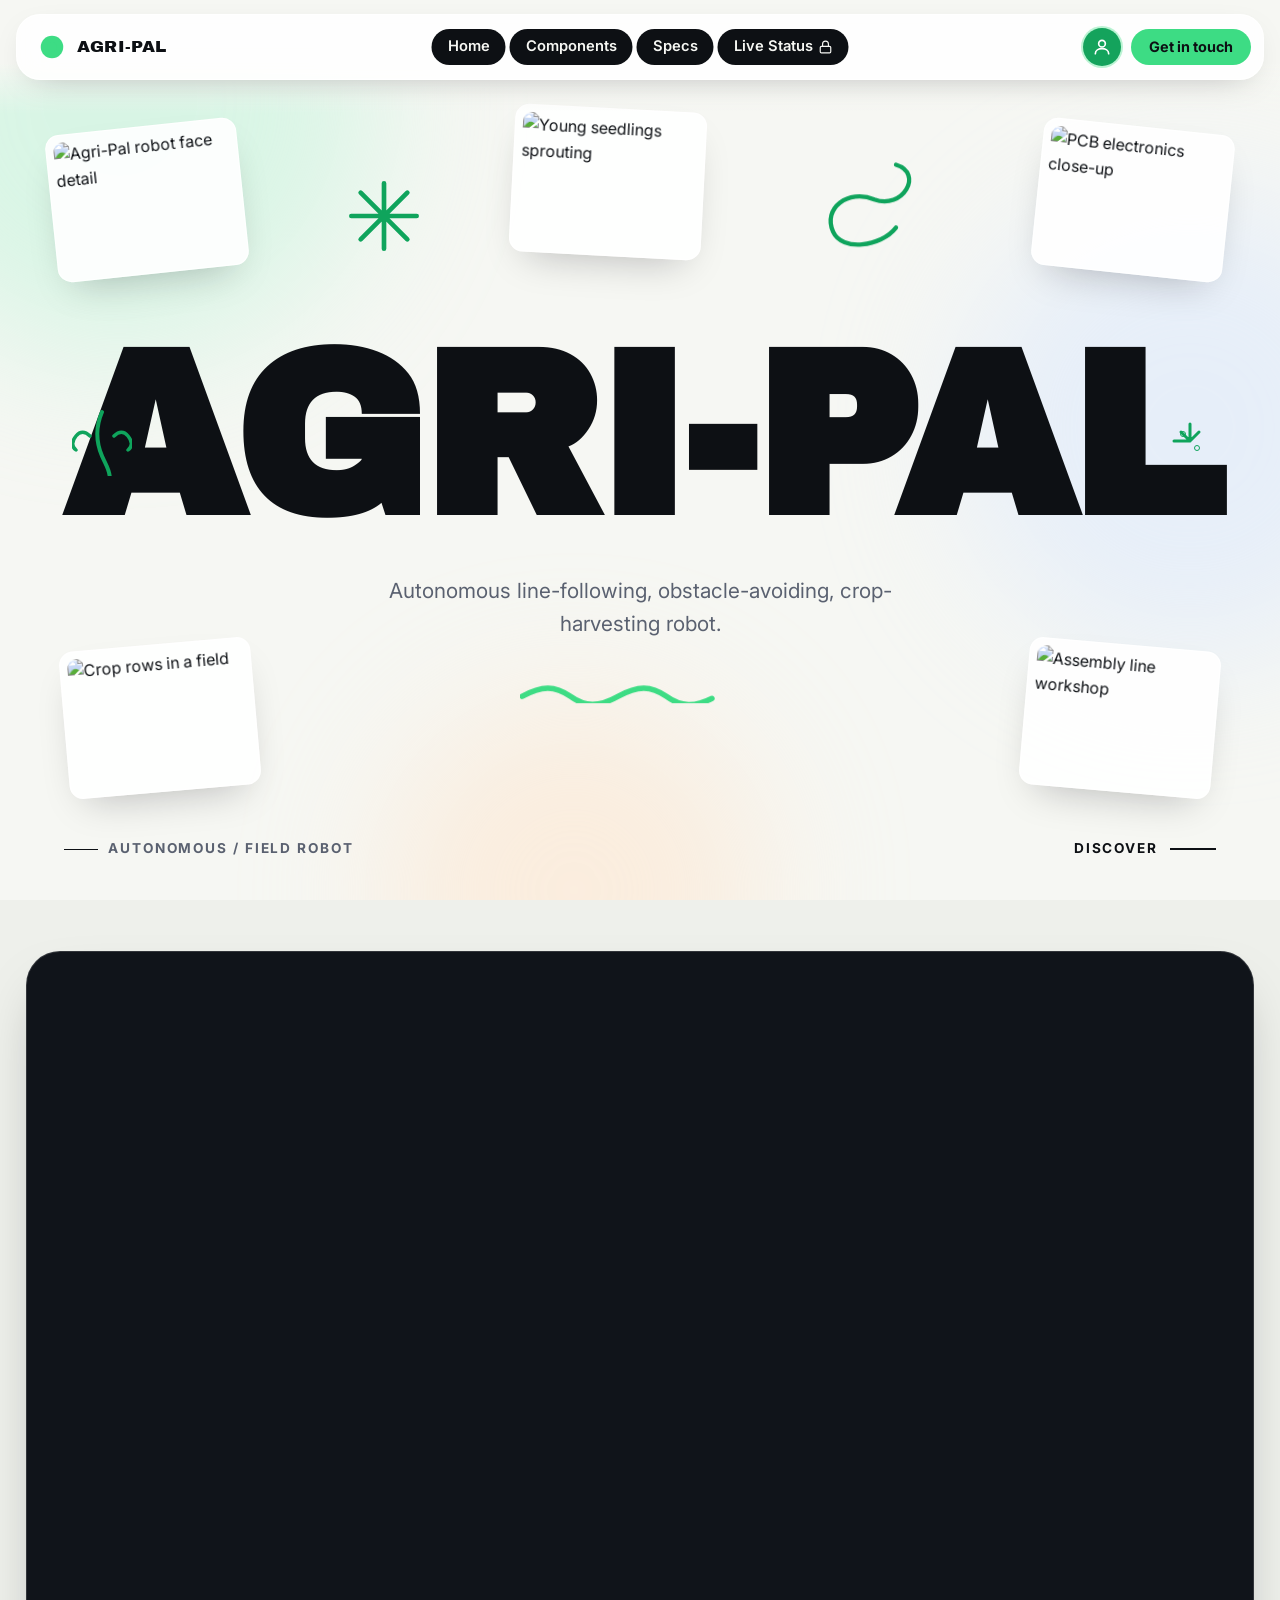
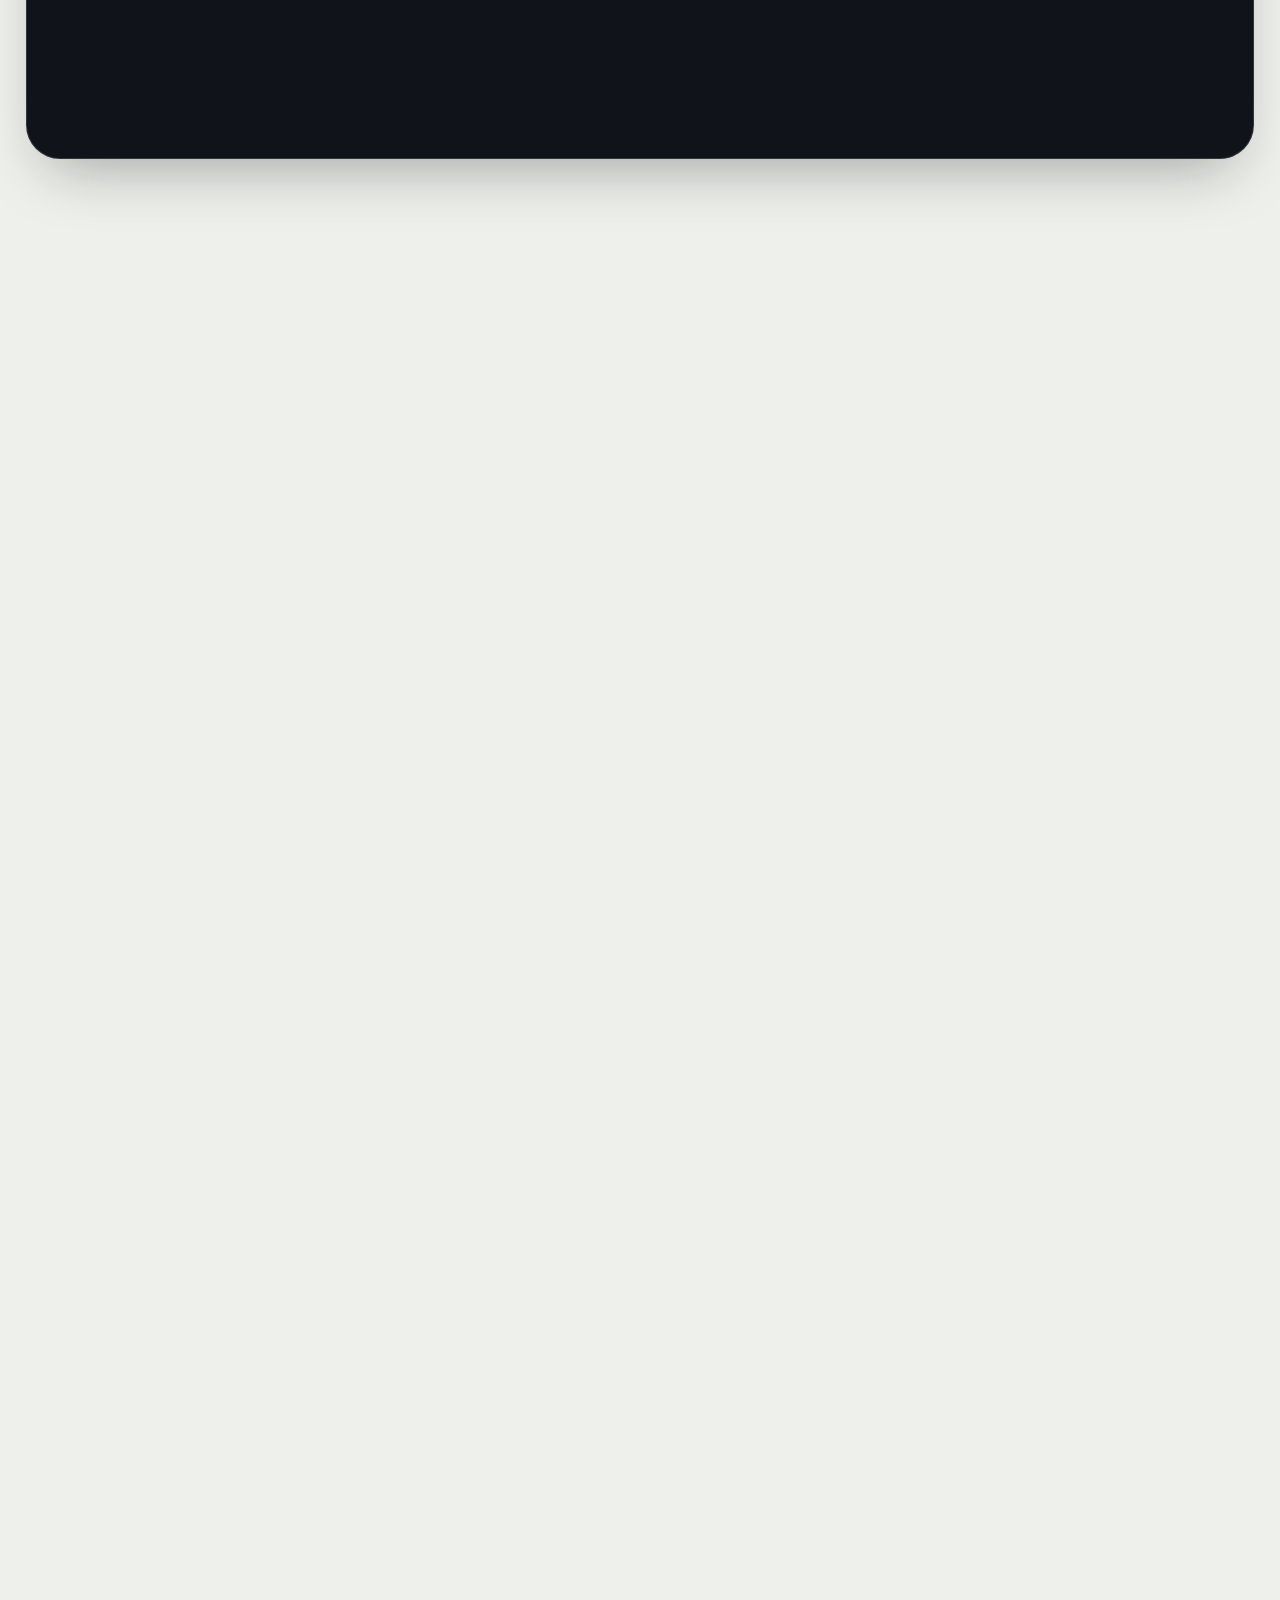
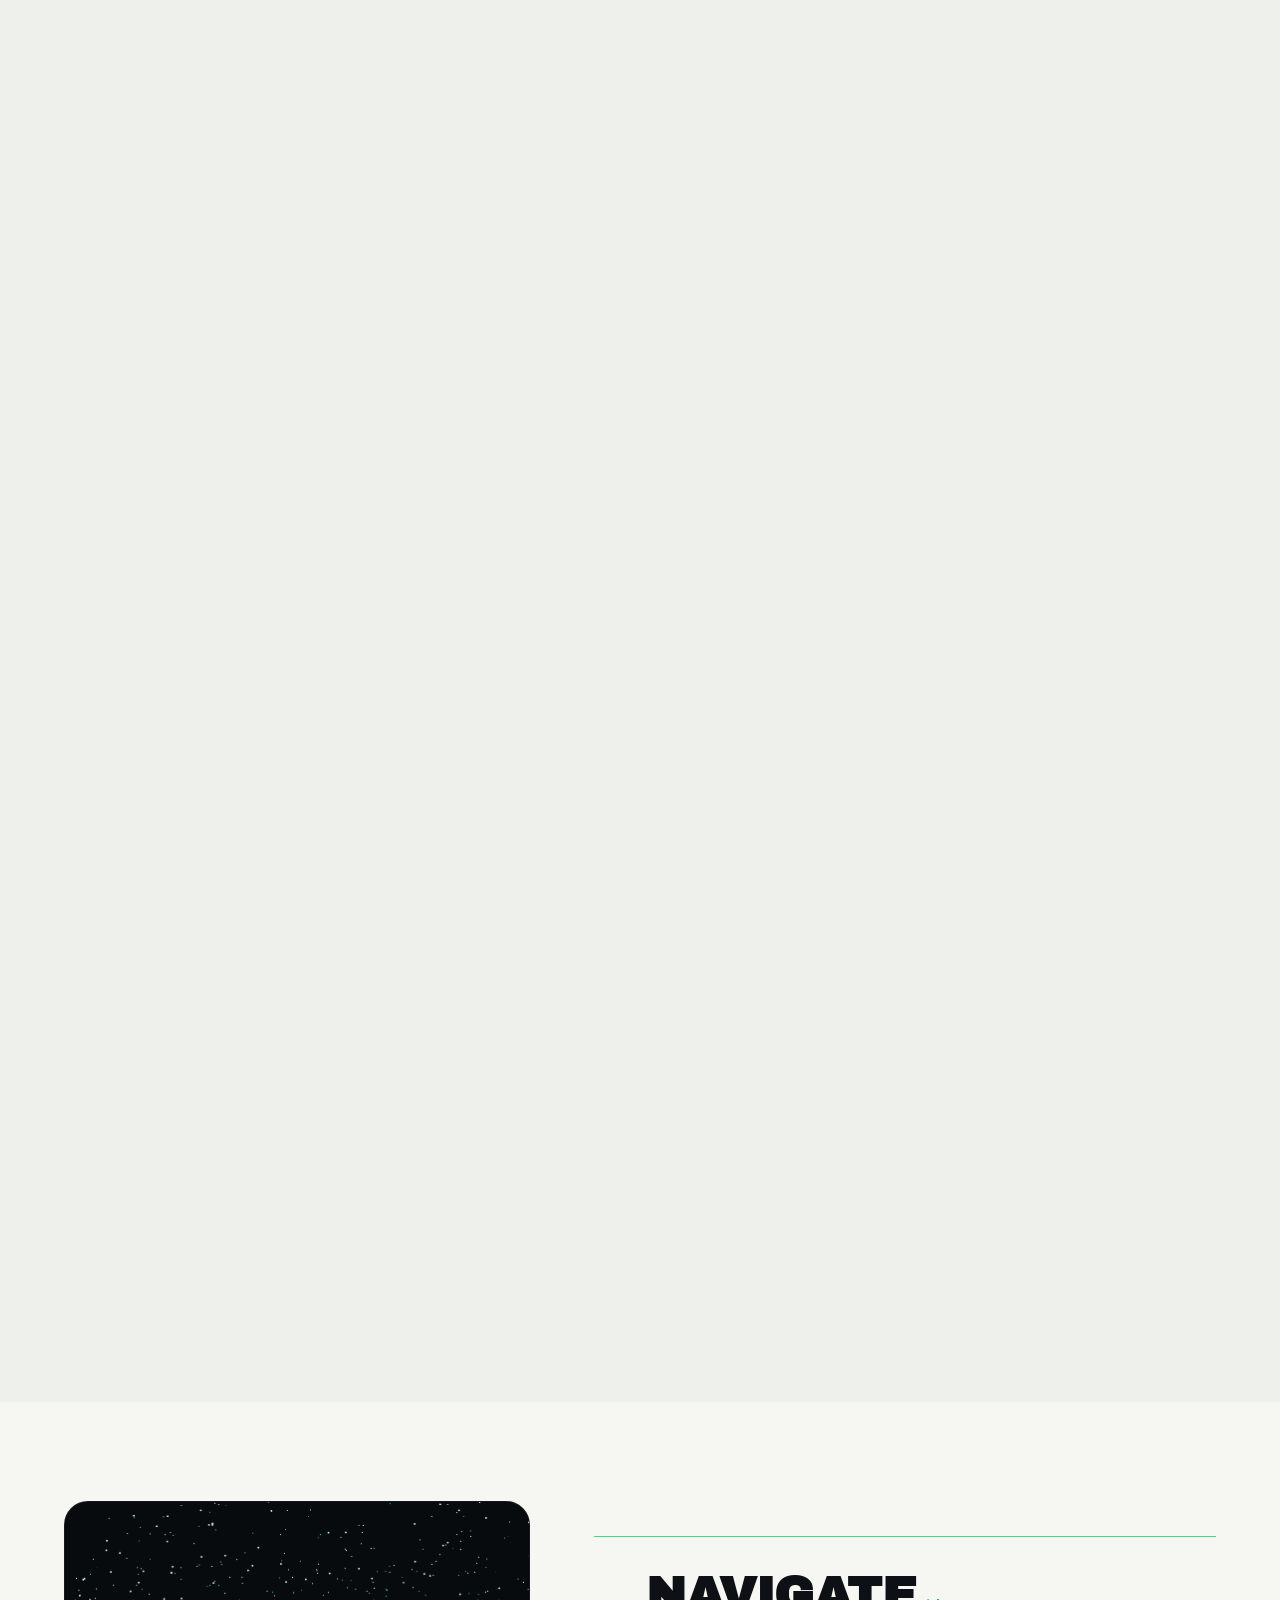
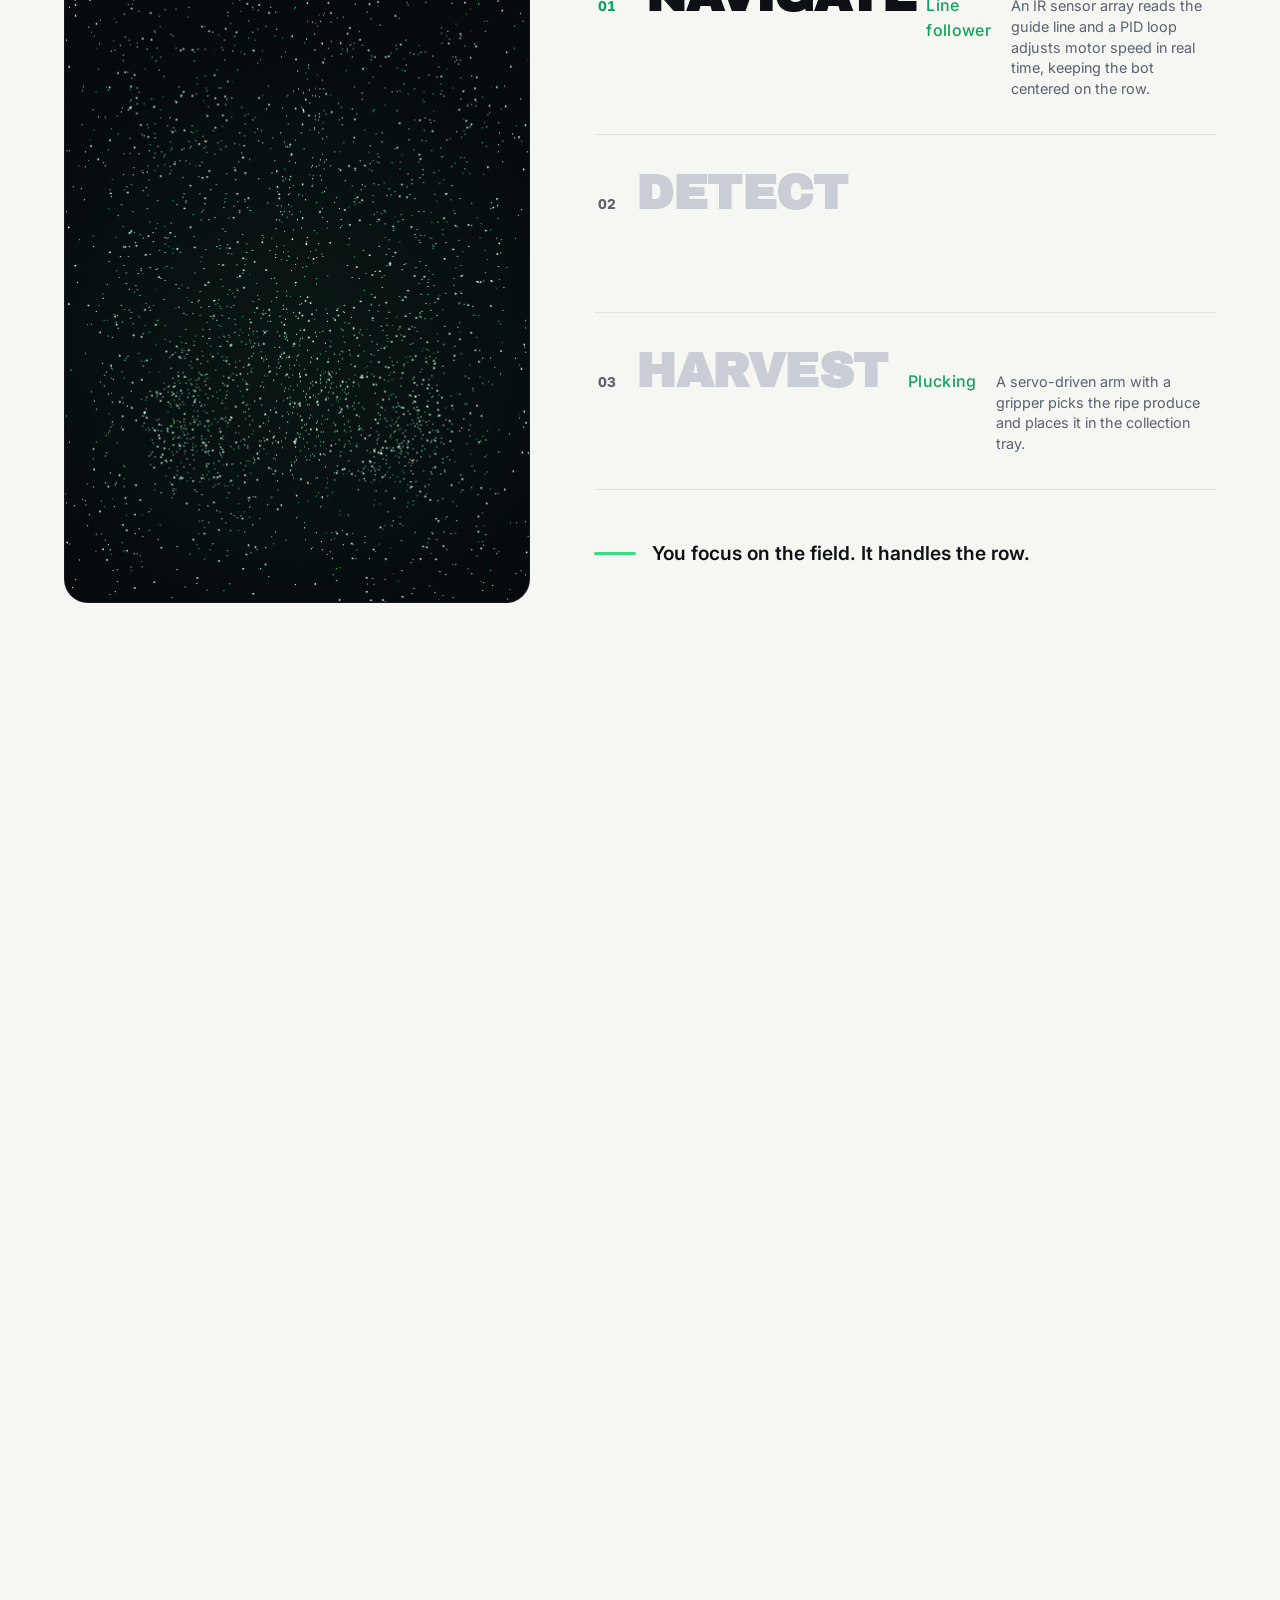
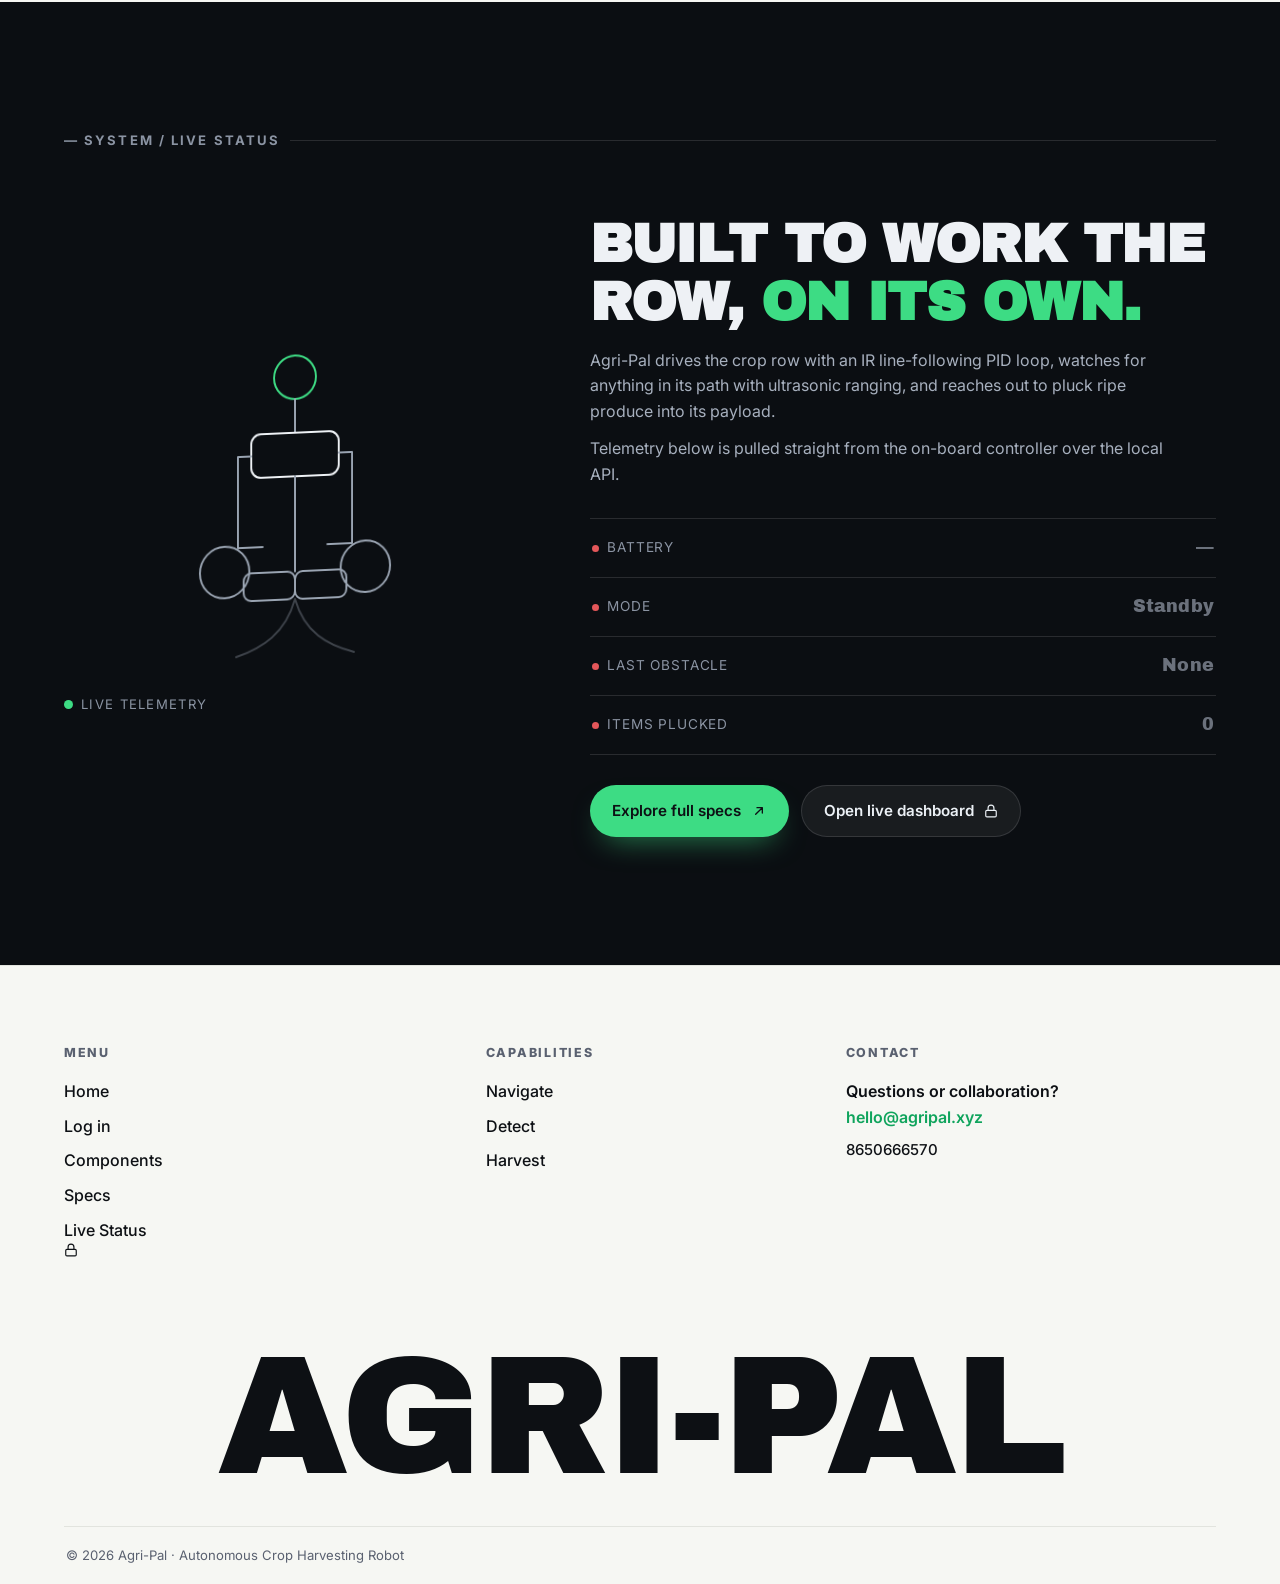
==== commit a277b5b2: "pass" ====
--- a/index.html
+++ b/index.html
@@ -11,8 +11,8 @@
   <link rel="stylesheet" href="style.css?v=19" />
   <link rel="stylesheet" href="live-backdrop.css?v=19" />
   <link rel="stylesheet" href="live-contours.css?v=19" />
-  <link rel="stylesheet" href="auth-ui.css?v=19" />
-  <link rel="stylesheet" href="auth-gate.css?v=19" />
+  <link rel="stylesheet" href="auth-ui.css?v=21" />
+  <link rel="stylesheet" href="auth-gate.css?v=21" />
   <script src="config.js?v=20"></script>
 </head>
 <body id="top" data-page="home">
@@ -250,7 +250,7 @@
             <label for="login-email">Email</label>
             <p class="auth-err" data-for="email"></p>
           </div>
-          <div class="auth-field field auth-field--pw">
+          <div class="auth-field field auth-field--pw is-password">
             <label for="login-password">Password</label>
             <div class="password-input-row">
               <input id="login-password" name="password" type="password" autocomplete="current-password" required />
@@ -316,7 +316,7 @@
               <label for="signup-email">Email</label>
               <p class="auth-err" data-for="email"></p>
             </div>
-            <div class="auth-field field auth-field--pw">
+            <div class="auth-field field auth-field--pw is-password">
               <label for="signup-password">Password</label>
               <div class="password-input-row">
                 <input id="signup-password" name="password" type="password" autocomplete="new-password" required />
@@ -402,7 +402,7 @@
   <script src="contours.js?v=19"></script>
   <script src="live-contours.js?v=19"></script>
   <script src="login-crew.js?v=19"></script>
-<script src="auth-ui.js?v=19"></script>
-  <script src="auth-gate.js?v=19"></script>
+<script src="auth-ui.js?v=21"></script>
+  <script src="auth-gate.js?v=21"></script>
 </body>
 </html>
--- a/auth-ui.css
+++ b/auth-ui.css
@@ -72,7 +72,8 @@
   transition: all .2s ease; pointer-events: none;
 }
 .auth-field input:focus ~ label,
-.auth-field input:not(:placeholder-shown) ~ label {
+.auth-field input:not(:placeholder-shown) ~ label,
+.auth-field input:-webkit-autofill ~ label {
   top: 0; font-size: 12px; color: #111418;
 }
 .auth-field input:focus { border-bottom-color: #111418; border-bottom-width: 2px; }
@@ -86,6 +87,12 @@
   position: absolute; right: 12px; top: 50%; transform: translateY(-50%);
   display: inline-flex; align-items: center; justify-content: center;
   background: none; border: 0; cursor: pointer; padding: 6px; color: #5a6570;
+}
+
+.auth-field.is-password:focus-within label,
+.auth-field.is-password.has-value label,
+.auth-field.is-password:has(input:-webkit-autofill) label {
+  opacity: 0; visibility: hidden;
 }
 .auth-field--pw .auth-eye svg { width: 20px; height: 20px; }
 
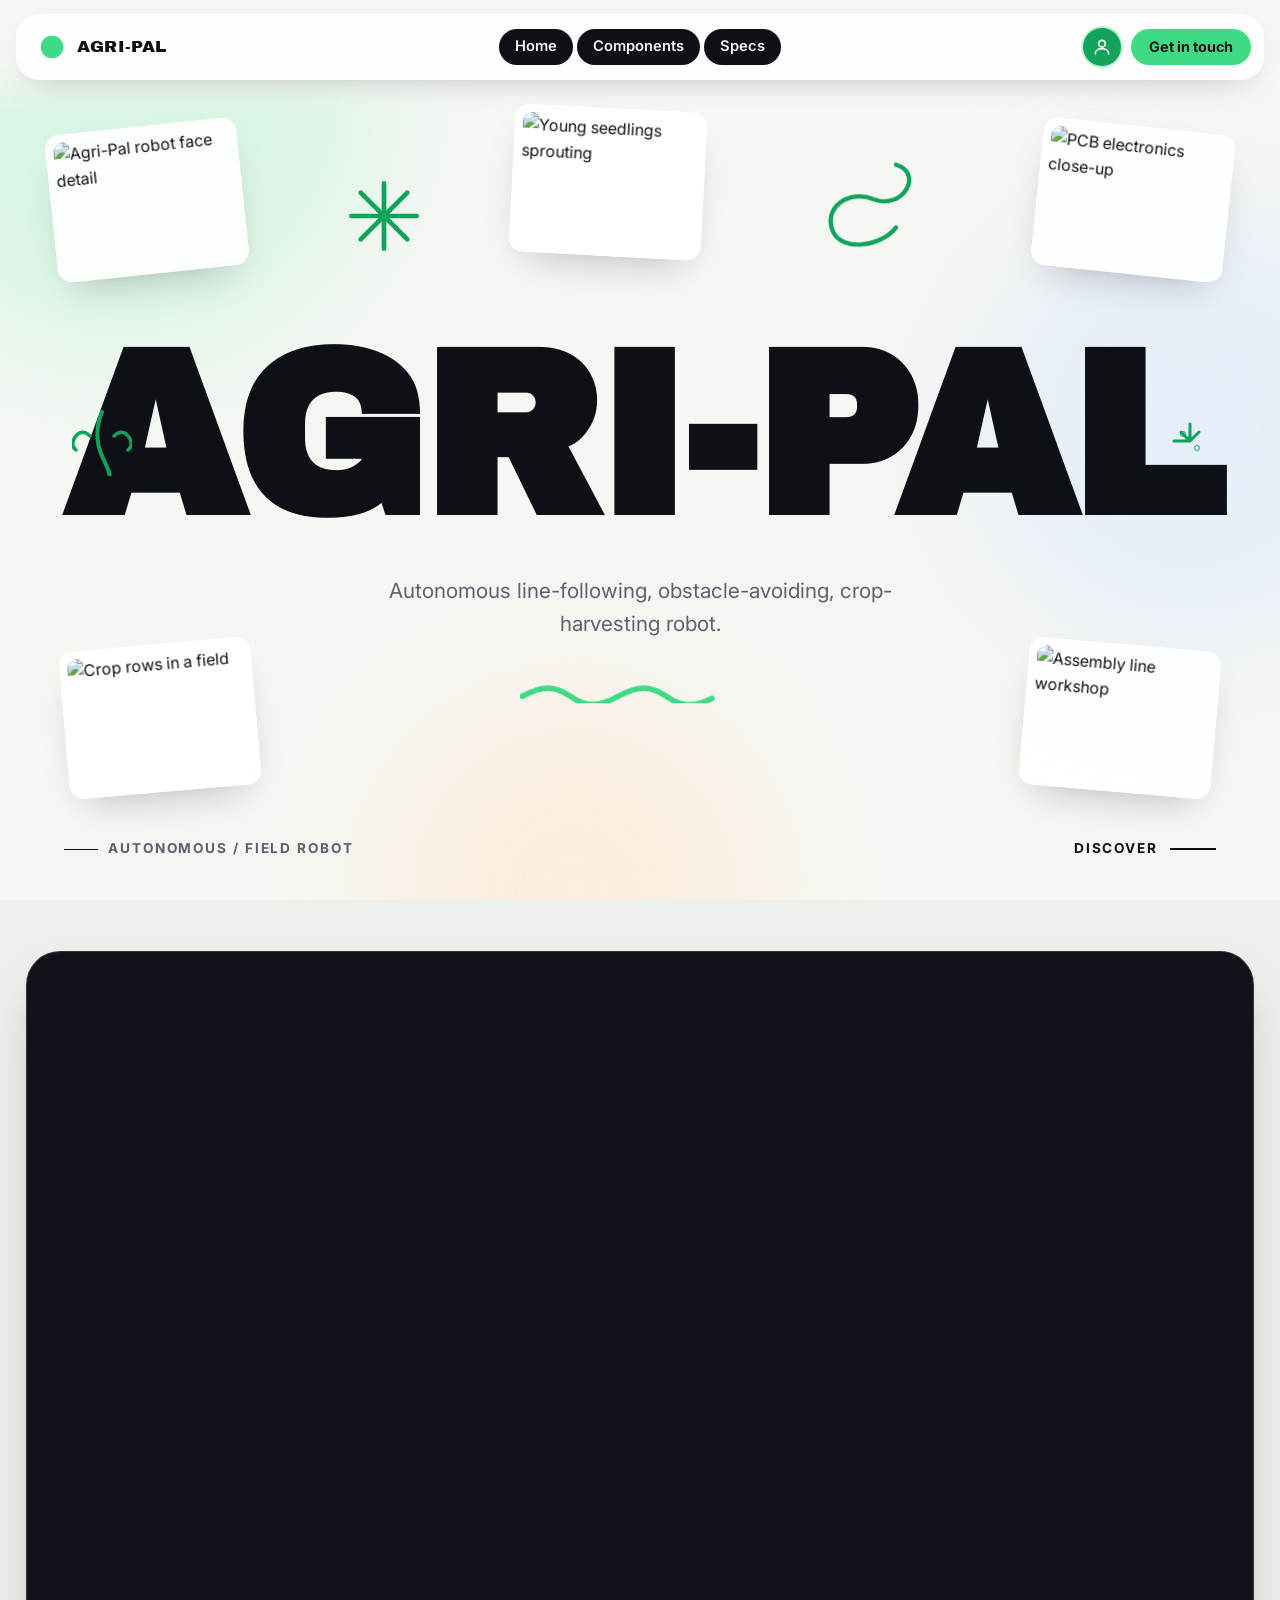
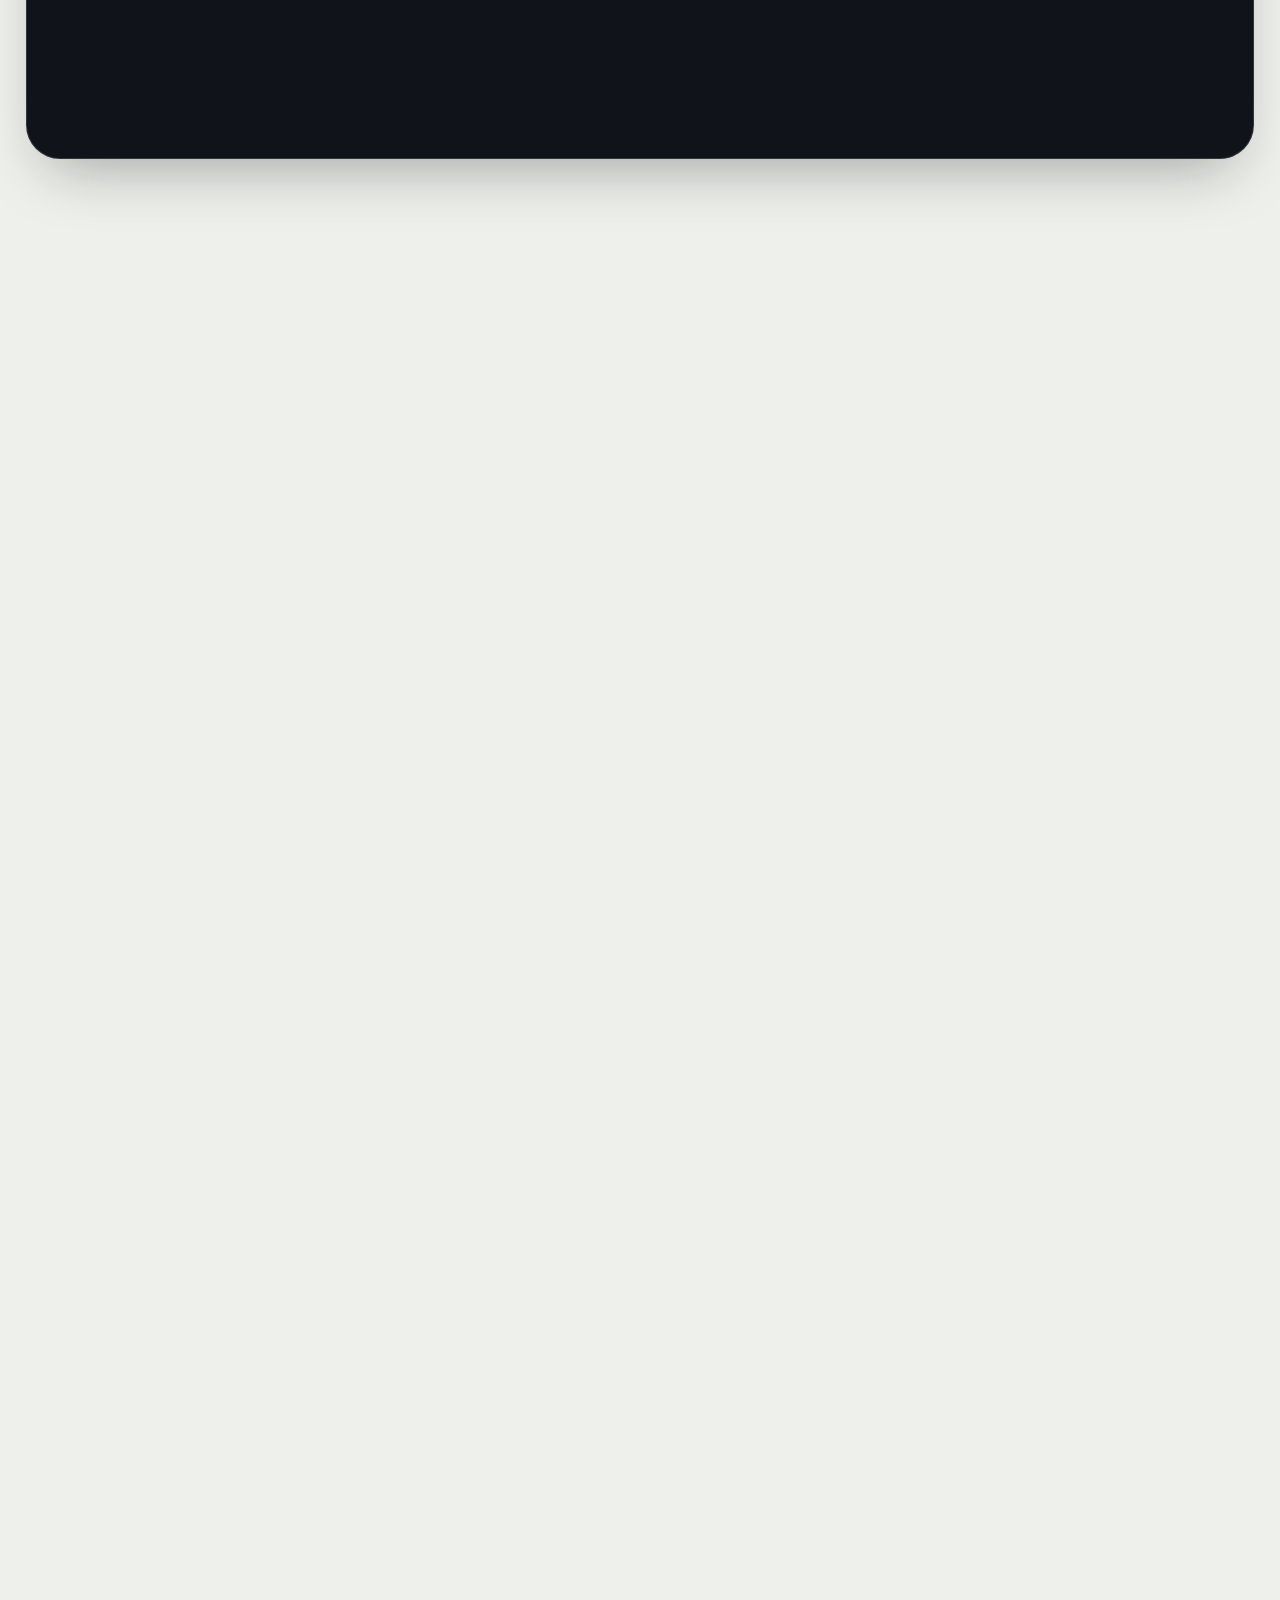
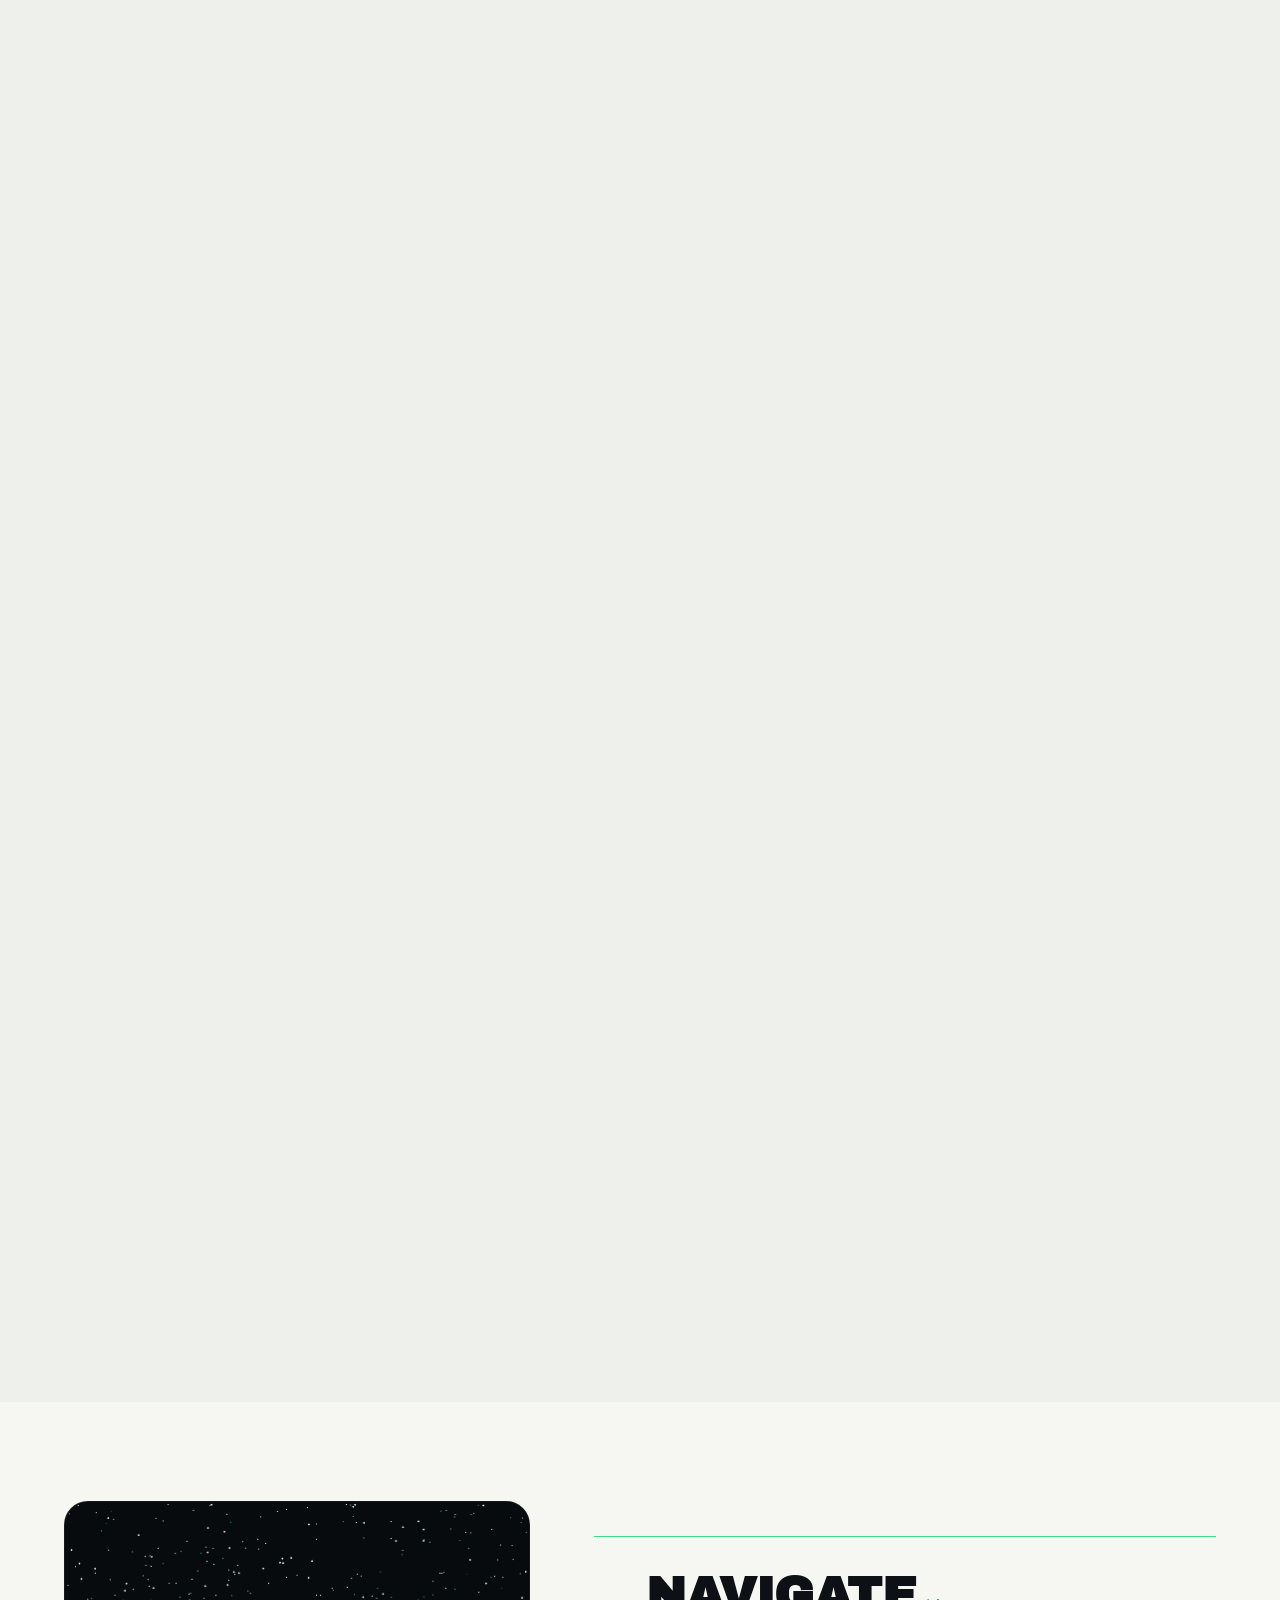
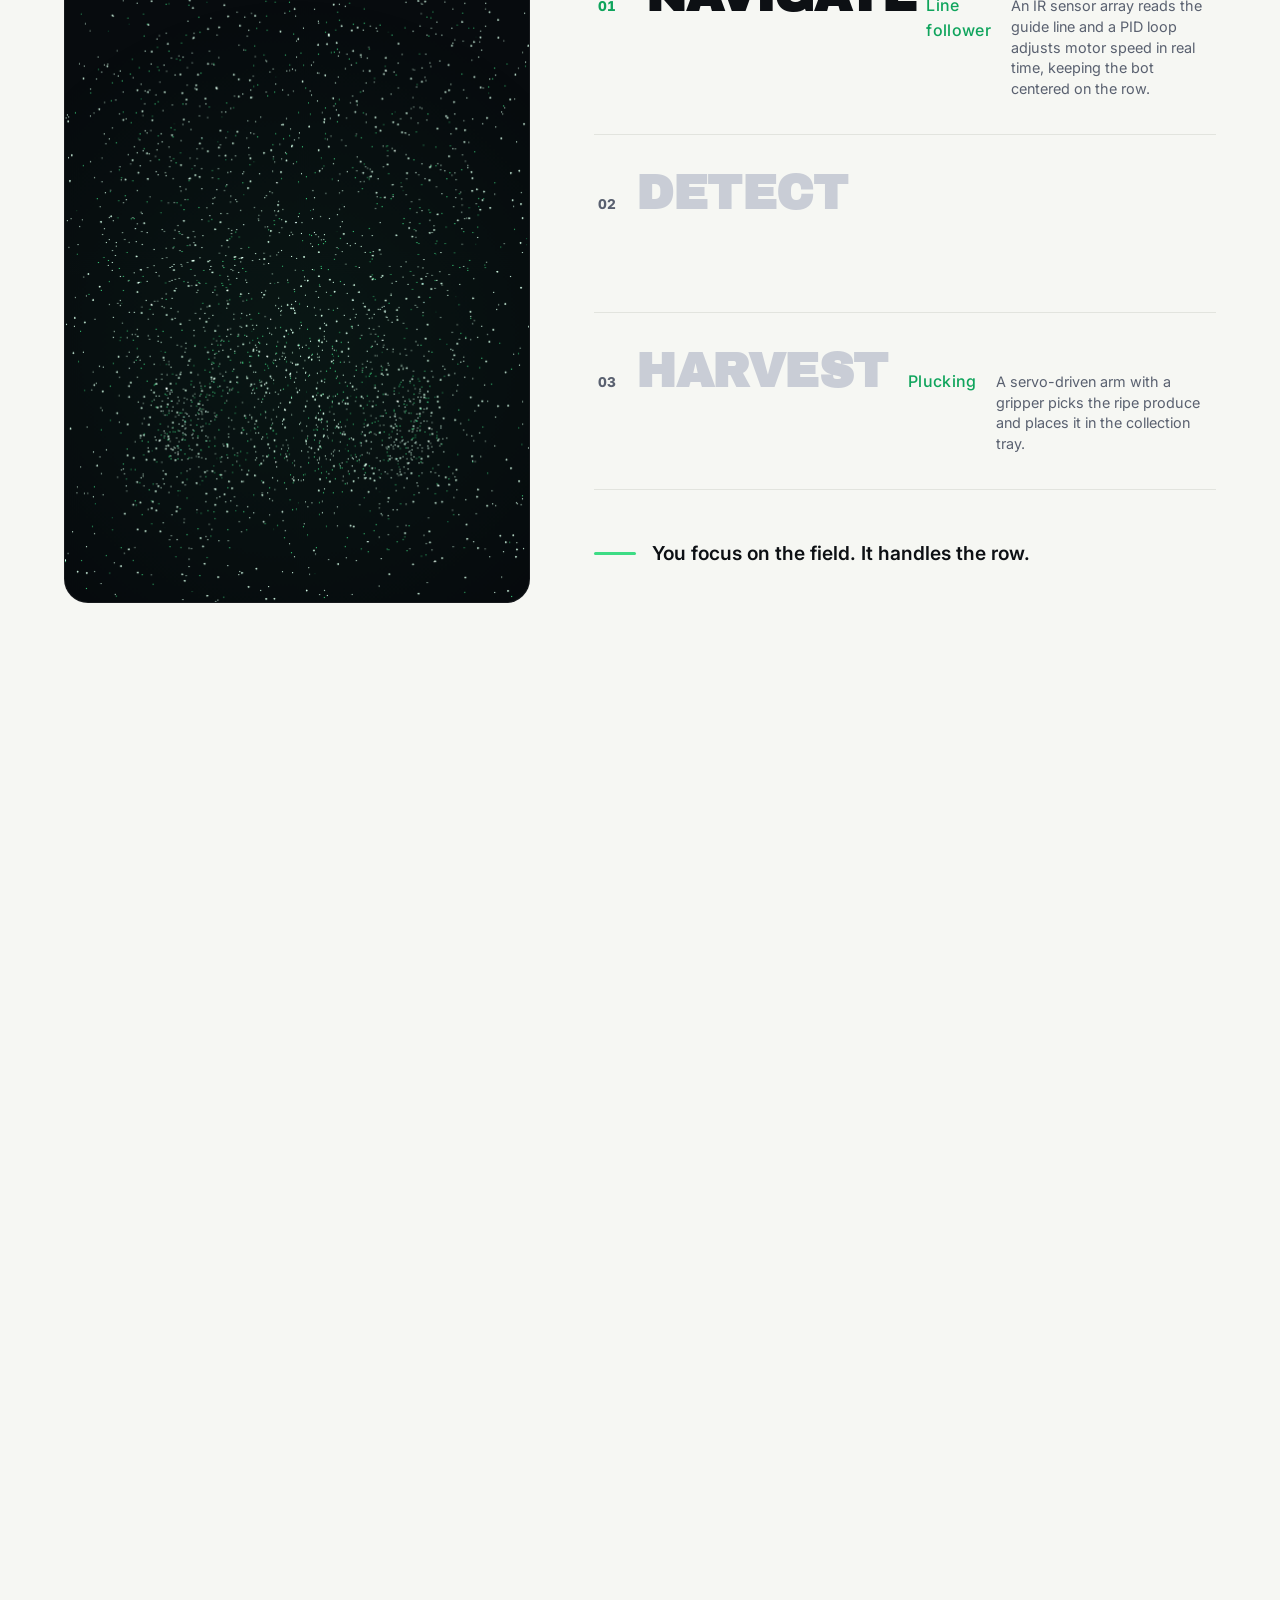
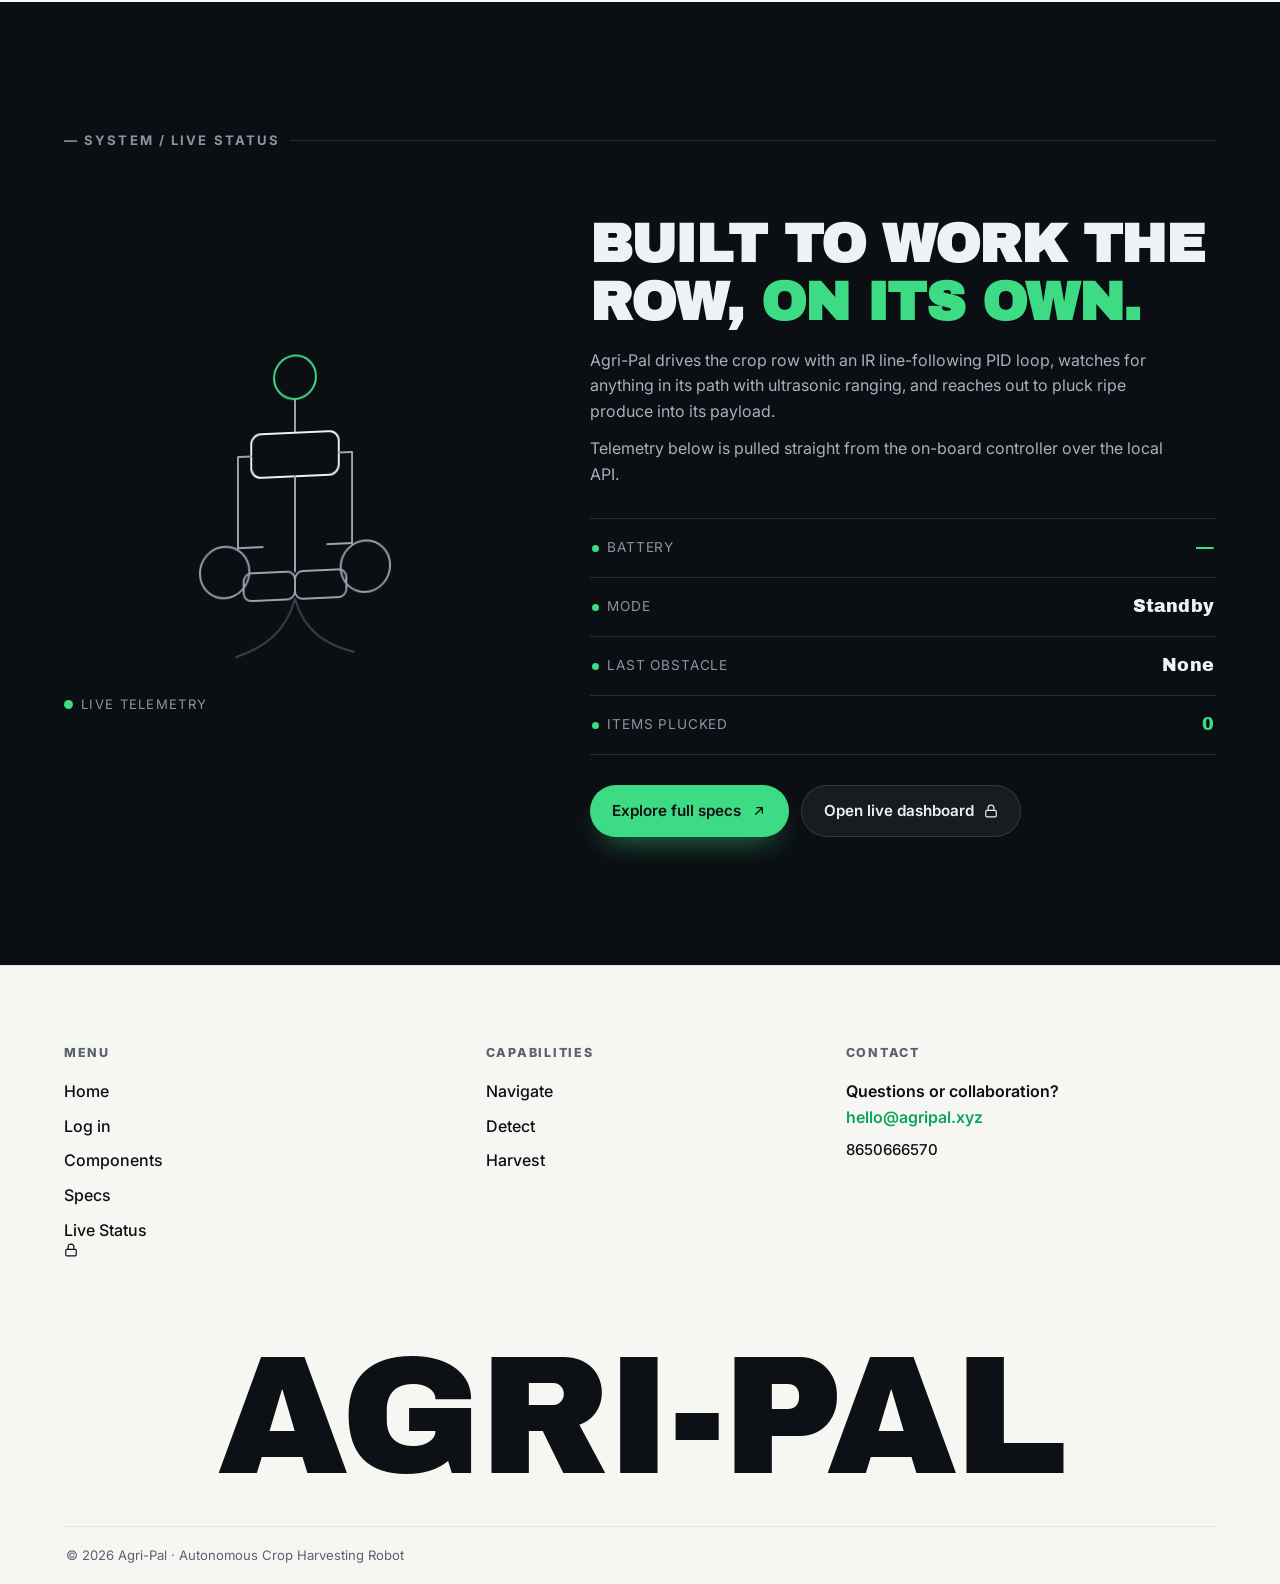
==== commit 56eb60b9: "Add files via upload" ====
--- a/index.html
+++ b/index.html
@@ -32,7 +32,8 @@
       <a href="#top" data-modal="home">Home</a>
 <a href="#components" data-modal="components">Components</a>
       <a href="#specs" data-modal="specs">Specs</a>
-      <a href="#live-status" data-modal="status">Live Status</a>
+      <a href="#live-status" data-modal="status" data-auth-required>Live Status</a>
+      <a href="#simulation" data-modal="simulation" data-auth-required>Simulation</a>
     </nav>
     <div class="nav-right">
       <div class="nav-pfp-wrap">
--- a/style.css
+++ b/style.css
@@ -1517,6 +1517,30 @@
 }
 .pt-rows-inner {
   /* width handled by .wrap-wide */
+}
+
+/* Simulation tab: full-viewport simulator below the fixed navbar */
+.pt-page.pt-sim-page {
+  background: #0b0e12;
+  overflow: hidden;
+}
+.pt-page.pt-sim-page .pt-inner,
+.pt-page.pt-sim-page .pt-story,
+.pt-page.pt-sim-page .pt-rows,
+.pt-page.pt-sim-page .pt-rows-inner {
+  margin: 0;
+  padding: 0;
+  max-width: none;
+  background: #0b0e12;
+}
+.pt-page.pt-sim-page .sim-frame {
+  position: fixed;
+  top: calc(var(--nav-h) + 14px);
+  left: 0;
+  width: 100vw !important;
+  height: calc(100vh - (var(--nav-h) + 14px)) !important;
+  border: 0;
+  display: block;
 }
 .pt-live-head { margin: 0 0 28px; }
 .pt-live-label {
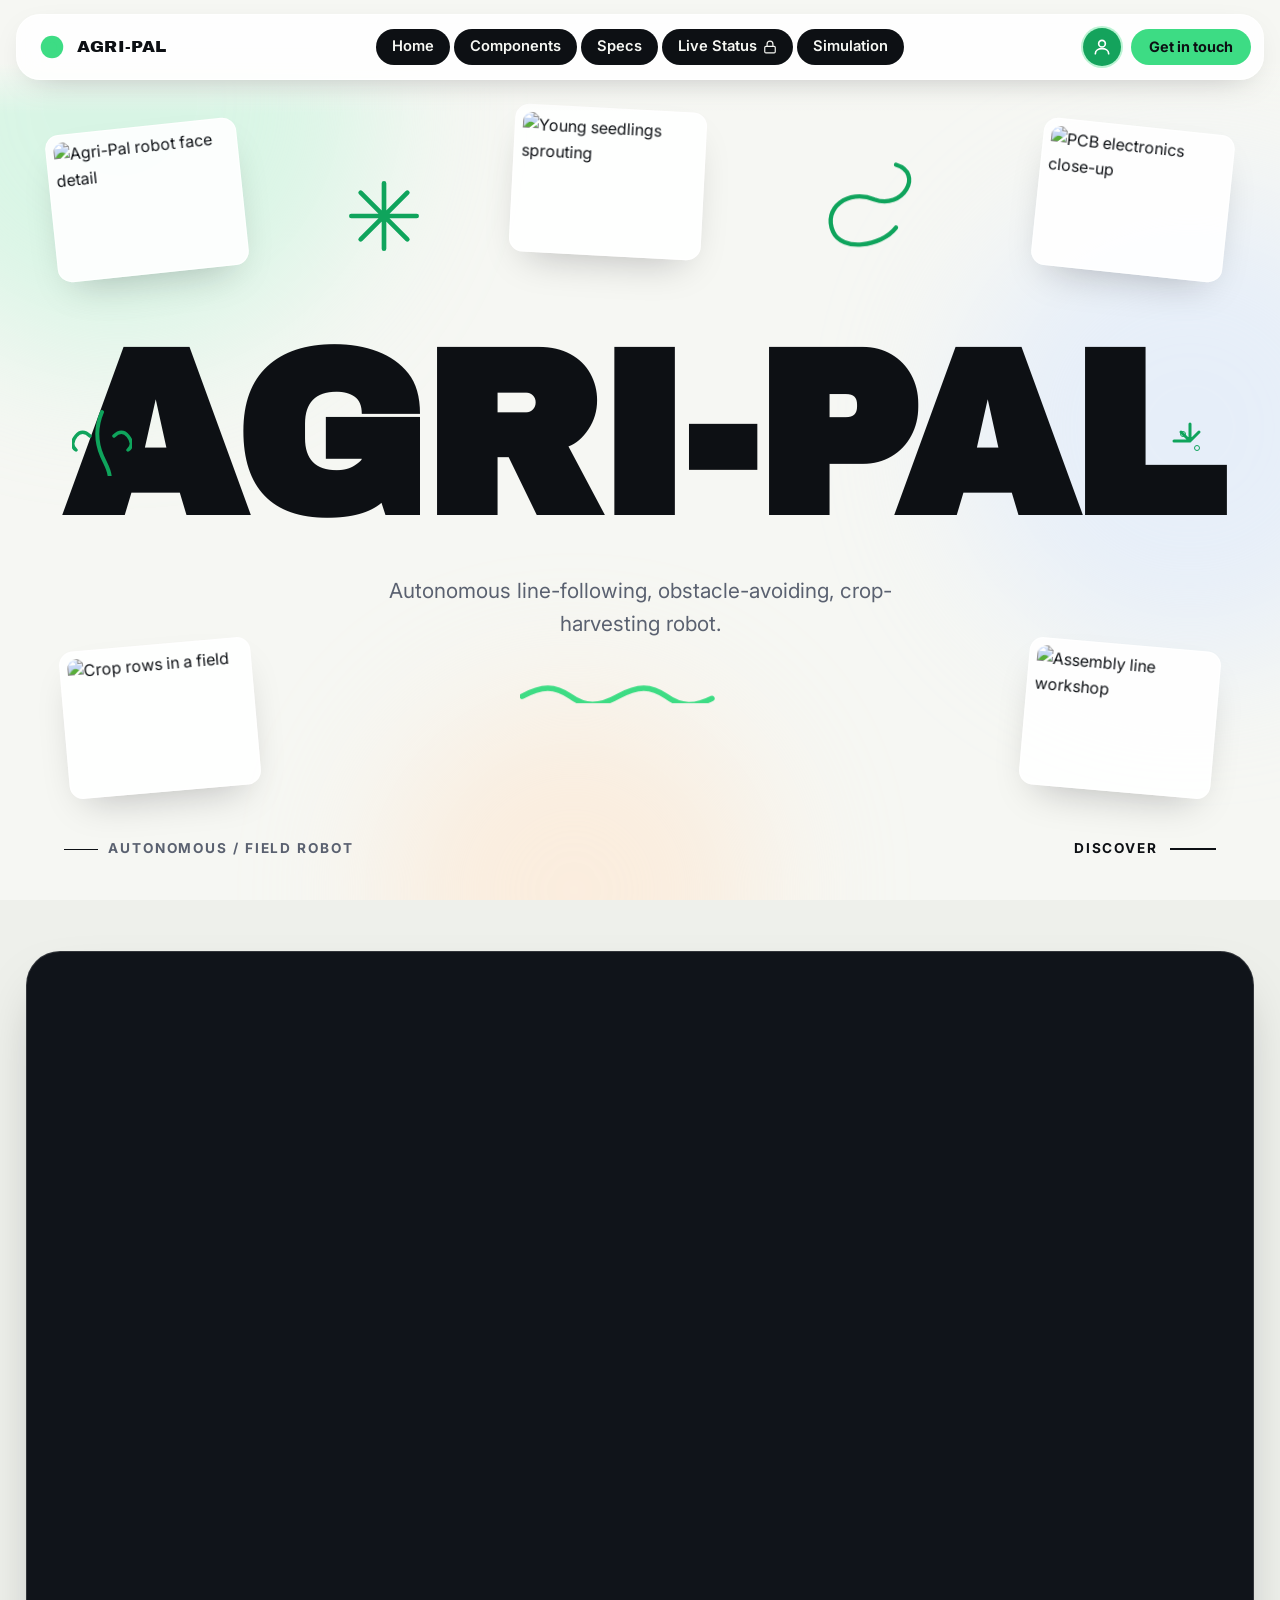
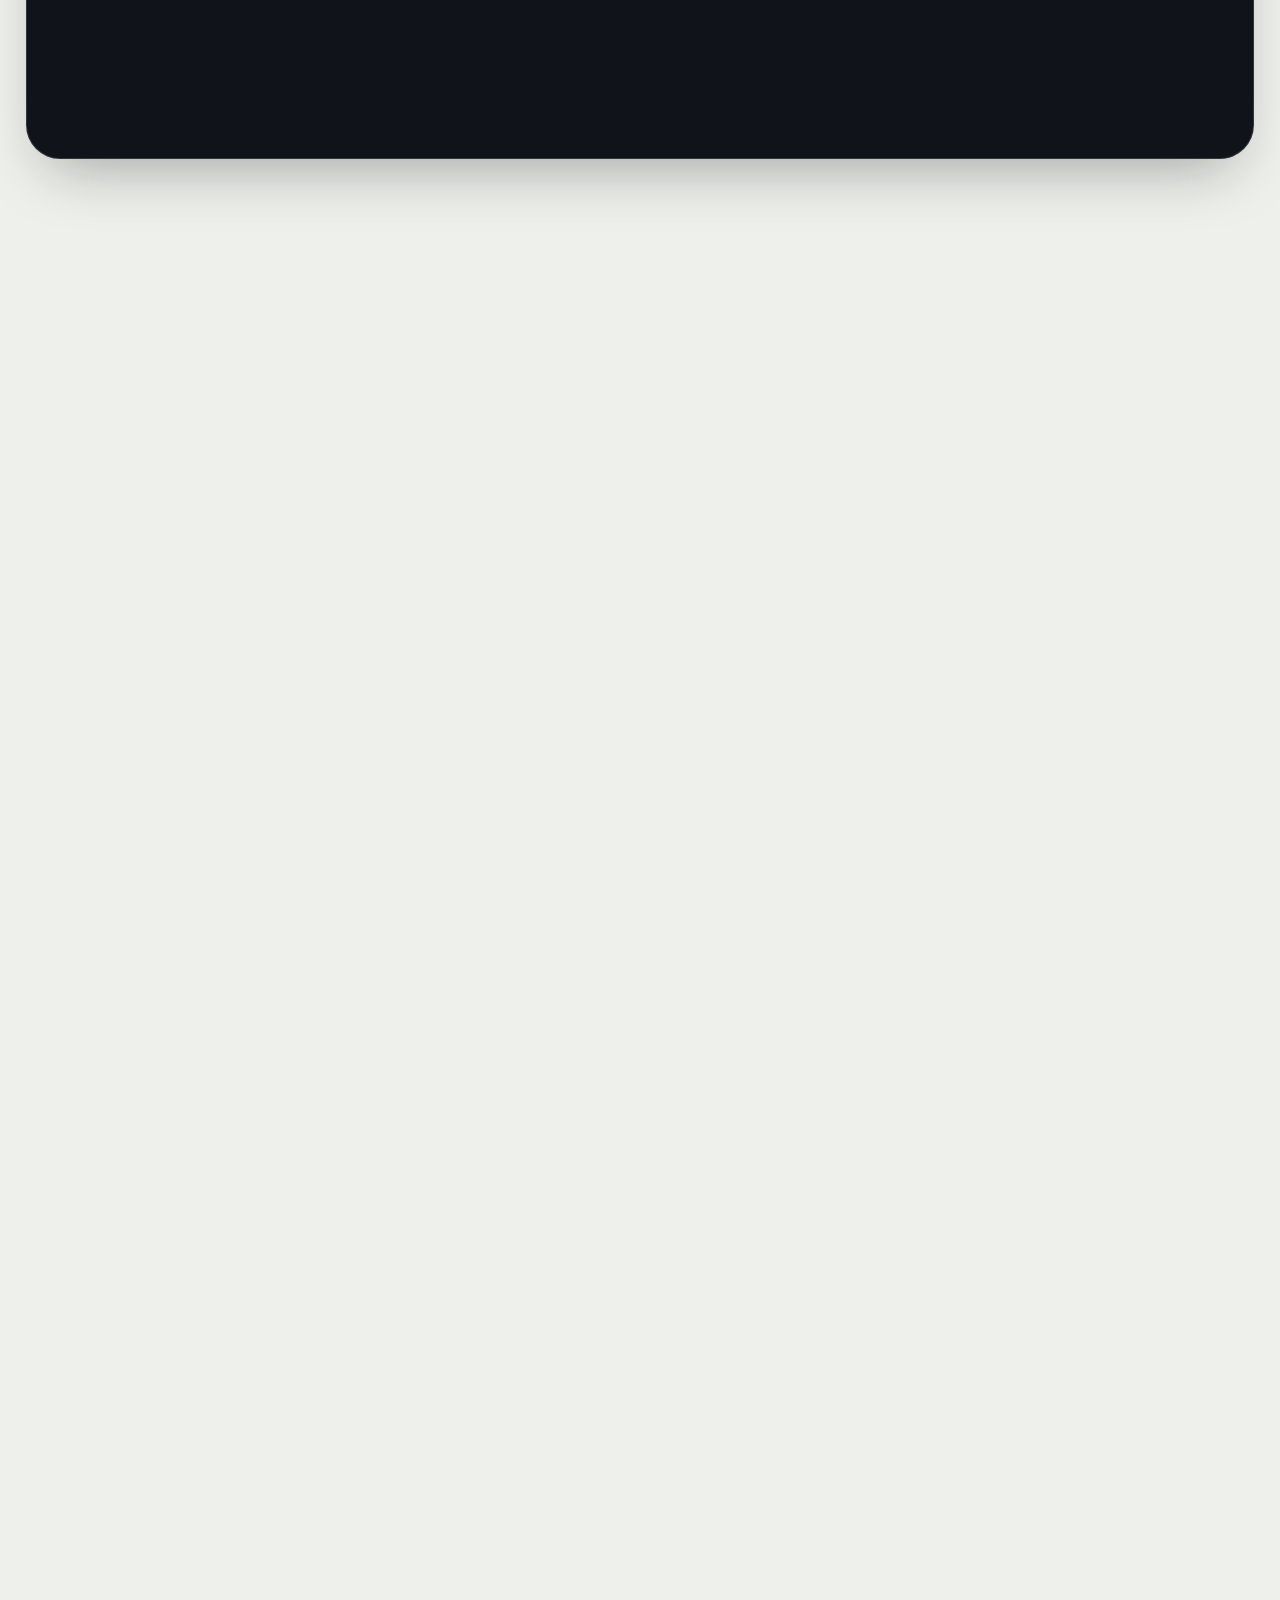
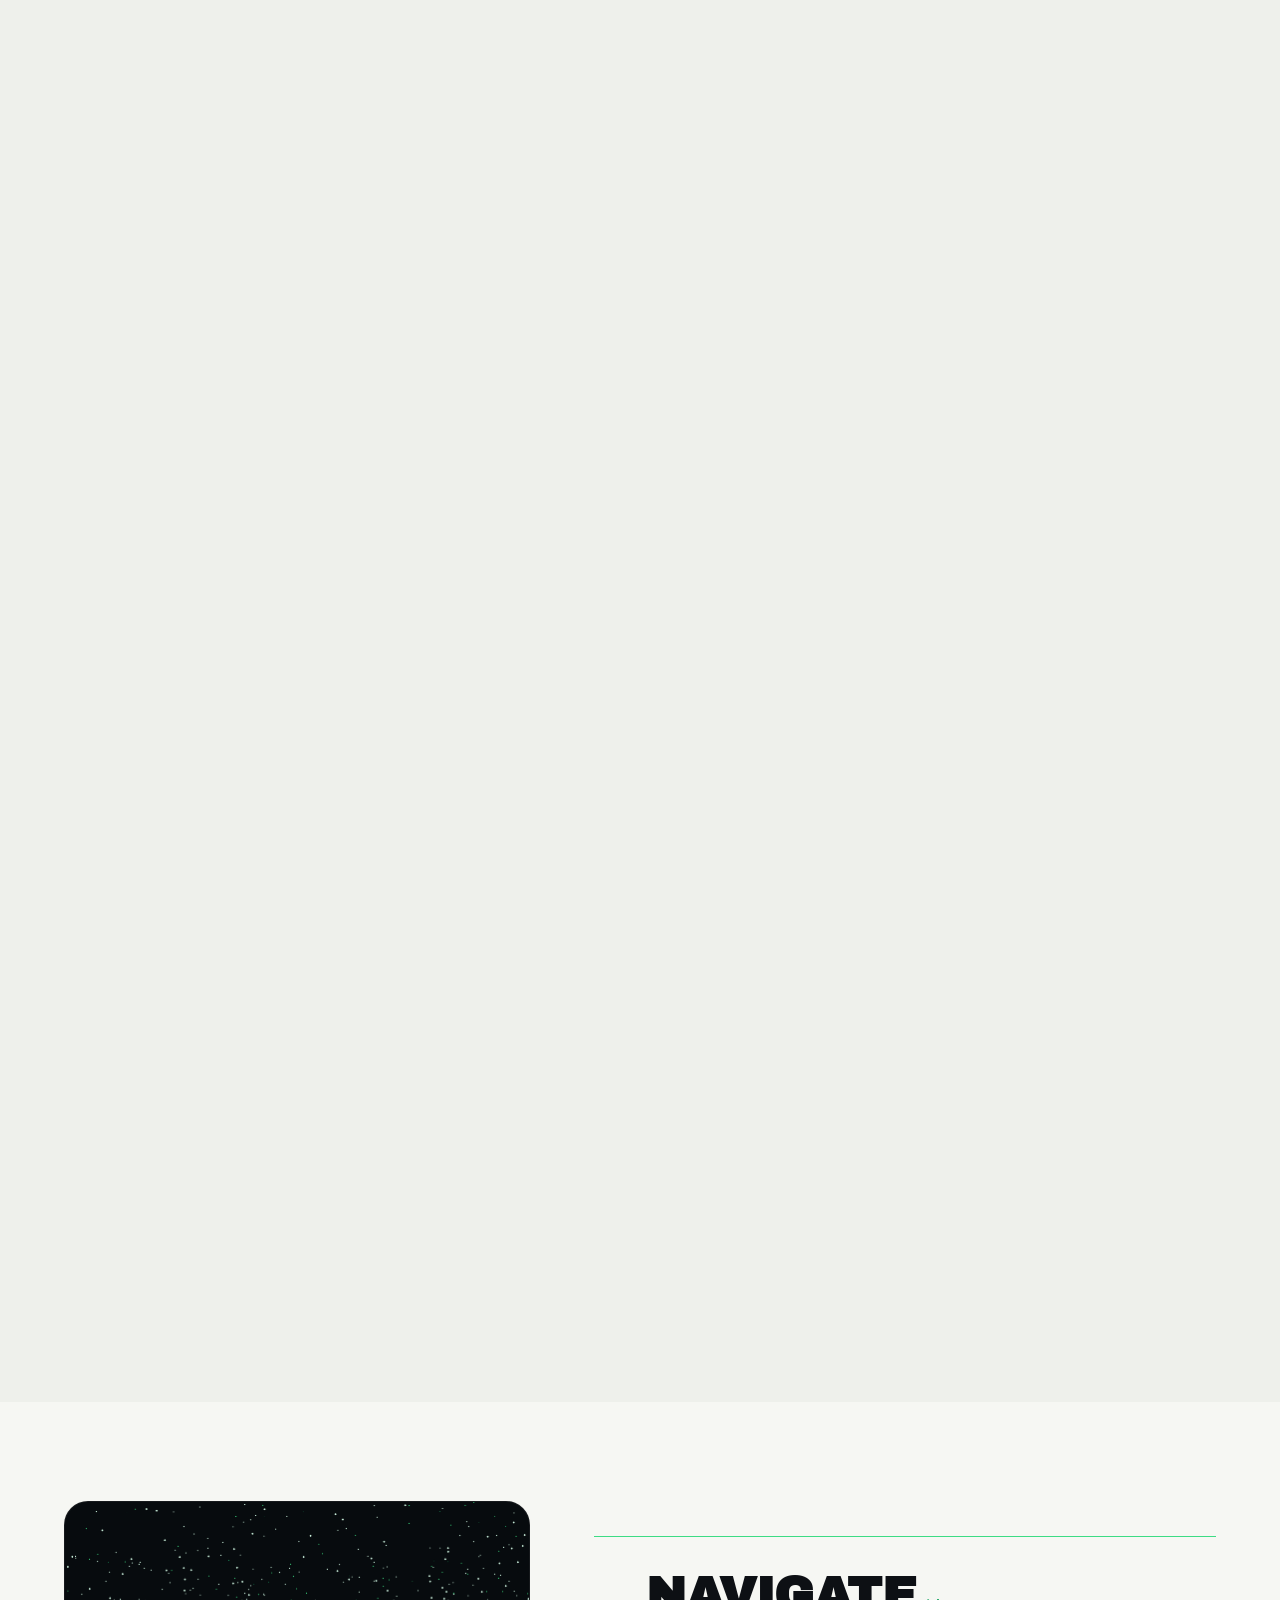
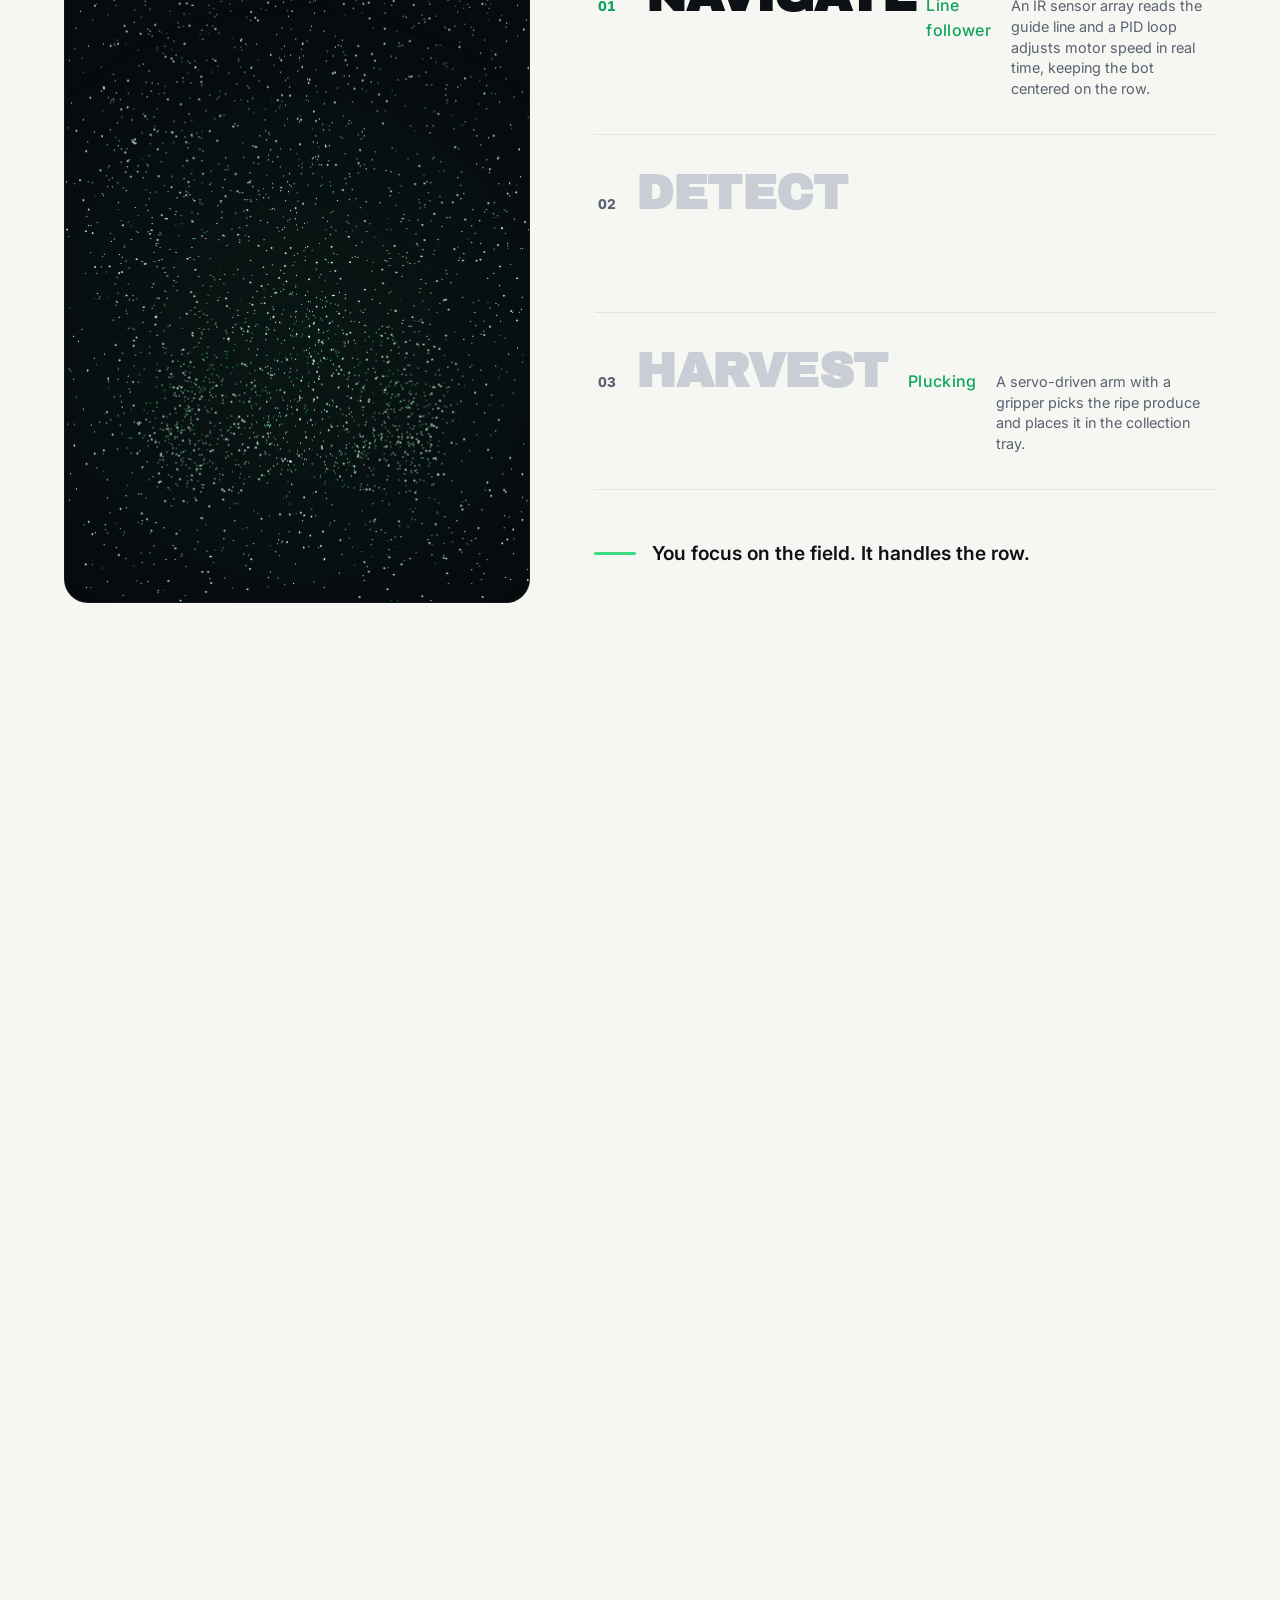
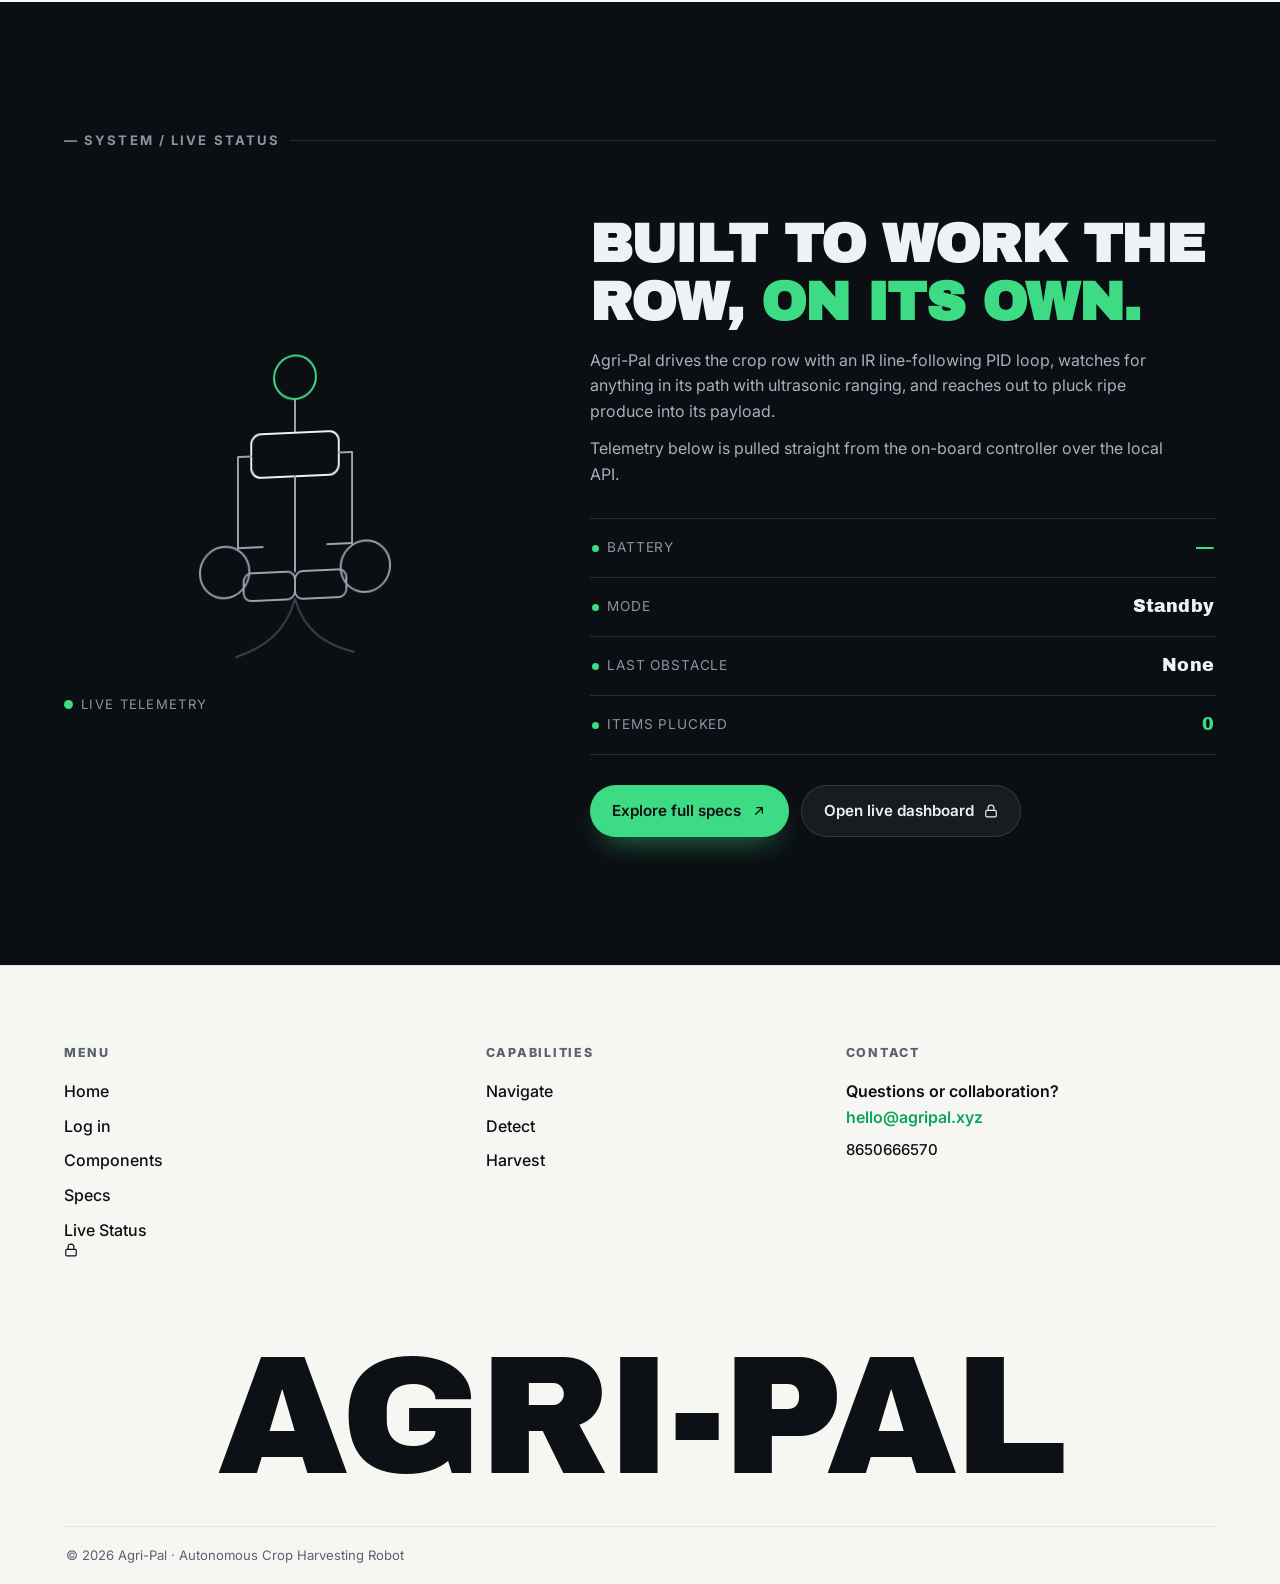
==== commit 8e1b013c: "simu" ====
--- a/index.html
+++ b/index.html
@@ -32,8 +32,8 @@
       <a href="#top" data-modal="home">Home</a>
 <a href="#components" data-modal="components">Components</a>
       <a href="#specs" data-modal="specs">Specs</a>
-      <a href="#live-status" data-modal="status" data-auth-required>Live Status</a>
-      <a href="#simulation" data-modal="simulation" data-auth-required>Simulation</a>
+      <a href="#live-status" data-modal="status">Live Status</a>
+      <a href="#simulation" data-modal="simulation">Simulation</a>
     </nav>
     <div class="nav-right">
       <div class="nav-pfp-wrap">
